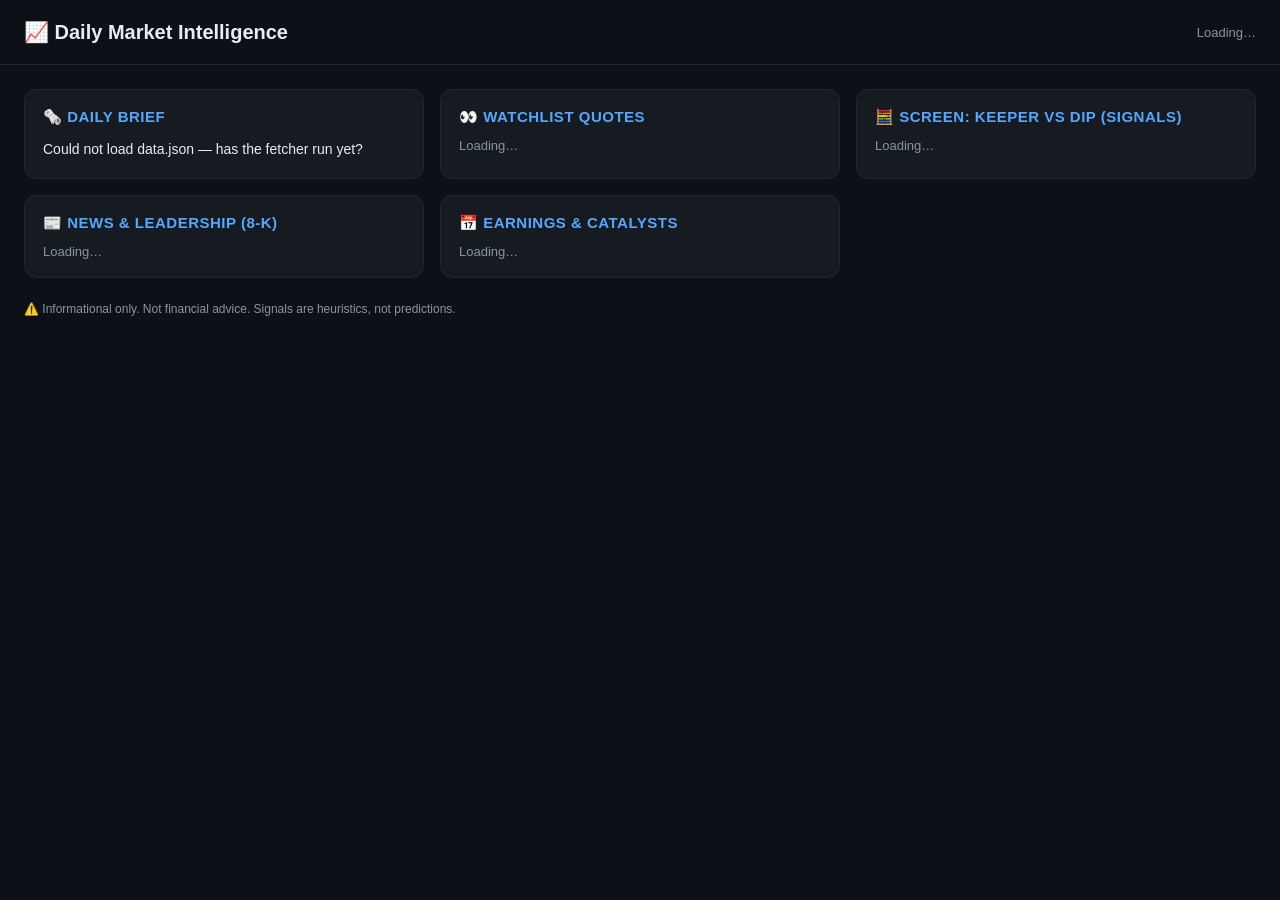
==== dashboard.html @ 338ff260 "Create dashboard.html" ====
<!DOCTYPE html>
<html lang="en">
<head>
<meta charset="UTF-8">
<meta name="viewport" content="width=device-width, initial-scale=1.0">
<title>Daily Market Intelligence</title>
<style>
  :root { --bg:#0d1117; --card:#161b22; --txt:#e6edf3; --muted:#8b949e;
          --green:#3fb950; --red:#f85149; --accent:#58a6ff; }
  * { box-sizing:border-box; }
  body { margin:0; font-family:-apple-system,Segoe UI,Roboto,sans-serif;
         background:var(--bg); color:var(--txt); }
  header { padding:20px 24px; border-bottom:1px solid #21262d;
           display:flex; justify-content:space-between; align-items:center; }
  h1 { font-size:20px; margin:0; }
  .updated { color:var(--muted); font-size:13px; }
  .grid { display:grid; grid-template-columns:repeat(auto-fit,minmax(340px,1fr));
          gap:16px; padding:24px; }
  .card { background:var(--card); border:1px solid #21262d; border-radius:12px;
          padding:18px; }
  .card h2 { font-size:15px; margin:0 0 12px; color:var(--accent);
             text-transform:uppercase; letter-spacing:.5px; }
  .row { display:flex; justify-content:space-between; padding:7px 0;
         border-bottom:1px solid #21262d; font-size:14px; }
  .row:last-child { border-bottom:none; }
  .up { color:var(--green); } .down { color:var(--red); }
  .flag { font-size:11px; padding:2px 7px; border-radius:20px; margin-left:6px; }
  .flag.keep { background:rgba(63,185,80,.15); color:var(--green); }
  .flag.dip  { background:rgba(248,81,73,.15); color:var(--red); }
  .flag.watch{ background:rgba(88,166,255,.15); color:var(--accent); }
  .muted { color:var(--muted); font-size:13px; }
  .brief { line-height:1.6; font-size:14px; }
  .disclaimer { padding:0 24px 24px; color:var(--muted); font-size:12px; }
</style>
</head>
<body>
<header>
  <h1>📈 Daily Market Intelligence</h1>
  <span class="updated" id="updated">Loading…</span>
</header>

<div class="grid">
  <div class="card">
    <h2>🗞️ Daily Brief</h2>
    <div class="brief" id="brief">Loading market brief…</div>
  </div>

  <div class="card">
    <h2>👀 Watchlist Quotes</h2>
    <div id="quotes"><div class="muted">Loading…</div></div>
  </div>

  <div class="card">
    <h2>🧮 Screen: Keeper vs Dip (signals)</h2>
    <div id="screen"><div class="muted">Loading…</div></div>
  </div>

  <div class="card">
    <h2>📰 News & Leadership (8-K)</h2>
    <div id="news"><div class="muted">Loading…</div></div>
  </div>

  <div class="card">
    <h2>📅 Earnings & Catalysts</h2>
    <div id="earnings"><div class="muted">Loading…</div></div>
  </div>
</div>

<div class="disclaimer">
  ⚠️ Informational only. Not financial advice. Signals are heuristics, not predictions.
</div>

<script>
// Reads the data.json that the scheduler refreshes daily.
async function load() {
  try {
    const res = await fetch('data.json?_=' + Date.now()); // cache-bust
    const d = await res.json();

    document.getElementById('updated').textContent =
      'Updated: ' + (d.generated_at || 'n/a');

    // --- Daily brief ---
    document.getElementById('brief').textContent =
      d.brief || 'No brief available.';

    // --- Quotes ---
    document.getElementById('quotes').innerHTML =
      (d.quotes || []).map(q => {
        const cls = q.change_pct >= 0 ? 'up' : 'down';
        const sign = q.change_pct >= 0 ? '▲' : '▼';
        return `<div class="row"><span>${q.ticker}</span>
          <span class="${cls}">$${q.price} ${sign} ${q.change_pct}%</span></div>`;
      }).join('') || '<div class="muted">No data.</div>';

    // --- Screen (keeper vs dip flags) ---
    document.getElementById('screen').innerHTML =
      (d.screen || []).map(s => {
        const flag = s.signal === 'keeper' ? 'keep'
                   : s.signal === 'dip-risk' ? 'dip' : 'watch';
        return `<div class="row"><span>${s.ticker}
          <span class="flag ${flag}">${s.signal}</span></span>
          <span class="muted">RSI ${s.rsi} · ${s.vs_200ma}</span></div>`;
      }).join('') || '<div class="muted">No data.</div>';

    // --- News / leadership ---
    document.getElementById('news').innerHTML =
      (d.news || []).map(n =>
        `<div class="row"><a href="${n.url}" target="_blank"
          style="color:var(--txt);text-decoration:none">${n.headline}</a></div>`
      ).join('') || '<div class="muted">No headlines.</div>';

    // --- Earnings ---
    document.getElementById('earnings').innerHTML =
      (d.earnings || []).map(e =>
        `<div class="row"><span>${e.ticker}</span>
          <span class="muted">${e.date}</span></div>`
      ).join('') || '<div class="muted">No upcoming earnings.</div>';

  } catch (e) {
    document.getElementById('brief').textContent =
      'Could not load data.json — has the fetcher run yet?';
  }
}
load();
// Light auto-refresh while the page is open (every 5 min)
setInterval(load, 5 * 60 * 1000);
</script>
</body>
</html>
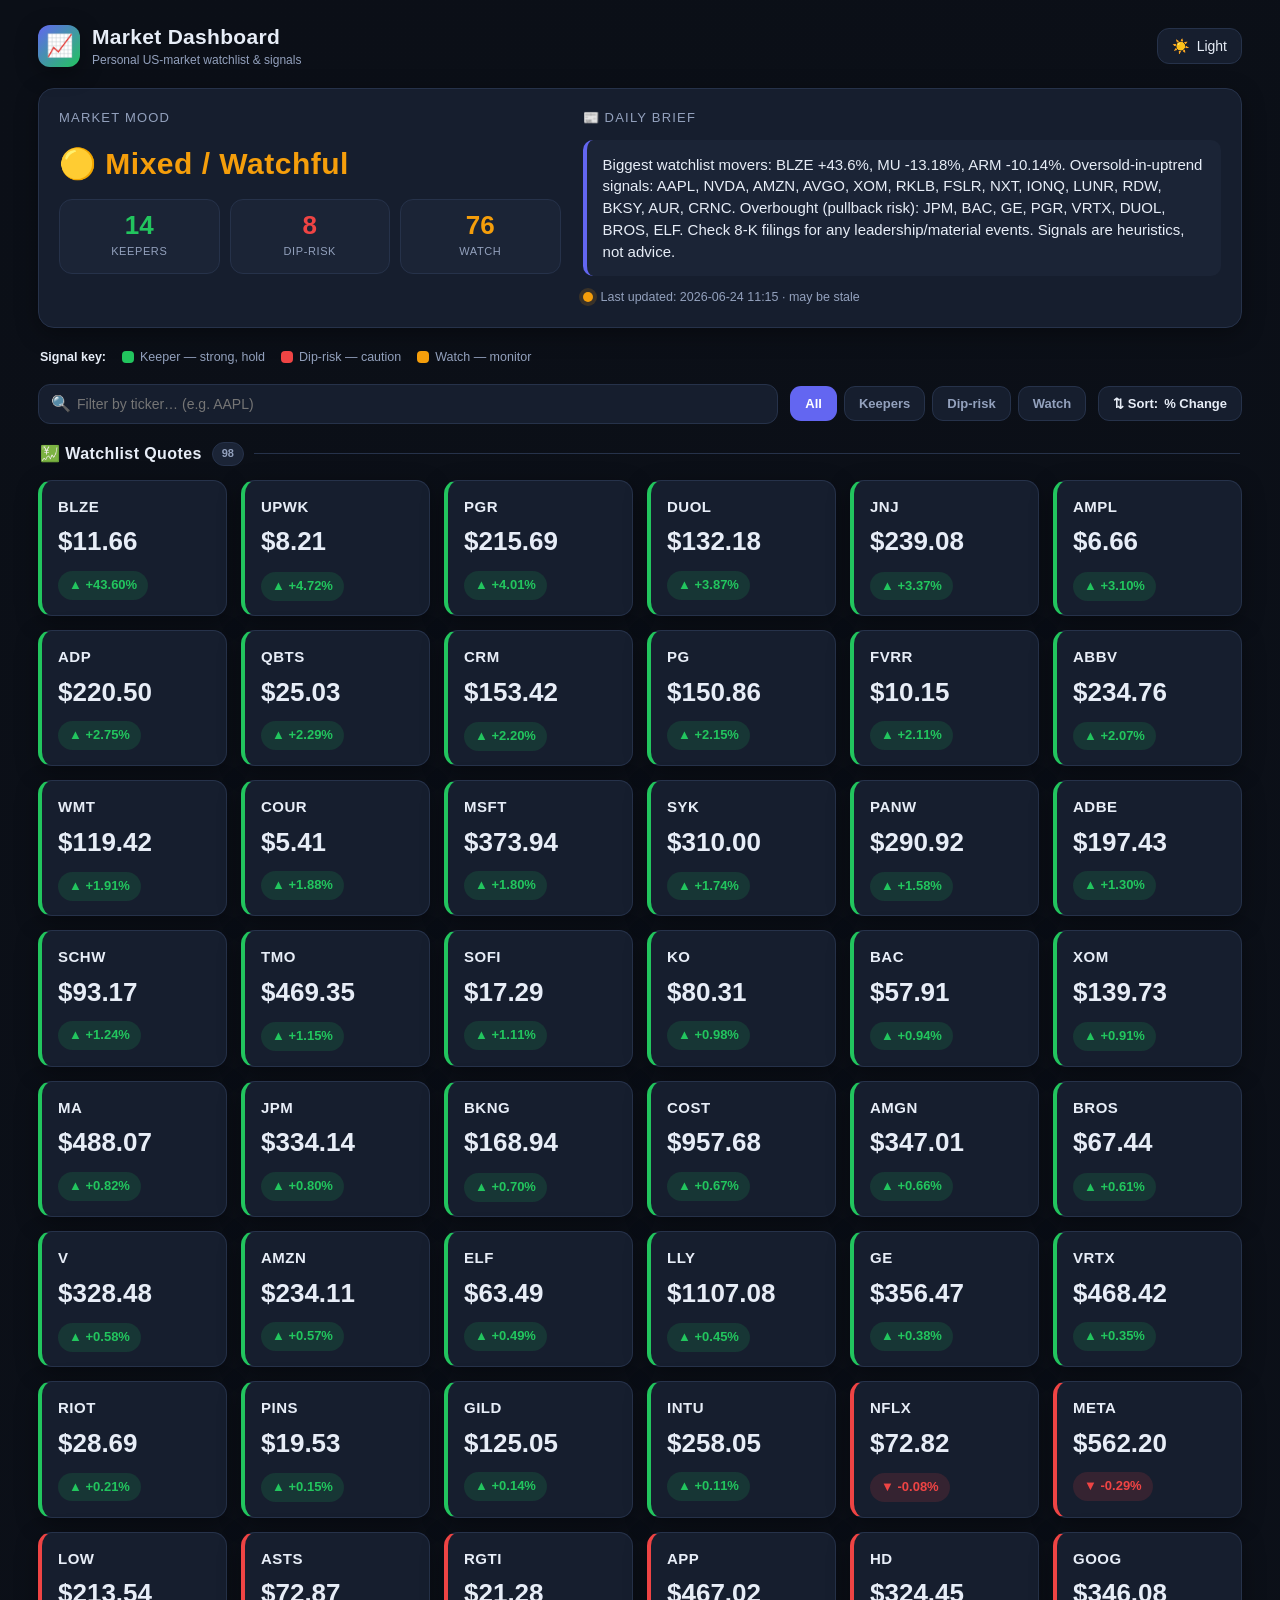
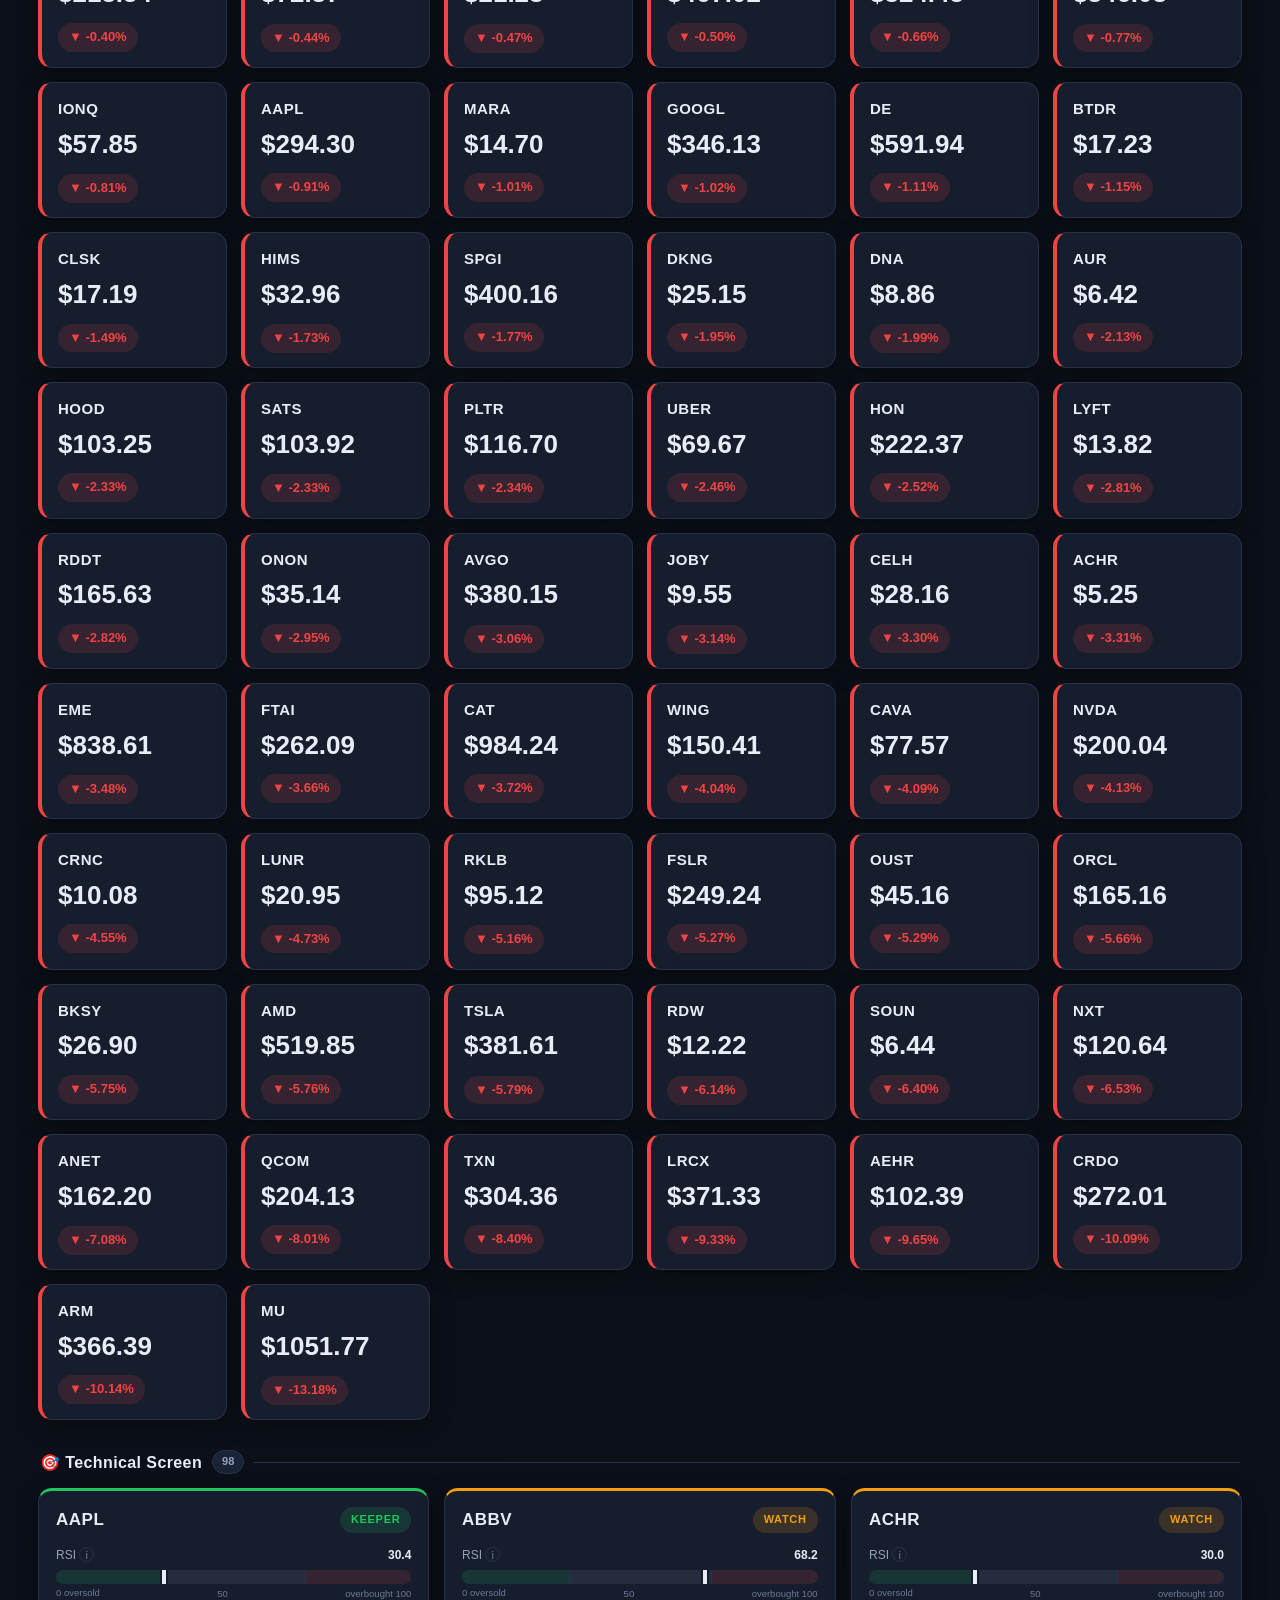
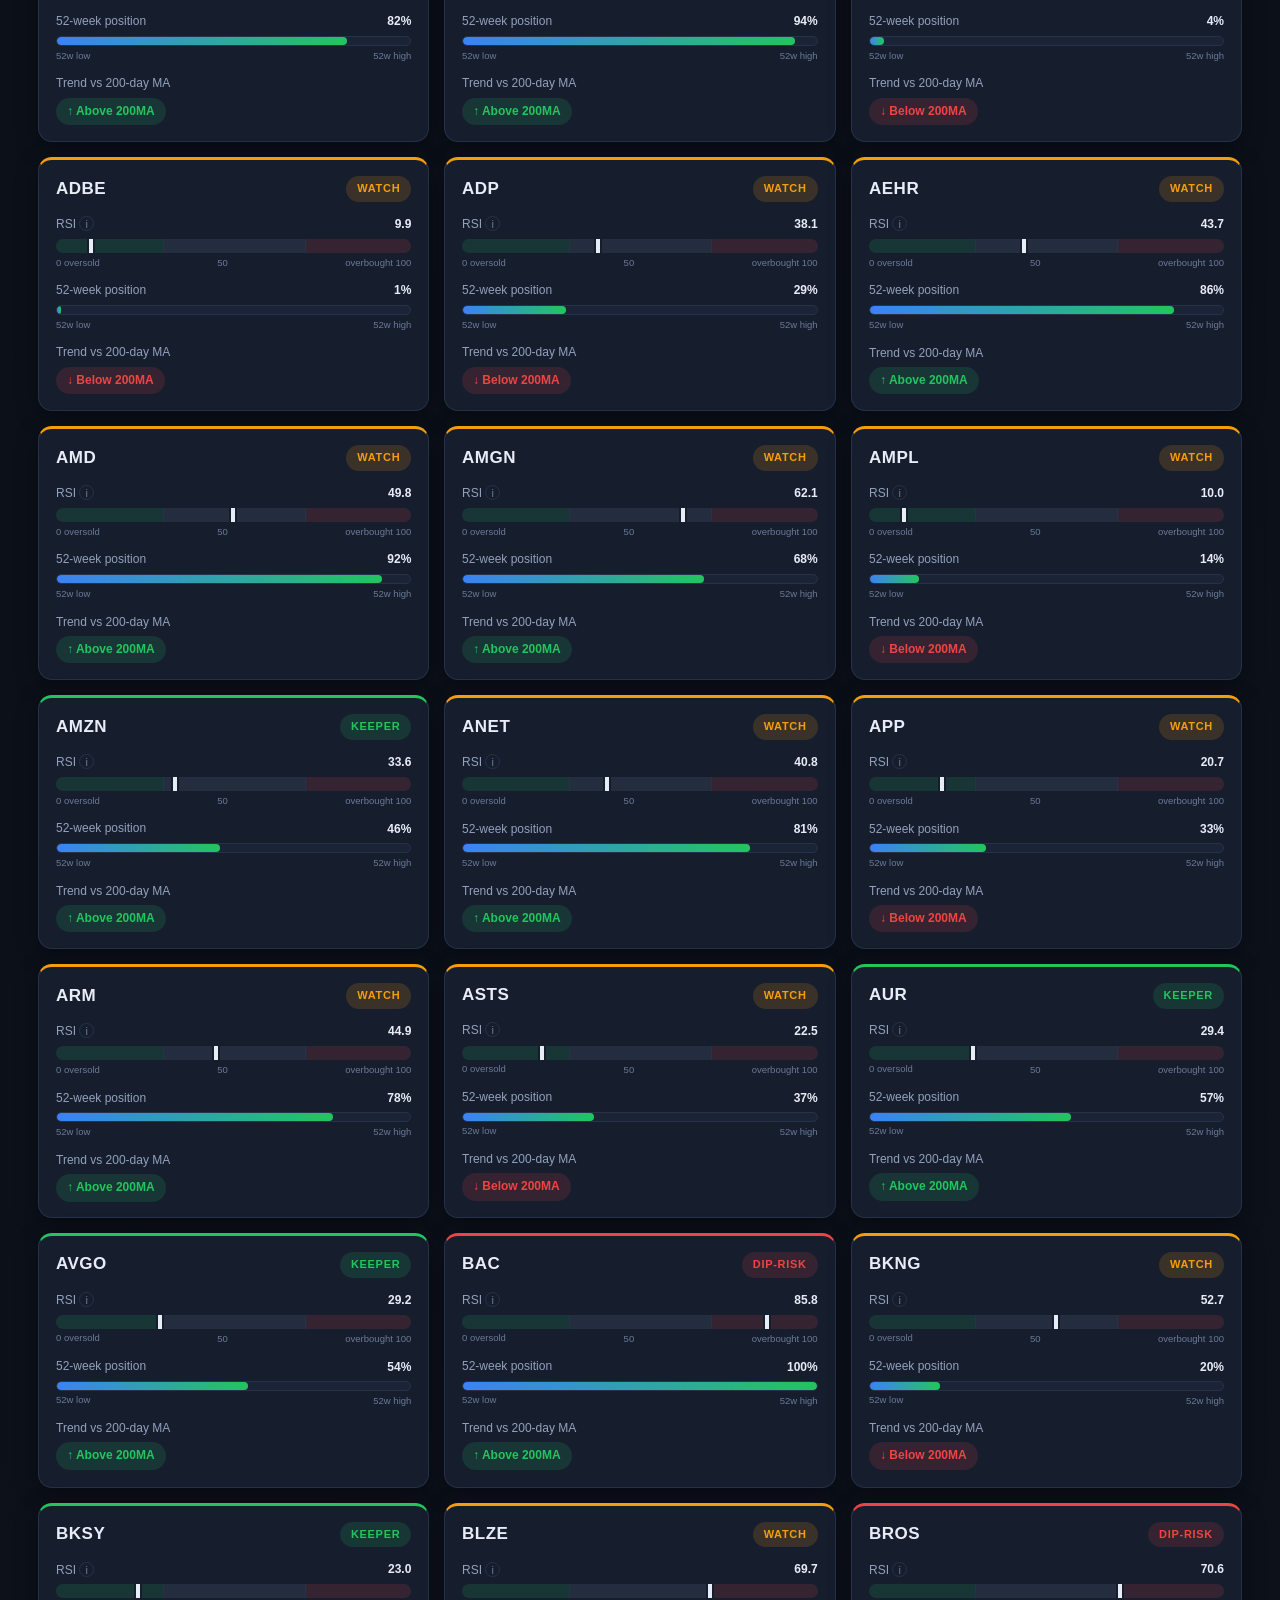
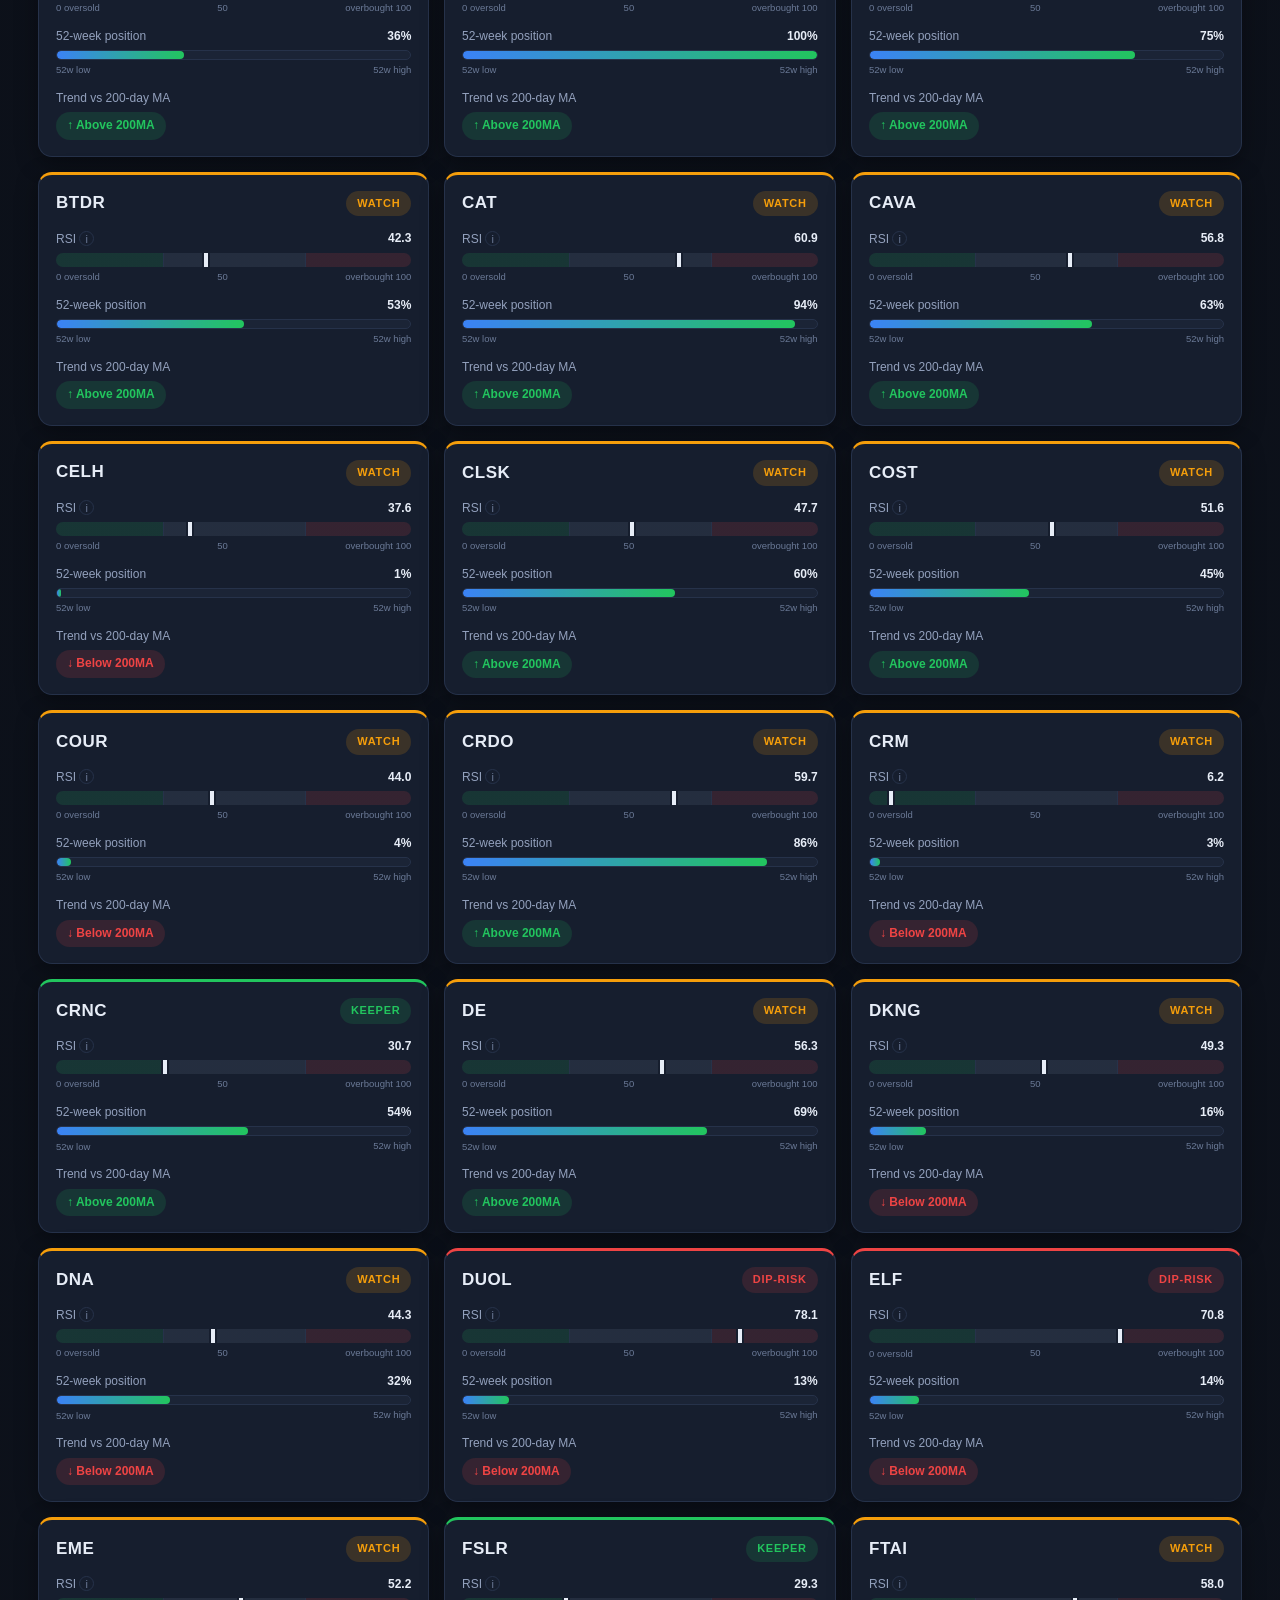
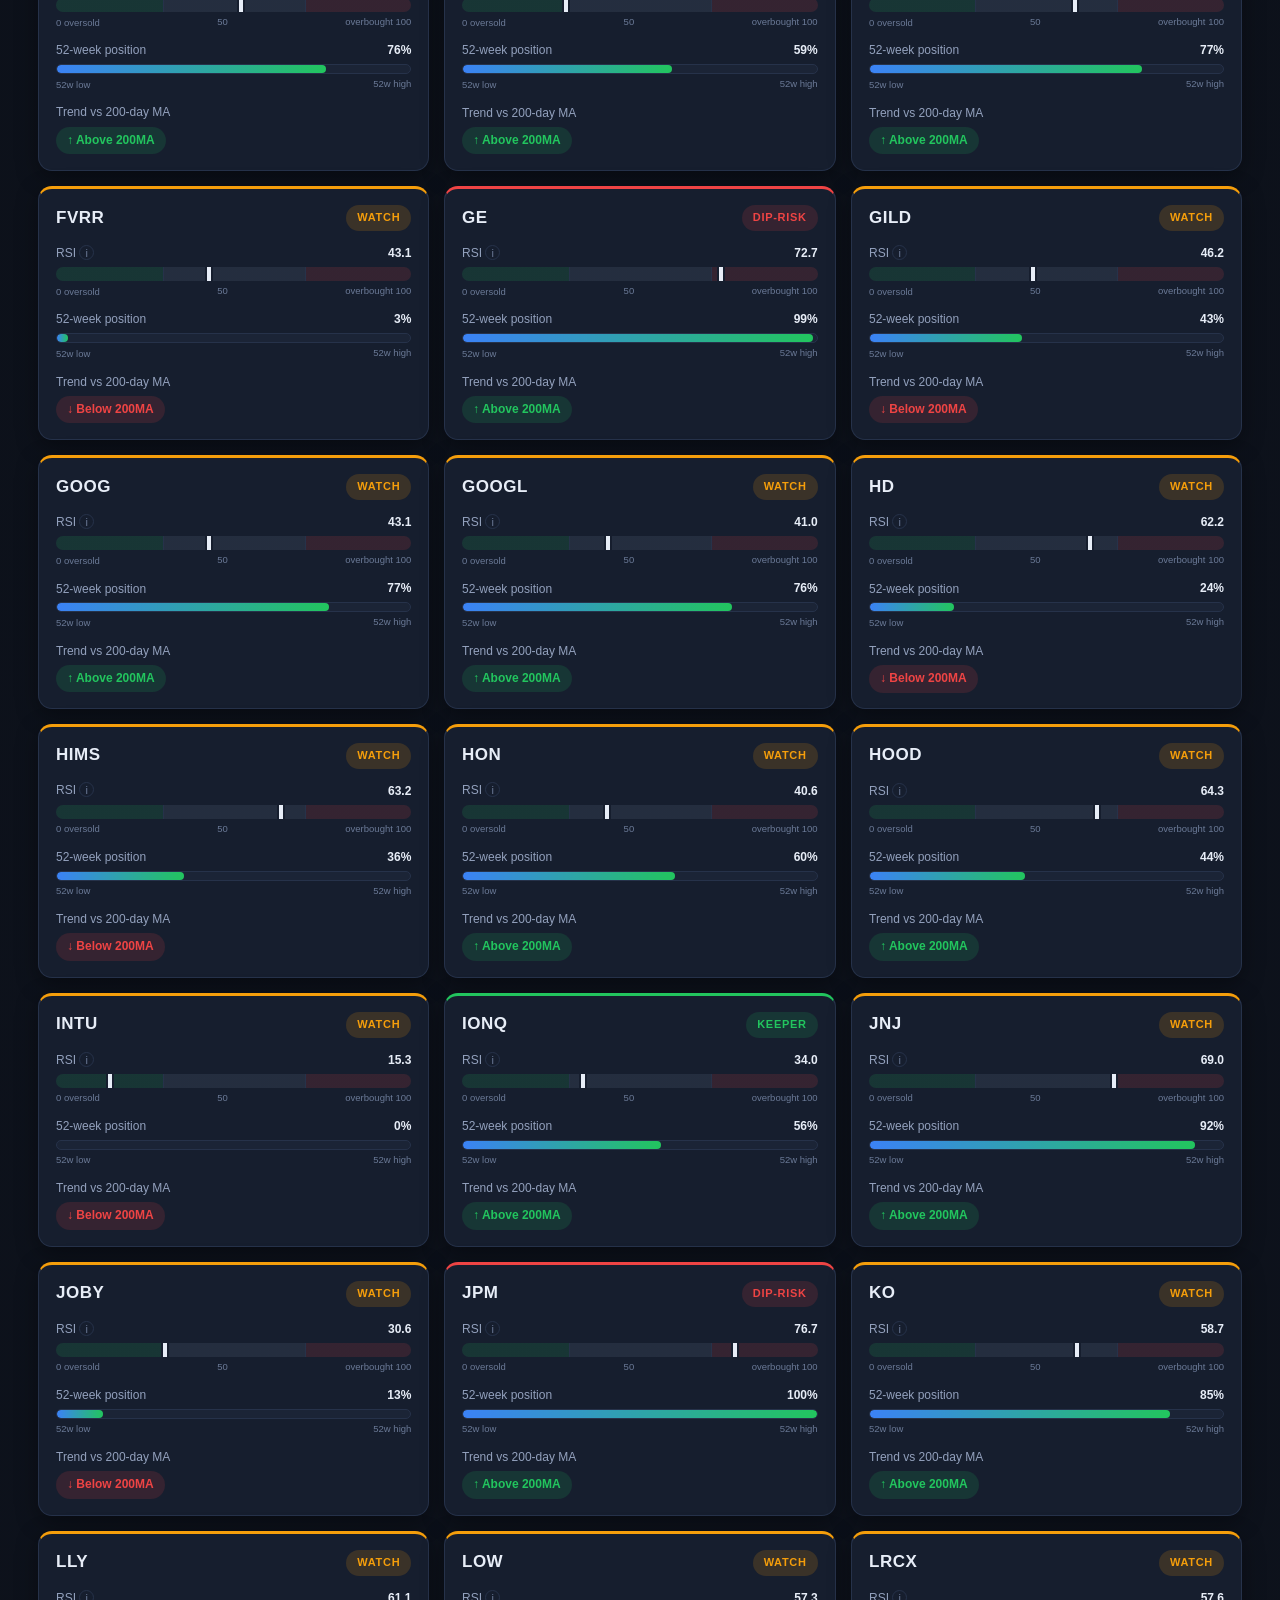
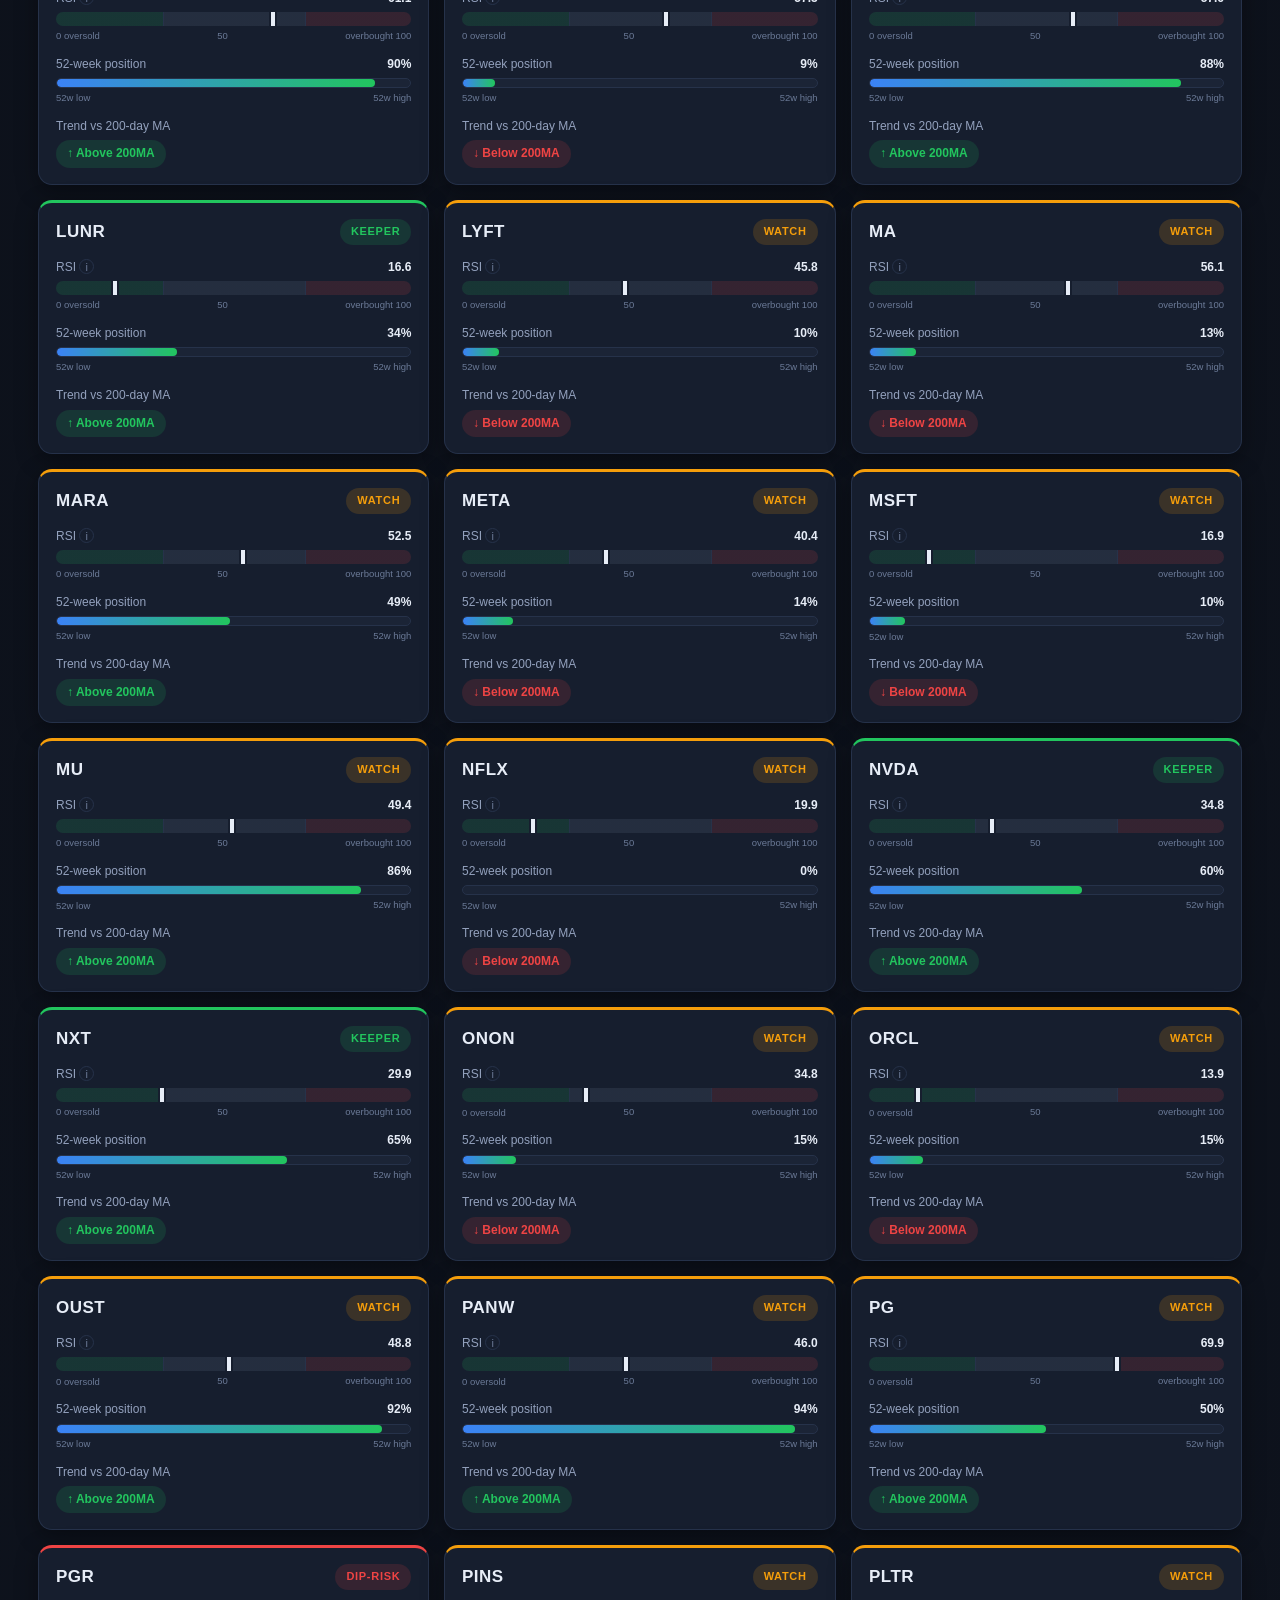
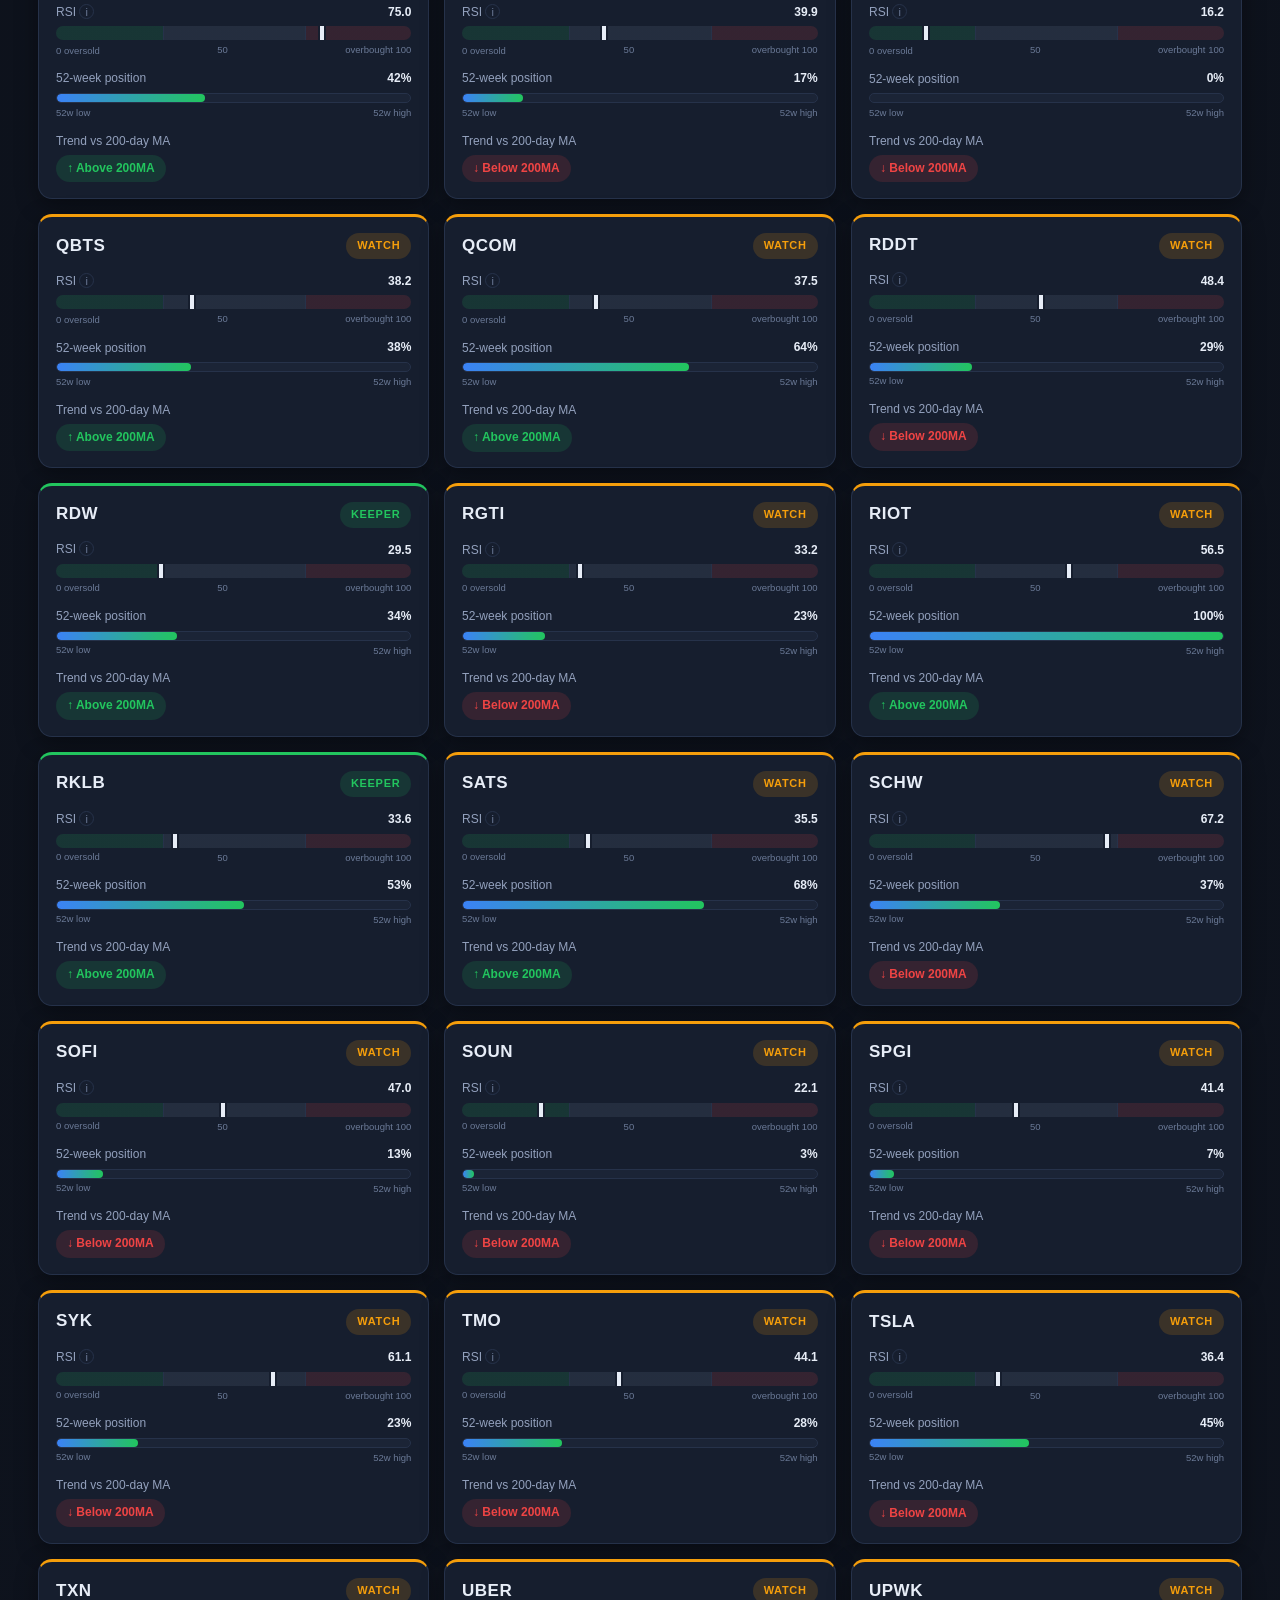
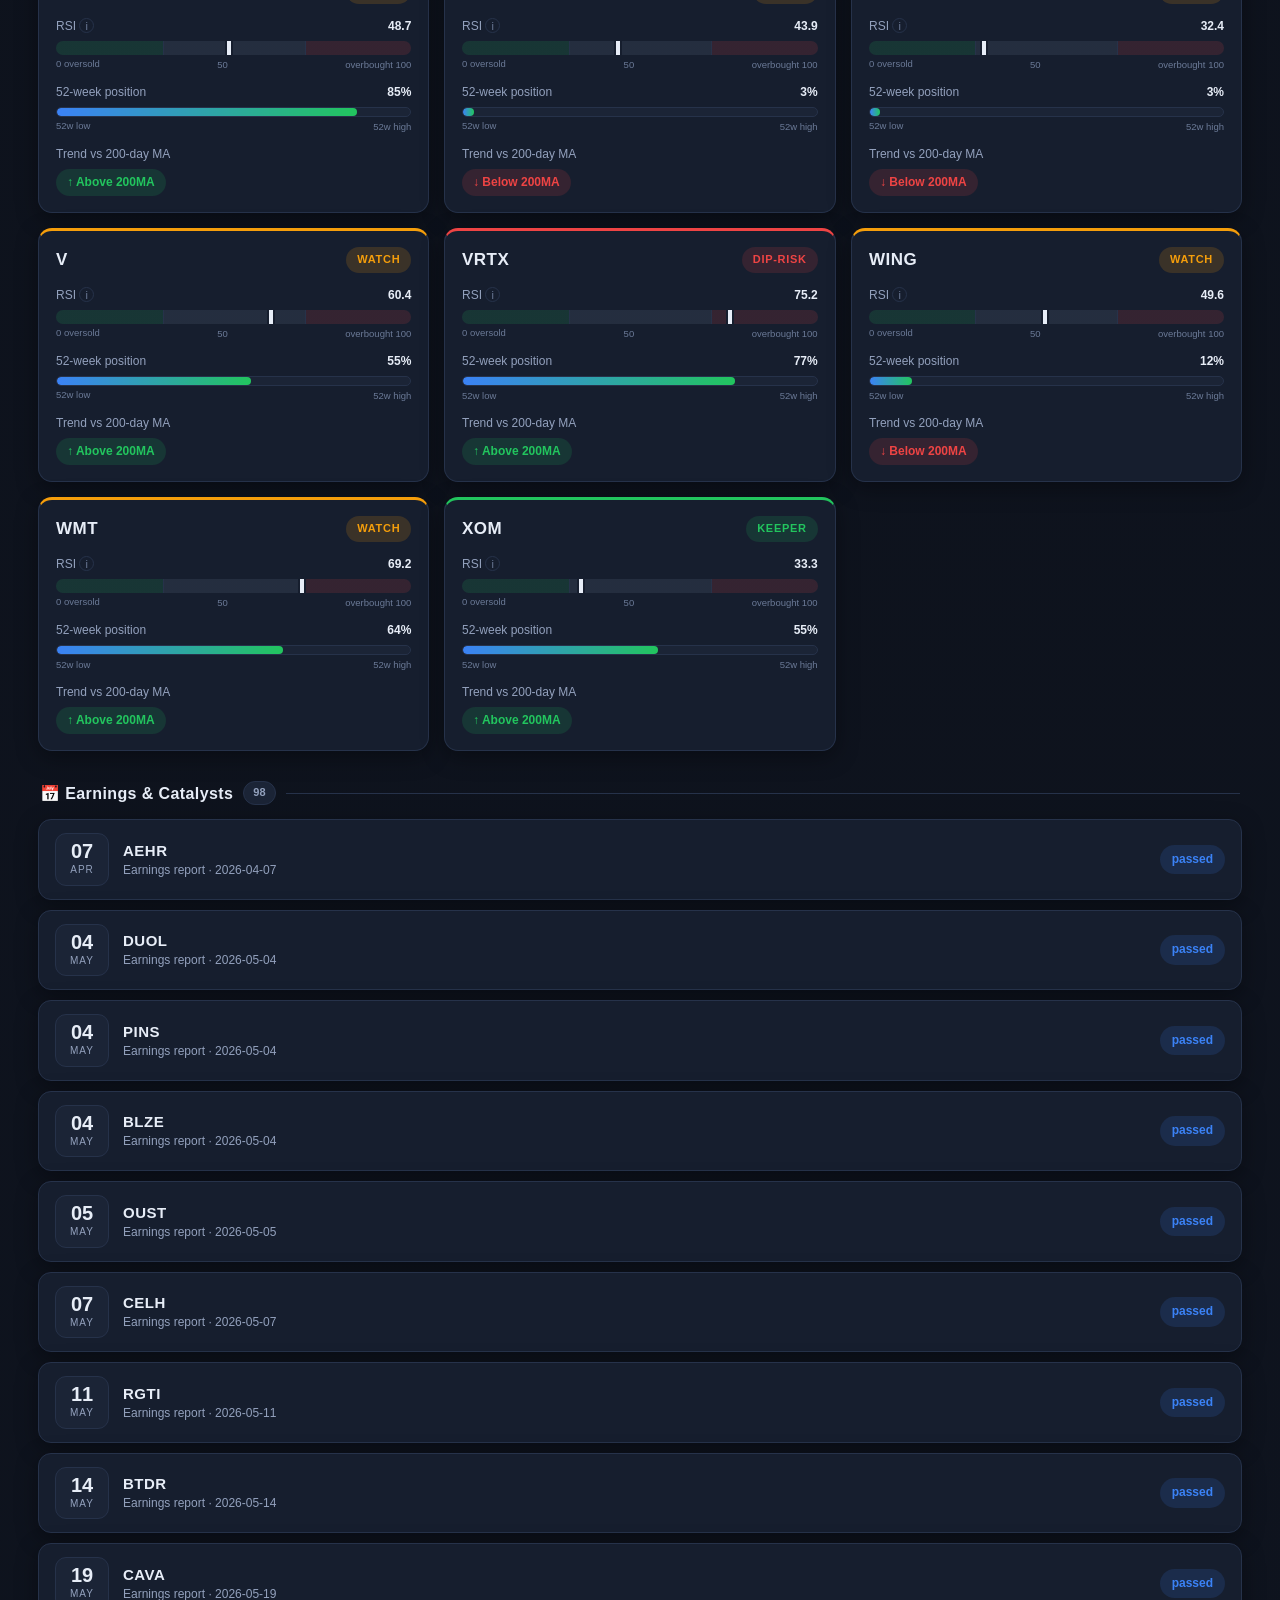
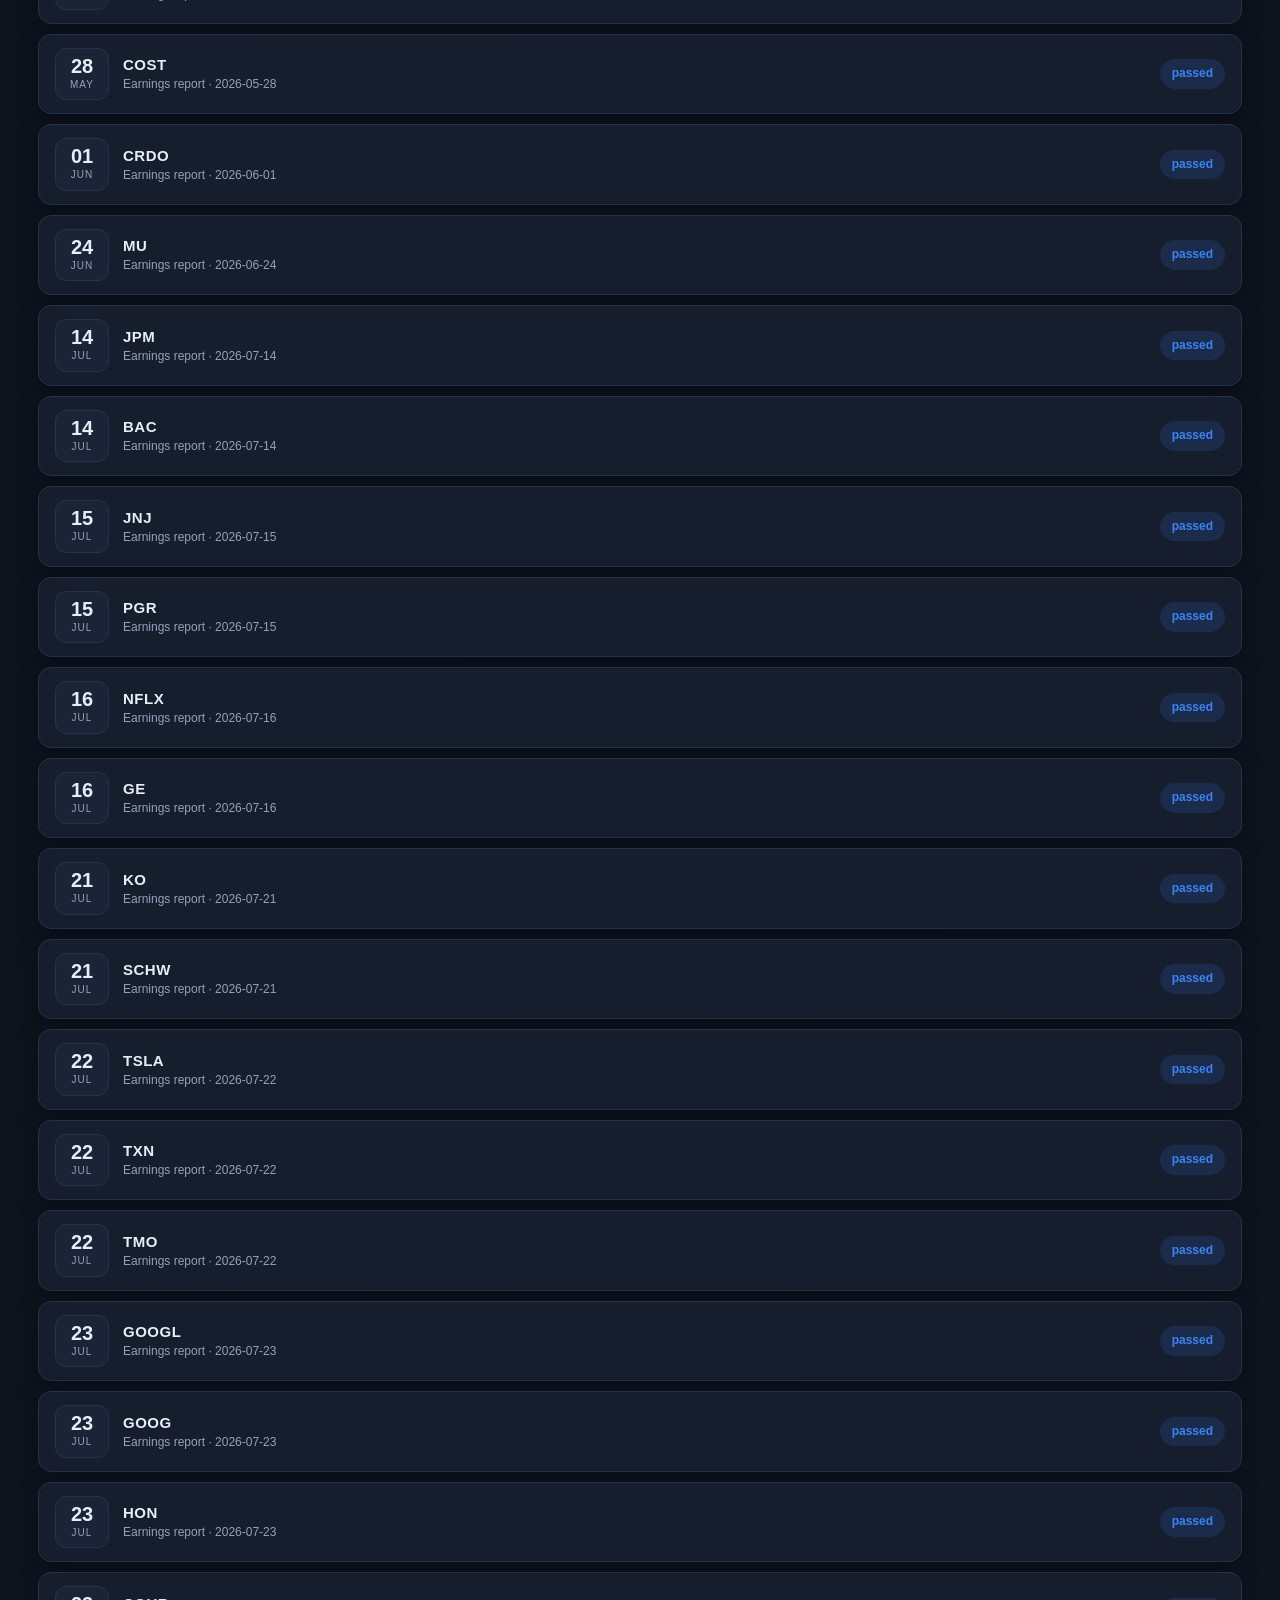
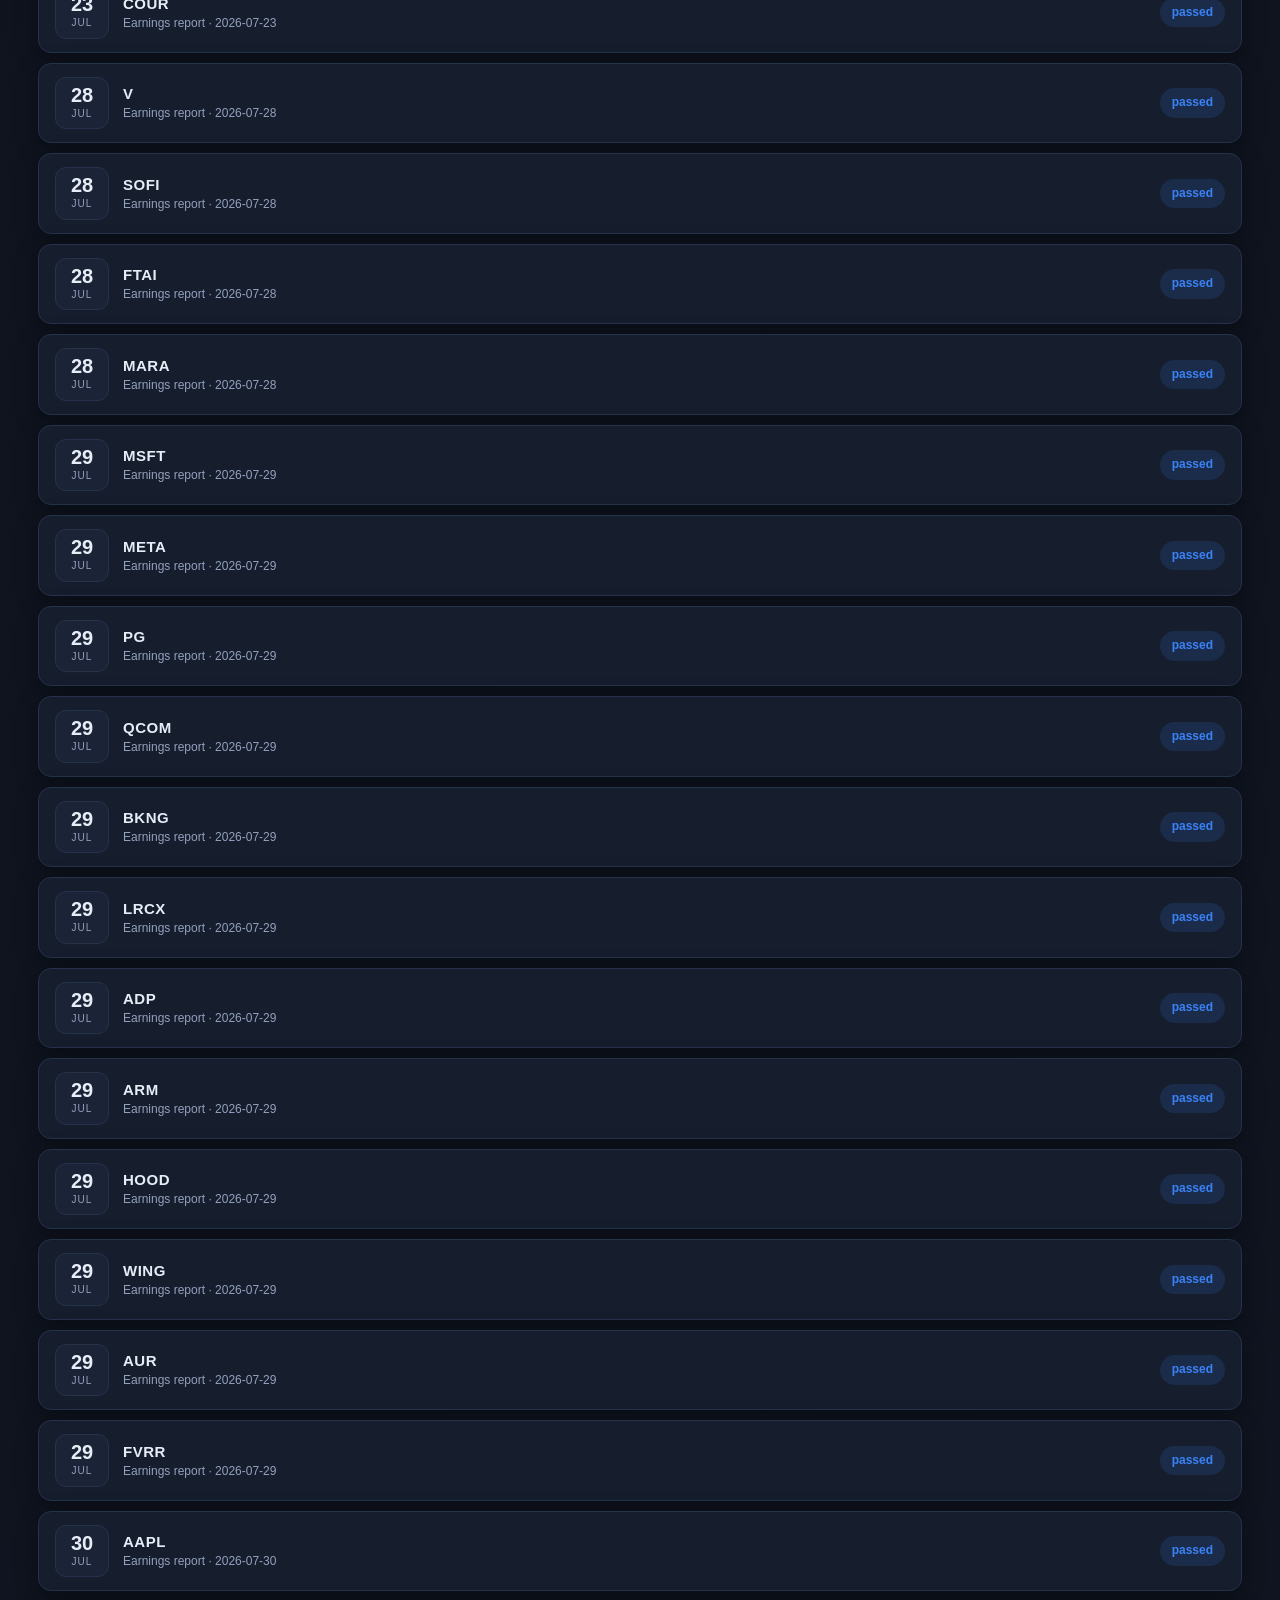
==== commit a5b64b50: "Update dashboard.html" ====
--- a/dashboard.html
+++ b/dashboard.html
@@ -1,130 +1,547 @@
 <!DOCTYPE html>
-<html lang="en">
+<html lang="en" data-theme="dark">
 <head>
 <meta charset="UTF-8">
 <meta name="viewport" content="width=device-width, initial-scale=1.0">
-<title>Daily Market Intelligence</title>
+<title>Investing Dashboard</title>
 <style>
-  :root { --bg:#0d1117; --card:#161b22; --txt:#e6edf3; --muted:#8b949e;
-          --green:#3fb950; --red:#f85149; --accent:#58a6ff; }
-  * { box-sizing:border-box; }
-  body { margin:0; font-family:-apple-system,Segoe UI,Roboto,sans-serif;
-         background:var(--bg); color:var(--txt); }
-  header { padding:20px 24px; border-bottom:1px solid #21262d;
-           display:flex; justify-content:space-between; align-items:center; }
-  h1 { font-size:20px; margin:0; }
-  .updated { color:var(--muted); font-size:13px; }
-  .grid { display:grid; grid-template-columns:repeat(auto-fit,minmax(340px,1fr));
-          gap:16px; padding:24px; }
-  .card { background:var(--card); border:1px solid #21262d; border-radius:12px;
-          padding:18px; }
-  .card h2 { font-size:15px; margin:0 0 12px; color:var(--accent);
-             text-transform:uppercase; letter-spacing:.5px; }
-  .row { display:flex; justify-content:space-between; padding:7px 0;
-         border-bottom:1px solid #21262d; font-size:14px; }
-  .row:last-child { border-bottom:none; }
-  .up { color:var(--green); } .down { color:var(--red); }
-  .flag { font-size:11px; padding:2px 7px; border-radius:20px; margin-left:6px; }
-  .flag.keep { background:rgba(63,185,80,.15); color:var(--green); }
-  .flag.dip  { background:rgba(248,81,73,.15); color:var(--red); }
-  .flag.watch{ background:rgba(88,166,255,.15); color:var(--accent); }
-  .muted { color:var(--muted); font-size:13px; }
-  .brief { line-height:1.6; font-size:14px; }
-  .disclaimer { padding:0 24px 24px; color:var(--muted); font-size:12px; }
+:root{
+  --bg:#0b0f17; --bg2:#121826; --card:#161e2e; --card2:#1b2436;
+  --line:#26324a; --txt:#e7edf7; --muted:#93a1bd; --soft:#6b7a97;
+  --green:#22c55e; --green-bg:rgba(34,197,94,.14);
+  --red:#ef4444; --red-bg:rgba(239,68,68,.14);
+  --blue:#3b82f6; --blue-bg:rgba(59,130,246,.14);
+  --amber:#f59e0b; --amber-bg:rgba(245,158,11,.16);
+  --grey:#64748b;
+  --accent:#6366f1;
+  --shadow:0 6px 22px rgba(0,0,0,.35);
+  --radius:16px;
+}
+html[data-theme="light"]{
+  --bg:#eef2f8; --bg2:#e3e9f3; --card:#ffffff; --card2:#f5f8fd;
+  --line:#dde5f0; --txt:#0f1828; --muted:#5b6a85; --soft:#8593ad;
+  --green-bg:rgba(34,197,94,.12); --red-bg:rgba(239,68,68,.10);
+  --blue-bg:rgba(59,130,246,.10); --amber-bg:rgba(245,158,11,.14);
+  --shadow:0 6px 22px rgba(40,60,100,.12);
+}
+*{box-sizing:border-box}
+body{
+  margin:0; font-family:-apple-system,BlinkMacSystemFont,'Segoe UI',Roboto,Helvetica,Arial,sans-serif;
+  background:linear-gradient(160deg,var(--bg),var(--bg2));
+  color:var(--txt); min-height:100vh; line-height:1.45;
+  transition:background .4s,color .3s;
+}
+.wrap{max-width:1240px; margin:0 auto; padding:22px 18px 60px}
+a{color:inherit; text-decoration:none}
+
+/* top bar */
+.topbar{display:flex; align-items:center; justify-content:space-between; gap:14px; margin-bottom:18px; flex-wrap:wrap}
+.brand{display:flex; align-items:center; gap:12px}
+.logo{width:42px;height:42px;border-radius:12px;background:linear-gradient(135deg,var(--accent),#22c55e);
+  display:grid;place-items:center;font-size:22px;box-shadow:var(--shadow)}
+.brand h1{font-size:21px;margin:0;letter-spacing:.3px}
+.brand p{margin:0;font-size:12px;color:var(--muted)}
+.theme-btn{background:var(--card); border:1px solid var(--line); color:var(--txt);
+  padding:9px 14px;border-radius:12px;cursor:pointer;font-size:14px;display:flex;align-items:center;gap:8px;
+  transition:transform .15s,background .3s}
+.theme-btn:hover{transform:translateY(-2px)}
+
+/* hero */
+.hero{background:var(--card);border:1px solid var(--line);border-radius:var(--radius);
+  padding:20px;box-shadow:var(--shadow);margin-bottom:20px;
+  display:grid;grid-template-columns:1.1fr 1.4fr;gap:22px}
+@media(max-width:780px){.hero{grid-template-columns:1fr}}
+.mood{display:flex;flex-direction:column;gap:14px}
+.mood-head{display:flex;align-items:center;gap:10px}
+.mood-title{font-size:13px;text-transform:uppercase;letter-spacing:1.2px;color:var(--muted)}
+.mood-big{font-size:30px;font-weight:800;letter-spacing:.5px}
+.mood-counts{display:flex;gap:10px;flex-wrap:wrap}
+.count-pill{flex:1;min-width:92px;border-radius:13px;padding:12px;text-align:center;border:1px solid var(--line);background:var(--card2)}
+.count-pill .n{font-size:26px;font-weight:800;display:block;line-height:1}
+.count-pill .l{font-size:11px;text-transform:uppercase;letter-spacing:.6px;color:var(--muted);margin-top:4px}
+.cp-keeper .n{color:var(--green)} .cp-dip .n{color:var(--red)} .cp-watch .n{color:var(--amber)}
+
+.brief-box{display:flex;flex-direction:column;gap:12px}
+.brief-label{font-size:13px;text-transform:uppercase;letter-spacing:1.2px;color:var(--muted);display:flex;align-items:center;gap:8px}
+.brief-text{background:var(--card2);border-left:4px solid var(--accent);border-radius:10px;padding:14px 16px;font-size:15px;color:var(--txt)}
+.freshness{display:flex;align-items:center;gap:8px;font-size:12.5px;color:var(--muted)}
+.dot{width:10px;height:10px;border-radius:50%;display:inline-block;box-shadow:0 0 0 4px transparent}
+.dot.fresh{background:var(--green);box-shadow:0 0 0 4px var(--green-bg);animation:pulse 2s infinite}
+.dot.stale{background:var(--amber);box-shadow:0 0 0 4px var(--amber-bg)}
+@keyframes pulse{0%,100%{opacity:1}50%{opacity:.45}}
+
+/* legend */
+.legend{display:flex;gap:16px;flex-wrap:wrap;align-items:center;margin:6px 2px 18px;font-size:12.5px;color:var(--muted)}
+.legend .li{display:flex;align-items:center;gap:6px}
+.swatch{width:12px;height:12px;border-radius:4px;display:inline-block}
+.sw-keeper{background:var(--green)} .sw-dip{background:var(--red)} .sw-watch{background:var(--amber)}
+
+/* controls */
+.controls{display:flex;gap:12px;flex-wrap:wrap;align-items:center;margin-bottom:18px}
+.search{flex:1;min-width:200px;position:relative}
+.search input{width:100%;padding:11px 14px 11px 38px;border-radius:12px;border:1px solid var(--line);
+  background:var(--card);color:var(--txt);font-size:14px;outline:none;transition:border .2s}
+.search input:focus{border-color:var(--accent)}
+.search .ic{position:absolute;left:13px;top:50%;transform:translateY(-50%);color:var(--muted)}
+.filters{display:flex;gap:7px;flex-wrap:wrap}
+.fbtn{background:var(--card);border:1px solid var(--line);color:var(--muted);padding:9px 14px;border-radius:11px;
+  cursor:pointer;font-size:13px;font-weight:600;transition:all .18s}
+.fbtn:hover{transform:translateY(-2px);color:var(--txt)}
+.fbtn.active{color:#fff;border-color:transparent}
+.fbtn.active[data-f="all"]{background:var(--accent)}
+.fbtn.active[data-f="keeper"]{background:var(--green)}
+.fbtn.active[data-f="dip-risk"]{background:var(--red)}
+.fbtn.active[data-f="watch"]{background:var(--amber);color:#1a1205}
+.sortbtn{background:var(--card);border:1px solid var(--line);color:var(--txt);padding:9px 14px;border-radius:11px;
+  cursor:pointer;font-size:13px;font-weight:600;transition:all .18s;display:flex;align-items:center;gap:6px}
+.sortbtn:hover{transform:translateY(-2px)}
+
+/* section */
+.section{margin-bottom:30px}
+.sec-head{display:flex;align-items:center;gap:10px;margin:0 2px 14px}
+.sec-head h2{font-size:16px;margin:0;letter-spacing:.4px}
+.sec-head .badge{background:var(--card2);border:1px solid var(--line);color:var(--muted);font-size:11px;
+  padding:3px 9px;border-radius:20px;font-weight:600}
+.sec-head .line{flex:1;height:1px;background:var(--line)}
+
+/* quote cards */
+.grid-quotes{display:grid;grid-template-columns:repeat(auto-fit,minmax(168px,1fr));gap:14px}
+.qcard{background:var(--card);border:1px solid var(--line);border-left:4px solid var(--grey);border-radius:14px;
+  padding:15px 16px;box-shadow:var(--shadow);transition:transform .2s,box-shadow .2s;animation:fade .5s ease both}
+.qcard:hover{transform:translateY(-5px);box-shadow:0 12px 30px rgba(0,0,0,.4)}
+.qcard.up{border-left-color:var(--green)} .qcard.down{border-left-color:var(--red)} .qcard.flat{border-left-color:var(--grey)}
+.qtkr{font-size:15px;font-weight:800;letter-spacing:.5px}
+.qprice{font-size:26px;font-weight:800;margin:6px 0 10px;font-variant-numeric:tabular-nums}
+.chg-pill{display:inline-flex;align-items:center;gap:5px;font-size:13px;font-weight:700;padding:5px 11px;border-radius:20px}
+.chg-pill.up{color:var(--green);background:var(--green-bg)}
+.chg-pill.down{color:var(--red);background:var(--red-bg)}
+.chg-pill.flat{color:var(--muted);background:var(--card2)}
+
+/* screen cards */
+.grid-screen{display:grid;grid-template-columns:repeat(auto-fit,minmax(300px,1fr));gap:15px}
+.scard{background:var(--card);border:1px solid var(--line);border-radius:14px;padding:16px 17px;
+  box-shadow:var(--shadow);transition:transform .2s,box-shadow .2s;animation:fade .5s ease both;
+  border-top:3px solid var(--grey)}
+.scard:hover{transform:translateY(-4px);box-shadow:0 12px 30px rgba(0,0,0,.4)}
+.scard.keeper{border-top-color:var(--green)} .scard.dip-risk{border-top-color:var(--red)} .scard.watch{border-top-color:var(--amber)}
+.scard-head{display:flex;align-items:center;justify-content:space-between;margin-bottom:14px}
+.scard-head .tkr{font-size:17px;font-weight:800;letter-spacing:.5px}
+.sig-chip{font-size:11px;font-weight:800;text-transform:uppercase;letter-spacing:.7px;padding:5px 11px;border-radius:20px}
+.sig-chip.keeper{color:var(--green);background:var(--green-bg)}
+.sig-chip.dip-risk{color:var(--red);background:var(--red-bg)}
+.sig-chip.watch{color:var(--amber);background:var(--amber-bg)}
+
+.metric{margin-bottom:13px}
+.metric-top{display:flex;justify-content:space-between;font-size:12px;color:var(--muted);margin-bottom:5px}
+.metric-top b{color:var(--txt)}
+.info{cursor:help;color:var(--soft);font-size:11px;border:1px solid var(--line);border-radius:50%;
+  width:15px;height:15px;display:inline-grid;place-items:center;position:relative}
+.info:hover::after{content:attr(data-tip);position:absolute;bottom:130%;right:0;width:210px;
+  background:#000;color:#fff;font-size:11px;font-weight:400;padding:8px 10px;border-radius:8px;
+  z-index:20;box-shadow:0 6px 18px rgba(0,0,0,.5);line-height:1.4;text-transform:none;letter-spacing:0}
+
+/* rsi gauge */
+.gauge{position:relative;height:14px;border-radius:8px;overflow:hidden;
+  background:linear-gradient(to right,var(--green-bg) 0%,var(--green-bg) 30%,
+    rgba(100,116,139,.18) 30%,rgba(100,116,139,.18) 70%,var(--red-bg) 70%,var(--red-bg) 100%)}
+.gauge .zsep{position:absolute;top:0;bottom:0;width:1px;background:var(--line)}
+.gauge .marker{position:absolute;top:-3px;width:4px;height:20px;border-radius:3px;background:var(--txt);
+  box-shadow:0 0 0 2px var(--card);transition:left .6s cubic-bezier(.2,.8,.2,1)}
+.gauge-labels{display:flex;justify-content:space-between;font-size:9.5px;color:var(--soft);margin-top:3px}
+
+/* 52w bar */
+.bar52{position:relative;height:10px;border-radius:6px;background:var(--card2);overflow:hidden;border:1px solid var(--line)}
+.bar52 .fill{position:absolute;top:0;bottom:0;left:0;border-radius:6px;
+  background:linear-gradient(to right,var(--blue),var(--green));transition:width .7s cubic-bezier(.2,.8,.2,1)}
+
+/* trend chip */
+.trend-chip{display:inline-flex;align-items:center;gap:5px;font-size:12px;font-weight:700;padding:5px 11px;border-radius:20px}
+.trend-chip.above{color:var(--green);background:var(--green-bg)}
+.trend-chip.below{color:var(--red);background:var(--red-bg)}
+
+/* earnings timeline */
+.timeline{display:flex;flex-direction:column;gap:10px}
+.tl-item{display:flex;align-items:center;gap:14px;background:var(--card);border:1px solid var(--line);
+  border-radius:13px;padding:13px 16px;box-shadow:var(--shadow);transition:transform .18s;animation:fade .5s ease both}
+.tl-item:hover{transform:translateX(4px)}
+.tl-date{display:flex;flex-direction:column;align-items:center;min-width:54px;
+  background:var(--card2);border:1px solid var(--line);border-radius:11px;padding:7px 4px}
+.tl-date .d{font-size:20px;font-weight:800;line-height:1}
+.tl-date .m{font-size:10px;text-transform:uppercase;letter-spacing:1px;color:var(--muted);margin-top:2px}
+.tl-mid{flex:1}
+.tl-mid .t{font-size:15px;font-weight:800;letter-spacing:.5px}
+.tl-mid .s{font-size:12px;color:var(--muted)}
+.countdown{font-size:12px;font-weight:800;padding:6px 12px;border-radius:20px;background:var(--blue-bg);color:var(--blue);white-space:nowrap}
+.countdown.soon{background:var(--amber-bg);color:var(--amber)}
+.countdown.imminent{background:var(--red-bg);color:var(--red)}
+
+/* news */
+.grid-news{display:grid;grid-template-columns:repeat(auto-fit,minmax(280px,1fr));gap:13px}
+.ncard{display:flex;align-items:flex-start;gap:12px;background:var(--card);border:1px solid var(--line);
+  border-radius:13px;padding:14px 16px;box-shadow:var(--shadow);transition:transform .2s,border-color .2s;animation:fade .5s ease both}
+.ncard:hover{transform:translateY(-4px);border-color:var(--accent)}
+.ncard .fic{flex-shrink:0;width:36px;height:36px;border-radius:10px;background:var(--blue-bg);color:var(--blue);
+  display:grid;place-items:center;font-size:18px}
+.ncard .ntxt{font-size:13.5px;font-weight:600;line-height:1.4}
+.ncard .nlink{font-size:11px;color:var(--accent);margin-top:5px;display:flex;align-items:center;gap:4px}
+
+/* empty / error states */
+.empty{background:var(--card);border:1px dashed var(--line);border-radius:14px;padding:30px;text-align:center;color:var(--muted);font-size:14px}
+.errbox{background:var(--red-bg);border:1px solid var(--red);border-radius:14px;padding:22px;text-align:center;color:var(--red);font-weight:700;margin:20px 0}
+
+/* disclaimer */
+.disclaimer{margin-top:34px;background:var(--amber-bg);border:1px solid var(--amber);border-radius:13px;
+  padding:14px 18px;font-size:13px;color:var(--txt);display:flex;align-items:center;gap:10px;font-weight:600}
+.footer{text-align:center;color:var(--soft);font-size:11.5px;margin-top:22px}
+
+@keyframes fade{from{opacity:0;transform:translateY(10px)}to{opacity:1;transform:translateY(0)}}
+.hidden{display:none !important}
 </style>
 </head>
 <body>
-<header>
-  <h1>📈 Daily Market Intelligence</h1>
-  <span class="updated" id="updated">Loading…</span>
-</header>
-
-<div class="grid">
-  <div class="card">
-    <h2>🗞️ Daily Brief</h2>
-    <div class="brief" id="brief">Loading market brief…</div>
-  </div>
-
-  <div class="card">
-    <h2>👀 Watchlist Quotes</h2>
-    <div id="quotes"><div class="muted">Loading…</div></div>
-  </div>
-
-  <div class="card">
-    <h2>🧮 Screen: Keeper vs Dip (signals)</h2>
-    <div id="screen"><div class="muted">Loading…</div></div>
-  </div>
-
-  <div class="card">
-    <h2>📰 News & Leadership (8-K)</h2>
-    <div id="news"><div class="muted">Loading…</div></div>
-  </div>
-
-  <div class="card">
-    <h2>📅 Earnings & Catalysts</h2>
-    <div id="earnings"><div class="muted">Loading…</div></div>
-  </div>
+<div class="wrap">
+
+  <div class="topbar">
+    <div class="brand">
+      <div class="logo">📈</div>
+      <div>
+        <h1>Market Dashboard</h1>
+        <p>Personal US-market watchlist &amp; signals</p>
+      </div>
+    </div>
+    <button class="theme-btn" id="themeBtn" onclick="toggleTheme()"><span id="themeIcon">☀️</span><span id="themeLabel">Light</span></button>
+  </div>
+
+  <div id="errorSlot"></div>
+
+  <!-- HERO -->
+  <div class="hero" id="hero">
+    <div class="mood">
+      <div class="mood-head"><span class="mood-title">Market Mood</span></div>
+      <div class="mood-big" id="moodBig">Loading…</div>
+      <div class="mood-counts">
+        <div class="count-pill cp-keeper"><span class="n" id="cKeeper">–</span><span class="l">Keepers</span></div>
+        <div class="count-pill cp-dip"><span class="n" id="cDip">–</span><span class="l">Dip-risk</span></div>
+        <div class="count-pill cp-watch"><span class="n" id="cWatch">–</span><span class="l">Watch</span></div>
+      </div>
+    </div>
+    <div class="brief-box">
+      <span class="brief-label">📰 Daily Brief</span>
+      <div class="brief-text" id="briefText">Fetching the latest brief…</div>
+      <div class="freshness"><span class="dot" id="freshDot"></span><span id="freshText">Last updated: —</span></div>
+    </div>
+  </div>
+
+  <div class="legend">
+    <span style="font-weight:700;color:var(--txt)">Signal key:</span>
+    <span class="li"><span class="swatch sw-keeper"></span>Keeper — strong, hold</span>
+    <span class="li"><span class="swatch sw-dip"></span>Dip-risk — caution</span>
+    <span class="li"><span class="swatch sw-watch"></span>Watch — monitor</span>
+  </div>
+
+  <!-- CONTROLS -->
+  <div class="controls">
+    <div class="search">
+      <span class="ic">🔍</span>
+      <input type="text" id="searchBox" placeholder="Filter by ticker… (e.g. AAPL)" oninput="render()">
+    </div>
+    <div class="filters" id="filters">
+      <button class="fbtn active" data-f="all" onclick="setFilter('all')">All</button>
+      <button class="fbtn" data-f="keeper" onclick="setFilter('keeper')">Keepers</button>
+      <button class="fbtn" data-f="dip-risk" onclick="setFilter('dip-risk')">Dip-risk</button>
+      <button class="fbtn" data-f="watch" onclick="setFilter('watch')">Watch</button>
+    </div>
+    <button class="sortbtn" id="sortBtn" onclick="toggleSort()">⇅ Sort: <span id="sortLabel">% Change</span></button>
+  </div>
+
+  <!-- QUOTES -->
+  <div class="section">
+    <div class="sec-head"><h2>💹 Watchlist Quotes</h2><span class="badge" id="quotesBadge">0</span><span class="line"></span></div>
+    <div class="grid-quotes" id="quotesGrid"></div>
+  </div>
+
+  <!-- SCREEN -->
+  <div class="section">
+    <div class="sec-head"><h2>🎯 Technical Screen</h2><span class="badge" id="screenBadge">0</span><span class="line"></span></div>
+    <div class="grid-screen" id="screenGrid"></div>
+  </div>
+
+  <!-- EARNINGS -->
+  <div class="section">
+    <div class="sec-head"><h2>📅 Earnings &amp; Catalysts</h2><span class="badge" id="earnBadge">0</span><span class="line"></span></div>
+    <div class="timeline" id="earnList"></div>
+  </div>
+
+  <!-- NEWS -->
+  <div class="section">
+    <div class="sec-head"><h2>🗞️ News &amp; Filings</h2><span class="badge" id="newsBadge">0</span><span class="line"></span></div>
+    <div class="grid-news" id="newsGrid"></div>
+  </div>
+
+  <div class="disclaimer">⚠️ <span>Not financial advice — signals are heuristics, not predictions.</span></div>
+  <div class="footer" id="footer">Auto-refreshes every 5 minutes while open · Data from data.json</div>
+
 </div>
 
-<div class="disclaimer">
-  ⚠️ Informational only. Not financial advice. Signals are heuristics, not predictions.
-</div>
-
 <script>
-// Reads the data.json that the scheduler refreshes daily.
-async function load() {
-  try {
-    const res = await fetch('data.json?_=' + Date.now()); // cache-bust
-    const d = await res.json();
-
-    document.getElementById('updated').textContent =
-      'Updated: ' + (d.generated_at || 'n/a');
-
-    // --- Daily brief ---
-    document.getElementById('brief').textContent =
-      d.brief || 'No brief available.';
-
-    // --- Quotes ---
-    document.getElementById('quotes').innerHTML =
-      (d.quotes || []).map(q => {
-        const cls = q.change_pct >= 0 ? 'up' : 'down';
-        const sign = q.change_pct >= 0 ? '▲' : '▼';
-        return `<div class="row"><span>${q.ticker}</span>
-          <span class="${cls}">$${q.price} ${sign} ${q.change_pct}%</span></div>`;
-      }).join('') || '<div class="muted">No data.</div>';
-
-    // --- Screen (keeper vs dip flags) ---
-    document.getElementById('screen').innerHTML =
-      (d.screen || []).map(s => {
-        const flag = s.signal === 'keeper' ? 'keep'
-                   : s.signal === 'dip-risk' ? 'dip' : 'watch';
-        return `<div class="row"><span>${s.ticker}
-          <span class="flag ${flag}">${s.signal}</span></span>
-          <span class="muted">RSI ${s.rsi} · ${s.vs_200ma}</span></div>`;
-      }).join('') || '<div class="muted">No data.</div>';
-
-    // --- News / leadership ---
-    document.getElementById('news').innerHTML =
-      (d.news || []).map(n =>
-        `<div class="row"><a href="${n.url}" target="_blank"
-          style="color:var(--txt);text-decoration:none">${n.headline}</a></div>`
-      ).join('') || '<div class="muted">No headlines.</div>';
-
-    // --- Earnings ---
-    document.getElementById('earnings').innerHTML =
-      (d.earnings || []).map(e =>
-        `<div class="row"><span>${e.ticker}</span>
-          <span class="muted">${e.date}</span></div>`
-      ).join('') || '<div class="muted">No upcoming earnings.</div>';
-
-  } catch (e) {
-    document.getElementById('brief').textContent =
-      'Could not load data.json — has the fetcher run yet?';
+// ---------- state ----------
+let DATA = null;
+let activeFilter = 'all';
+let sortMode = 'change'; // 'change' | 'rsi'
+const MONTHS = ['JAN','FEB','MAR','APR','MAY','JUN','JUL','AUG','SEP','OCT','NOV','DEC'];
+
+// ---------- theme ----------
+function applyTheme(t){
+  document.documentElement.setAttribute('data-theme', t);
+  const dark = t === 'dark';
+  document.getElementById('themeIcon').textContent = dark ? '☀️' : '🌙';
+  document.getElementById('themeLabel').textContent = dark ? 'Light' : 'Dark';
+}
+function toggleTheme(){
+  const cur = document.documentElement.getAttribute('data-theme');
+  const next = cur === 'dark' ? 'light' : 'dark';
+  applyTheme(next);
+  try{ localStorage.setItem('dash-theme', next); }catch(e){}
+}
+(function initTheme(){
+  let t = 'dark';
+  try{ t = localStorage.getItem('dash-theme') || 'dark'; }catch(e){}
+  applyTheme(t);
+})();
+
+// ---------- controls ----------
+function setFilter(f){
+  activeFilter = f;
+  document.querySelectorAll('.fbtn').forEach(b=>b.classList.toggle('active', b.dataset.f===f));
+  render();
+}
+function toggleSort(){
+  sortMode = sortMode === 'change' ? 'rsi' : 'change';
+  document.getElementById('sortLabel').textContent = sortMode === 'change' ? '% Change' : 'RSI';
+  render();
+}
+
+// ---------- helpers ----------
+function esc(s){ return String(s==null?'':s).replace(/[&<>"']/g,c=>({'&':'&amp;','<':'&lt;','>':'&gt;','"':'&quot;',"'":'&#39;'}[c])); }
+function dir(p){ return p>0 ? 'up' : p<0 ? 'down' : 'flat'; }
+function passFilter(sig){
+  if(activeFilter==='all') return true;
+  return sig === activeFilter;
+}
+function searchTerm(){ return (document.getElementById('searchBox').value||'').trim().toUpperCase(); }
+function matchSearch(tkr){ const q=searchTerm(); return !q || String(tkr).toUpperCase().includes(q); }
+
+// signal lookup map ticker -> signal (from screen)
+function signalMap(){
+  const m = {};
+  (DATA.screen||[]).forEach(s=>{ if(s.ticker) m[s.ticker.toUpperCase()] = s.signal; });
+  return m;
+}
+
+// ---------- freshness ----------
+function setFreshness(ts){
+  const dot = document.getElementById('freshDot');
+  const txt = document.getElementById('freshText');
+  txt.textContent = 'Last updated: ' + (ts || '—');
+  let fresh = false;
+  if(ts){
+    // ts like "2026-06-24 13:00 UTC"
+    const m = String(ts).match(/(\d{4})-(\d{2})-(\d{2})/);
+    if(m){
+      const d = new Date();
+      const todayUTC = d.getUTCFullYear()+'-'+String(d.getUTCMonth()+1).padStart(2,'0')+'-'+String(d.getUTCDate()).padStart(2,'0');
+      fresh = (m[1]+'-'+m[2]+'-'+m[3]) === todayUTC;
+    }
   }
-}
-load();
-// Light auto-refresh while the page is open (every 5 min)
-setInterval(load, 5 * 60 * 1000);
+  dot.className = 'dot ' + (fresh ? 'fresh' : 'stale');
+  txt.textContent += fresh ? '  · fresh today' : '  · may be stale';
+}
+
+// ---------- mood ----------
+function renderMood(){
+  const sc = DATA.screen || [];
+  const k = sc.filter(s=>s.signal==='keeper').length;
+  const d = sc.filter(s=>s.signal==='dip-risk').length;
+  const w = sc.filter(s=>s.signal==='watch').length;
+  document.getElementById('cKeeper').textContent = k;
+  document.getElementById('cDip').textContent = d;
+  document.getElementById('cWatch').textContent = w;
+  const big = document.getElementById('moodBig');
+  if(sc.length===0){ big.textContent='No signals'; big.style.color='var(--muted)'; return; }
+  if(k>=d && k>=w){ big.textContent='🟢 Constructive'; big.style.color='var(--green)'; }
+  else if(d>=k && d>=w){ big.textContent='🔴 Cautious'; big.style.color='var(--red)'; }
+  else { big.textContent='🟡 Mixed / Watchful'; big.style.color='var(--amber)'; }
+  document.getElementById('briefText').textContent = DATA.brief || 'No brief available today.';
+}
+
+// ---------- quotes ----------
+function renderQuotes(){
+  const grid = document.getElementById('quotesGrid');
+  const sigs = signalMap();
+  let q;
+  if(activeFilter!=='all'){
+    q = (DATA.quotes||[]).filter(x=> matchSearch(x.ticker) && sigs[String(x.ticker).toUpperCase()]===activeFilter);
+  } else {
+    q = (DATA.quotes||[]).filter(x=> matchSearch(x.ticker));
+  }
+  q.sort((a,b)=>{
+    if(sortMode==='rsi'){
+      return 0; // quotes have no rsi; keep stable
+    }
+    return (b.change_pct||0)-(a.change_pct||0);
+  });
+  document.getElementById('quotesBadge').textContent = q.length;
+  if(q.length===0){ grid.innerHTML = '<div class="empty">No quotes match your filter.</div>'; return; }
+  grid.innerHTML = q.map((x,i)=>{
+    const d = dir(x.change_pct||0);
+    const arrow = d==='up'?'▲':d==='down'?'▼':'■';
+    const pct = (x.change_pct>0?'+':'')+ (x.change_pct!=null?Number(x.change_pct).toFixed(2):'0.00') + '%';
+    const price = x.price!=null ? '$'+Number(x.price).toFixed(2) : '—';
+    return `<div class="qcard ${d}" style="animation-delay:${i*0.03}s">
+      <div class="qtkr">${esc(x.ticker)}</div>
+      <div class="qprice">${price}</div>
+      <span class="chg-pill ${d}">${arrow} ${pct}</span>
+    </div>`;
+  }).join('');
+}
+
+// ---------- screen ----------
+function renderScreen(){
+  const grid = document.getElementById('screenGrid');
+  let s = (DATA.screen || []).filter(x => matchSearch(x.ticker) && passFilter(x.signal));
+  s.sort((a,b)=>{
+    if(sortMode==='rsi') return (b.rsi||0)-(a.rsi||0);
+    return String(a.ticker).localeCompare(String(b.ticker));
+  });
+  document.getElementById('screenBadge').textContent = s.length;
+  if(s.length===0){ grid.innerHTML = '<div class="empty">No stocks match your filter.</div>'; return; }
+  grid.innerHTML = s.map((x,i)=>{
+    const rsi = x.rsi!=null ? Number(x.rsi) : 50;
+    const rsiClamp = Math.max(0,Math.min(100,rsi));
+    const pos = x.pos_52w_pct!=null ? Math.max(0,Math.min(100,Number(x.pos_52w_pct))) : 0;
+    const above = String(x.vs_200ma||'').toLowerCase().includes('above');
+    const sig = x.signal || 'watch';
+    return `<div class="scard ${esc(sig)}" style="animation-delay:${i*0.03}s">
+      <div class="scard-head">
+        <span class="tkr">${esc(x.ticker)}</span>
+        <span class="sig-chip ${esc(sig)}">${esc(sig)}</span>
+      </div>
+
+      <div class="metric">
+        <div class="metric-top">
+          <span>RSI <span class="info" data-tip="RSI (Relative Strength Index) measures momentum 0–100. Below 30 = oversold (potential value), above 70 = overbought (potential pullback).">i</span></span>
+          <b>${rsi.toFixed(1)}</b>
+        </div>
+        <div class="gauge">
+          <span class="zsep" style="left:30%"></span>
+          <span class="zsep" style="left:70%"></span>
+          <span class="marker" style="left:calc(${rsiClamp}% - 2px)"></span>
+        </div>
+        <div class="gauge-labels"><span>0 oversold</span><span>50</span><span>overbought 100</span></div>
+      </div>
+
+      <div class="metric">
+        <div class="metric-top"><span>52-week position</span><b>${pos.toFixed(0)}%</b></div>
+        <div class="bar52"><span class="fill" style="width:${pos}%"></span></div>
+        <div class="gauge-labels"><span>52w low</span><span>52w high</span></div>
+      </div>
+
+      <div class="metric" style="margin-bottom:0">
+        <div class="metric-top"><span>Trend vs 200-day MA</span></div>
+        <span class="trend-chip ${above?'above':'below'}">${above?'↑ Above 200MA':'↓ Below 200MA'}</span>
+      </div>
+    </div>`;
+  }).join('');
+}
+
+// ---------- earnings ----------
+function daysUntil(dateStr){
+  const m = String(dateStr).match(/(\d{4})-(\d{2})-(\d{2})/);
+  if(!m) return null;
+  const target = new Date(Date.UTC(+m[1], +m[2]-1, +m[3]));
+  const now = new Date();
+  const today = new Date(Date.UTC(now.getUTCFullYear(), now.getUTCMonth(), now.getUTCDate()));
+  return Math.round((target - today)/86400000);
+}
+function renderEarnings(){
+  const list = document.getElementById('earnList');
+  let e = (DATA.earnings || []).filter(x => matchSearch(x.ticker));
+  e = e.map(x=>({...x, _d: daysUntil(x.date)}));
+  e.sort((a,b)=>{
+    if(a._d==null) return 1; if(b._d==null) return -1; return a._d-b._d;
+  });
+  document.getElementById('earnBadge').textContent = e.length;
+  if(e.length===0){ list.innerHTML = '<div class="empty">No upcoming earnings or catalysts.</div>'; return; }
+  list.innerHTML = e.map((x,i)=>{
+    const m = String(x.date).match(/(\d{4})-(\d{2})-(\d{2})/);
+    const day = m ? m[3] : '—';
+    const mon = m ? MONTHS[(+m[2])-1] : '';
+    let cd='—', cls='';
+    if(x._d!=null){
+      if(x._d<0) cd='passed';
+      else if(x._d===0){ cd='Today'; cls='imminent'; }
+      else if(x._d===1){ cd='in 1 day'; cls='imminent'; }
+      else if(x._d<=7){ cd='in '+x._d+' days'; cls='soon'; }
+      else cd='in '+x._d+' days';
+    }
+    return `<div class="tl-item" style="animation-delay:${i*0.03}s">
+      <div class="tl-date"><span class="d">${day}</span><span class="m">${mon}</span></div>
+      <div class="tl-mid"><div class="t">${esc(x.ticker)}</div><div class="s">Earnings report · ${esc(x.date)}</div></div>
+      <span class="countdown ${cls}">${cd}</span>
+    </div>`;
+  }).join('');
+}
+
+// ---------- news ----------
+function renderNews(){
+  const grid = document.getElementById('newsGrid');
+  let n;
+  if(searchTerm()){ n = (DATA.news||[]).filter(x=> String(x.headline||'').toUpperCase().includes(searchTerm())); }
+  else n = (DATA.news||[]);
+  document.getElementById('newsBadge').textContent = n.length;
+  if(n.length===0){ grid.innerHTML = '<div class="empty">No news or filings right now.</div>'; return; }
+  grid.innerHTML = n.map((x,i)=>{
+    const isFiling = /8-?K|10-?Q|10-?K|filed|material event|SEC/i.test(x.headline||'');
+    const icon = isFiling ? '📄' : '📰';
+    return `<a class="ncard" href="${esc(x.url||'#')}" target="_blank" rel="noopener" style="animation-delay:${i*0.03}s">
+      <div class="fic">${icon}</div>
+      <div>
+        <div class="ntxt">${esc(x.headline)}</div>
+        <div class="nlink">Open source ↗</div>
+      </div>
+    </a>`;
+  }).join('');
+}
+
+// ---------- master render ----------
+function render(){
+  if(!DATA) return;
+  renderMood();
+  renderQuotes();
+  renderScreen();
+  renderEarnings();
+  renderNews();
+}
+
+// ---------- fetch ----------
+function showError(){
+  document.getElementById('errorSlot').innerHTML =
+    '<div class="errbox">⚠️ Could not load data.json — check that the file exists in the repo and the latest deploy is green, then hard-refresh.</div>';
+}
+function loadData(){
+  fetch('data.json?_='+Date.now())
+    .then(r=>{ if(!r.ok) throw new Error('HTTP '+r.status); return r.json(); })
+    .then(d=>{
+      DATA = d || {};
+      document.getElementById('errorSlot').innerHTML='';
+      setFreshness(DATA.generated_at);
+      render();
+    })
+    .catch(err=>{ console.error(err); showError(); });
+}
+
+loadData();
+setInterval(loadData, 5*60*1000); // 5-min auto-refresh
 </script>
 </body>
 </html>
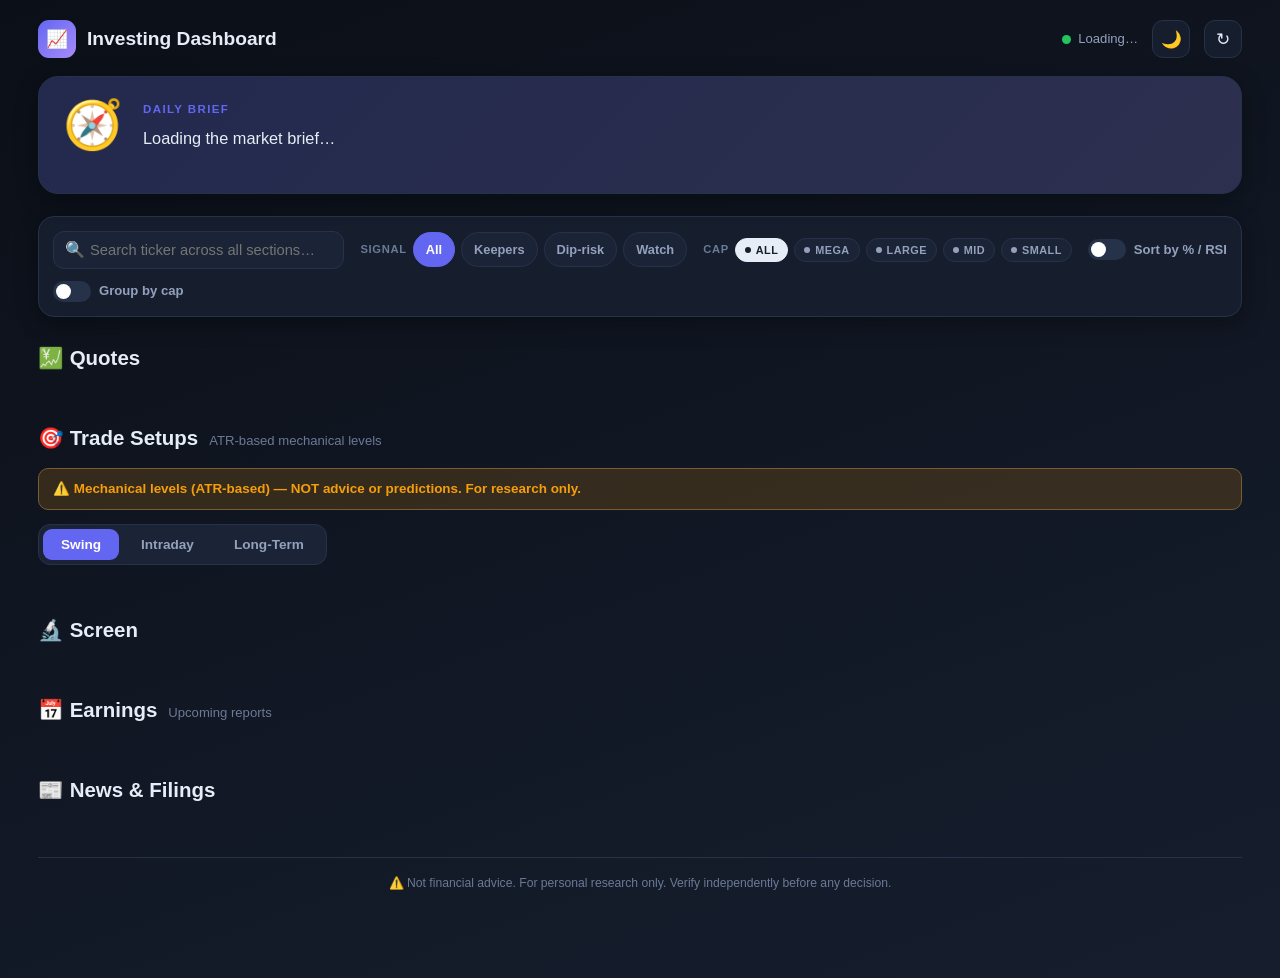
==== commit 981ee302: "Update dashboard.html" ====
--- a/dashboard.html
+++ b/dashboard.html
@@ -1,547 +1,498 @@
 <!DOCTYPE html>
-<html lang="en" data-theme="dark">
+<html lang="en">
 <head>
 <meta charset="UTF-8">
 <meta name="viewport" content="width=device-width, initial-scale=1.0">
 <title>Investing Dashboard</title>
 <style>
-:root{
-  --bg:#0b0f17; --bg2:#121826; --card:#161e2e; --card2:#1b2436;
-  --line:#26324a; --txt:#e7edf7; --muted:#93a1bd; --soft:#6b7a97;
-  --green:#22c55e; --green-bg:rgba(34,197,94,.14);
-  --red:#ef4444; --red-bg:rgba(239,68,68,.14);
-  --blue:#3b82f6; --blue-bg:rgba(59,130,246,.14);
-  --amber:#f59e0b; --amber-bg:rgba(245,158,11,.16);
-  --grey:#64748b;
-  --accent:#6366f1;
-  --shadow:0 6px 22px rgba(0,0,0,.35);
-  --radius:16px;
-}
-html[data-theme="light"]{
-  --bg:#eef2f8; --bg2:#e3e9f3; --card:#ffffff; --card2:#f5f8fd;
-  --line:#dde5f0; --txt:#0f1828; --muted:#5b6a85; --soft:#8593ad;
-  --green-bg:rgba(34,197,94,.12); --red-bg:rgba(239,68,68,.10);
-  --blue-bg:rgba(59,130,246,.10); --amber-bg:rgba(245,158,11,.14);
-  --shadow:0 6px 22px rgba(40,60,100,.12);
-}
-*{box-sizing:border-box}
-body{
-  margin:0; font-family:-apple-system,BlinkMacSystemFont,'Segoe UI',Roboto,Helvetica,Arial,sans-serif;
-  background:linear-gradient(160deg,var(--bg),var(--bg2));
-  color:var(--txt); min-height:100vh; line-height:1.45;
-  transition:background .4s,color .3s;
-}
-.wrap{max-width:1240px; margin:0 auto; padding:22px 18px 60px}
-a{color:inherit; text-decoration:none}
-
-/* top bar */
-.topbar{display:flex; align-items:center; justify-content:space-between; gap:14px; margin-bottom:18px; flex-wrap:wrap}
-.brand{display:flex; align-items:center; gap:12px}
-.logo{width:42px;height:42px;border-radius:12px;background:linear-gradient(135deg,var(--accent),#22c55e);
-  display:grid;place-items:center;font-size:22px;box-shadow:var(--shadow)}
-.brand h1{font-size:21px;margin:0;letter-spacing:.3px}
-.brand p{margin:0;font-size:12px;color:var(--muted)}
-.theme-btn{background:var(--card); border:1px solid var(--line); color:var(--txt);
-  padding:9px 14px;border-radius:12px;cursor:pointer;font-size:14px;display:flex;align-items:center;gap:8px;
-  transition:transform .15s,background .3s}
-.theme-btn:hover{transform:translateY(-2px)}
-
-/* hero */
-.hero{background:var(--card);border:1px solid var(--line);border-radius:var(--radius);
-  padding:20px;box-shadow:var(--shadow);margin-bottom:20px;
-  display:grid;grid-template-columns:1.1fr 1.4fr;gap:22px}
-@media(max-width:780px){.hero{grid-template-columns:1fr}}
-.mood{display:flex;flex-direction:column;gap:14px}
-.mood-head{display:flex;align-items:center;gap:10px}
-.mood-title{font-size:13px;text-transform:uppercase;letter-spacing:1.2px;color:var(--muted)}
-.mood-big{font-size:30px;font-weight:800;letter-spacing:.5px}
-.mood-counts{display:flex;gap:10px;flex-wrap:wrap}
-.count-pill{flex:1;min-width:92px;border-radius:13px;padding:12px;text-align:center;border:1px solid var(--line);background:var(--card2)}
-.count-pill .n{font-size:26px;font-weight:800;display:block;line-height:1}
-.count-pill .l{font-size:11px;text-transform:uppercase;letter-spacing:.6px;color:var(--muted);margin-top:4px}
-.cp-keeper .n{color:var(--green)} .cp-dip .n{color:var(--red)} .cp-watch .n{color:var(--amber)}
-
-.brief-box{display:flex;flex-direction:column;gap:12px}
-.brief-label{font-size:13px;text-transform:uppercase;letter-spacing:1.2px;color:var(--muted);display:flex;align-items:center;gap:8px}
-.brief-text{background:var(--card2);border-left:4px solid var(--accent);border-radius:10px;padding:14px 16px;font-size:15px;color:var(--txt)}
-.freshness{display:flex;align-items:center;gap:8px;font-size:12.5px;color:var(--muted)}
-.dot{width:10px;height:10px;border-radius:50%;display:inline-block;box-shadow:0 0 0 4px transparent}
-.dot.fresh{background:var(--green);box-shadow:0 0 0 4px var(--green-bg);animation:pulse 2s infinite}
-.dot.stale{background:var(--amber);box-shadow:0 0 0 4px var(--amber-bg)}
-@keyframes pulse{0%,100%{opacity:1}50%{opacity:.45}}
-
-/* legend */
-.legend{display:flex;gap:16px;flex-wrap:wrap;align-items:center;margin:6px 2px 18px;font-size:12.5px;color:var(--muted)}
-.legend .li{display:flex;align-items:center;gap:6px}
-.swatch{width:12px;height:12px;border-radius:4px;display:inline-block}
-.sw-keeper{background:var(--green)} .sw-dip{background:var(--red)} .sw-watch{background:var(--amber)}
-
-/* controls */
-.controls{display:flex;gap:12px;flex-wrap:wrap;align-items:center;margin-bottom:18px}
-.search{flex:1;min-width:200px;position:relative}
-.search input{width:100%;padding:11px 14px 11px 38px;border-radius:12px;border:1px solid var(--line);
-  background:var(--card);color:var(--txt);font-size:14px;outline:none;transition:border .2s}
-.search input:focus{border-color:var(--accent)}
-.search .ic{position:absolute;left:13px;top:50%;transform:translateY(-50%);color:var(--muted)}
-.filters{display:flex;gap:7px;flex-wrap:wrap}
-.fbtn{background:var(--card);border:1px solid var(--line);color:var(--muted);padding:9px 14px;border-radius:11px;
-  cursor:pointer;font-size:13px;font-weight:600;transition:all .18s}
-.fbtn:hover{transform:translateY(-2px);color:var(--txt)}
-.fbtn.active{color:#fff;border-color:transparent}
-.fbtn.active[data-f="all"]{background:var(--accent)}
-.fbtn.active[data-f="keeper"]{background:var(--green)}
-.fbtn.active[data-f="dip-risk"]{background:var(--red)}
-.fbtn.active[data-f="watch"]{background:var(--amber);color:#1a1205}
-.sortbtn{background:var(--card);border:1px solid var(--line);color:var(--txt);padding:9px 14px;border-radius:11px;
-  cursor:pointer;font-size:13px;font-weight:600;transition:all .18s;display:flex;align-items:center;gap:6px}
-.sortbtn:hover{transform:translateY(-2px)}
-
-/* section */
-.section{margin-bottom:30px}
-.sec-head{display:flex;align-items:center;gap:10px;margin:0 2px 14px}
-.sec-head h2{font-size:16px;margin:0;letter-spacing:.4px}
-.sec-head .badge{background:var(--card2);border:1px solid var(--line);color:var(--muted);font-size:11px;
-  padding:3px 9px;border-radius:20px;font-weight:600}
-.sec-head .line{flex:1;height:1px;background:var(--line)}
-
-/* quote cards */
-.grid-quotes{display:grid;grid-template-columns:repeat(auto-fit,minmax(168px,1fr));gap:14px}
-.qcard{background:var(--card);border:1px solid var(--line);border-left:4px solid var(--grey);border-radius:14px;
-  padding:15px 16px;box-shadow:var(--shadow);transition:transform .2s,box-shadow .2s;animation:fade .5s ease both}
-.qcard:hover{transform:translateY(-5px);box-shadow:0 12px 30px rgba(0,0,0,.4)}
-.qcard.up{border-left-color:var(--green)} .qcard.down{border-left-color:var(--red)} .qcard.flat{border-left-color:var(--grey)}
-.qtkr{font-size:15px;font-weight:800;letter-spacing:.5px}
-.qprice{font-size:26px;font-weight:800;margin:6px 0 10px;font-variant-numeric:tabular-nums}
-.chg-pill{display:inline-flex;align-items:center;gap:5px;font-size:13px;font-weight:700;padding:5px 11px;border-radius:20px}
-.chg-pill.up{color:var(--green);background:var(--green-bg)}
-.chg-pill.down{color:var(--red);background:var(--red-bg)}
-.chg-pill.flat{color:var(--muted);background:var(--card2)}
-
-/* screen cards */
-.grid-screen{display:grid;grid-template-columns:repeat(auto-fit,minmax(300px,1fr));gap:15px}
-.scard{background:var(--card);border:1px solid var(--line);border-radius:14px;padding:16px 17px;
-  box-shadow:var(--shadow);transition:transform .2s,box-shadow .2s;animation:fade .5s ease both;
-  border-top:3px solid var(--grey)}
-.scard:hover{transform:translateY(-4px);box-shadow:0 12px 30px rgba(0,0,0,.4)}
-.scard.keeper{border-top-color:var(--green)} .scard.dip-risk{border-top-color:var(--red)} .scard.watch{border-top-color:var(--amber)}
-.scard-head{display:flex;align-items:center;justify-content:space-between;margin-bottom:14px}
-.scard-head .tkr{font-size:17px;font-weight:800;letter-spacing:.5px}
-.sig-chip{font-size:11px;font-weight:800;text-transform:uppercase;letter-spacing:.7px;padding:5px 11px;border-radius:20px}
-.sig-chip.keeper{color:var(--green);background:var(--green-bg)}
-.sig-chip.dip-risk{color:var(--red);background:var(--red-bg)}
-.sig-chip.watch{color:var(--amber);background:var(--amber-bg)}
-
-.metric{margin-bottom:13px}
-.metric-top{display:flex;justify-content:space-between;font-size:12px;color:var(--muted);margin-bottom:5px}
-.metric-top b{color:var(--txt)}
-.info{cursor:help;color:var(--soft);font-size:11px;border:1px solid var(--line);border-radius:50%;
-  width:15px;height:15px;display:inline-grid;place-items:center;position:relative}
-.info:hover::after{content:attr(data-tip);position:absolute;bottom:130%;right:0;width:210px;
-  background:#000;color:#fff;font-size:11px;font-weight:400;padding:8px 10px;border-radius:8px;
-  z-index:20;box-shadow:0 6px 18px rgba(0,0,0,.5);line-height:1.4;text-transform:none;letter-spacing:0}
-
-/* rsi gauge */
-.gauge{position:relative;height:14px;border-radius:8px;overflow:hidden;
-  background:linear-gradient(to right,var(--green-bg) 0%,var(--green-bg) 30%,
-    rgba(100,116,139,.18) 30%,rgba(100,116,139,.18) 70%,var(--red-bg) 70%,var(--red-bg) 100%)}
-.gauge .zsep{position:absolute;top:0;bottom:0;width:1px;background:var(--line)}
-.gauge .marker{position:absolute;top:-3px;width:4px;height:20px;border-radius:3px;background:var(--txt);
-  box-shadow:0 0 0 2px var(--card);transition:left .6s cubic-bezier(.2,.8,.2,1)}
-.gauge-labels{display:flex;justify-content:space-between;font-size:9.5px;color:var(--soft);margin-top:3px}
-
-/* 52w bar */
-.bar52{position:relative;height:10px;border-radius:6px;background:var(--card2);overflow:hidden;border:1px solid var(--line)}
-.bar52 .fill{position:absolute;top:0;bottom:0;left:0;border-radius:6px;
-  background:linear-gradient(to right,var(--blue),var(--green));transition:width .7s cubic-bezier(.2,.8,.2,1)}
-
-/* trend chip */
-.trend-chip{display:inline-flex;align-items:center;gap:5px;font-size:12px;font-weight:700;padding:5px 11px;border-radius:20px}
-.trend-chip.above{color:var(--green);background:var(--green-bg)}
-.trend-chip.below{color:var(--red);background:var(--red-bg)}
-
-/* earnings timeline */
-.timeline{display:flex;flex-direction:column;gap:10px}
-.tl-item{display:flex;align-items:center;gap:14px;background:var(--card);border:1px solid var(--line);
-  border-radius:13px;padding:13px 16px;box-shadow:var(--shadow);transition:transform .18s;animation:fade .5s ease both}
-.tl-item:hover{transform:translateX(4px)}
-.tl-date{display:flex;flex-direction:column;align-items:center;min-width:54px;
-  background:var(--card2);border:1px solid var(--line);border-radius:11px;padding:7px 4px}
-.tl-date .d{font-size:20px;font-weight:800;line-height:1}
-.tl-date .m{font-size:10px;text-transform:uppercase;letter-spacing:1px;color:var(--muted);margin-top:2px}
-.tl-mid{flex:1}
-.tl-mid .t{font-size:15px;font-weight:800;letter-spacing:.5px}
-.tl-mid .s{font-size:12px;color:var(--muted)}
-.countdown{font-size:12px;font-weight:800;padding:6px 12px;border-radius:20px;background:var(--blue-bg);color:var(--blue);white-space:nowrap}
-.countdown.soon{background:var(--amber-bg);color:var(--amber)}
-.countdown.imminent{background:var(--red-bg);color:var(--red)}
-
-/* news */
-.grid-news{display:grid;grid-template-columns:repeat(auto-fit,minmax(280px,1fr));gap:13px}
-.ncard{display:flex;align-items:flex-start;gap:12px;background:var(--card);border:1px solid var(--line);
-  border-radius:13px;padding:14px 16px;box-shadow:var(--shadow);transition:transform .2s,border-color .2s;animation:fade .5s ease both}
-.ncard:hover{transform:translateY(-4px);border-color:var(--accent)}
-.ncard .fic{flex-shrink:0;width:36px;height:36px;border-radius:10px;background:var(--blue-bg);color:var(--blue);
-  display:grid;place-items:center;font-size:18px}
-.ncard .ntxt{font-size:13.5px;font-weight:600;line-height:1.4}
-.ncard .nlink{font-size:11px;color:var(--accent);margin-top:5px;display:flex;align-items:center;gap:4px}
-
-/* empty / error states */
-.empty{background:var(--card);border:1px dashed var(--line);border-radius:14px;padding:30px;text-align:center;color:var(--muted);font-size:14px}
-.errbox{background:var(--red-bg);border:1px solid var(--red);border-radius:14px;padding:22px;text-align:center;color:var(--red);font-weight:700;margin:20px 0}
-
-/* disclaimer */
-.disclaimer{margin-top:34px;background:var(--amber-bg);border:1px solid var(--amber);border-radius:13px;
-  padding:14px 18px;font-size:13px;color:var(--txt);display:flex;align-items:center;gap:10px;font-weight:600}
-.footer{text-align:center;color:var(--soft);font-size:11.5px;margin-top:22px}
-
-@keyframes fade{from{opacity:0;transform:translateY(10px)}to{opacity:1;transform:translateY(0)}}
-.hidden{display:none !important}
+  :root{
+    --bg:#0b0f17;--card:#161e2e;--card2:#1b2436;--line:#26324a;
+    --txt:#e7edf7;--muted:#93a1bd;--soft:#6b7a97;
+    --green:#22c55e;--green-bg:rgba(34,197,94,.14);
+    --red:#ef4444;--red-bg:rgba(239,68,68,.14);
+    --amber:#f59e0b;--amber-bg:rgba(245,158,11,.16);
+    --blue:#3b82f6;--blue-bg:rgba(59,130,246,.14);
+    --purple:#a78bfa;--teal:#2dd4bf;--grey:#64748b;--accent:#6366f1;
+    --shadow:0 6px 22px rgba(0,0,0,.35);--radius:16px;
+  }
+  html[data-theme="light"]{
+    --bg:#eef2f8;--card:#ffffff;--card2:#f5f8fd;--line:#dde5f0;
+    --txt:#0f1828;--muted:#5b6a85;--soft:#8593ad;
+    --green-bg:rgba(34,197,94,.12);--red-bg:rgba(239,68,68,.10);
+    --amber-bg:rgba(245,158,11,.14);--blue-bg:rgba(59,130,246,.10);
+    --shadow:0 6px 22px rgba(40,60,100,.12);
+  }
+  *{box-sizing:border-box;margin:0;padding:0}
+  body{font-family:-apple-system,BlinkMacSystemFont,'Segoe UI',Roboto,Arial,sans-serif;
+    background:linear-gradient(160deg,var(--bg),var(--card));color:var(--txt);
+    min-height:100vh;line-height:1.5;padding-bottom:50px}
+  .tnum{font-variant-numeric:tabular-nums}
+  a{color:inherit;text-decoration:none}
+  .wrap{max-width:1240px;margin:0 auto;padding:20px 18px}
+
+  /* topbar */
+  .topbar{display:flex;align-items:center;gap:14px;flex-wrap:wrap;margin-bottom:18px}
+  .brand{display:flex;align-items:center;gap:11px;font-weight:800;font-size:1.2rem}
+  .logo{width:38px;height:38px;border-radius:11px;background:linear-gradient(135deg,var(--accent),var(--purple));
+    display:grid;place-items:center;font-size:1.1rem}
+  .spacer{flex:1}
+  .fresh{display:flex;align-items:center;gap:7px;font-size:.82rem;color:var(--muted)}
+  .dot{width:9px;height:9px;border-radius:50%;background:var(--green);animation:pulse 2s infinite}
+  .dot.stale{background:var(--amber);animation:none}.dot.dead{background:var(--red);animation:none}
+  @keyframes pulse{0%,100%{opacity:1}50%{opacity:.4}}
+  .ibtn{width:38px;height:38px;border-radius:11px;border:1px solid var(--line);background:var(--card);
+    color:var(--txt);cursor:pointer;font-size:1.05rem}
+  .ibtn:hover{background:var(--card2)}
+
+  /* hero / brief */
+  .hero{border-radius:20px;padding:24px;margin-bottom:22px;position:relative;overflow:hidden;
+    background:linear-gradient(135deg,color-mix(in srgb,var(--accent) 16%,var(--card)),
+      color-mix(in srgb,var(--purple) 16%,var(--card)));border:1px solid var(--line);box-shadow:var(--shadow)}
+  .hero-row{display:flex;gap:20px;align-items:flex-start;flex-wrap:wrap;position:relative;z-index:1}
+  .mood-emoji{font-size:3rem;line-height:1;animation:bob 2.6s ease-in-out infinite}
+  @keyframes bob{0%,100%{transform:scale(1) rotate(0)}50%{transform:scale(1.12) rotate(-4deg)}}
+  .hero-text{flex:1;min-width:250px}
+  .hero-label{font-size:.72rem;font-weight:800;text-transform:uppercase;letter-spacing:.12em;color:var(--accent);margin-bottom:6px}
+  .brief-body{font-size:1.02rem;line-height:1.75}
+  .mood-counts{display:flex;gap:10px;margin-top:16px;flex-wrap:wrap}
+  .mpill{display:inline-flex;align-items:center;gap:6px;font-size:.82rem;font-weight:700;
+    padding:6px 12px;border-radius:11px;background:color-mix(in srgb,var(--card) 70%,transparent);border:1px solid var(--line)}
+  .mpill .n{font-weight:800}.mpill.k .n{color:var(--green)}.mpill.d .n{color:var(--red)}.mpill.w .n{color:var(--amber)}
+
+  /* controls */
+  .controls{background:var(--card);border:1px solid var(--line);border-radius:var(--radius);
+    padding:14px;box-shadow:var(--shadow);margin-bottom:26px;display:flex;flex-wrap:wrap;gap:12px 16px;align-items:center}
+  .search{position:relative;flex:1;min-width:200px}
+  .search input{width:100%;padding:10px 12px 10px 36px;border-radius:11px;border:1px solid var(--line);
+    background:var(--card2);color:var(--txt);font-size:.92rem;outline:none}
+  .search input:focus{border-color:var(--accent)}
+  .search .si{position:absolute;left:12px;top:50%;transform:translateY(-50%);color:var(--soft)}
+  .cg{display:flex;gap:6px;align-items:center;flex-wrap:wrap}
+  .cl{font-size:.7rem;font-weight:700;color:var(--soft);text-transform:uppercase;letter-spacing:.06em}
+  .fchip{font-size:.8rem;font-weight:700;padding:7px 12px;border-radius:999px;cursor:pointer;
+    border:1px solid var(--line);background:var(--card2);color:var(--muted);transition:all .15s;user-select:none}
+  .fchip:hover{color:var(--txt)}.fchip.active{background:var(--accent);color:#fff;border-color:var(--accent)}
+  .fchip.cap.active{background:var(--txt);color:var(--card);border-color:var(--txt)}
+  .tgl{display:inline-flex;align-items:center;gap:8px;cursor:pointer;font-size:.82rem;font-weight:600;color:var(--muted)}
+  .sw{width:38px;height:21px;border-radius:999px;background:var(--line);position:relative;transition:background .2s}
+  .sw::after{content:"";position:absolute;width:15px;height:15px;border-radius:50%;background:#fff;top:3px;left:3px;transition:left .2s}
+  .tgl.on .sw{background:var(--accent)}.tgl.on .sw::after{left:20px}
+
+  /* section */
+  .section{margin-bottom:34px}
+  .sec-head{display:flex;align-items:baseline;gap:11px;margin-bottom:15px;flex-wrap:wrap}
+  .sec-head h2{font-size:1.28rem;font-weight:800}
+  .sec-head .sub{color:var(--soft);font-size:.82rem}
+  .grid{display:grid;gap:15px;grid-template-columns:repeat(auto-fill,minmax(250px,1fr))}
+
+  .card{background:var(--card);border:1px solid var(--line);border-radius:var(--radius);padding:16px;
+    box-shadow:var(--shadow);transition:transform .2s,box-shadow .2s;position:relative}
+  .card:hover{transform:translateY(-3px);box-shadow:0 12px 30px rgba(0,0,0,.4)}
+  .trow{display:flex;align-items:center;justify-content:space-between;gap:10px;margin-bottom:4px}
+  .tkr{font-weight:800;font-size:1.12rem}
+  .price{font-size:1.3rem;font-weight:800}
+  .chg{font-weight:700;font-size:.9rem;padding:2px 9px;border-radius:8px;display:inline-flex;gap:3px}
+  .chg.up{color:var(--green);background:var(--green-bg)}.chg.down{color:var(--red);background:var(--red-bg)}
+  .chg.flat{color:var(--muted);background:var(--card2)}
+
+  /* cap badge */
+  .meta{display:flex;gap:6px;flex-wrap:wrap;align-items:center;margin-top:10px}
+  .cap{display:inline-flex;align-items:center;gap:5px;font-size:.68rem;font-weight:800;padding:3px 9px;
+    border-radius:999px;text-transform:uppercase;letter-spacing:.04em;white-space:nowrap}
+  .cap::before{content:"";width:6px;height:6px;border-radius:50%;background:currentColor}
+  .cap-Mega{color:var(--purple);background:color-mix(in srgb,var(--purple) 18%,transparent)}
+  .cap-Large{color:var(--blue);background:color-mix(in srgb,var(--blue) 18%,transparent)}
+  .cap-Mid{color:var(--teal);background:color-mix(in srgb,var(--teal) 18%,transparent)}
+  .cap-Small{color:var(--amber);background:color-mix(in srgb,var(--amber) 18%,transparent)}
+  .cap-Unknown{color:var(--grey);background:color-mix(in srgb,var(--grey) 20%,transparent)}
+  .mcap{font-size:.76rem;color:var(--muted);font-weight:700}
+
+  .chip{font-size:.7rem;font-weight:800;padding:3px 10px;border-radius:999px;text-transform:capitalize;white-space:nowrap}
+  .sig-keeper{color:var(--green);background:var(--green-bg)}
+  .sig-dip-risk{color:var(--red);background:var(--red-bg)}
+  .sig-watch{color:var(--amber);background:var(--amber-bg)}
+
+  /* rsi gauge */
+  .mb{margin-top:12px}
+  .mlabel{font-size:.7rem;color:var(--soft);text-transform:uppercase;letter-spacing:.05em;font-weight:700;
+    margin-bottom:6px;display:flex;justify-content:space-between}
+  .rsi{position:relative;height:9px;border-radius:999px;cursor:help;
+    background:linear-gradient(90deg,var(--green) 0%,var(--green) 30%,var(--amber) 30%,var(--amber) 70%,var(--red) 70%,var(--red) 100%)}
+  .rsi-m{position:absolute;top:50%;width:13px;height:13px;border-radius:50%;background:var(--txt);
+    border:2px solid var(--card);transform:translate(-50%,-50%)}
+  .rsi-z{position:absolute;top:-4px;width:1px;height:17px;background:var(--card);opacity:.6}
+  .posbar{position:relative;height:9px;border-radius:999px;background:linear-gradient(90deg,var(--red),var(--amber),var(--green))}
+  .pos-m{position:absolute;top:50%;width:12px;height:12px;border-radius:50%;background:var(--txt);
+    border:2px solid var(--card);transform:translate(-50%,-50%)}
+  .ends{display:flex;justify-content:space-between;font-size:.66rem;color:var(--soft);margin-top:4px}
+  .ma{display:inline-flex;align-items:center;gap:4px;font-size:.76rem;font-weight:700;padding:3px 8px;border-radius:8px}
+  .ma-up{color:var(--green);background:var(--green-bg)}.ma-down{color:var(--red);background:var(--red-bg)}
+
+  /* group head */
+  .ghead{grid-column:1/-1;display:flex;align-items:center;gap:10px;margin-top:6px;padding-bottom:6px;border-bottom:2px solid var(--line)}
+  .ghead h3{font-size:1rem;font-weight:800}
+  .gcount{font-size:.72rem;font-weight:800;padding:2px 9px;border-radius:999px;background:var(--card2);color:var(--muted)}
+
+  /* trades */
+  .tdisc{background:var(--amber-bg);border:1px solid color-mix(in srgb,var(--amber) 40%,var(--line));
+    color:var(--amber);border-radius:10px;padding:10px 14px;font-size:.84rem;font-weight:600;margin-bottom:14px}
+  .ttabs{display:inline-flex;gap:4px;background:var(--card2);border:1px solid var(--line);border-radius:12px;padding:4px;margin-bottom:16px}
+  .ttab{font-size:.85rem;font-weight:800;padding:8px 18px;border-radius:9px;cursor:pointer;color:var(--muted);
+    background:transparent;border:none;transition:all .2s}
+  .ttab:hover{color:var(--txt)}.ttab.active{background:var(--accent);color:#fff}
+  .tgrid{display:grid;gap:15px;grid-template-columns:repeat(auto-fill,minmax(310px,1fr))}
+  .tcard{background:var(--card);border:1px solid var(--line);border-radius:var(--radius);padding:17px;
+    box-shadow:var(--shadow);transition:transform .2s,box-shadow .2s}
+  .tcard:hover{transform:translateY(-3px);box-shadow:0 12px 30px rgba(0,0,0,.4)}
+  .ttop{display:flex;align-items:center;justify-content:space-between;gap:10px;margin-bottom:6px}
+  .ttl{display:flex;align-items:center;gap:8px;flex-wrap:wrap}
+  .atr{font-size:.74rem;color:var(--muted);font-weight:700;background:var(--card2);padding:3px 9px;border-radius:7px}
+  .rr{font-size:.8rem;font-weight:800;padding:5px 11px;border-radius:999px;color:#fff;white-space:nowrap}
+  .rr-good{background:var(--green)}.rr-mid{background:var(--amber)}.rr-bad{background:var(--red)}
+  .ets{display:grid;grid-template-columns:repeat(3,1fr);gap:8px;margin:13px 0}
+  .ebox{border-radius:10px;padding:10px 6px;text-align:center;border:1px solid var(--line)}
+  .elabel{font-size:.62rem;font-weight:800;text-transform:uppercase;letter-spacing:.05em;margin-bottom:3px}
+  .eval{font-size:1.02rem;font-weight:800}
+  .e-stop{background:var(--red-bg)}.e-stop .elabel,.e-stop .eval{color:var(--red)}
+  .e-entry{background:var(--blue-bg)}.e-entry .elabel,.e-entry .eval{color:var(--blue)}
+  .e-target{background:var(--green-bg)}.e-target .elabel,.e-target .eval{color:var(--green)}
+  .rrbar{position:relative;height:11px;border-radius:999px;margin-top:2px;
+    background:linear-gradient(90deg,var(--red),var(--amber),var(--green))}
+  .rrm{position:absolute;top:50%;transform:translate(-50%,-50%);width:13px;height:13px;border-radius:50%;border:3px solid var(--card)}
+  .rrm.s{background:var(--red)}.rrm.e{background:var(--txt);width:15px;height:15px}.rrm.t{background:var(--green)}
+  .rrends{display:flex;justify-content:space-between;margin-top:6px;font-size:.66rem;font-weight:700}
+  .rrends .s{color:var(--red)}.rrends .e{color:var(--muted)}.rrends .t{color:var(--green)}
+
+  /* earnings */
+  .tl{display:flex;flex-direction:column;gap:10px}
+  .tli{display:flex;align-items:center;gap:13px;background:var(--card);border:1px solid var(--line);
+    border-radius:10px;padding:12px 15px;box-shadow:var(--shadow);transition:transform .18s}
+  .tli:hover{transform:translateX(3px)}
+  .tld{display:flex;flex-direction:column;align-items:center;min-width:54px;padding:6px;border-radius:10px;
+    background:var(--accent);color:#fff}
+  .tld .d{font-size:1.25rem;font-weight:800;line-height:1}.tld .m{font-size:.66rem;font-weight:800;text-transform:uppercase}
+  .tlt{font-weight:800;font-size:1.02rem}
+  .tlc{margin-left:auto;font-size:.78rem;font-weight:700;padding:5px 11px;border-radius:999px;background:var(--card2);color:var(--muted)}
+  .tlc.soon{background:var(--amber-bg);color:var(--amber)}.tlc.today{background:var(--red-bg);color:var(--red)}.tlc.past{opacity:.5}
+
+  /* news */
+  .news{display:grid;gap:11px;grid-template-columns:repeat(auto-fill,minmax(290px,1fr))}
+  .ncard{display:flex;gap:11px;align-items:flex-start;background:var(--card);border:1px solid var(--line);
+    border-radius:10px;padding:13px;box-shadow:var(--shadow);transition:transform .2s,border-color .2s}
+  .ncard:hover{transform:translateY(-2px);border-color:var(--accent)}
+  .nic{font-size:1.2rem;width:36px;height:36px;display:grid;place-items:center;border-radius:9px;background:var(--card2);flex:none}
+  .nhead{font-size:.88rem;font-weight:600;line-height:1.4}.nurl{font-size:.7rem;color:var(--soft);margin-top:3px}
+
+  .empty{grid-column:1/-1;text-align:center;padding:30px;color:var(--soft);font-size:.9rem;border:1px dashed var(--line);border-radius:var(--radius)}
+  .empty .em{font-size:1.7rem;display:block;margin-bottom:8px;opacity:.7}
+  .errbox{background:var(--red-bg);border:1px solid var(--red);color:var(--red);border-radius:var(--radius);
+    padding:16px 18px;font-weight:600;display:flex;align-items:center;gap:10px;margin-bottom:20px}
+  .disc{text-align:center;color:var(--soft);font-size:.76rem;margin-top:36px;padding:16px;border-top:1px solid var(--line)}
+  .hidden{display:none!important}
 </style>
 </head>
 <body>
 <div class="wrap">
 
   <div class="topbar">
-    <div class="brand">
-      <div class="logo">📈</div>
-      <div>
-        <h1>Market Dashboard</h1>
-        <p>Personal US-market watchlist &amp; signals</p>
+    <div class="brand"><span class="logo">📈</span><span>Investing Dashboard</span></div>
+    <div class="spacer"></div>
+    <div class="fresh"><span class="dot" id="freshDot"></span><span id="freshText">Loading…</span></div>
+    <button class="ibtn" id="themeBtn" title="Theme">🌙</button>
+    <button class="ibtn" id="refreshBtn" title="Refresh">↻</button>
+  </div>
+
+  <div id="errorSlot"></div>
+
+  <!-- Daily Brief -->
+  <section class="hero">
+    <div class="hero-row">
+      <div class="mood-emoji" id="moodEmoji">🧭</div>
+      <div class="hero-text">
+        <div class="hero-label">Daily Brief</div>
+        <div class="brief-body" id="briefBody">Loading the market brief…</div>
+        <div class="mood-counts" id="moodCounts"></div>
       </div>
     </div>
-    <button class="theme-btn" id="themeBtn" onclick="toggleTheme()"><span id="themeIcon">☀️</span><span id="themeLabel">Light</span></button>
+  </section>
+
+  <!-- Controls -->
+  <div class="controls">
+    <div class="search"><span class="si">🔍</span>
+      <input type="text" id="searchInput" placeholder="Search ticker across all sections…" autocomplete="off"></div>
+    <div class="cg"><span class="cl">Signal</span>
+      <span class="fchip active" data-sig="all">All</span>
+      <span class="fchip" data-sig="keeper">Keepers</span>
+      <span class="fchip" data-sig="dip-risk">Dip-risk</span>
+      <span class="fchip" data-sig="watch">Watch</span></div>
+    <div class="cg"><span class="cl">Cap</span>
+      <span class="fchip cap active" data-cap="all">All</span>
+      <span class="fchip cap" data-cap="Mega">Mega</span>
+      <span class="fchip cap" data-cap="Large">Large</span>
+      <span class="fchip cap" data-cap="Mid">Mid</span>
+      <span class="fchip cap" data-cap="Small">Small</span></div>
+    <div class="tgl" id="sortToggle"><span class="sw"></span><span>Sort by % / RSI</span></div>
+    <div class="tgl" id="groupToggle"><span class="sw"></span><span>Group by cap</span></div>
   </div>
 
-  <div id="errorSlot"></div>
-
-  <!-- HERO -->
-  <div class="hero" id="hero">
-    <div class="mood">
-      <div class="mood-head"><span class="mood-title">Market Mood</span></div>
-      <div class="mood-big" id="moodBig">Loading…</div>
-      <div class="mood-counts">
-        <div class="count-pill cp-keeper"><span class="n" id="cKeeper">–</span><span class="l">Keepers</span></div>
-        <div class="count-pill cp-dip"><span class="n" id="cDip">–</span><span class="l">Dip-risk</span></div>
-        <div class="count-pill cp-watch"><span class="n" id="cWatch">–</span><span class="l">Watch</span></div>
-      </div>
+  <!-- Quotes -->
+  <section class="section">
+    <div class="sec-head"><h2>💹 Quotes</h2><span class="sub" id="quotesSub"></span></div>
+    <div class="grid" id="quotesGrid"></div>
+  </section>
+
+  <!-- Trade Setups -->
+  <section class="section">
+    <div class="sec-head"><h2>🎯 Trade Setups</h2><span class="sub">ATR-based mechanical levels</span></div>
+    <div class="tdisc">⚠️ Mechanical levels (ATR-based) — NOT advice or predictions. For research only.</div>
+    <div class="ttabs" id="tradeTabs">
+      <button class="ttab active" data-bucket="swing">Swing</button>
+      <button class="ttab" data-bucket="intraday">Intraday</button>
+      <button class="ttab" data-bucket="long_term">Long-Term</button>
     </div>
-    <div class="brief-box">
-      <span class="brief-label">📰 Daily Brief</span>
-      <div class="brief-text" id="briefText">Fetching the latest brief…</div>
-      <div class="freshness"><span class="dot" id="freshDot"></span><span id="freshText">Last updated: —</span></div>
-    </div>
-  </div>
-
-  <div class="legend">
-    <span style="font-weight:700;color:var(--txt)">Signal key:</span>
-    <span class="li"><span class="swatch sw-keeper"></span>Keeper — strong, hold</span>
-    <span class="li"><span class="swatch sw-dip"></span>Dip-risk — caution</span>
-    <span class="li"><span class="swatch sw-watch"></span>Watch — monitor</span>
-  </div>
-
-  <!-- CONTROLS -->
-  <div class="controls">
-    <div class="search">
-      <span class="ic">🔍</span>
-      <input type="text" id="searchBox" placeholder="Filter by ticker… (e.g. AAPL)" oninput="render()">
-    </div>
-    <div class="filters" id="filters">
-      <button class="fbtn active" data-f="all" onclick="setFilter('all')">All</button>
-      <button class="fbtn" data-f="keeper" onclick="setFilter('keeper')">Keepers</button>
-      <button class="fbtn" data-f="dip-risk" onclick="setFilter('dip-risk')">Dip-risk</button>
-      <button class="fbtn" data-f="watch" onclick="setFilter('watch')">Watch</button>
-    </div>
-    <button class="sortbtn" id="sortBtn" onclick="toggleSort()">⇅ Sort: <span id="sortLabel">% Change</span></button>
-  </div>
-
-  <!-- QUOTES -->
-  <div class="section">
-    <div class="sec-head"><h2>💹 Watchlist Quotes</h2><span class="badge" id="quotesBadge">0</span><span class="line"></span></div>
-    <div class="grid-quotes" id="quotesGrid"></div>
-  </div>
-
-  <!-- SCREEN -->
-  <div class="section">
-    <div class="sec-head"><h2>🎯 Technical Screen</h2><span class="badge" id="screenBadge">0</span><span class="line"></span></div>
-    <div class="grid-screen" id="screenGrid"></div>
-  </div>
-
-  <!-- EARNINGS -->
-  <div class="section">
-    <div class="sec-head"><h2>📅 Earnings &amp; Catalysts</h2><span class="badge" id="earnBadge">0</span><span class="line"></span></div>
-    <div class="timeline" id="earnList"></div>
-  </div>
-
-  <!-- NEWS -->
-  <div class="section">
-    <div class="sec-head"><h2>🗞️ News &amp; Filings</h2><span class="badge" id="newsBadge">0</span><span class="line"></span></div>
-    <div class="grid-news" id="newsGrid"></div>
-  </div>
-
-  <div class="disclaimer">⚠️ <span>Not financial advice — signals are heuristics, not predictions.</span></div>
-  <div class="footer" id="footer">Auto-refreshes every 5 minutes while open · Data from data.json</div>
-
+    <div class="tgrid" id="tradeGrid"></div>
+  </section>
+
+  <!-- Screen -->
+  <section class="section">
+    <div class="sec-head"><h2>🔬 Screen</h2><span class="sub" id="screenSub"></span></div>
+    <div class="grid" id="screenGrid"></div>
+  </section>
+
+  <!-- Earnings -->
+  <section class="section">
+    <div class="sec-head"><h2>📅 Earnings</h2><span class="sub">Upcoming reports</span></div>
+    <div class="tl" id="earningsList"></div>
+  </section>
+
+  <!-- News -->
+  <section class="section">
+    <div class="sec-head"><h2>📰 News &amp; Filings</h2></div>
+    <div class="news" id="newsList"></div>
+  </section>
+
+  <div class="disc">⚠️ Not financial advice. For personal research only. Verify independently before any decision.</div>
 </div>
 
 <script>
-// ---------- state ----------
-let DATA = null;
-let activeFilter = 'all';
-let sortMode = 'change'; // 'change' | 'rsi'
-const MONTHS = ['JAN','FEB','MAR','APR','MAY','JUN','JUL','AUG','SEP','OCT','NOV','DEC'];
-
-// ---------- theme ----------
-function applyTheme(t){
-  document.documentElement.setAttribute('data-theme', t);
-  const dark = t === 'dark';
-  document.getElementById('themeIcon').textContent = dark ? '☀️' : '🌙';
-  document.getElementById('themeLabel').textContent = dark ? 'Light' : 'Dark';
-}
-function toggleTheme(){
-  const cur = document.documentElement.getAttribute('data-theme');
-  const next = cur === 'dark' ? 'light' : 'dark';
-  applyTheme(next);
-  try{ localStorage.setItem('dash-theme', next); }catch(e){}
-}
-(function initTheme(){
-  let t = 'dark';
-  try{ t = localStorage.getItem('dash-theme') || 'dark'; }catch(e){}
-  applyTheme(t);
+(function(){
+  "use strict";
+  var DATA=null;
+  var state={sig:"all",cap:"all",search:"",sortAlt:false,groupCap:false,bucket:"swing"};
+
+  // theme
+  var themeBtn=document.getElementById("themeBtn");
+  function applyTheme(t){document.documentElement.setAttribute("data-theme",t==="light"?"light":"");themeBtn.textContent=t==="light"?"🌙":"☀️";}
+  var saved=null;try{saved=localStorage.getItem("dash-theme");}catch(e){}
+  if(!saved)saved="dark";
+  applyTheme(saved);
+  themeBtn.addEventListener("click",function(){
+    var cur=document.documentElement.getAttribute("data-theme")==="light"?"light":"dark";
+    var nx=cur==="light"?"dark":"light";applyTheme(nx);try{localStorage.setItem("dash-theme",nx);}catch(e){}});
+
+  // helpers
+  function esc(s){if(s==null)return"";return String(s).replace(/[&<>"']/g,function(c){return{"&":"&amp;","<":"&lt;",">":"&gt;",'"':"&quot;","'":"&#39;"}[c];});}
+  function n(v){return(v==null||isNaN(v))?null:Number(v);}
+  function money(v){return(v==null||isNaN(v))?"—":"$"+Number(v).toLocaleString("en-US",{minimumFractionDigits:2,maximumFractionDigits:2});}
+  function clamp(x,lo,hi){return Math.max(lo,Math.min(hi,x));}
+  function capCls(t){return({Mega:1,Large:1,Mid:1,Small:1,Unknown:1}[t])?t:"Unknown";}
+  function sigCls(s){return s==="keeper"?"sig-keeper":s==="dip-risk"?"sig-dip-risk":"sig-watch";}
+  function matchSearch(tk){return!state.search||String(tk||"").toUpperCase().indexOf(state.search.toUpperCase())!==-1;}
+  function passCap(t){return state.cap==="all"||capCls(t)===state.cap;}
+  function passSig(s){return state.sig==="all"||s===state.sig;}
+
+  function capBadge(tier,mc){
+    var t=capCls(tier);
+    return '<span class="cap cap-'+t+'">'+esc(t)+'</span>'+(mc?'<span class="mcap">'+esc(mc)+'</span>':'');
+  }
+
+  // card builders
+  function quoteCard(q){
+    var cp=n(q.change_pct);var d=cp===null?"flat":cp>0?"up":cp<0?"down":"flat";
+    var ar=d==="up"?"▲":d==="down"?"▼":"■";
+    var txt=cp===null?"—":(cp>0?"+":"")+cp.toFixed(2)+"%";
+    return '<div class="card"><div class="trow"><span class="tkr">'+esc(q.ticker)+'</span>'+
+      '<span class="chg '+d+' tnum">'+ar+' '+txt+'</span></div>'+
+      '<div class="price tnum">'+money(q.price)+'</div>'+
+      '<div class="meta">'+capBadge(q.cap_tier,q.market_cap_str)+'</div></div>';
+  }
+
+  function screenCard(s){
+    var rsi=n(s.rsi);var rp=rsi===null?50:clamp(rsi,0,100);
+    var pos=n(s.pos_52w_pct);var pp=pos===null?50:clamp(pos,0,100);
+    var ma=n(s.vs_200ma);var up=ma!==null&&ma>=0;
+    var maH=ma===null?"":'<span class="ma '+(up?"ma-up":"ma-down")+' tnum">'+(up?"▲":"▼")+' 200MA '+(ma>0?"+":"")+ma.toFixed(1)+'%</span>';
+    var rl=rsi===null?"—":rsi.toFixed(1);
+    var rstate=rsi===null?"":rsi>=70?"Overbought":rsi<=30?"Oversold":"Neutral";
+    return '<div class="card"><div class="trow"><span class="tkr">'+esc(s.ticker)+'</span>'+
+      '<span class="chip '+sigCls(s.signal)+'">'+esc(s.signal||"")+'</span></div>'+
+      '<div class="meta">'+capBadge(s.cap_tier,s.market_cap_str)+maH+'</div>'+
+      '<div class="mb"><div class="mlabel"><span>RSI</span><span class="tnum">'+rl+'</span></div>'+
+      '<div class="rsi" title="RSI '+rl+' — '+rstate+'"><div class="rsi-z" style="left:30%"></div>'+
+      '<div class="rsi-z" style="left:70%"></div><div class="rsi-m" style="left:'+rp+'%"></div></div></div>'+
+      '<div class="mb"><div class="mlabel"><span>52-Week Position</span><span class="tnum">'+(pos===null?"—":pos.toFixed(0)+"%")+'</span></div>'+
+      '<div class="posbar"><div class="pos-m" style="left:'+pp+'%"></div></div>'+
+      '<div class="ends"><span>52w Low</span><span>52w High</span></div></div></div>';
+  }
+
+  function rrCls(rr){if(rr==null||isNaN(rr))return"rr-mid";if(rr>=2)return"rr-good";if(rr>=1)return"rr-mid";return"rr-bad";}
+  function tradeCard(t){
+    var b=t.buckets&&t.buckets[state.bucket];
+    var sc=DATA.screenIndex&&DATA.screenIndex[t.ticker];
+    var capH=sc?capBadge(sc.cap_tier,sc.market_cap_str):"";
+    var sigH=sc&&sc.signal?'<span class="chip '+sigCls(sc.signal)+'">'+esc(sc.signal)+'</span>':"";
+    if(!b){return '<div class="tcard"><div class="ttop"><div class="ttl"><span class="tkr">'+esc(t.ticker)+'</span></div></div>'+
+      '<div class="empty" style="border:none;padding:14px 0">No setup available</div></div>';}
+    var entry=n(b.entry),target=n(b.target),stop=n(b.stop),rr=n(b.rr);
+    var lo=Math.min(stop,target,entry),hi=Math.max(stop,target,entry),span=(hi-lo)||1;
+    function pct(v){return clamp(((v-lo)/span)*100,0,100);}
+    return '<div class="tcard"><div class="ttop"><div class="ttl"><span class="tkr">'+esc(t.ticker)+'</span>'+
+      '<span class="atr tnum">ATR '+(t.atr==null||isNaN(t.atr)?"—":Number(t.atr).toFixed(2))+'</span></div>'+
+      '<span class="rr '+rrCls(rr)+' tnum">R:R '+(rr===null?"—":rr.toFixed(1))+'</span></div>'+
+      (capH||sigH?'<div class="meta">'+sigH+capH+'</div>':'')+
+      '<div class="ets"><div class="ebox e-stop"><div class="elabel">Stop-Loss</div><div class="eval tnum">'+money(stop)+'</div></div>'+
+      '<div class="ebox e-entry"><div class="elabel">Entry</div><div class="eval tnum">'+money(entry)+'</div></div>'+
+      '<div class="ebox e-target"><div class="elabel">Target</div><div class="eval tnum">'+money(target)+'</div></div></div>'+
+      '<div class="rrbar"><div class="rrm s" style="left:'+pct(stop)+'%"></div>'+
+      '<div class="rrm e" style="left:'+pct(entry)+'%"></div>'+
+      '<div class="rrm t" style="left:'+pct(target)+'%"></div></div>'+
+      '<div class="rrends"><span class="s">◄ Stop</span><span class="e">Entry</span><span class="t">Target ►</span></div></div>';
+  }
+
+  // renderers
+  function renderBrief(){
+    var brief=(DATA&&DATA.brief)||"";
+    var first=Array.from(brief.trim())[0]||"";
+    document.getElementById("moodEmoji").textContent=/[\u{1F000}-\u{1FAFF}\u{2600}-\u{27BF}]/u.test(first)?first:"🧭";
+    document.getElementById("briefBody").innerHTML=esc(brief).replace(/  
+/g,"<br>").replace(/
+/g,"<br>")||"No brief.";
+    var k=0,d=0,w=0;(DATA.screen||[]).forEach(function(s){if(s.signal==="keeper")k++;else if(s.signal==="dip-risk")d++;else if(s.signal==="watch")w++;});
+    document.getElementById("moodCounts").innerHTML=
+      '<span class="mpill k">🟢 Keepers <span class="n tnum">'+k+'</span></span>'+
+      '<span class="mpill d">🔴 Dip-risk <span class="n tnum">'+d+'</span></span>'+
+      '<span class="mpill w">🟡 Watch <span class="n tnum">'+w+'</span></span>';
+  }
+
+  function renderQuotes(){
+    var grid=document.getElementById("quotesGrid");
+    var list=(DATA.quotes||[]).filter(function(q){
+      if(!matchSearch(q.ticker))return false;
+      if(!passCap(q.cap_tier))return false;
+      if(state.sig!=="all"){var sc=DATA.screenIndex[q.ticker];if(!sc||!passSig(sc.signal))return false;}
+      return true;});
+    if(state.sortAlt)list.sort(function(a,b){return n(b.change_pct)-n(a.change_pct);});
+    else list.sort(function(a,b){return String(a.ticker).localeCompare(String(b.ticker));});
+    document.getElementById("quotesSub").textContent=list.length+(list.length===1?" symbol":" symbols");
+    if(!list.length){grid.innerHTML='<div class="empty"><span class="em">📭</span>No quotes match.</div>';return;}
+    if(state.groupCap){
+      var tiers=["Mega","Large","Mid","Small","Unknown"],lab={Mega:"Mega Cap",Large:"Large Cap",Mid:"Mid Cap",Small:"Small Cap",Unknown:"Unknown"};
+      var h="";tiers.forEach(function(ti){var bk=list.filter(function(q){return capCls(q.cap_tier)===ti;});if(!bk.length)return;
+        h+='<div class="ghead"><h3>'+lab[ti]+'</h3><span class="gcount">'+bk.length+'</span></div>';bk.forEach(function(q){h+=quoteCard(q);});});
+      grid.innerHTML=h;
+    }else grid.innerHTML=list.map(quoteCard).join("");
+  }
+
+  function renderScreen(){
+    var grid=document.getElementById("screenGrid");
+    var list=(DATA.screen||[]).filter(function(s){return matchSearch(s.ticker)&&passSig(s.signal)&&passCap(s.cap_tier);});
+    if(state.sortAlt)list.sort(function(a,b){return n(b.rsi)-n(a.rsi);});
+    else list.sort(function(a,b){return String(a.ticker).localeCompare(String(b.ticker));});
+    document.getElementById("screenSub").textContent=list.length+(list.length===1?" result":" results");
+    grid.innerHTML=list.length?list.map(screenCard).join(""):'<div class="empty"><span class="em">🔍</span>No results match.</div>';
+  }
+
+  function renderTrades(){
+    var grid=document.getElementById("tradeGrid");
+    var list=(DATA.trades||[]).filter(function(t){
+      if(!matchSearch(t.ticker))return false;
+      var sc=DATA.screenIndex[t.ticker];
+      if(state.cap!=="all"&&(!sc||!passCap(sc.cap_tier)))return false;
+      if(state.sig!=="all"&&(!sc||!passSig(sc.signal)))return false;
+      return true;});
+    list.sort(function(a,b){return String(a.ticker).localeCompare(String(b.ticker));});
+    grid.innerHTML=list.length?list.map(tradeCard).join(""):'<div class="empty"><span class="em">🎯</span>No setups match.</div>';
+  }
+
+  function renderEarnings(){
+    var el=document.getElementById("earningsList");
+    var list=(DATA.earnings||[]).filter(function(e){return matchSearch(e.ticker);});
+    if(!list.length){el.innerHTML='<div class="empty"><span class="em">📅</span>No upcoming earnings.</div>';return;}
+    var today=new Date();today.setHours(0,0,0,0);
+    var mon=["Jan","Feb","Mar","Apr","May","Jun","Jul","Aug","Sep","Oct","Nov","Dec"];
+    list.sort(function(a,b){return new Date(a.date)-new Date(b.date);});
+    el.innerHTML=list.map(function(e){
+      var dt=new Date(e.date),ok=!isNaN(dt.getTime());
+      var diff=ok?Math.round((new Date(dt.getFullYear(),dt.getMonth(),dt.getDate())-today)/86400000):null;
+      var cls="",txt="";
+      if(diff===null)txt="—";else if(diff<0){cls="past";txt=Math.abs(diff)+"d ago";}
+      else if(diff===0){cls="today";txt="Today";}else if(diff<=7){cls="soon";txt="in "+diff+"d";}else txt="in "+diff+"d";
+      return '<div class="tli"><div class="tld"><span class="d tnum">'+(ok?dt.getDate():"?")+'</span>'+
+        '<span class="m">'+(ok?mon[dt.getMonth()]:"")+'</span></div>'+
+        '<span class="tlt">'+esc(e.ticker)+'</span><span class="tlc '+cls+'">'+txt+'</span></div>';
+    }).join("");
+  }
+
+  function newsIcon(u,h){u=(u||"").toLowerCase();h=(h||"").toLowerCase();
+    if(u.indexOf("sec.gov")!==-1||h.indexOf("8-k")!==-1||h.indexOf("filing")!==-1)return"📄";
+    if(h.indexOf("earnings")!==-1)return"💰";if(h.indexOf("analyst")!==-1||h.indexOf("target")!==-1)return"🎯";return"📰";}
+  function renderNews(){
+    var el=document.getElementById("newsList");
+    var list=(DATA.news||[]);
+    if(!list.length){el.innerHTML='<div class="empty"><span class="em">📰</span>No news available.</div>';return;}
+    el.innerHTML=list.map(function(nw){var host="";try{host=new URL(nw.url).hostname.replace(/^www\./,"");}catch(e){}
+      return '<a class="ncard" href="'+esc(nw.url||"#")+'" target="_blank" rel="noopener">'+
+        '<span class="nic">'+newsIcon(nw.url,nw.headline)+'</span><span><span class="nhead">'+esc(nw.headline)+'</span>'+
+        (host?'<span class="nurl">'+esc(host)+'</span>':'')+'</span></a>';}).join("");
+  }
+
+  function renderFresh(){
+    var dot=document.getElementById("freshDot"),txt=document.getElementById("freshText");
+    var g=DATA&&DATA.generated_at?new Date(DATA.generated_at):null;
+    if(!g||isNaN(g.getTime())){dot.className="dot dead";txt.textContent="Unknown time";return;}
+    var m=Math.round((Date.now()-g.getTime())/60000);
+    dot.className="dot"+(m>30?" dead":m>10?" stale":"");
+    txt.textContent="Updated "+(m<1?"just now":m<60?m+"m ago":Math.floor(m/60)+"h "+(m%60)+"m ago");
+  }
+
+  function renderAll(){
+    if(!DATA)return;
+    DATA.screenIndex={};(DATA.screen||[]).forEach(function(s){DATA.screenIndex[s.ticker]=s;});
+    renderBrief();renderQuotes();renderTrades();renderScreen();renderEarnings();renderNews();renderFresh();
+  }
+
+  // load
+  function showError(m){document.getElementById("errorSlot").innerHTML='<div class="errbox">⚠️ <span>'+esc(m)+'</span></div>';}
+  function loadData(){
+    fetch("data.json?_="+Date.now(),{cache:"no-store"})
+      .then(function(r){if(!r.ok)throw new Error("HTTP "+r.status);return r.json();})
+      .then(function(j){DATA=j||{};document.getElementById("errorSlot").innerHTML="";renderAll();})
+      .catch(function(e){showError("Could not load data.json — "+(e&&e.message?e.message:"error")+". Retrying next refresh.");
+        var d=document.getElementById("freshDot");if(d)d.className="dot dead";
+        document.getElementById("freshText").textContent="Load failed";});
+  }
+
+  // events
+  document.getElementById("refreshBtn").addEventListener("click",loadData);
+  document.getElementById("searchInput").addEventListener("input",function(e){state.search=e.target.value.trim();renderAll();});
+  document.querySelectorAll(".fchip[data-sig]").forEach(function(c){c.addEventListener("click",function(){
+    state.sig=c.getAttribute("data-sig");
+    document.querySelectorAll(".fchip[data-sig]").forEach(function(x){x.classList.toggle("active",x===c);});renderAll();});});
+  document.querySelectorAll(".fchip[data-cap]").forEach(function(c){c.addEventListener("click",function(){
+    state.cap=c.getAttribute("data-cap");
+    document.querySelectorAll(".fchip[data-cap]").forEach(function(x){x.classList.toggle("active",x===c);});renderAll();});});
+  document.querySelectorAll(".ttab").forEach(function(b){b.addEventListener("click",function(){
+    state.bucket=b.getAttribute("data-bucket");
+    document.querySelectorAll(".ttab").forEach(function(x){x.classList.toggle("active",x===b);});renderTrades();});});
+  document.getElementById("sortToggle").addEventListener("click",function(){
+    state.sortAlt=!state.sortAlt;this.classList.toggle("on",state.sortAlt);renderAll();});
+  document.getElementById("groupToggle").addEventListener("click",function(){
+    state.groupCap=!state.groupCap;this.classList.toggle("on",state.groupCap);renderQuotes();});
+
+  // init
+  loadData();
+  setInterval(loadData,5*60*1000);
 })();
-
-// ---------- controls ----------
-function setFilter(f){
-  activeFilter = f;
-  document.querySelectorAll('.fbtn').forEach(b=>b.classList.toggle('active', b.dataset.f===f));
-  render();
-}
-function toggleSort(){
-  sortMode = sortMode === 'change' ? 'rsi' : 'change';
-  document.getElementById('sortLabel').textContent = sortMode === 'change' ? '% Change' : 'RSI';
-  render();
-}
-
-// ---------- helpers ----------
-function esc(s){ return String(s==null?'':s).replace(/[&<>"']/g,c=>({'&':'&amp;','<':'&lt;','>':'&gt;','"':'&quot;',"'":'&#39;'}[c])); }
-function dir(p){ return p>0 ? 'up' : p<0 ? 'down' : 'flat'; }
-function passFilter(sig){
-  if(activeFilter==='all') return true;
-  return sig === activeFilter;
-}
-function searchTerm(){ return (document.getElementById('searchBox').value||'').trim().toUpperCase(); }
-function matchSearch(tkr){ const q=searchTerm(); return !q || String(tkr).toUpperCase().includes(q); }
-
-// signal lookup map ticker -> signal (from screen)
-function signalMap(){
-  const m = {};
-  (DATA.screen||[]).forEach(s=>{ if(s.ticker) m[s.ticker.toUpperCase()] = s.signal; });
-  return m;
-}
-
-// ---------- freshness ----------
-function setFreshness(ts){
-  const dot = document.getElementById('freshDot');
-  const txt = document.getElementById('freshText');
-  txt.textContent = 'Last updated: ' + (ts || '—');
-  let fresh = false;
-  if(ts){
-    // ts like "2026-06-24 13:00 UTC"
-    const m = String(ts).match(/(\d{4})-(\d{2})-(\d{2})/);
-    if(m){
-      const d = new Date();
-      const todayUTC = d.getUTCFullYear()+'-'+String(d.getUTCMonth()+1).padStart(2,'0')+'-'+String(d.getUTCDate()).padStart(2,'0');
-      fresh = (m[1]+'-'+m[2]+'-'+m[3]) === todayUTC;
-    }
-  }
-  dot.className = 'dot ' + (fresh ? 'fresh' : 'stale');
-  txt.textContent += fresh ? '  · fresh today' : '  · may be stale';
-}
-
-// ---------- mood ----------
-function renderMood(){
-  const sc = DATA.screen || [];
-  const k = sc.filter(s=>s.signal==='keeper').length;
-  const d = sc.filter(s=>s.signal==='dip-risk').length;
-  const w = sc.filter(s=>s.signal==='watch').length;
-  document.getElementById('cKeeper').textContent = k;
-  document.getElementById('cDip').textContent = d;
-  document.getElementById('cWatch').textContent = w;
-  const big = document.getElementById('moodBig');
-  if(sc.length===0){ big.textContent='No signals'; big.style.color='var(--muted)'; return; }
-  if(k>=d && k>=w){ big.textContent='🟢 Constructive'; big.style.color='var(--green)'; }
-  else if(d>=k && d>=w){ big.textContent='🔴 Cautious'; big.style.color='var(--red)'; }
-  else { big.textContent='🟡 Mixed / Watchful'; big.style.color='var(--amber)'; }
-  document.getElementById('briefText').textContent = DATA.brief || 'No brief available today.';
-}
-
-// ---------- quotes ----------
-function renderQuotes(){
-  const grid = document.getElementById('quotesGrid');
-  const sigs = signalMap();
-  let q;
-  if(activeFilter!=='all'){
-    q = (DATA.quotes||[]).filter(x=> matchSearch(x.ticker) && sigs[String(x.ticker).toUpperCase()]===activeFilter);
-  } else {
-    q = (DATA.quotes||[]).filter(x=> matchSearch(x.ticker));
-  }
-  q.sort((a,b)=>{
-    if(sortMode==='rsi'){
-      return 0; // quotes have no rsi; keep stable
-    }
-    return (b.change_pct||0)-(a.change_pct||0);
-  });
-  document.getElementById('quotesBadge').textContent = q.length;
-  if(q.length===0){ grid.innerHTML = '<div class="empty">No quotes match your filter.</div>'; return; }
-  grid.innerHTML = q.map((x,i)=>{
-    const d = dir(x.change_pct||0);
-    const arrow = d==='up'?'▲':d==='down'?'▼':'■';
-    const pct = (x.change_pct>0?'+':'')+ (x.change_pct!=null?Number(x.change_pct).toFixed(2):'0.00') + '%';
-    const price = x.price!=null ? '$'+Number(x.price).toFixed(2) : '—';
-    return `<div class="qcard ${d}" style="animation-delay:${i*0.03}s">
-      <div class="qtkr">${esc(x.ticker)}</div>
-      <div class="qprice">${price}</div>
-      <span class="chg-pill ${d}">${arrow} ${pct}</span>
-    </div>`;
-  }).join('');
-}
-
-// ---------- screen ----------
-function renderScreen(){
-  const grid = document.getElementById('screenGrid');
-  let s = (DATA.screen || []).filter(x => matchSearch(x.ticker) && passFilter(x.signal));
-  s.sort((a,b)=>{
-    if(sortMode==='rsi') return (b.rsi||0)-(a.rsi||0);
-    return String(a.ticker).localeCompare(String(b.ticker));
-  });
-  document.getElementById('screenBadge').textContent = s.length;
-  if(s.length===0){ grid.innerHTML = '<div class="empty">No stocks match your filter.</div>'; return; }
-  grid.innerHTML = s.map((x,i)=>{
-    const rsi = x.rsi!=null ? Number(x.rsi) : 50;
-    const rsiClamp = Math.max(0,Math.min(100,rsi));
-    const pos = x.pos_52w_pct!=null ? Math.max(0,Math.min(100,Number(x.pos_52w_pct))) : 0;
-    const above = String(x.vs_200ma||'').toLowerCase().includes('above');
-    const sig = x.signal || 'watch';
-    return `<div class="scard ${esc(sig)}" style="animation-delay:${i*0.03}s">
-      <div class="scard-head">
-        <span class="tkr">${esc(x.ticker)}</span>
-        <span class="sig-chip ${esc(sig)}">${esc(sig)}</span>
-      </div>
-
-      <div class="metric">
-        <div class="metric-top">
-          <span>RSI <span class="info" data-tip="RSI (Relative Strength Index) measures momentum 0–100. Below 30 = oversold (potential value), above 70 = overbought (potential pullback).">i</span></span>
-          <b>${rsi.toFixed(1)}</b>
-        </div>
-        <div class="gauge">
-          <span class="zsep" style="left:30%"></span>
-          <span class="zsep" style="left:70%"></span>
-          <span class="marker" style="left:calc(${rsiClamp}% - 2px)"></span>
-        </div>
-        <div class="gauge-labels"><span>0 oversold</span><span>50</span><span>overbought 100</span></div>
-      </div>
-
-      <div class="metric">
-        <div class="metric-top"><span>52-week position</span><b>${pos.toFixed(0)}%</b></div>
-        <div class="bar52"><span class="fill" style="width:${pos}%"></span></div>
-        <div class="gauge-labels"><span>52w low</span><span>52w high</span></div>
-      </div>
-
-      <div class="metric" style="margin-bottom:0">
-        <div class="metric-top"><span>Trend vs 200-day MA</span></div>
-        <span class="trend-chip ${above?'above':'below'}">${above?'↑ Above 200MA':'↓ Below 200MA'}</span>
-      </div>
-    </div>`;
-  }).join('');
-}
-
-// ---------- earnings ----------
-function daysUntil(dateStr){
-  const m = String(dateStr).match(/(\d{4})-(\d{2})-(\d{2})/);
-  if(!m) return null;
-  const target = new Date(Date.UTC(+m[1], +m[2]-1, +m[3]));
-  const now = new Date();
-  const today = new Date(Date.UTC(now.getUTCFullYear(), now.getUTCMonth(), now.getUTCDate()));
-  return Math.round((target - today)/86400000);
-}
-function renderEarnings(){
-  const list = document.getElementById('earnList');
-  let e = (DATA.earnings || []).filter(x => matchSearch(x.ticker));
-  e = e.map(x=>({...x, _d: daysUntil(x.date)}));
-  e.sort((a,b)=>{
-    if(a._d==null) return 1; if(b._d==null) return -1; return a._d-b._d;
-  });
-  document.getElementById('earnBadge').textContent = e.length;
-  if(e.length===0){ list.innerHTML = '<div class="empty">No upcoming earnings or catalysts.</div>'; return; }
-  list.innerHTML = e.map((x,i)=>{
-    const m = String(x.date).match(/(\d{4})-(\d{2})-(\d{2})/);
-    const day = m ? m[3] : '—';
-    const mon = m ? MONTHS[(+m[2])-1] : '';
-    let cd='—', cls='';
-    if(x._d!=null){
-      if(x._d<0) cd='passed';
-      else if(x._d===0){ cd='Today'; cls='imminent'; }
-      else if(x._d===1){ cd='in 1 day'; cls='imminent'; }
-      else if(x._d<=7){ cd='in '+x._d+' days'; cls='soon'; }
-      else cd='in '+x._d+' days';
-    }
-    return `<div class="tl-item" style="animation-delay:${i*0.03}s">
-      <div class="tl-date"><span class="d">${day}</span><span class="m">${mon}</span></div>
-      <div class="tl-mid"><div class="t">${esc(x.ticker)}</div><div class="s">Earnings report · ${esc(x.date)}</div></div>
-      <span class="countdown ${cls}">${cd}</span>
-    </div>`;
-  }).join('');
-}
-
-// ---------- news ----------
-function renderNews(){
-  const grid = document.getElementById('newsGrid');
-  let n;
-  if(searchTerm()){ n = (DATA.news||[]).filter(x=> String(x.headline||'').toUpperCase().includes(searchTerm())); }
-  else n = (DATA.news||[]);
-  document.getElementById('newsBadge').textContent = n.length;
-  if(n.length===0){ grid.innerHTML = '<div class="empty">No news or filings right now.</div>'; return; }
-  grid.innerHTML = n.map((x,i)=>{
-    const isFiling = /8-?K|10-?Q|10-?K|filed|material event|SEC/i.test(x.headline||'');
-    const icon = isFiling ? '📄' : '📰';
-    return `<a class="ncard" href="${esc(x.url||'#')}" target="_blank" rel="noopener" style="animation-delay:${i*0.03}s">
-      <div class="fic">${icon}</div>
-      <div>
-        <div class="ntxt">${esc(x.headline)}</div>
-        <div class="nlink">Open source ↗</div>
-      </div>
-    </a>`;
-  }).join('');
-}
-
-// ---------- master render ----------
-function render(){
-  if(!DATA) return;
-  renderMood();
-  renderQuotes();
-  renderScreen();
-  renderEarnings();
-  renderNews();
-}
-
-// ---------- fetch ----------
-function showError(){
-  document.getElementById('errorSlot').innerHTML =
-    '<div class="errbox">⚠️ Could not load data.json — check that the file exists in the repo and the latest deploy is green, then hard-refresh.</div>';
-}
-function loadData(){
-  fetch('data.json?_='+Date.now())
-    .then(r=>{ if(!r.ok) throw new Error('HTTP '+r.status); return r.json(); })
-    .then(d=>{
-      DATA = d || {};
-      document.getElementById('errorSlot').innerHTML='';
-      setFreshness(DATA.generated_at);
-      render();
-    })
-    .catch(err=>{ console.error(err); showError(); });
-}
-
-loadData();
-setInterval(loadData, 5*60*1000); // 5-min auto-refresh
 </script>
 </body>
 </html>
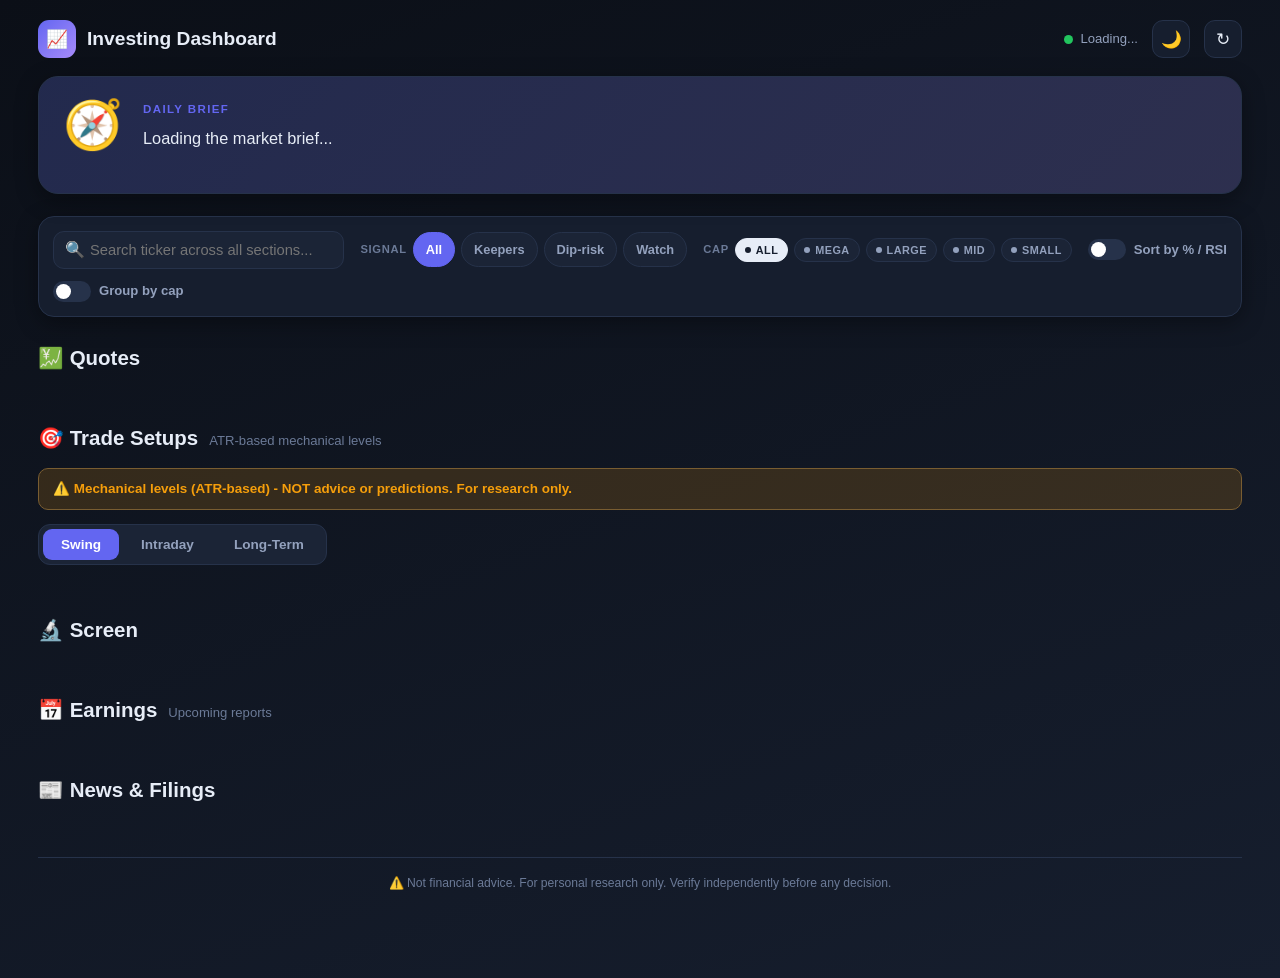
==== commit ca72f599: "Update dashboard.html" ====
--- a/dashboard.html
+++ b/dashboard.html
@@ -29,25 +29,17 @@
   .tnum{font-variant-numeric:tabular-nums}
   a{color:inherit;text-decoration:none}
   .wrap{max-width:1240px;margin:0 auto;padding:20px 18px}
-
-  /* topbar */
   .topbar{display:flex;align-items:center;gap:14px;flex-wrap:wrap;margin-bottom:18px}
   .brand{display:flex;align-items:center;gap:11px;font-weight:800;font-size:1.2rem}
-  .logo{width:38px;height:38px;border-radius:11px;background:linear-gradient(135deg,var(--accent),var(--purple));
-    display:grid;place-items:center;font-size:1.1rem}
+  .logo{width:38px;height:38px;border-radius:11px;background:linear-gradient(135deg,var(--accent),var(--purple));display:grid;place-items:center;font-size:1.1rem}
   .spacer{flex:1}
   .fresh{display:flex;align-items:center;gap:7px;font-size:.82rem;color:var(--muted)}
   .dot{width:9px;height:9px;border-radius:50%;background:var(--green);animation:pulse 2s infinite}
   .dot.stale{background:var(--amber);animation:none}.dot.dead{background:var(--red);animation:none}
   @keyframes pulse{0%,100%{opacity:1}50%{opacity:.4}}
-  .ibtn{width:38px;height:38px;border-radius:11px;border:1px solid var(--line);background:var(--card);
-    color:var(--txt);cursor:pointer;font-size:1.05rem}
+  .ibtn{width:38px;height:38px;border-radius:11px;border:1px solid var(--line);background:var(--card);color:var(--txt);cursor:pointer;font-size:1.05rem}
   .ibtn:hover{background:var(--card2)}
-
-  /* hero / brief */
-  .hero{border-radius:20px;padding:24px;margin-bottom:22px;position:relative;overflow:hidden;
-    background:linear-gradient(135deg,color-mix(in srgb,var(--accent) 16%,var(--card)),
-      color-mix(in srgb,var(--purple) 16%,var(--card)));border:1px solid var(--line);box-shadow:var(--shadow)}
+  .hero{border-radius:20px;padding:24px;margin-bottom:22px;position:relative;overflow:hidden;background:linear-gradient(135deg,color-mix(in srgb,var(--accent) 16%,var(--card)),color-mix(in srgb,var(--purple) 16%,var(--card)));border:1px solid var(--line);box-shadow:var(--shadow)}
   .hero-row{display:flex;gap:20px;align-items:flex-start;flex-wrap:wrap;position:relative;z-index:1}
   .mood-emoji{font-size:3rem;line-height:1;animation:bob 2.6s ease-in-out infinite}
   @keyframes bob{0%,100%{transform:scale(1) rotate(0)}50%{transform:scale(1.12) rotate(-4deg)}}
@@ -55,38 +47,28 @@
   .hero-label{font-size:.72rem;font-weight:800;text-transform:uppercase;letter-spacing:.12em;color:var(--accent);margin-bottom:6px}
   .brief-body{font-size:1.02rem;line-height:1.75}
   .mood-counts{display:flex;gap:10px;margin-top:16px;flex-wrap:wrap}
-  .mpill{display:inline-flex;align-items:center;gap:6px;font-size:.82rem;font-weight:700;
-    padding:6px 12px;border-radius:11px;background:color-mix(in srgb,var(--card) 70%,transparent);border:1px solid var(--line)}
+  .mpill{display:inline-flex;align-items:center;gap:6px;font-size:.82rem;font-weight:700;padding:6px 12px;border-radius:11px;background:color-mix(in srgb,var(--card) 70%,transparent);border:1px solid var(--line)}
   .mpill .n{font-weight:800}.mpill.k .n{color:var(--green)}.mpill.d .n{color:var(--red)}.mpill.w .n{color:var(--amber)}
-
-  /* controls */
-  .controls{background:var(--card);border:1px solid var(--line);border-radius:var(--radius);
-    padding:14px;box-shadow:var(--shadow);margin-bottom:26px;display:flex;flex-wrap:wrap;gap:12px 16px;align-items:center}
+  .controls{background:var(--card);border:1px solid var(--line);border-radius:var(--radius);padding:14px;box-shadow:var(--shadow);margin-bottom:26px;display:flex;flex-wrap:wrap;gap:12px 16px;align-items:center}
   .search{position:relative;flex:1;min-width:200px}
-  .search input{width:100%;padding:10px 12px 10px 36px;border-radius:11px;border:1px solid var(--line);
-    background:var(--card2);color:var(--txt);font-size:.92rem;outline:none}
+  .search input{width:100%;padding:10px 12px 10px 36px;border-radius:11px;border:1px solid var(--line);background:var(--card2);color:var(--txt);font-size:.92rem;outline:none}
   .search input:focus{border-color:var(--accent)}
   .search .si{position:absolute;left:12px;top:50%;transform:translateY(-50%);color:var(--soft)}
   .cg{display:flex;gap:6px;align-items:center;flex-wrap:wrap}
   .cl{font-size:.7rem;font-weight:700;color:var(--soft);text-transform:uppercase;letter-spacing:.06em}
-  .fchip{font-size:.8rem;font-weight:700;padding:7px 12px;border-radius:999px;cursor:pointer;
-    border:1px solid var(--line);background:var(--card2);color:var(--muted);transition:all .15s;user-select:none}
+  .fchip{font-size:.8rem;font-weight:700;padding:7px 12px;border-radius:999px;cursor:pointer;border:1px solid var(--line);background:var(--card2);color:var(--muted);transition:all .15s;user-select:none}
   .fchip:hover{color:var(--txt)}.fchip.active{background:var(--accent);color:#fff;border-color:var(--accent)}
   .fchip.cap.active{background:var(--txt);color:var(--card);border-color:var(--txt)}
   .tgl{display:inline-flex;align-items:center;gap:8px;cursor:pointer;font-size:.82rem;font-weight:600;color:var(--muted)}
   .sw{width:38px;height:21px;border-radius:999px;background:var(--line);position:relative;transition:background .2s}
   .sw::after{content:"";position:absolute;width:15px;height:15px;border-radius:50%;background:#fff;top:3px;left:3px;transition:left .2s}
   .tgl.on .sw{background:var(--accent)}.tgl.on .sw::after{left:20px}
-
-  /* section */
   .section{margin-bottom:34px}
   .sec-head{display:flex;align-items:baseline;gap:11px;margin-bottom:15px;flex-wrap:wrap}
   .sec-head h2{font-size:1.28rem;font-weight:800}
   .sec-head .sub{color:var(--soft);font-size:.82rem}
   .grid{display:grid;gap:15px;grid-template-columns:repeat(auto-fill,minmax(250px,1fr))}
-
-  .card{background:var(--card);border:1px solid var(--line);border-radius:var(--radius);padding:16px;
-    box-shadow:var(--shadow);transition:transform .2s,box-shadow .2s;position:relative}
+  .card{background:var(--card);border:1px solid var(--line);border-radius:var(--radius);padding:16px;box-shadow:var(--shadow);transition:transform .2s,box-shadow .2s;position:relative}
   .card:hover{transform:translateY(-3px);box-shadow:0 12px 30px rgba(0,0,0,.4)}
   .trow{display:flex;align-items:center;justify-content:space-between;gap:10px;margin-bottom:4px}
   .tkr{font-weight:800;font-size:1.12rem}
@@ -94,11 +76,8 @@
   .chg{font-weight:700;font-size:.9rem;padding:2px 9px;border-radius:8px;display:inline-flex;gap:3px}
   .chg.up{color:var(--green);background:var(--green-bg)}.chg.down{color:var(--red);background:var(--red-bg)}
   .chg.flat{color:var(--muted);background:var(--card2)}
-
-  /* cap badge */
   .meta{display:flex;gap:6px;flex-wrap:wrap;align-items:center;margin-top:10px}
-  .cap{display:inline-flex;align-items:center;gap:5px;font-size:.68rem;font-weight:800;padding:3px 9px;
-    border-radius:999px;text-transform:uppercase;letter-spacing:.04em;white-space:nowrap}
+  .cap{display:inline-flex;align-items:center;gap:5px;font-size:.68rem;font-weight:800;padding:3px 9px;border-radius:999px;text-transform:uppercase;letter-spacing:.04em;white-space:nowrap}
   .cap::before{content:"";width:6px;height:6px;border-radius:50%;background:currentColor}
   .cap-Mega{color:var(--purple);background:color-mix(in srgb,var(--purple) 18%,transparent)}
   .cap-Large{color:var(--blue);background:color-mix(in srgb,var(--blue) 18%,transparent)}
@@ -106,43 +85,29 @@
   .cap-Small{color:var(--amber);background:color-mix(in srgb,var(--amber) 18%,transparent)}
   .cap-Unknown{color:var(--grey);background:color-mix(in srgb,var(--grey) 20%,transparent)}
   .mcap{font-size:.76rem;color:var(--muted);font-weight:700}
-
   .chip{font-size:.7rem;font-weight:800;padding:3px 10px;border-radius:999px;text-transform:capitalize;white-space:nowrap}
   .sig-keeper{color:var(--green);background:var(--green-bg)}
   .sig-dip-risk{color:var(--red);background:var(--red-bg)}
   .sig-watch{color:var(--amber);background:var(--amber-bg)}
-
-  /* rsi gauge */
   .mb{margin-top:12px}
-  .mlabel{font-size:.7rem;color:var(--soft);text-transform:uppercase;letter-spacing:.05em;font-weight:700;
-    margin-bottom:6px;display:flex;justify-content:space-between}
-  .rsi{position:relative;height:9px;border-radius:999px;cursor:help;
-    background:linear-gradient(90deg,var(--green) 0%,var(--green) 30%,var(--amber) 30%,var(--amber) 70%,var(--red) 70%,var(--red) 100%)}
-  .rsi-m{position:absolute;top:50%;width:13px;height:13px;border-radius:50%;background:var(--txt);
-    border:2px solid var(--card);transform:translate(-50%,-50%)}
+  .mlabel{font-size:.7rem;color:var(--soft);text-transform:uppercase;letter-spacing:.05em;font-weight:700;margin-bottom:6px;display:flex;justify-content:space-between}
+  .rsi{position:relative;height:9px;border-radius:999px;cursor:help;background:linear-gradient(90deg,var(--green) 0%,var(--green) 30%,var(--amber) 30%,var(--amber) 70%,var(--red) 70%,var(--red) 100%)}
+  .rsi-m{position:absolute;top:50%;width:13px;height:13px;border-radius:50%;background:var(--txt);border:2px solid var(--card);transform:translate(-50%,-50%)}
   .rsi-z{position:absolute;top:-4px;width:1px;height:17px;background:var(--card);opacity:.6}
   .posbar{position:relative;height:9px;border-radius:999px;background:linear-gradient(90deg,var(--red),var(--amber),var(--green))}
-  .pos-m{position:absolute;top:50%;width:12px;height:12px;border-radius:50%;background:var(--txt);
-    border:2px solid var(--card);transform:translate(-50%,-50%)}
+  .pos-m{position:absolute;top:50%;width:12px;height:12px;border-radius:50%;background:var(--txt);border:2px solid var(--card);transform:translate(-50%,-50%)}
   .ends{display:flex;justify-content:space-between;font-size:.66rem;color:var(--soft);margin-top:4px}
   .ma{display:inline-flex;align-items:center;gap:4px;font-size:.76rem;font-weight:700;padding:3px 8px;border-radius:8px}
   .ma-up{color:var(--green);background:var(--green-bg)}.ma-down{color:var(--red);background:var(--red-bg)}
-
-  /* group head */
   .ghead{grid-column:1/-1;display:flex;align-items:center;gap:10px;margin-top:6px;padding-bottom:6px;border-bottom:2px solid var(--line)}
   .ghead h3{font-size:1rem;font-weight:800}
   .gcount{font-size:.72rem;font-weight:800;padding:2px 9px;border-radius:999px;background:var(--card2);color:var(--muted)}
-
-  /* trades */
-  .tdisc{background:var(--amber-bg);border:1px solid color-mix(in srgb,var(--amber) 40%,var(--line));
-    color:var(--amber);border-radius:10px;padding:10px 14px;font-size:.84rem;font-weight:600;margin-bottom:14px}
+  .tdisc{background:var(--amber-bg);border:1px solid color-mix(in srgb,var(--amber) 40%,var(--line));color:var(--amber);border-radius:10px;padding:10px 14px;font-size:.84rem;font-weight:600;margin-bottom:14px}
   .ttabs{display:inline-flex;gap:4px;background:var(--card2);border:1px solid var(--line);border-radius:12px;padding:4px;margin-bottom:16px}
-  .ttab{font-size:.85rem;font-weight:800;padding:8px 18px;border-radius:9px;cursor:pointer;color:var(--muted);
-    background:transparent;border:none;transition:all .2s}
+  .ttab{font-size:.85rem;font-weight:800;padding:8px 18px;border-radius:9px;cursor:pointer;color:var(--muted);background:transparent;border:none;transition:all .2s}
   .ttab:hover{color:var(--txt)}.ttab.active{background:var(--accent);color:#fff}
   .tgrid{display:grid;gap:15px;grid-template-columns:repeat(auto-fill,minmax(310px,1fr))}
-  .tcard{background:var(--card);border:1px solid var(--line);border-radius:var(--radius);padding:17px;
-    box-shadow:var(--shadow);transition:transform .2s,box-shadow .2s}
+  .tcard{background:var(--card);border:1px solid var(--line);border-radius:var(--radius);padding:17px;box-shadow:var(--shadow);transition:transform .2s,box-shadow .2s}
   .tcard:hover{transform:translateY(-3px);box-shadow:0 12px 30px rgba(0,0,0,.4)}
   .ttop{display:flex;align-items:center;justify-content:space-between;gap:10px;margin-bottom:6px}
   .ttl{display:flex;align-items:center;gap:8px;flex-wrap:wrap}
@@ -156,70 +121,53 @@
   .e-stop{background:var(--red-bg)}.e-stop .elabel,.e-stop .eval{color:var(--red)}
   .e-entry{background:var(--blue-bg)}.e-entry .elabel,.e-entry .eval{color:var(--blue)}
   .e-target{background:var(--green-bg)}.e-target .elabel,.e-target .eval{color:var(--green)}
-  .rrbar{position:relative;height:11px;border-radius:999px;margin-top:2px;
-    background:linear-gradient(90deg,var(--red),var(--amber),var(--green))}
+  .rrbar{position:relative;height:11px;border-radius:999px;margin-top:2px;background:linear-gradient(90deg,var(--red),var(--amber),var(--green))}
   .rrm{position:absolute;top:50%;transform:translate(-50%,-50%);width:13px;height:13px;border-radius:50%;border:3px solid var(--card)}
   .rrm.s{background:var(--red)}.rrm.e{background:var(--txt);width:15px;height:15px}.rrm.t{background:var(--green)}
   .rrends{display:flex;justify-content:space-between;margin-top:6px;font-size:.66rem;font-weight:700}
   .rrends .s{color:var(--red)}.rrends .e{color:var(--muted)}.rrends .t{color:var(--green)}
-
-  /* earnings */
   .tl{display:flex;flex-direction:column;gap:10px}
-  .tli{display:flex;align-items:center;gap:13px;background:var(--card);border:1px solid var(--line);
-    border-radius:10px;padding:12px 15px;box-shadow:var(--shadow);transition:transform .18s}
+  .tli{display:flex;align-items:center;gap:13px;background:var(--card);border:1px solid var(--line);border-radius:10px;padding:12px 15px;box-shadow:var(--shadow);transition:transform .18s}
   .tli:hover{transform:translateX(3px)}
-  .tld{display:flex;flex-direction:column;align-items:center;min-width:54px;padding:6px;border-radius:10px;
-    background:var(--accent);color:#fff}
+  .tld{display:flex;flex-direction:column;align-items:center;min-width:54px;padding:6px;border-radius:10px;background:var(--accent);color:#fff}
   .tld .d{font-size:1.25rem;font-weight:800;line-height:1}.tld .m{font-size:.66rem;font-weight:800;text-transform:uppercase}
   .tlt{font-weight:800;font-size:1.02rem}
   .tlc{margin-left:auto;font-size:.78rem;font-weight:700;padding:5px 11px;border-radius:999px;background:var(--card2);color:var(--muted)}
   .tlc.soon{background:var(--amber-bg);color:var(--amber)}.tlc.today{background:var(--red-bg);color:var(--red)}.tlc.past{opacity:.5}
-
-  /* news */
   .news{display:grid;gap:11px;grid-template-columns:repeat(auto-fill,minmax(290px,1fr))}
-  .ncard{display:flex;gap:11px;align-items:flex-start;background:var(--card);border:1px solid var(--line);
-    border-radius:10px;padding:13px;box-shadow:var(--shadow);transition:transform .2s,border-color .2s}
+  .ncard{display:flex;gap:11px;align-items:flex-start;background:var(--card);border:1px solid var(--line);border-radius:10px;padding:13px;box-shadow:var(--shadow);transition:transform .2s,border-color .2s}
   .ncard:hover{transform:translateY(-2px);border-color:var(--accent)}
   .nic{font-size:1.2rem;width:36px;height:36px;display:grid;place-items:center;border-radius:9px;background:var(--card2);flex:none}
   .nhead{font-size:.88rem;font-weight:600;line-height:1.4}.nurl{font-size:.7rem;color:var(--soft);margin-top:3px}
-
   .empty{grid-column:1/-1;text-align:center;padding:30px;color:var(--soft);font-size:.9rem;border:1px dashed var(--line);border-radius:var(--radius)}
   .empty .em{font-size:1.7rem;display:block;margin-bottom:8px;opacity:.7}
-  .errbox{background:var(--red-bg);border:1px solid var(--red);color:var(--red);border-radius:var(--radius);
-    padding:16px 18px;font-weight:600;display:flex;align-items:center;gap:10px;margin-bottom:20px}
+  .errbox{background:var(--red-bg);border:1px solid var(--red);color:var(--red);border-radius:var(--radius);padding:16px 18px;font-weight:600;display:flex;align-items:center;gap:10px;margin-bottom:20px}
   .disc{text-align:center;color:var(--soft);font-size:.76rem;margin-top:36px;padding:16px;border-top:1px solid var(--line)}
-  .hidden{display:none!important}
 </style>
 </head>
 <body>
 <div class="wrap">
-
   <div class="topbar">
     <div class="brand"><span class="logo">📈</span><span>Investing Dashboard</span></div>
     <div class="spacer"></div>
-    <div class="fresh"><span class="dot" id="freshDot"></span><span id="freshText">Loading…</span></div>
+    <div class="fresh"><span class="dot" id="freshDot"></span><span id="freshText">Loading...</span></div>
     <button class="ibtn" id="themeBtn" title="Theme">🌙</button>
     <button class="ibtn" id="refreshBtn" title="Refresh">↻</button>
   </div>
-
   <div id="errorSlot"></div>
-
-  <!-- Daily Brief -->
   <section class="hero">
     <div class="hero-row">
       <div class="mood-emoji" id="moodEmoji">🧭</div>
       <div class="hero-text">
         <div class="hero-label">Daily Brief</div>
-        <div class="brief-body" id="briefBody">Loading the market brief…</div>
+        <div class="brief-body" id="briefBody">Loading the market brief...</div>
         <div class="mood-counts" id="moodCounts"></div>
       </div>
     </div>
   </section>
-
-  <!-- Controls -->
   <div class="controls">
     <div class="search"><span class="si">🔍</span>
-      <input type="text" id="searchInput" placeholder="Search ticker across all sections…" autocomplete="off"></div>
+      <input type="text" id="searchInput" placeholder="Search ticker across all sections..." autocomplete="off"></div>
     <div class="cg"><span class="cl">Signal</span>
       <span class="fchip active" data-sig="all">All</span>
       <span class="fchip" data-sig="keeper">Keepers</span>
@@ -234,17 +182,13 @@
     <div class="tgl" id="sortToggle"><span class="sw"></span><span>Sort by % / RSI</span></div>
     <div class="tgl" id="groupToggle"><span class="sw"></span><span>Group by cap</span></div>
   </div>
-
-  <!-- Quotes -->
   <section class="section">
     <div class="sec-head"><h2>💹 Quotes</h2><span class="sub" id="quotesSub"></span></div>
     <div class="grid" id="quotesGrid"></div>
   </section>
-
-  <!-- Trade Setups -->
   <section class="section">
     <div class="sec-head"><h2>🎯 Trade Setups</h2><span class="sub">ATR-based mechanical levels</span></div>
-    <div class="tdisc">⚠️ Mechanical levels (ATR-based) — NOT advice or predictions. For research only.</div>
+    <div class="tdisc">⚠️ Mechanical levels (ATR-based) - NOT advice or predictions. For research only.</div>
     <div class="ttabs" id="tradeTabs">
       <button class="ttab active" data-bucket="swing">Swing</button>
       <button class="ttab" data-bucket="intraday">Intraday</button>
@@ -252,71 +196,49 @@
     </div>
     <div class="tgrid" id="tradeGrid"></div>
   </section>
-
-  <!-- Screen -->
   <section class="section">
     <div class="sec-head"><h2>🔬 Screen</h2><span class="sub" id="screenSub"></span></div>
     <div class="grid" id="screenGrid"></div>
   </section>
-
-  <!-- Earnings -->
   <section class="section">
     <div class="sec-head"><h2>📅 Earnings</h2><span class="sub">Upcoming reports</span></div>
     <div class="tl" id="earningsList"></div>
   </section>
-
-  <!-- News -->
   <section class="section">
     <div class="sec-head"><h2>📰 News &amp; Filings</h2></div>
     <div class="news" id="newsList"></div>
   </section>
-
   <div class="disc">⚠️ Not financial advice. For personal research only. Verify independently before any decision.</div>
 </div>
-
 <script>
 (function(){
   "use strict";
   var DATA=null;
   var state={sig:"all",cap:"all",search:"",sortAlt:false,groupCap:false,bucket:"swing"};
-
-  // theme
   var themeBtn=document.getElementById("themeBtn");
   function applyTheme(t){document.documentElement.setAttribute("data-theme",t==="light"?"light":"");themeBtn.textContent=t==="light"?"🌙":"☀️";}
   var saved=null;try{saved=localStorage.getItem("dash-theme");}catch(e){}
-  if(!saved)saved="dark";
+  if(!saved){saved="dark";}
   applyTheme(saved);
   themeBtn.addEventListener("click",function(){
     var cur=document.documentElement.getAttribute("data-theme")==="light"?"light":"dark";
     var nx=cur==="light"?"dark":"light";applyTheme(nx);try{localStorage.setItem("dash-theme",nx);}catch(e){}});
-
-  // helpers
-  function esc(s){if(s==null)return"";return String(s).replace(/[&<>"']/g,function(c){return{"&":"&amp;","<":"&lt;",">":"&gt;",'"':"&quot;","'":"&#39;"}[c];});}
-  function n(v){return(v==null||isNaN(v))?null:Number(v);}
-  function money(v){return(v==null||isNaN(v))?"—":"$"+Number(v).toLocaleString("en-US",{minimumFractionDigits:2,maximumFractionDigits:2});}
+  function esc(s){if(s==null){return "";}return String(s).replace(/[&<>"']/g,function(c){return {"&":"&amp;","<":"&lt;",">":"&gt;",'"':"&quot;","'":"&#39;"}[c];});}
+  function n(v){return (v==null||isNaN(v))?null:Number(v);}
+  function money(v){return (v==null||isNaN(v))?"—":"$"+Number(v).toLocaleString("en-US",{minimumFractionDigits:2,maximumFractionDigits:2});}
   function clamp(x,lo,hi){return Math.max(lo,Math.min(hi,x));}
-  function capCls(t){return({Mega:1,Large:1,Mid:1,Small:1,Unknown:1}[t])?t:"Unknown";}
+  function capCls(t){return ({Mega:1,Large:1,Mid:1,Small:1,Unknown:1}[t])?t:"Unknown";}
   function sigCls(s){return s==="keeper"?"sig-keeper":s==="dip-risk"?"sig-dip-risk":"sig-watch";}
-  function matchSearch(tk){return!state.search||String(tk||"").toUpperCase().indexOf(state.search.toUpperCase())!==-1;}
+  function matchSearch(tk){return !state.search||String(tk||"").toUpperCase().indexOf(state.search.toUpperCase())!==-1;}
   function passCap(t){return state.cap==="all"||capCls(t)===state.cap;}
   function passSig(s){return state.sig==="all"||s===state.sig;}
-
-  function capBadge(tier,mc){
-    var t=capCls(tier);
-    return '<span class="cap cap-'+t+'">'+esc(t)+'</span>'+(mc?'<span class="mcap">'+esc(mc)+'</span>':'');
-  }
-
-  // card builders
+  function capBadge(tier,mc){var t=capCls(tier);return '<span class="cap cap-'+t+'">'+esc(t)+'</span>'+(mc?'<span class="mcap">'+esc(mc)+'</span>':'');}
   function quoteCard(q){
     var cp=n(q.change_pct);var d=cp===null?"flat":cp>0?"up":cp<0?"down":"flat";
     var ar=d==="up"?"▲":d==="down"?"▼":"■";
     var txt=cp===null?"—":(cp>0?"+":"")+cp.toFixed(2)+"%";
-    return '<div class="card"><div class="trow"><span class="tkr">'+esc(q.ticker)+'</span>'+
-      '<span class="chg '+d+' tnum">'+ar+' '+txt+'</span></div>'+
-      '<div class="price tnum">'+money(q.price)+'</div>'+
-      '<div class="meta">'+capBadge(q.cap_tier,q.market_cap_str)+'</div></div>';
-  }
-
+    return '<div class="card"><div class="trow"><span class="tkr">'+esc(q.ticker)+'</span><span class="chg '+d+' tnum">'+ar+' '+txt+'</span></div><div class="price tnum">'+money(q.price)+'</div><div class="meta">'+capBadge(q.cap_tier,q.market_cap_str)+'</div></div>';
+  }
   function screenCard(s){
     var rsi=n(s.rsi);var rp=rsi===null?50:clamp(rsi,0,100);
     var pos=n(s.pos_52w_pct);var pp=pos===null?50:clamp(pos,0,100);
@@ -324,96 +246,67 @@
     var maH=ma===null?"":'<span class="ma '+(up?"ma-up":"ma-down")+' tnum">'+(up?"▲":"▼")+' 200MA '+(ma>0?"+":"")+ma.toFixed(1)+'%</span>';
     var rl=rsi===null?"—":rsi.toFixed(1);
     var rstate=rsi===null?"":rsi>=70?"Overbought":rsi<=30?"Oversold":"Neutral";
-    return '<div class="card"><div class="trow"><span class="tkr">'+esc(s.ticker)+'</span>'+
-      '<span class="chip '+sigCls(s.signal)+'">'+esc(s.signal||"")+'</span></div>'+
-      '<div class="meta">'+capBadge(s.cap_tier,s.market_cap_str)+maH+'</div>'+
-      '<div class="mb"><div class="mlabel"><span>RSI</span><span class="tnum">'+rl+'</span></div>'+
-      '<div class="rsi" title="RSI '+rl+' — '+rstate+'"><div class="rsi-z" style="left:30%"></div>'+
-      '<div class="rsi-z" style="left:70%"></div><div class="rsi-m" style="left:'+rp+'%"></div></div></div>'+
-      '<div class="mb"><div class="mlabel"><span>52-Week Position</span><span class="tnum">'+(pos===null?"—":pos.toFixed(0)+"%")+'</span></div>'+
-      '<div class="posbar"><div class="pos-m" style="left:'+pp+'%"></div></div>'+
-      '<div class="ends"><span>52w Low</span><span>52w High</span></div></div></div>';
-  }
-
-  function rrCls(rr){if(rr==null||isNaN(rr))return"rr-mid";if(rr>=2)return"rr-good";if(rr>=1)return"rr-mid";return"rr-bad";}
+    return '<div class="card"><div class="trow"><span class="tkr">'+esc(s.ticker)+'</span><span class="chip '+sigCls(s.signal)+'">'+esc(s.signal||"")+'</span></div><div class="meta">'+capBadge(s.cap_tier,s.market_cap_str)+maH+'</div><div class="mb"><div class="mlabel"><span>RSI</span><span class="tnum">'+rl+'</span></div><div class="rsi" title="RSI '+rl+' - '+rstate+'"><div class="rsi-z" style="left:30%"></div><div class="rsi-z" style="left:70%"></div><div class="rsi-m" style="left:'+rp+'%"></div></div></div><div class="mb"><div class="mlabel"><span>52-Week Position</span><span class="tnum">'+(pos===null?"—":pos.toFixed(0)+"%")+'</span></div><div class="posbar"><div class="pos-m" style="left:'+pp+'%"></div></div><div class="ends"><span>52w Low</span><span>52w High</span></div></div></div>';
+  }
+  function rrCls(rr){if(rr==null||isNaN(rr)){return "rr-mid";}if(rr>=2){return "rr-good";}if(rr>=1){return "rr-mid";}return "rr-bad";}
   function tradeCard(t){
     var b=t.buckets&&t.buckets[state.bucket];
     var sc=DATA.screenIndex&&DATA.screenIndex[t.ticker];
     var capH=sc?capBadge(sc.cap_tier,sc.market_cap_str):"";
     var sigH=sc&&sc.signal?'<span class="chip '+sigCls(sc.signal)+'">'+esc(sc.signal)+'</span>':"";
-    if(!b){return '<div class="tcard"><div class="ttop"><div class="ttl"><span class="tkr">'+esc(t.ticker)+'</span></div></div>'+
-      '<div class="empty" style="border:none;padding:14px 0">No setup available</div></div>';}
+    if(!b){return '<div class="tcard"><div class="ttop"><div class="ttl"><span class="tkr">'+esc(t.ticker)+'</span></div></div><div class="empty" style="border:none;padding:14px 0">No setup available</div></div>';}
     var entry=n(b.entry),target=n(b.target),stop=n(b.stop),rr=n(b.rr);
     var lo=Math.min(stop,target,entry),hi=Math.max(stop,target,entry),span=(hi-lo)||1;
     function pct(v){return clamp(((v-lo)/span)*100,0,100);}
-    return '<div class="tcard"><div class="ttop"><div class="ttl"><span class="tkr">'+esc(t.ticker)+'</span>'+
-      '<span class="atr tnum">ATR '+(t.atr==null||isNaN(t.atr)?"—":Number(t.atr).toFixed(2))+'</span></div>'+
-      '<span class="rr '+rrCls(rr)+' tnum">R:R '+(rr===null?"—":rr.toFixed(1))+'</span></div>'+
-      (capH||sigH?'<div class="meta">'+sigH+capH+'</div>':'')+
-      '<div class="ets"><div class="ebox e-stop"><div class="elabel">Stop-Loss</div><div class="eval tnum">'+money(stop)+'</div></div>'+
-      '<div class="ebox e-entry"><div class="elabel">Entry</div><div class="eval tnum">'+money(entry)+'</div></div>'+
-      '<div class="ebox e-target"><div class="elabel">Target</div><div class="eval tnum">'+money(target)+'</div></div></div>'+
-      '<div class="rrbar"><div class="rrm s" style="left:'+pct(stop)+'%"></div>'+
-      '<div class="rrm e" style="left:'+pct(entry)+'%"></div>'+
-      '<div class="rrm t" style="left:'+pct(target)+'%"></div></div>'+
-      '<div class="rrends"><span class="s">◄ Stop</span><span class="e">Entry</span><span class="t">Target ►</span></div></div>';
-  }
-
-  // renderers
+    return '<div class="tcard"><div class="ttop"><div class="ttl"><span class="tkr">'+esc(t.ticker)+'</span><span class="atr tnum">ATR '+(t.atr==null||isNaN(t.atr)?"—":Number(t.atr).toFixed(2))+'</span></div><span class="rr '+rrCls(rr)+' tnum">R:R '+(rr===null?"—":rr.toFixed(1))+'</span></div>'+(capH||sigH?'<div class="meta">'+sigH+capH+'</div>':'')+'<div class="ets"><div class="ebox e-stop"><div class="elabel">Stop-Loss</div><div class="eval tnum">'+money(stop)+'</div></div><div class="ebox e-entry"><div class="elabel">Entry</div><div class="eval tnum">'+money(entry)+'</div></div><div class="ebox e-target"><div class="elabel">Target</div><div class="eval tnum">'+money(target)+'</div></div></div><div class="rrbar"><div class="rrm s" style="left:'+pct(stop)+'%"></div><div class="rrm e" style="left:'+pct(entry)+'%"></div><div class="rrm t" style="left:'+pct(target)+'%"></div></div><div class="rrends"><span class="s">◄ Stop</span><span class="e">Entry</span><span class="t">Target ►</span></div></div>';
+  }
   function renderBrief(){
     var brief=(DATA&&DATA.brief)||"";
     var first=Array.from(brief.trim())[0]||"";
-    document.getElementById("moodEmoji").textContent=/[\u{1F000}-\u{1FAFF}\u{2600}-\u{27BF}]/u.test(first)?first:"🧭";
+    var isEmoji=/[\u{1F000}-\u{1FAFF}\u{2600}-\u{27BF}]/u.test(first);
+    document.getElementById("moodEmoji").textContent=isEmoji?first:"🧭";
     document.getElementById("briefBody").innerHTML=esc(brief).replace(/  
 /g,"<br>").replace(/
 /g,"<br>")||"No brief.";
-    var k=0,d=0,w=0;(DATA.screen||[]).forEach(function(s){if(s.signal==="keeper")k++;else if(s.signal==="dip-risk")d++;else if(s.signal==="watch")w++;});
-    document.getElementById("moodCounts").innerHTML=
-      '<span class="mpill k">🟢 Keepers <span class="n tnum">'+k+'</span></span>'+
-      '<span class="mpill d">🔴 Dip-risk <span class="n tnum">'+d+'</span></span>'+
-      '<span class="mpill w">🟡 Watch <span class="n tnum">'+w+'</span></span>';
-  }
-
+    var k=0,d=0,w=0;(DATA.screen||[]).forEach(function(s){if(s.signal==="keeper"){k++;}else if(s.signal==="dip-risk"){d++;}else if(s.signal==="watch"){w++;}});
+    document.getElementById("moodCounts").innerHTML='<span class="mpill k">🟢 Keepers <span class="n tnum">'+k+'</span></span><span class="mpill d">🔴 Dip-risk <span class="n tnum">'+d+'</span></span><span class="mpill w">🟡 Watch <span class="n tnum">'+w+'</span></span>';
+  }
   function renderQuotes(){
     var grid=document.getElementById("quotesGrid");
     var list=(DATA.quotes||[]).filter(function(q){
-      if(!matchSearch(q.ticker))return false;
-      if(!passCap(q.cap_tier))return false;
-      if(state.sig!=="all"){var sc=DATA.screenIndex[q.ticker];if(!sc||!passSig(sc.signal))return false;}
+      if(!matchSearch(q.ticker)){return false;}
+      if(!passCap(q.cap_tier)){return false;}
+      if(state.sig!=="all"){var sc=DATA.screenIndex[q.ticker];if(!sc||!passSig(sc.signal)){return false;}}
       return true;});
-    if(state.sortAlt)list.sort(function(a,b){return n(b.change_pct)-n(a.change_pct);});
-    else list.sort(function(a,b){return String(a.ticker).localeCompare(String(b.ticker));});
+    if(state.sortAlt){list.sort(function(a,b){return n(b.change_pct)-n(a.change_pct);});}
+    else{list.sort(function(a,b){return String(a.ticker).localeCompare(String(b.ticker));});}
     document.getElementById("quotesSub").textContent=list.length+(list.length===1?" symbol":" symbols");
     if(!list.length){grid.innerHTML='<div class="empty"><span class="em">📭</span>No quotes match.</div>';return;}
     if(state.groupCap){
       var tiers=["Mega","Large","Mid","Small","Unknown"],lab={Mega:"Mega Cap",Large:"Large Cap",Mid:"Mid Cap",Small:"Small Cap",Unknown:"Unknown"};
-      var h="";tiers.forEach(function(ti){var bk=list.filter(function(q){return capCls(q.cap_tier)===ti;});if(!bk.length)return;
-        h+='<div class="ghead"><h3>'+lab[ti]+'</h3><span class="gcount">'+bk.length+'</span></div>';bk.forEach(function(q){h+=quoteCard(q);});});
+      var h="";tiers.forEach(function(ti){var bk=list.filter(function(q){return capCls(q.cap_tier)===ti;});if(!bk.length){return;}h+='<div class="ghead"><h3>'+lab[ti]+'</h3><span class="gcount">'+bk.length+'</span></div>';bk.forEach(function(q){h+=quoteCard(q);});});
       grid.innerHTML=h;
-    }else grid.innerHTML=list.map(quoteCard).join("");
-  }
-
+    }else{grid.innerHTML=list.map(quoteCard).join("");}
+  }
   function renderScreen(){
     var grid=document.getElementById("screenGrid");
     var list=(DATA.screen||[]).filter(function(s){return matchSearch(s.ticker)&&passSig(s.signal)&&passCap(s.cap_tier);});
-    if(state.sortAlt)list.sort(function(a,b){return n(b.rsi)-n(a.rsi);});
-    else list.sort(function(a,b){return String(a.ticker).localeCompare(String(b.ticker));});
+    if(state.sortAlt){list.sort(function(a,b){return n(b.rsi)-n(a.rsi);});}
+    else{list.sort(function(a,b){return String(a.ticker).localeCompare(String(b.ticker));});}
     document.getElementById("screenSub").textContent=list.length+(list.length===1?" result":" results");
     grid.innerHTML=list.length?list.map(screenCard).join(""):'<div class="empty"><span class="em">🔍</span>No results match.</div>';
   }
-
   function renderTrades(){
     var grid=document.getElementById("tradeGrid");
     var list=(DATA.trades||[]).filter(function(t){
-      if(!matchSearch(t.ticker))return false;
+      if(!matchSearch(t.ticker)){return false;}
       var sc=DATA.screenIndex[t.ticker];
-      if(state.cap!=="all"&&(!sc||!passCap(sc.cap_tier)))return false;
-      if(state.sig!=="all"&&(!sc||!passSig(sc.signal)))return false;
+      if(state.cap!=="all"&&(!sc||!passCap(sc.cap_tier))){return false;}
+      if(state.sig!=="all"&&(!sc||!passSig(sc.signal))){return false;}
       return true;});
     list.sort(function(a,b){return String(a.ticker).localeCompare(String(b.ticker));});
     grid.innerHTML=list.length?list.map(tradeCard).join(""):'<div class="empty"><span class="em">🎯</span>No setups match.</div>';
   }
-
   function renderEarnings(){
     var el=document.getElementById("earningsList");
     var list=(DATA.earnings||[]).filter(function(e){return matchSearch(e.ticker);});
@@ -425,27 +318,18 @@
       var dt=new Date(e.date),ok=!isNaN(dt.getTime());
       var diff=ok?Math.round((new Date(dt.getFullYear(),dt.getMonth(),dt.getDate())-today)/86400000):null;
       var cls="",txt="";
-      if(diff===null)txt="—";else if(diff<0){cls="past";txt=Math.abs(diff)+"d ago";}
-      else if(diff===0){cls="today";txt="Today";}else if(diff<=7){cls="soon";txt="in "+diff+"d";}else txt="in "+diff+"d";
-      return '<div class="tli"><div class="tld"><span class="d tnum">'+(ok?dt.getDate():"?")+'</span>'+
-        '<span class="m">'+(ok?mon[dt.getMonth()]:"")+'</span></div>'+
-        '<span class="tlt">'+esc(e.ticker)+'</span><span class="tlc '+cls+'">'+txt+'</span></div>';
+      if(diff===null){txt="—";}else if(diff<0){cls="past";txt=Math.abs(diff)+"d ago";}
+      else if(diff===0){cls="today";txt="Today";}else if(diff<=7){cls="soon";txt="in "+diff+"d";}else{txt="in "+diff+"d";}
+      return '<div class="tli"><div class="tld"><span class="d tnum">'+(ok?dt.getDate():"?")+'</span><span class="m">'+(ok?mon[dt.getMonth()]:"")+'</span></div><span class="tlt">'+esc(e.ticker)+'</span><span class="tlc '+cls+'">'+txt+'</span></div>';
     }).join("");
   }
-
-  function newsIcon(u,h){u=(u||"").toLowerCase();h=(h||"").toLowerCase();
-    if(u.indexOf("sec.gov")!==-1||h.indexOf("8-k")!==-1||h.indexOf("filing")!==-1)return"📄";
-    if(h.indexOf("earnings")!==-1)return"💰";if(h.indexOf("analyst")!==-1||h.indexOf("target")!==-1)return"🎯";return"📰";}
+  function newsIcon(u,h){u=(u||"").toLowerCase();h=(h||"").toLowerCase();if(u.indexOf("sec.gov")!==-1||h.indexOf("8-k")!==-1||h.indexOf("filing")!==-1){return "📄";}if(h.indexOf("earnings")!==-1){return "💰";}if(h.indexOf("analyst")!==-1||h.indexOf("target")!==-1){return "🎯";}return "📰";}
   function renderNews(){
     var el=document.getElementById("newsList");
     var list=(DATA.news||[]);
     if(!list.length){el.innerHTML='<div class="empty"><span class="em">📰</span>No news available.</div>';return;}
-    el.innerHTML=list.map(function(nw){var host="";try{host=new URL(nw.url).hostname.replace(/^www\./,"");}catch(e){}
-      return '<a class="ncard" href="'+esc(nw.url||"#")+'" target="_blank" rel="noopener">'+
-        '<span class="nic">'+newsIcon(nw.url,nw.headline)+'</span><span><span class="nhead">'+esc(nw.headline)+'</span>'+
-        (host?'<span class="nurl">'+esc(host)+'</span>':'')+'</span></a>';}).join("");
-  }
-
+    el.innerHTML=list.map(function(nw){var host="";try{host=new URL(nw.url).hostname.replace(/^www\./,"");}catch(e){host="";}return '<a class="ncard" href="'+esc(nw.url||"#")+'" target="_blank" rel="noopener"><span class="nic">'+newsIcon(nw.url,nw.headline)+'</span><span><span class="nhead">'+esc(nw.headline)+'</span>'+(host?'<span class="nurl">'+esc(host)+'</span>':'')+'</span></a>';}).join("");
+  }
   function renderFresh(){
     var dot=document.getElementById("freshDot"),txt=document.getElementById("freshText");
     var g=DATA&&DATA.generated_at?new Date(DATA.generated_at):null;
@@ -454,42 +338,27 @@
     dot.className="dot"+(m>30?" dead":m>10?" stale":"");
     txt.textContent="Updated "+(m<1?"just now":m<60?m+"m ago":Math.floor(m/60)+"h "+(m%60)+"m ago");
   }
-
   function renderAll(){
-    if(!DATA)return;
+    if(!DATA){return;}
     DATA.screenIndex={};(DATA.screen||[]).forEach(function(s){DATA.screenIndex[s.ticker]=s;});
     renderBrief();renderQuotes();renderTrades();renderScreen();renderEarnings();renderNews();renderFresh();
   }
-
-  // load
   function showError(m){document.getElementById("errorSlot").innerHTML='<div class="errbox">⚠️ <span>'+esc(m)+'</span></div>';}
   function loadData(){
     fetch("data.json?_="+Date.now(),{cache:"no-store"})
-      .then(function(r){if(!r.ok)throw new Error("HTTP "+r.status);return r.json();})
+      .then(function(r){if(!r.ok){throw new Error("HTTP "+r.status);}return r.json();})
       .then(function(j){DATA=j||{};document.getElementById("errorSlot").innerHTML="";renderAll();})
-      .catch(function(e){showError("Could not load data.json — "+(e&&e.message?e.message:"error")+". Retrying next refresh.");
-        var d=document.getElementById("freshDot");if(d)d.className="dot dead";
+      .catch(function(e){showError("Could not load data.json - "+(e&&e.message?e.message:"error")+". Retrying next refresh.");
+        var d=document.getElementById("freshDot");if(d){d.className="dot dead";}
         document.getElementById("freshText").textContent="Load failed";});
   }
-
-  // events
   document.getElementById("refreshBtn").addEventListener("click",loadData);
   document.getElementById("searchInput").addEventListener("input",function(e){state.search=e.target.value.trim();renderAll();});
-  document.querySelectorAll(".fchip[data-sig]").forEach(function(c){c.addEventListener("click",function(){
-    state.sig=c.getAttribute("data-sig");
-    document.querySelectorAll(".fchip[data-sig]").forEach(function(x){x.classList.toggle("active",x===c);});renderAll();});});
-  document.querySelectorAll(".fchip[data-cap]").forEach(function(c){c.addEventListener("click",function(){
-    state.cap=c.getAttribute("data-cap");
-    document.querySelectorAll(".fchip[data-cap]").forEach(function(x){x.classList.toggle("active",x===c);});renderAll();});});
-  document.querySelectorAll(".ttab").forEach(function(b){b.addEventListener("click",function(){
-    state.bucket=b.getAttribute("data-bucket");
-    document.querySelectorAll(".ttab").forEach(function(x){x.classList.toggle("active",x===b);});renderTrades();});});
-  document.getElementById("sortToggle").addEventListener("click",function(){
-    state.sortAlt=!state.sortAlt;this.classList.toggle("on",state.sortAlt);renderAll();});
-  document.getElementById("groupToggle").addEventListener("click",function(){
-    state.groupCap=!state.groupCap;this.classList.toggle("on",state.groupCap);renderQuotes();});
-
-  // init
+  document.querySelectorAll(".fchip[data-sig]").forEach(function(c){c.addEventListener("click",function(){state.sig=c.getAttribute("data-sig");document.querySelectorAll(".fchip[data-sig]").forEach(function(x){x.classList.toggle("active",x===c);});renderAll();});});
+  document.querySelectorAll(".fchip[data-cap]").forEach(function(c){c.addEventListener("click",function(){state.cap=c.getAttribute("data-cap");document.querySelectorAll(".fchip[data-cap]").forEach(function(x){x.classList.toggle("active",x===c);});renderAll();});});
+  document.querySelectorAll(".ttab").forEach(function(b){b.addEventListener("click",function(){state.bucket=b.getAttribute("data-bucket");document.querySelectorAll(".ttab").forEach(function(x){x.classList.toggle("active",x===b);});renderTrades();});});
+  document.getElementById("sortToggle").addEventListener("click",function(){state.sortAlt=!state.sortAlt;this.classList.toggle("on",state.sortAlt);renderAll();});
+  document.getElementById("groupToggle").addEventListener("click",function(){state.groupCap=!state.groupCap;this.classList.toggle("on",state.groupCap);renderQuotes();});
   loadData();
   setInterval(loadData,5*60*1000);
 })();
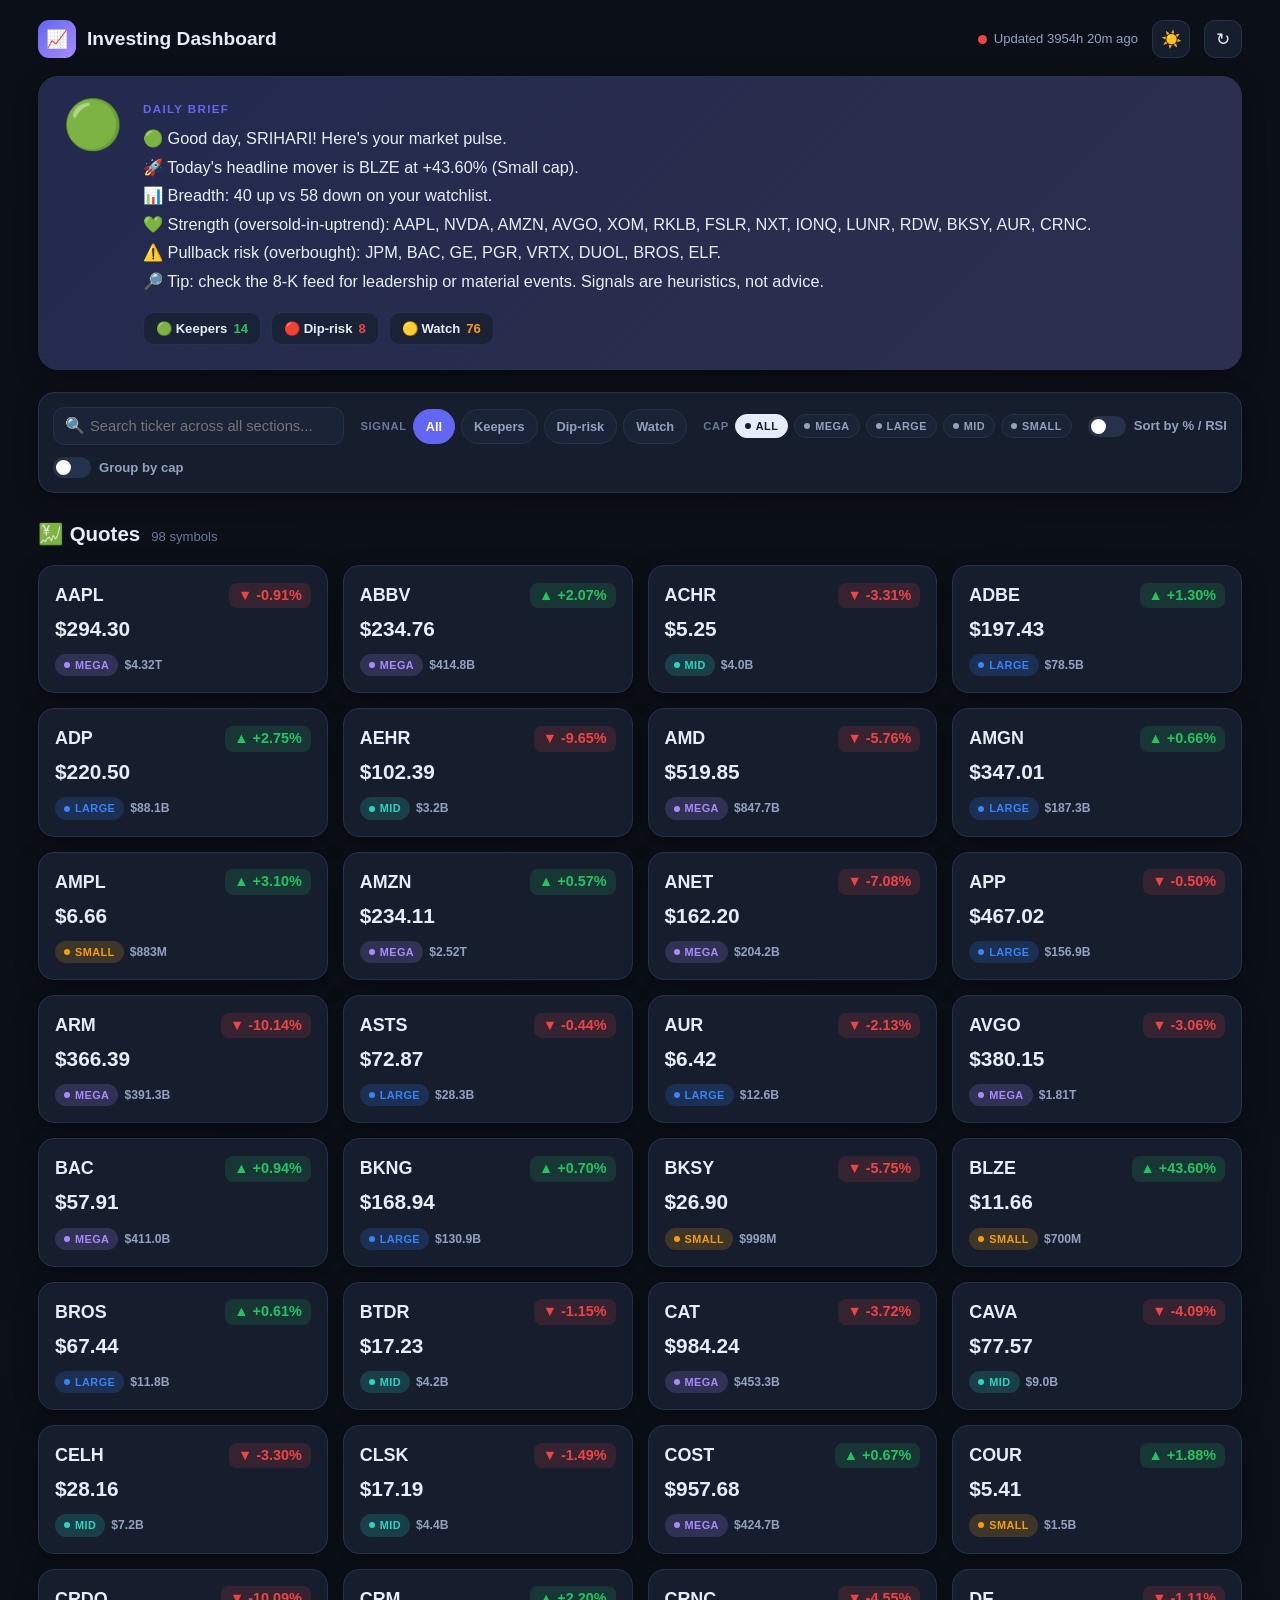
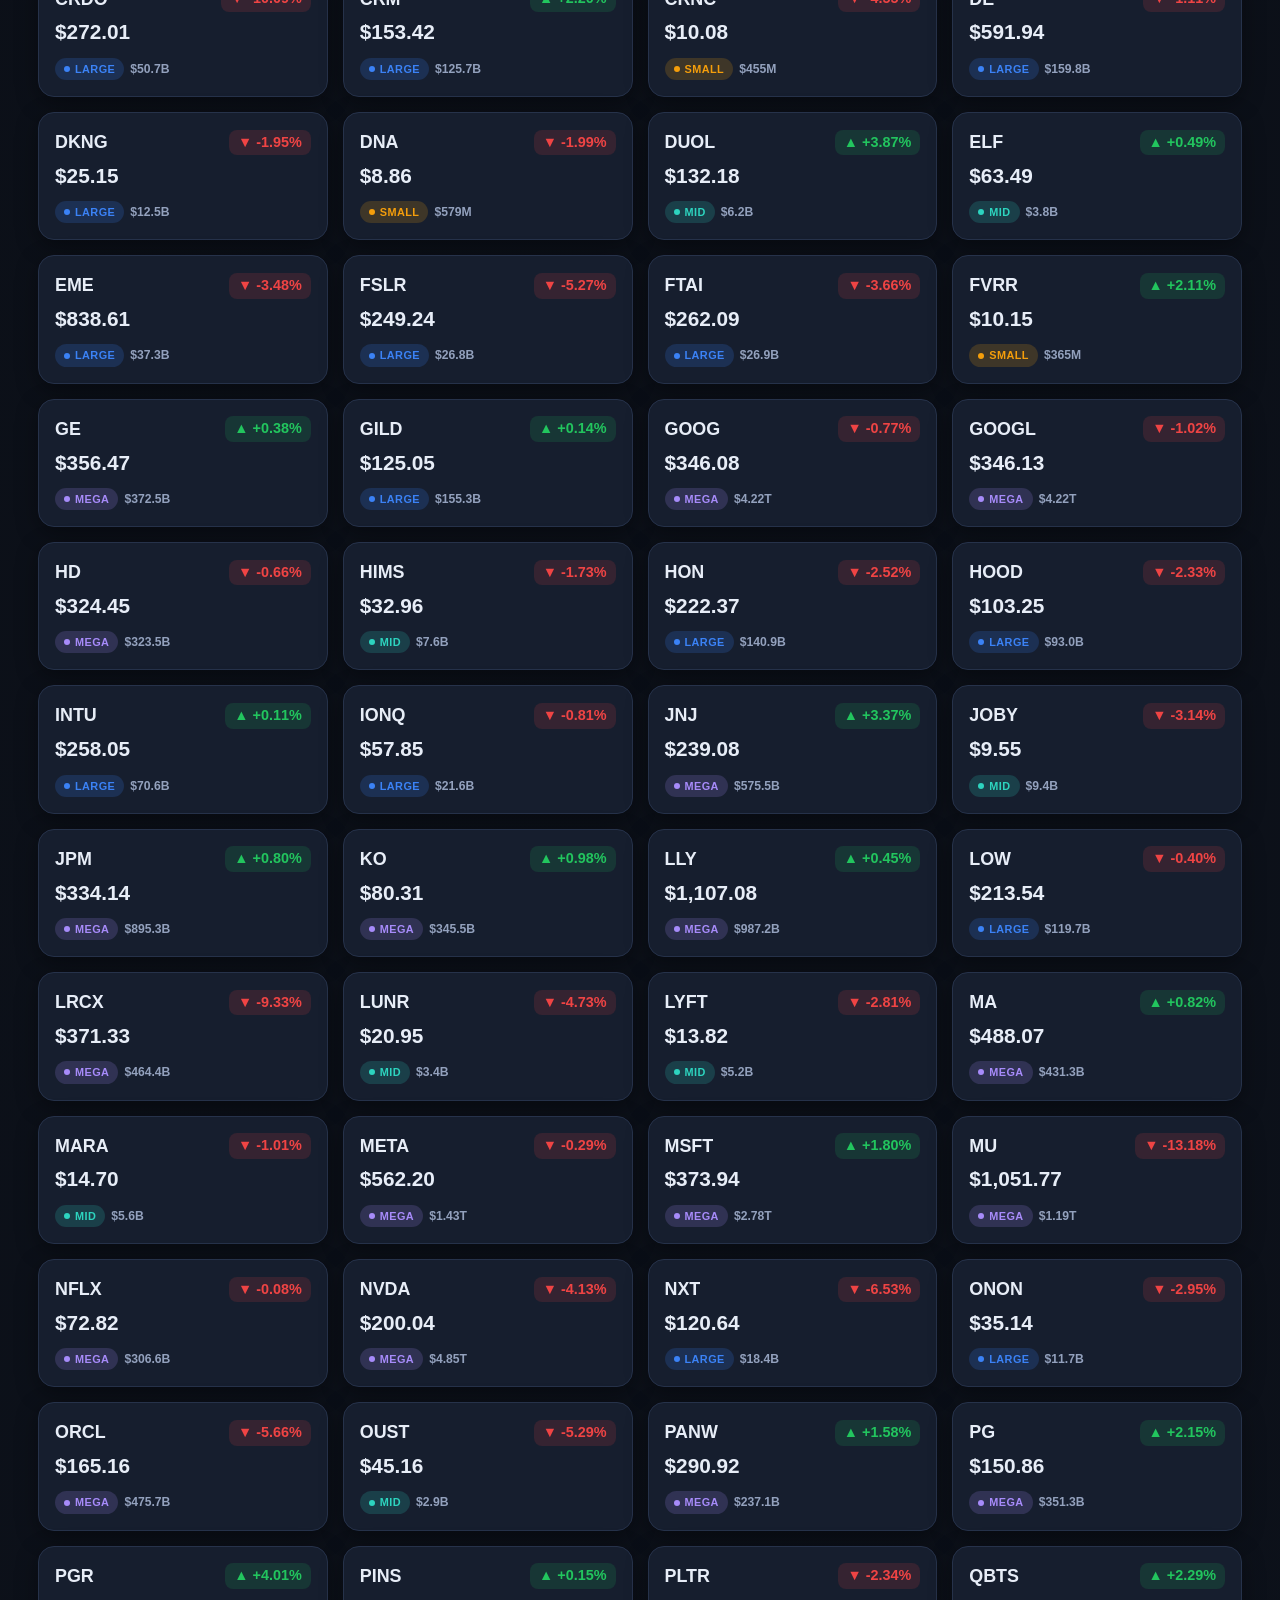
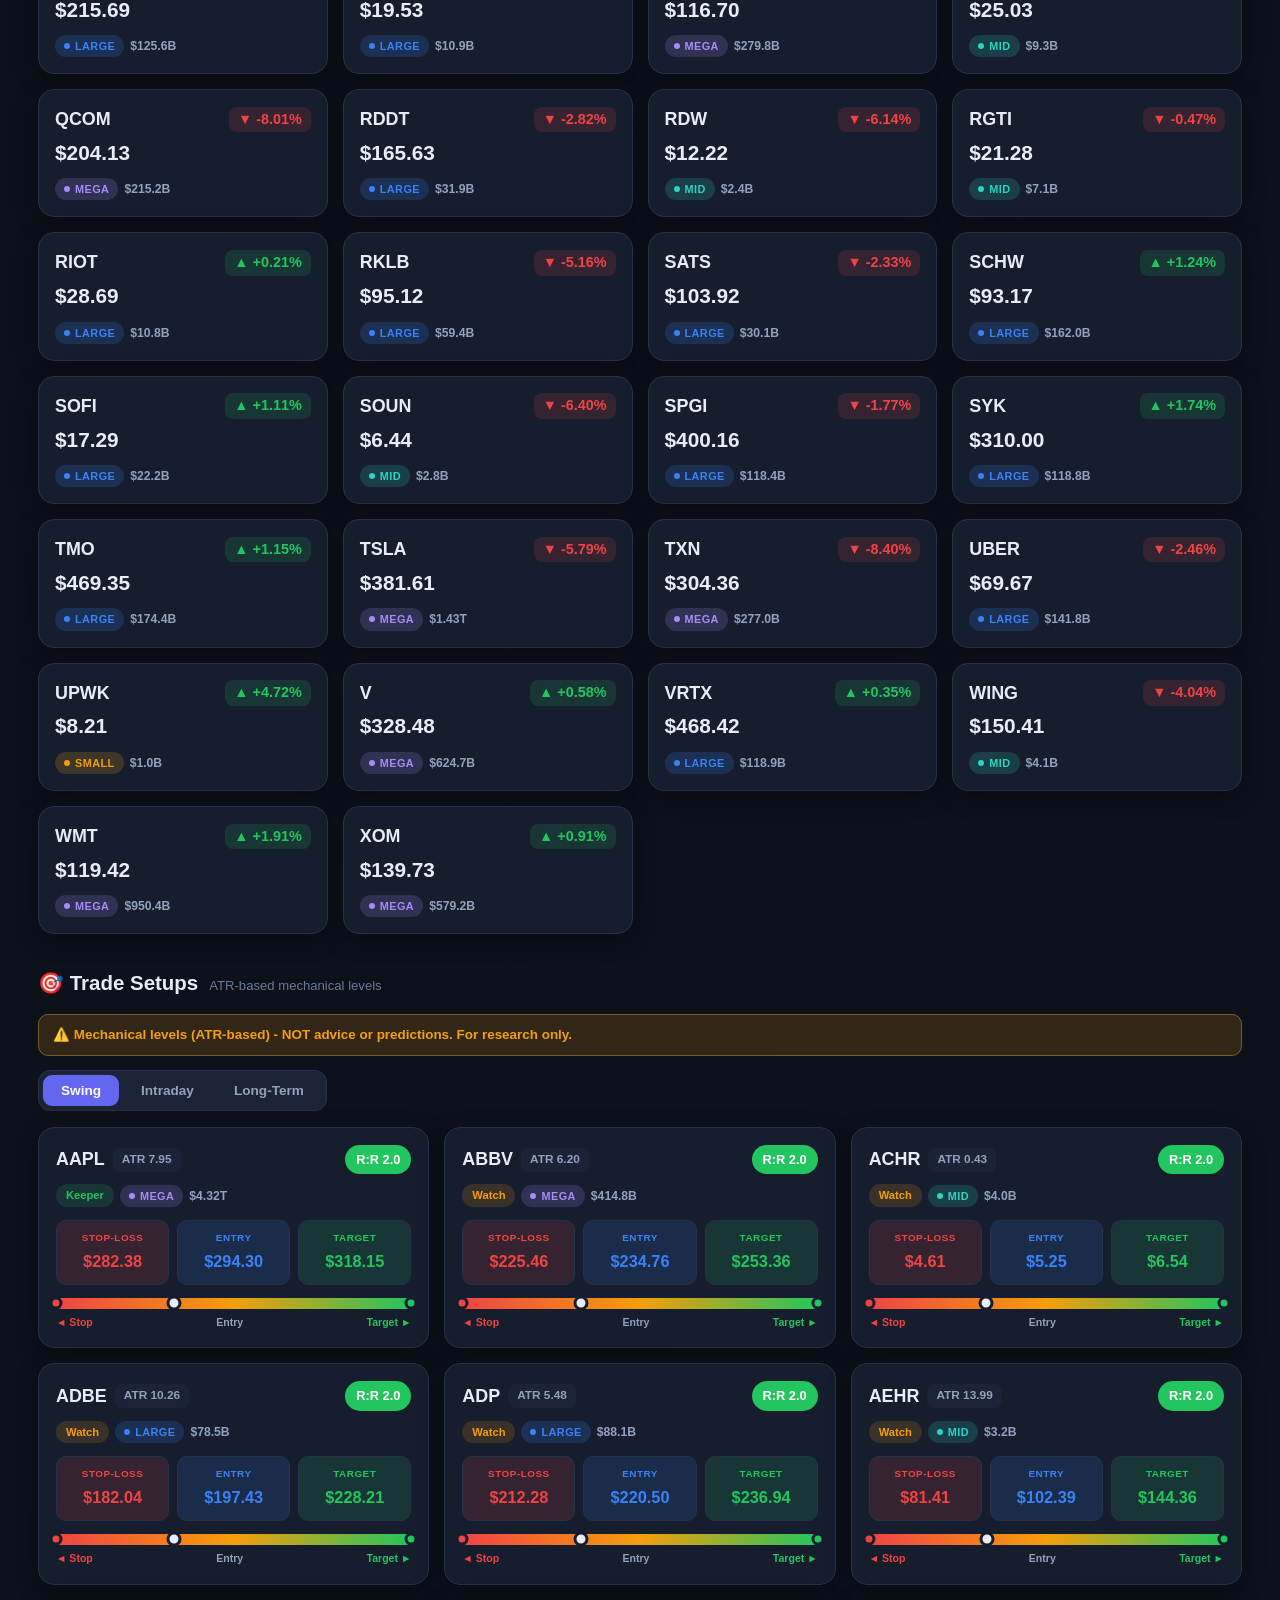
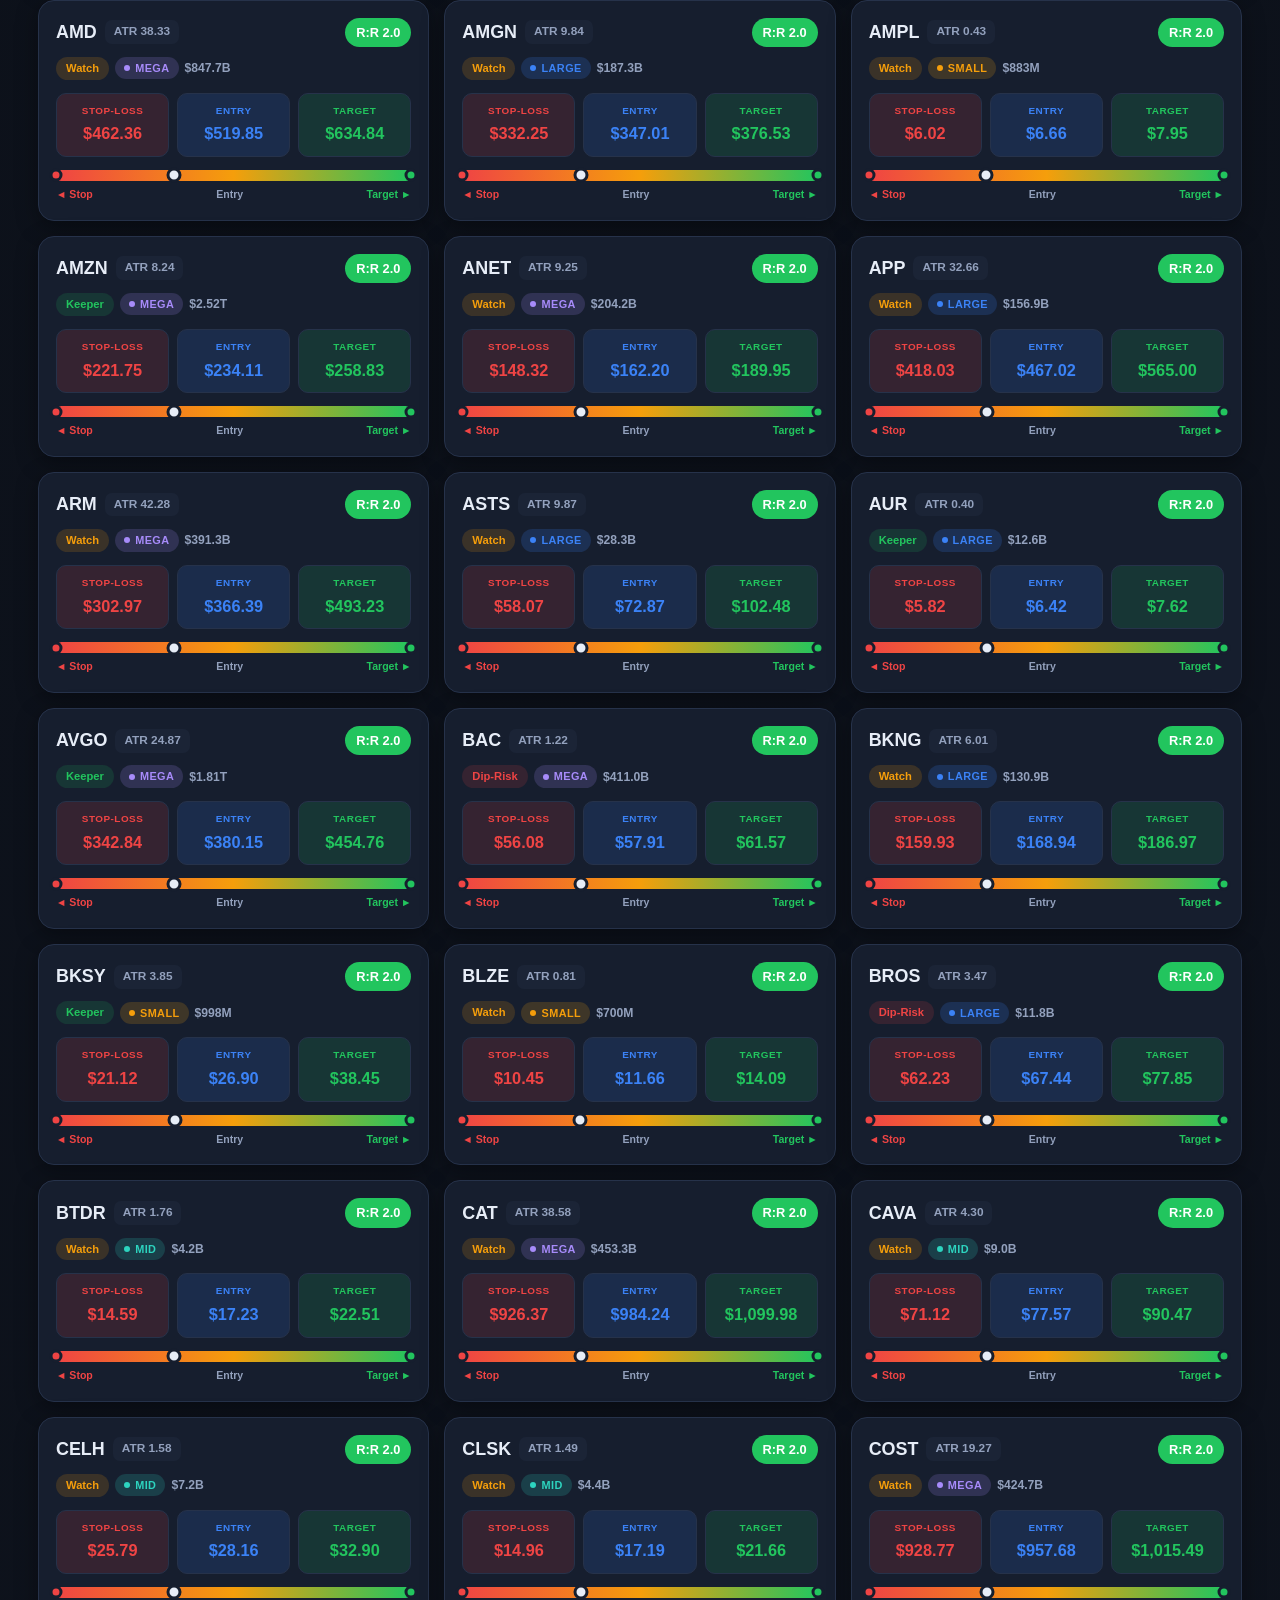
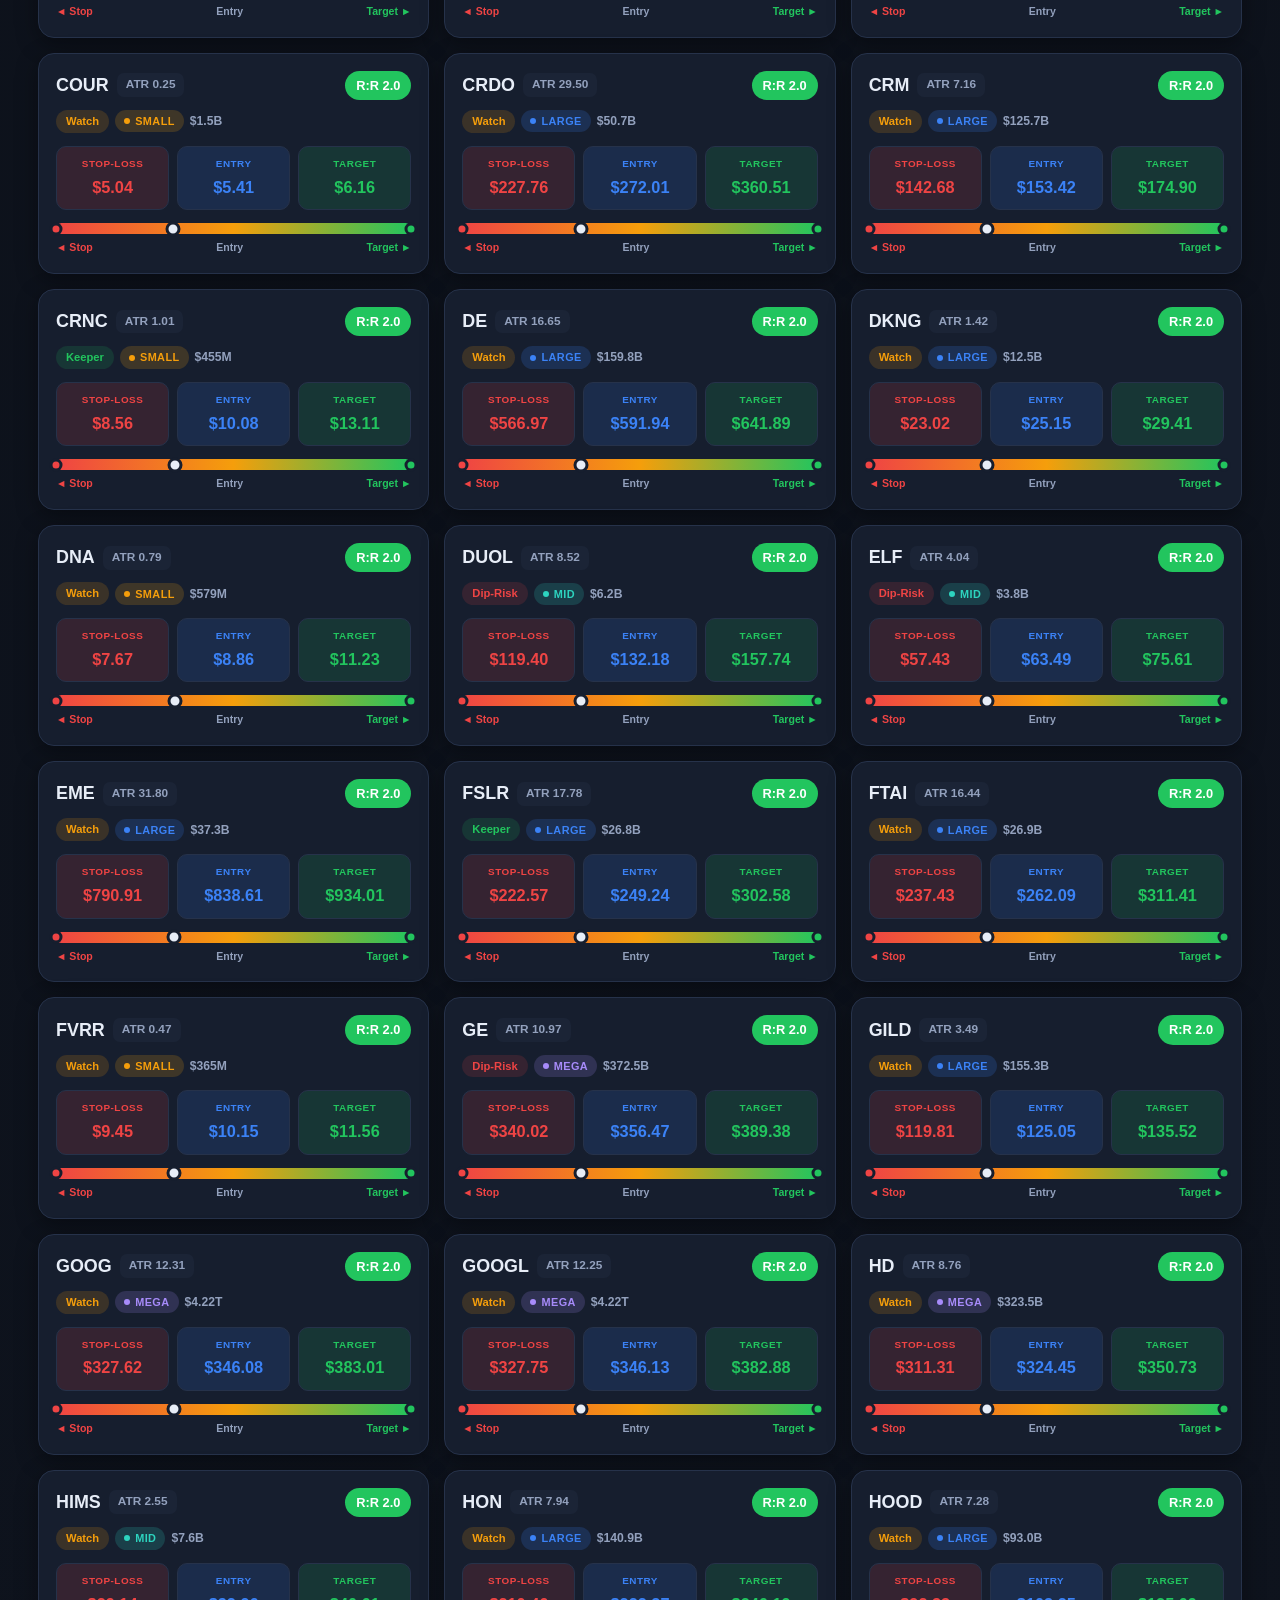
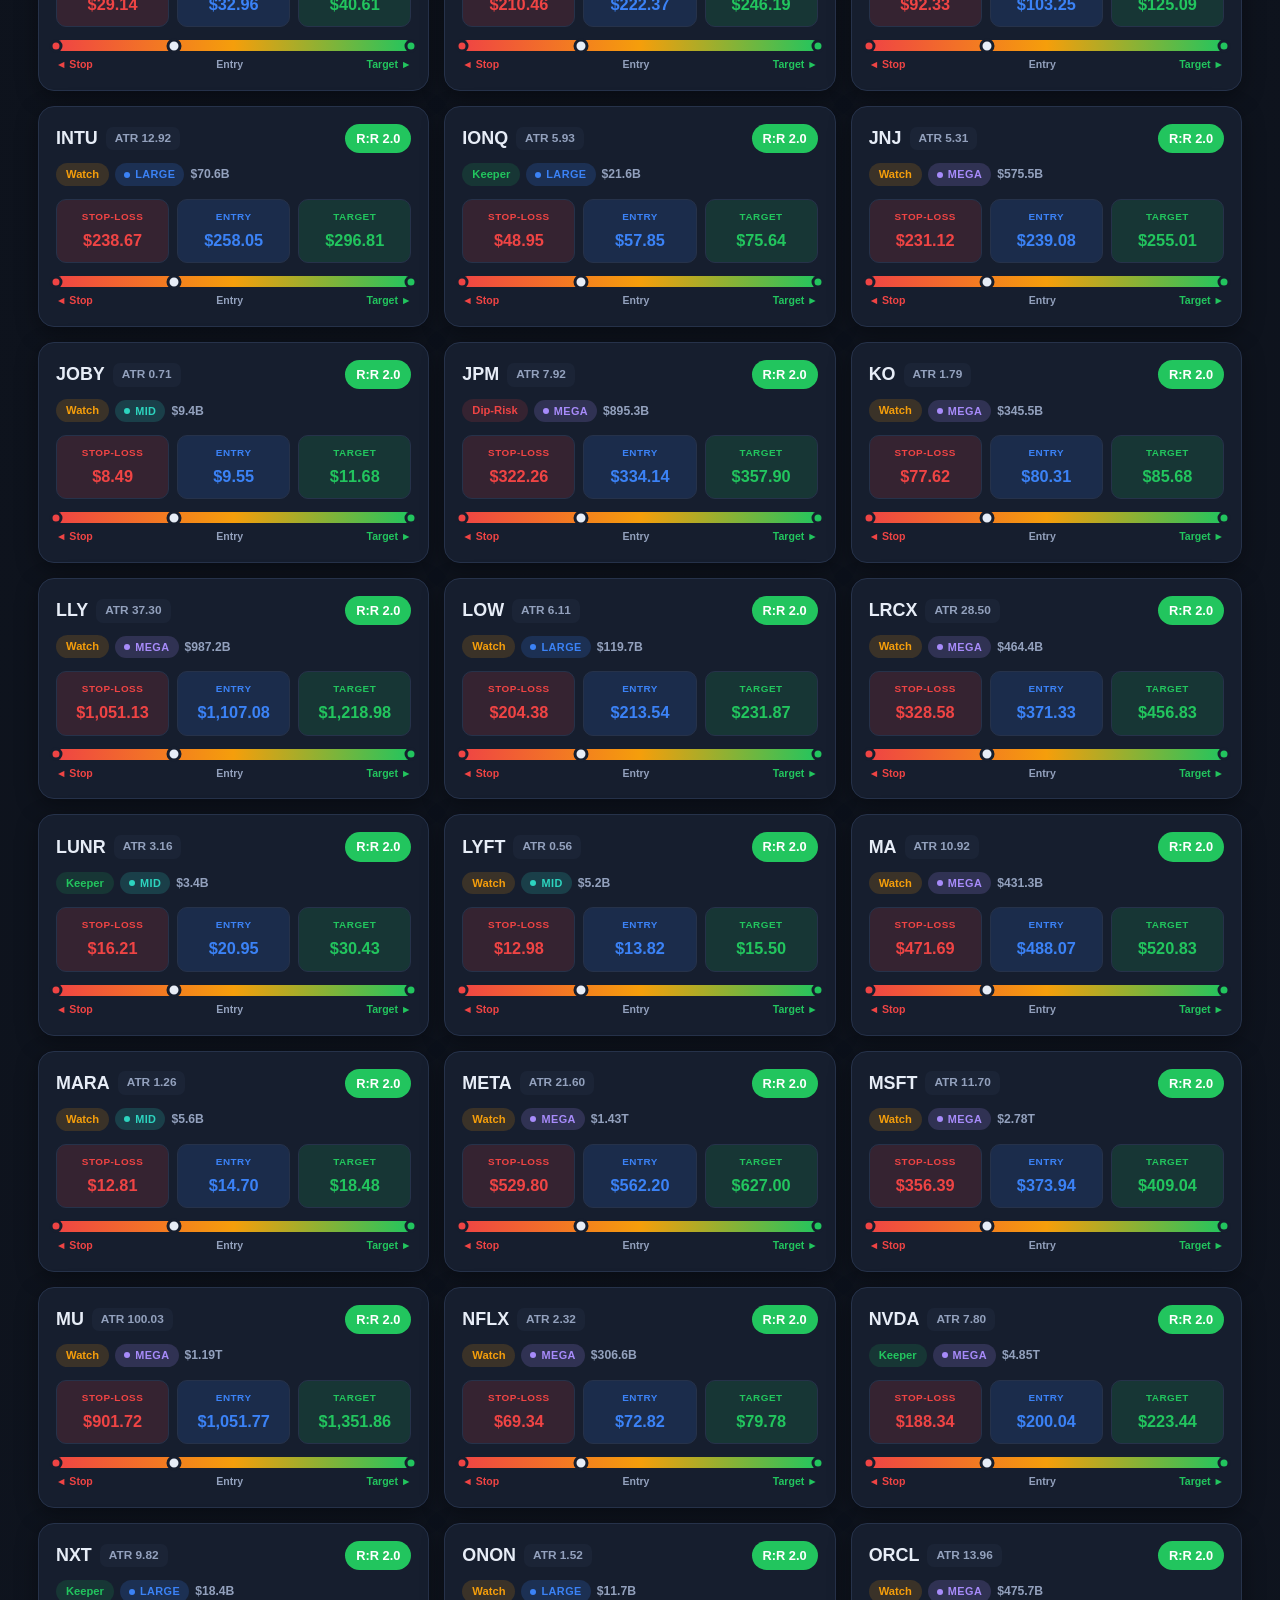
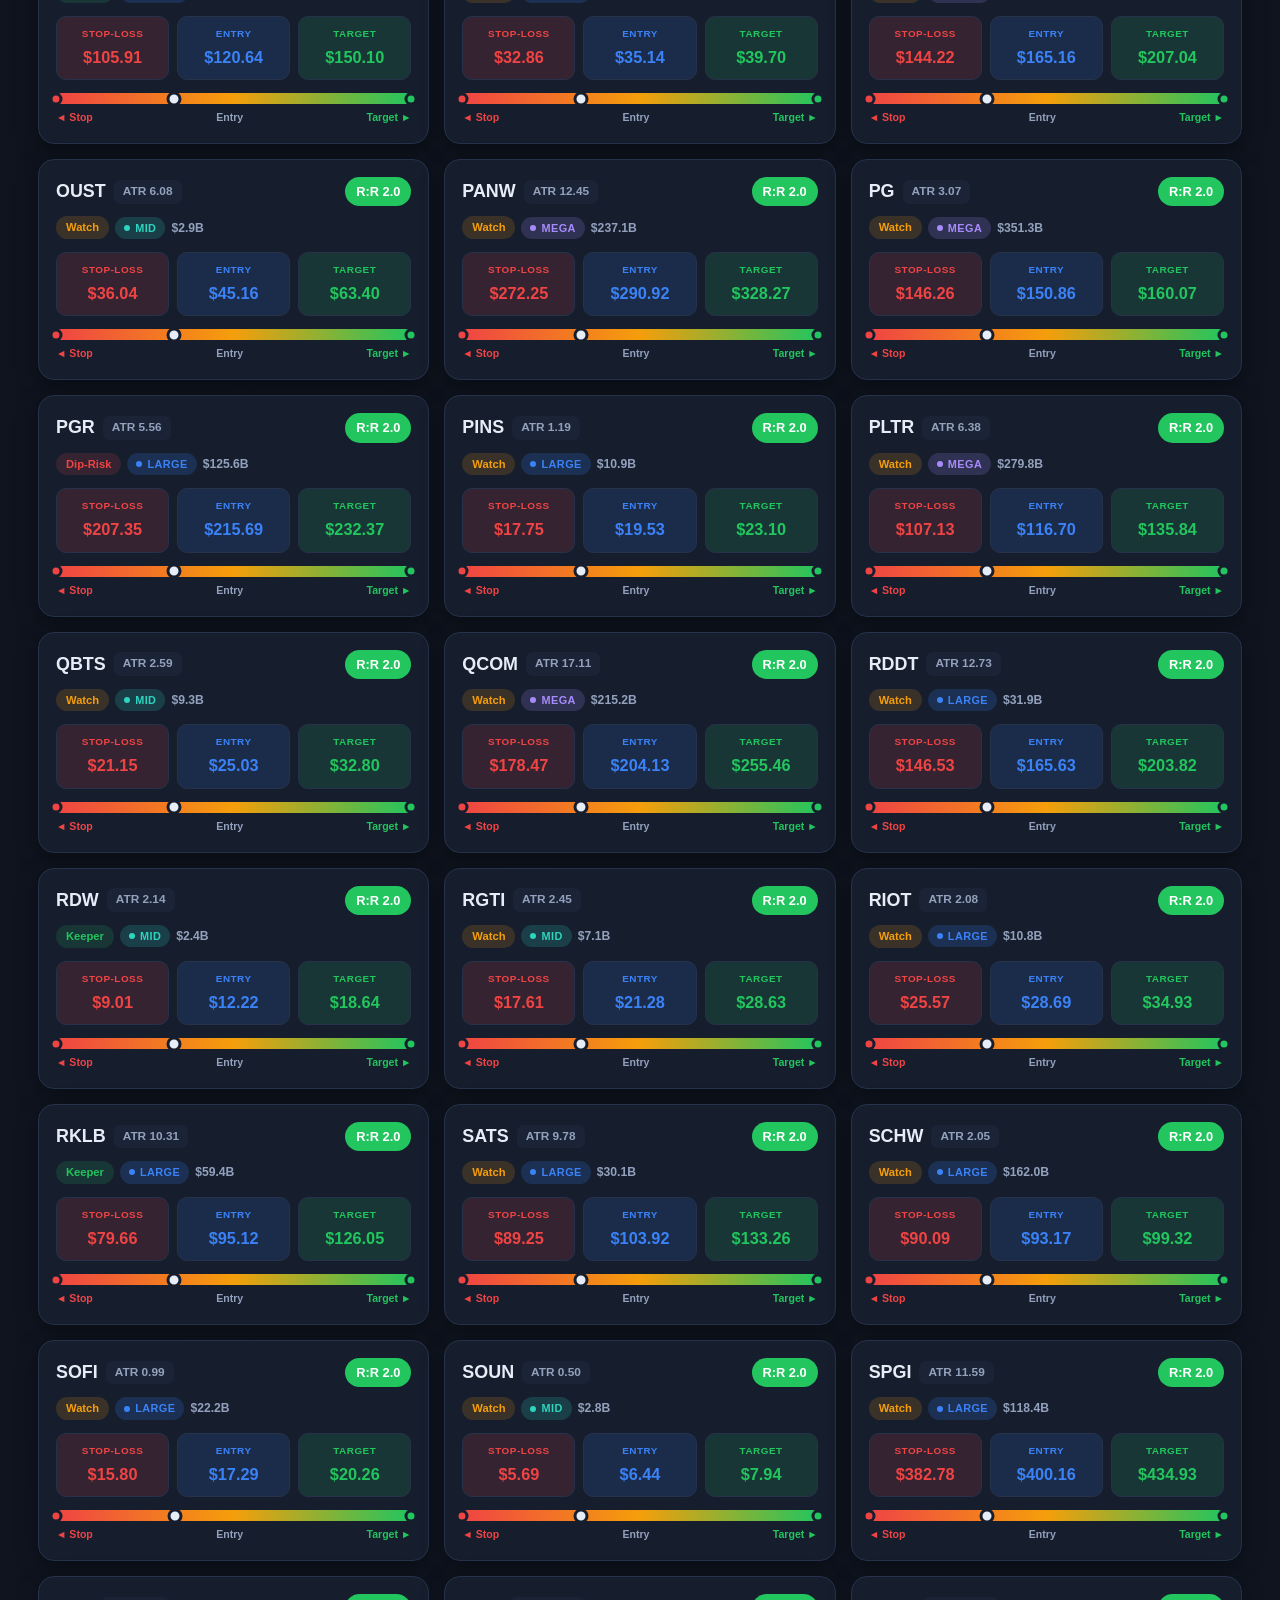
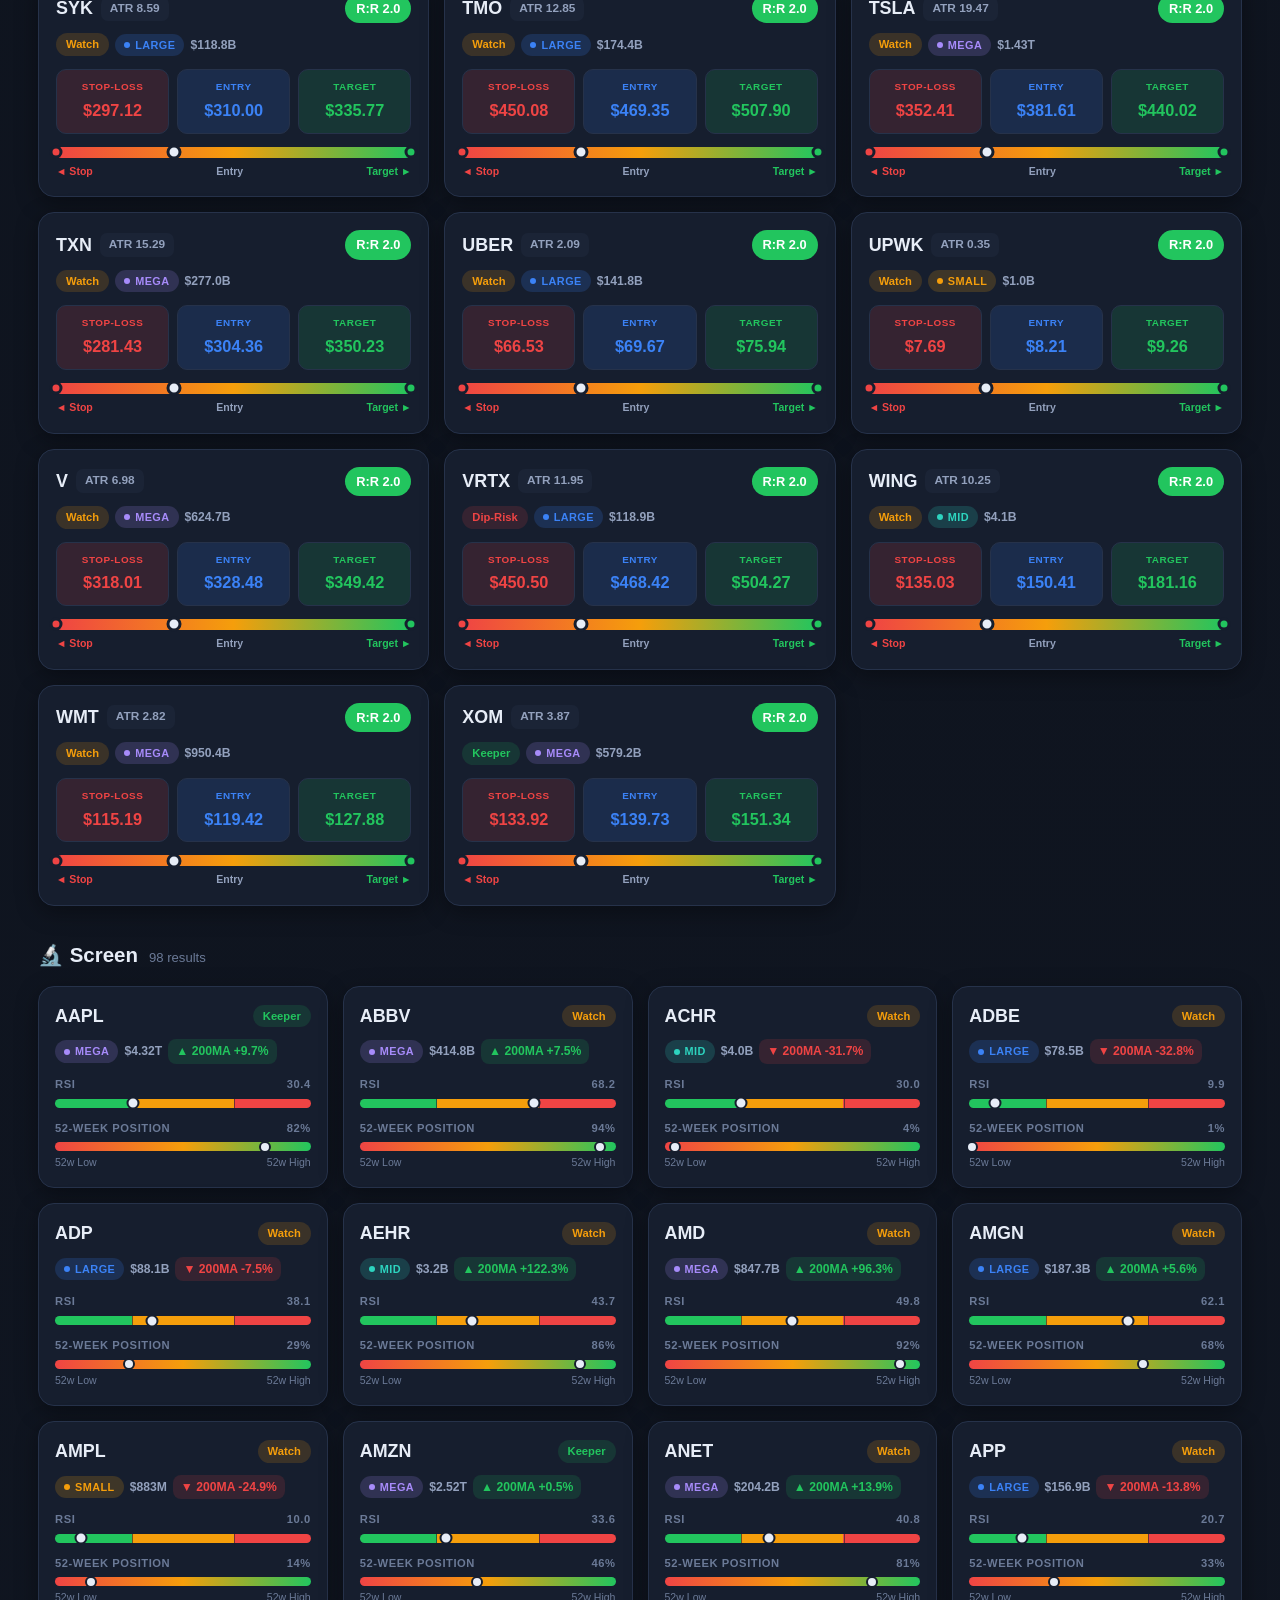
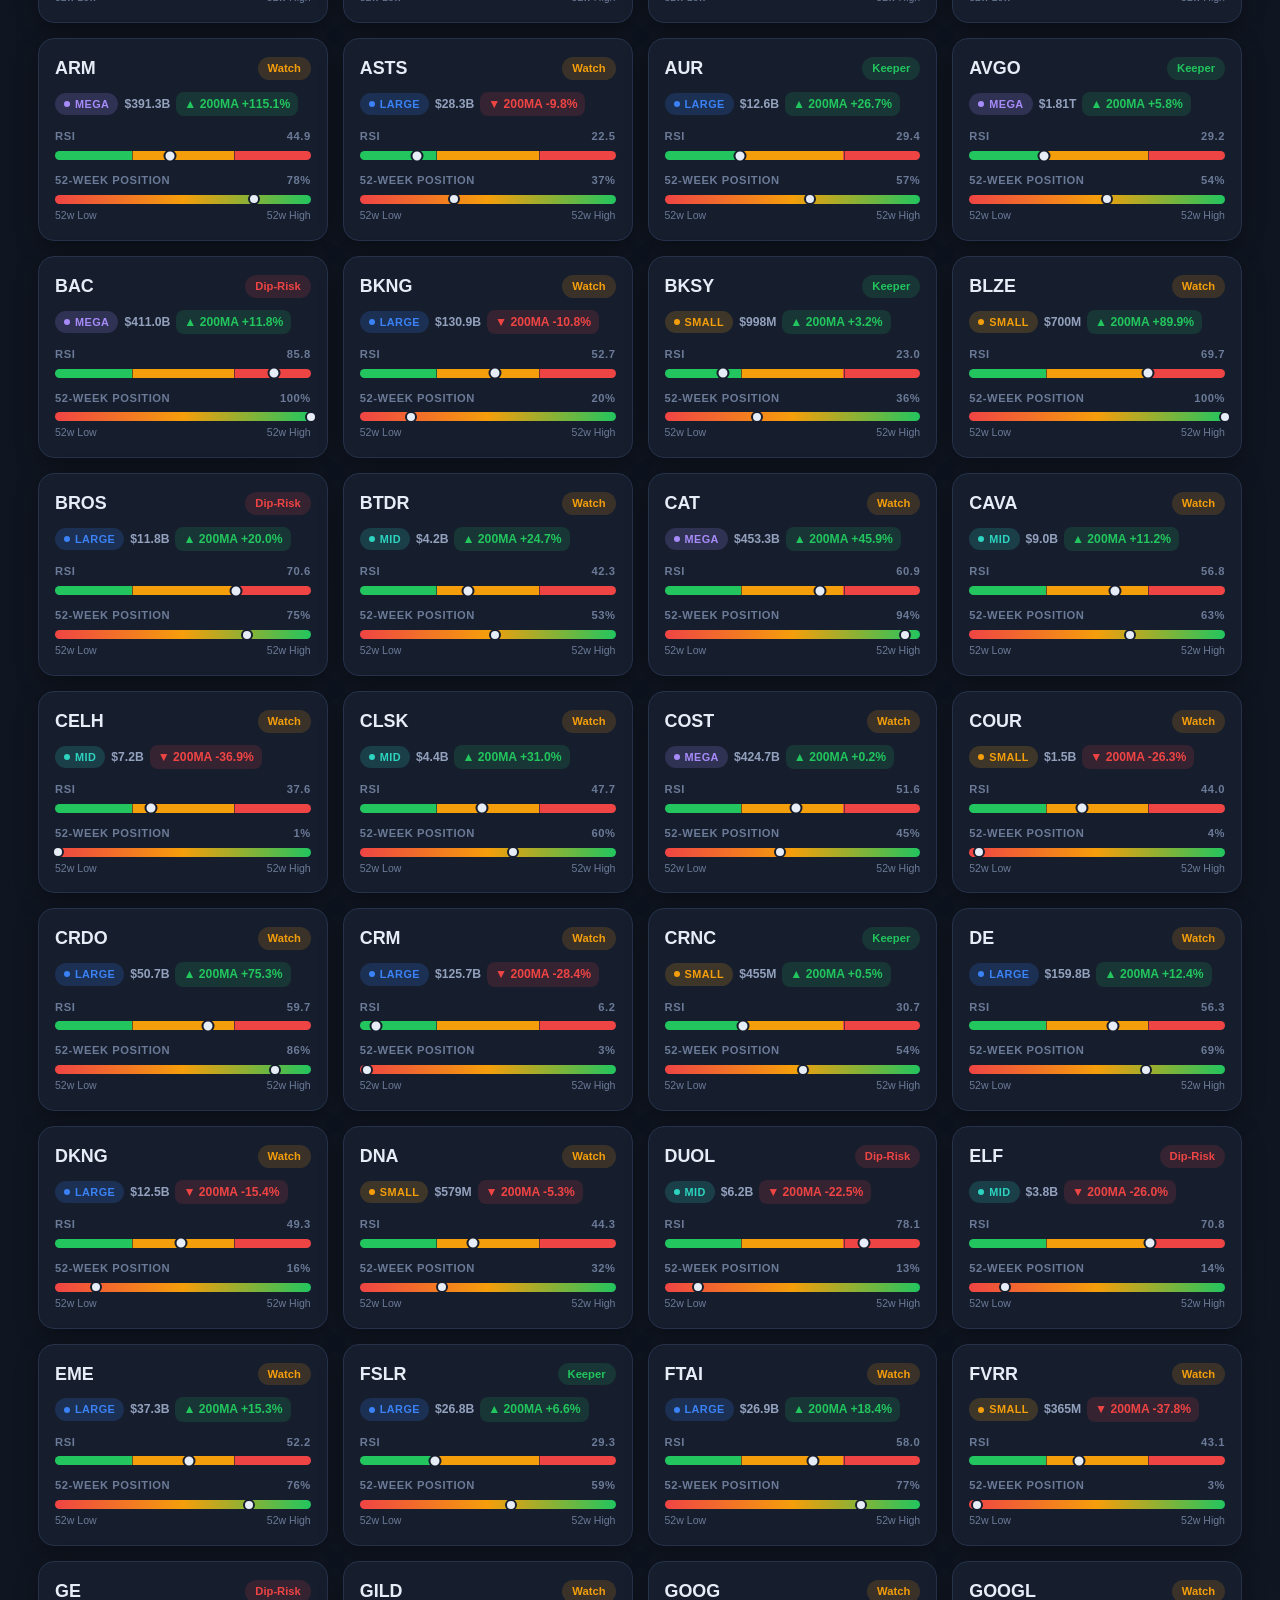
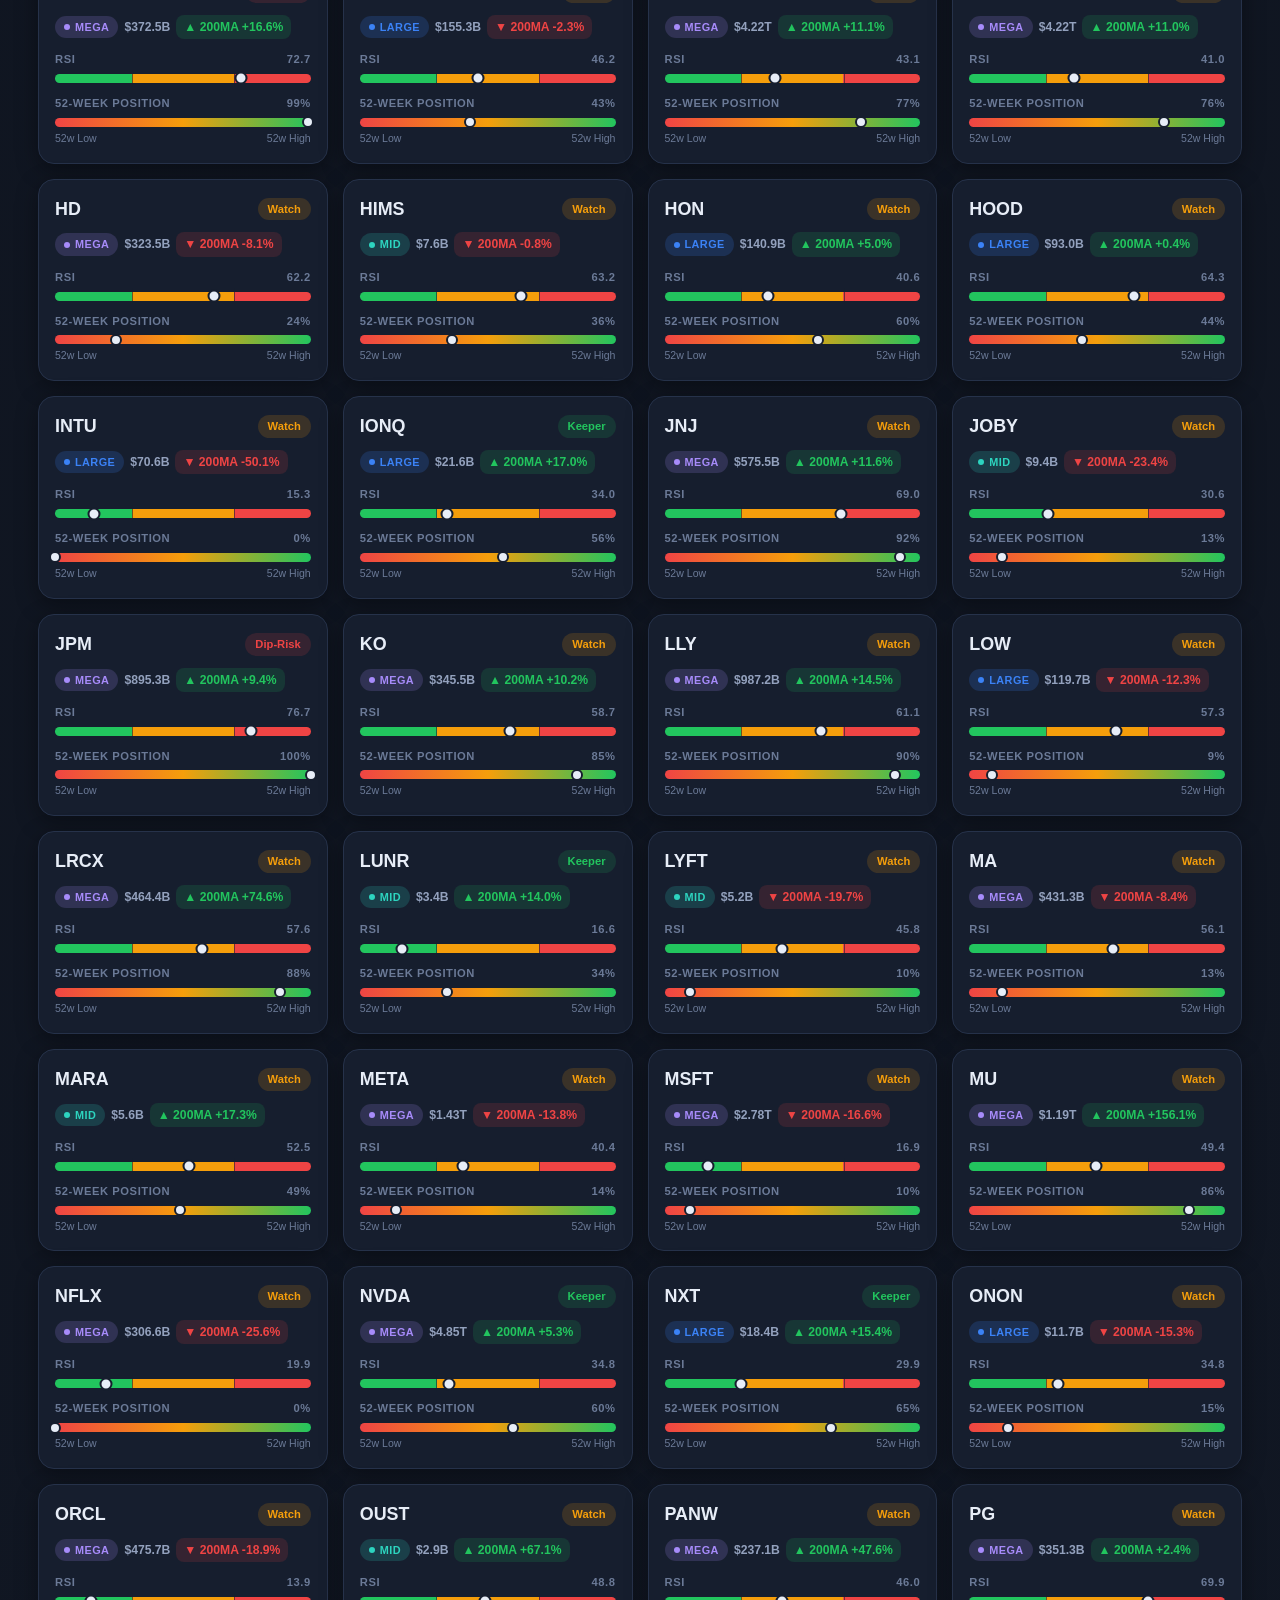
==== commit 83ca53ba: "Update dashboard.html" ====
--- a/dashboard.html
+++ b/dashboard.html
@@ -3,6 +3,7 @@
 <head>
 <meta charset="UTF-8">
 <meta name="viewport" content="width=device-width, initial-scale=1.0">
+<link rel="icon" href="data:,">
 <title>Investing Dashboard</title>
 <style>
   :root{
@@ -23,9 +24,7 @@
     --shadow:0 6px 22px rgba(40,60,100,.12);
   }
   *{box-sizing:border-box;margin:0;padding:0}
-  body{font-family:-apple-system,BlinkMacSystemFont,'Segoe UI',Roboto,Arial,sans-serif;
-    background:linear-gradient(160deg,var(--bg),var(--card));color:var(--txt);
-    min-height:100vh;line-height:1.5;padding-bottom:50px}
+  body{font-family:-apple-system,BlinkMacSystemFont,'Segoe UI',Roboto,Arial,sans-serif;background:linear-gradient(160deg,var(--bg),var(--card));color:var(--txt);min-height:100vh;line-height:1.5;padding-bottom:50px}
   .tnum{font-variant-numeric:tabular-nums}
   a{color:inherit;text-decoration:none}
   .wrap{max-width:1240px;margin:0 auto;padding:20px 18px}
@@ -40,7 +39,7 @@
   .ibtn{width:38px;height:38px;border-radius:11px;border:1px solid var(--line);background:var(--card);color:var(--txt);cursor:pointer;font-size:1.05rem}
   .ibtn:hover{background:var(--card2)}
   .hero{border-radius:20px;padding:24px;margin-bottom:22px;position:relative;overflow:hidden;background:linear-gradient(135deg,color-mix(in srgb,var(--accent) 16%,var(--card)),color-mix(in srgb,var(--purple) 16%,var(--card)));border:1px solid var(--line);box-shadow:var(--shadow)}
-  .hero-row{display:flex;gap:20px;align-items:flex-start;flex-wrap:wrap;position:relative;z-index:1}
+  .hero-row{display:flex;gap:20px;align-items:flex-start;flex-wrap:wrap}
   .mood-emoji{font-size:3rem;line-height:1;animation:bob 2.6s ease-in-out infinite}
   @keyframes bob{0%,100%{transform:scale(1) rotate(0)}50%{transform:scale(1.12) rotate(-4deg)}}
   .hero-text{flex:1;min-width:250px}
@@ -68,7 +67,7 @@
   .sec-head h2{font-size:1.28rem;font-weight:800}
   .sec-head .sub{color:var(--soft);font-size:.82rem}
   .grid{display:grid;gap:15px;grid-template-columns:repeat(auto-fill,minmax(250px,1fr))}
-  .card{background:var(--card);border:1px solid var(--line);border-radius:var(--radius);padding:16px;box-shadow:var(--shadow);transition:transform .2s,box-shadow .2s;position:relative}
+  .card{background:var(--card);border:1px solid var(--line);border-radius:var(--radius);padding:16px;box-shadow:var(--shadow);transition:transform .2s,box-shadow .2s}
   .card:hover{transform:translateY(-3px);box-shadow:0 12px 30px rgba(0,0,0,.4)}
   .trow{display:flex;align-items:center;justify-content:space-between;gap:10px;margin-bottom:4px}
   .tkr{font-weight:800;font-size:1.12rem}
@@ -223,7 +222,8 @@
   themeBtn.addEventListener("click",function(){
     var cur=document.documentElement.getAttribute("data-theme")==="light"?"light":"dark";
     var nx=cur==="light"?"dark":"light";applyTheme(nx);try{localStorage.setItem("dash-theme",nx);}catch(e){}});
-  function esc(s){if(s==null){return "";}return String(s).replace(/[&<>"']/g,function(c){return {"&":"&amp;","<":"&lt;",">":"&gt;",'"':"&quot;","'":"&#39;"}[c];});}
+  var ESC_MAP={"&":"&amp;","<":"&lt;",">":"&gt;",'"':"&quot;","'":"&#39;"};
+  function esc(s){if(s==null){return "";}return String(s).split("").map(function(c){return ESC_MAP[c]||c;}).join("");}
   function n(v){return (v==null||isNaN(v))?null:Number(v);}
   function money(v){return (v==null||isNaN(v))?"—":"$"+Number(v).toLocaleString("en-US",{minimumFractionDigits:2,maximumFractionDigits:2});}
   function clamp(x,lo,hi){return Math.max(lo,Math.min(hi,x));}
@@ -260,14 +260,13 @@
     function pct(v){return clamp(((v-lo)/span)*100,0,100);}
     return '<div class="tcard"><div class="ttop"><div class="ttl"><span class="tkr">'+esc(t.ticker)+'</span><span class="atr tnum">ATR '+(t.atr==null||isNaN(t.atr)?"—":Number(t.atr).toFixed(2))+'</span></div><span class="rr '+rrCls(rr)+' tnum">R:R '+(rr===null?"—":rr.toFixed(1))+'</span></div>'+(capH||sigH?'<div class="meta">'+sigH+capH+'</div>':'')+'<div class="ets"><div class="ebox e-stop"><div class="elabel">Stop-Loss</div><div class="eval tnum">'+money(stop)+'</div></div><div class="ebox e-entry"><div class="elabel">Entry</div><div class="eval tnum">'+money(entry)+'</div></div><div class="ebox e-target"><div class="elabel">Target</div><div class="eval tnum">'+money(target)+'</div></div></div><div class="rrbar"><div class="rrm s" style="left:'+pct(stop)+'%"></div><div class="rrm e" style="left:'+pct(entry)+'%"></div><div class="rrm t" style="left:'+pct(target)+'%"></div></div><div class="rrends"><span class="s">◄ Stop</span><span class="e">Entry</span><span class="t">Target ►</span></div></div>';
   }
+  function isEmojiChar(ch){if(!ch){return false;}var cp=ch.codePointAt(0);return cp>=0x1F000||(cp>=0x2600&&cp<=0x27BF)||(cp>=0x2190&&cp<=0x21FF);}
+  function nl2br(str){return esc(str).split(String.fromCharCode(10)).join("<br>");}
   function renderBrief(){
     var brief=(DATA&&DATA.brief)||"";
     var first=Array.from(brief.trim())[0]||"";
-    var isEmoji=/[\u{1F000}-\u{1FAFF}\u{2600}-\u{27BF}]/u.test(first);
-    document.getElementById("moodEmoji").textContent=isEmoji?first:"🧭";
-    document.getElementById("briefBody").innerHTML=esc(brief).replace(/  
-/g,"<br>").replace(/
-/g,"<br>")||"No brief.";
+    document.getElementById("moodEmoji").textContent=isEmojiChar(first)?first:"🧭";
+    document.getElementById("briefBody").innerHTML=nl2br(brief)||"No brief.";
     var k=0,d=0,w=0;(DATA.screen||[]).forEach(function(s){if(s.signal==="keeper"){k++;}else if(s.signal==="dip-risk"){d++;}else if(s.signal==="watch"){w++;}});
     document.getElementById("moodCounts").innerHTML='<span class="mpill k">🟢 Keepers <span class="n tnum">'+k+'</span></span><span class="mpill d">🔴 Dip-risk <span class="n tnum">'+d+'</span></span><span class="mpill w">🟡 Watch <span class="n tnum">'+w+'</span></span>';
   }
@@ -324,11 +323,12 @@
     }).join("");
   }
   function newsIcon(u,h){u=(u||"").toLowerCase();h=(h||"").toLowerCase();if(u.indexOf("sec.gov")!==-1||h.indexOf("8-k")!==-1||h.indexOf("filing")!==-1){return "📄";}if(h.indexOf("earnings")!==-1){return "💰";}if(h.indexOf("analyst")!==-1||h.indexOf("target")!==-1){return "🎯";}return "📰";}
+  function hostOf(url){try{var a=document.createElement("a");a.href=url;var hn=a.hostname;if(hn.indexOf("www.")===0){hn=hn.slice(4);}return hn;}catch(e){return "";}}
   function renderNews(){
     var el=document.getElementById("newsList");
     var list=(DATA.news||[]);
     if(!list.length){el.innerHTML='<div class="empty"><span class="em">📰</span>No news available.</div>';return;}
-    el.innerHTML=list.map(function(nw){var host="";try{host=new URL(nw.url).hostname.replace(/^www\./,"");}catch(e){host="";}return '<a class="ncard" href="'+esc(nw.url||"#")+'" target="_blank" rel="noopener"><span class="nic">'+newsIcon(nw.url,nw.headline)+'</span><span><span class="nhead">'+esc(nw.headline)+'</span>'+(host?'<span class="nurl">'+esc(host)+'</span>':'')+'</span></a>';}).join("");
+    el.innerHTML=list.map(function(nw){var host=hostOf(nw.url||"");return '<a class="ncard" href="'+esc(nw.url||"#")+'" target="_blank" rel="noopener"><span class="nic">'+newsIcon(nw.url,nw.headline)+'</span><span><span class="nhead">'+esc(nw.headline)+'</span>'+(host?'<span class="nurl">'+esc(host)+'</span>':'')+'</span></a>';}).join("");
   }
   function renderFresh(){
     var dot=document.getElementById("freshDot"),txt=document.getElementById("freshText");
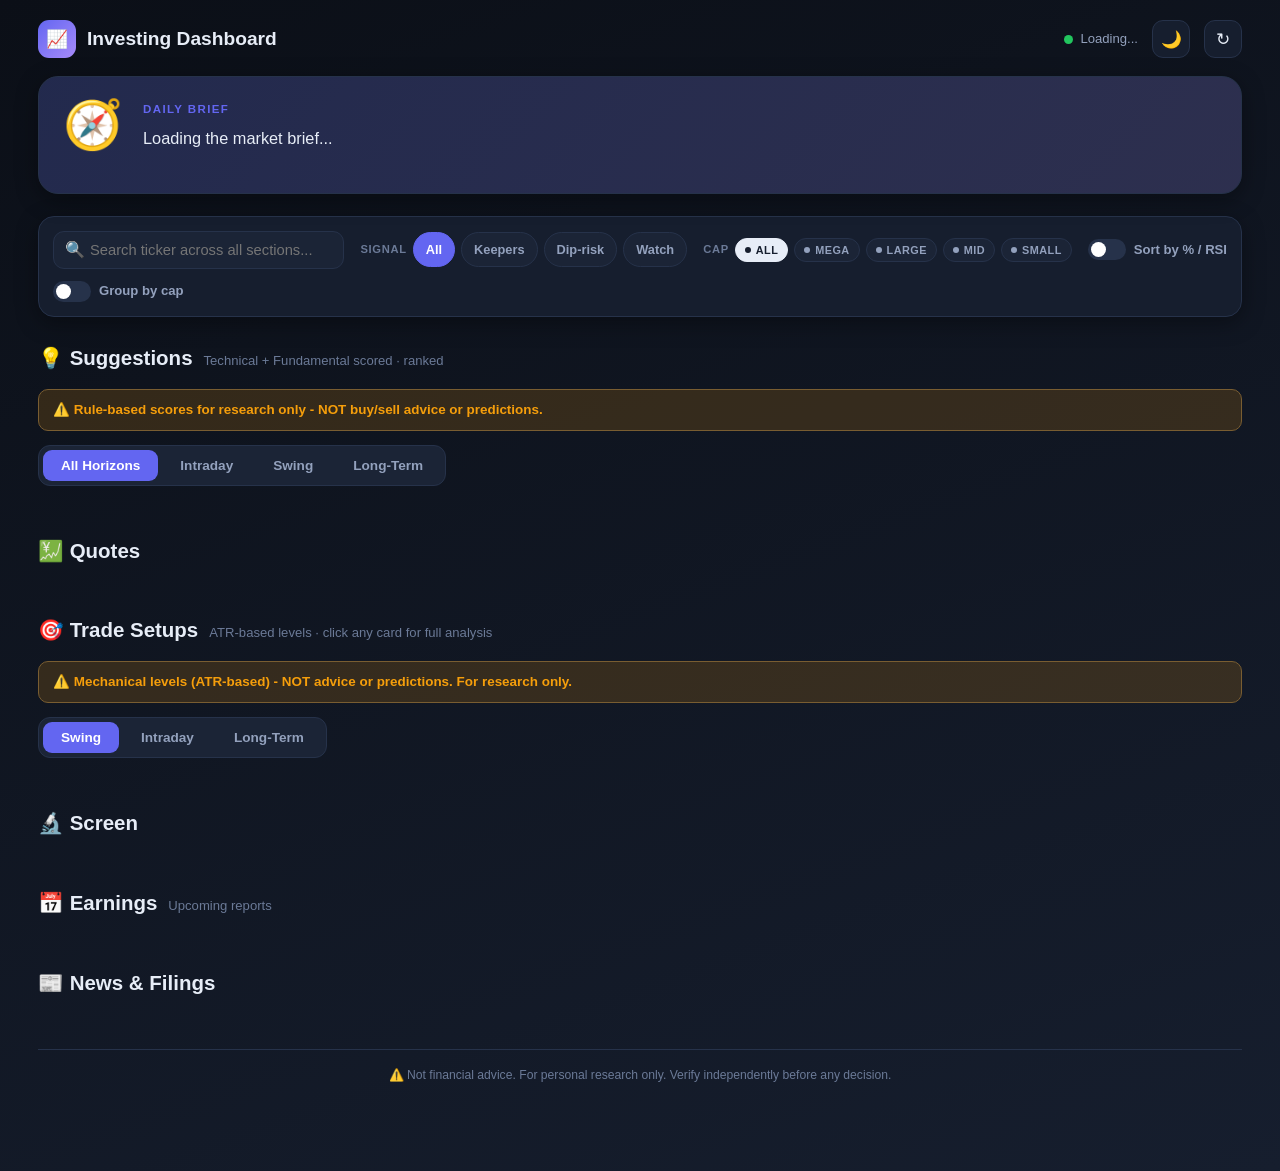
==== commit 91e28d04: "Update dashboard.html" ====
--- a/dashboard.html
+++ b/dashboard.html
@@ -7,21 +7,21 @@
 <title>Investing Dashboard</title>
 <style>
   :root{
-    --bg:#0b0f17;--card:#161e2e;--card2:#1b2436;--line:#26324a;
-    --txt:#e7edf7;--muted:#93a1bd;--soft:#6b7a97;
-    --green:#22c55e;--green-bg:rgba(34,197,94,.14);
-    --red:#ef4444;--red-bg:rgba(239,68,68,.14);
-    --amber:#f59e0b;--amber-bg:rgba(245,158,11,.16);
-    --blue:#3b82f6;--blue-bg:rgba(59,130,246,.14);
-    --purple:#a78bfa;--teal:#2dd4bf;--grey:#64748b;--accent:#6366f1;
-    --shadow:0 6px 22px rgba(0,0,0,.35);--radius:16px;
+ --bg:#0b0f17;--card:#161e2e;--card2:#1b2436;--line:#26324a;
+ --txt:#e7edf7;--muted:#93a1bd;--soft:#6b7a97;
+ --green:#22c55e;--green-bg:rgba(34,197,94,.14);
+ --red:#ef4444;--red-bg:rgba(239,68,68,.14);
+ --amber:#f59e0b;--amber-bg:rgba(245,158,11,.16);
+ --blue:#3b82f6;--blue-bg:rgba(59,130,246,.14);
+ --purple:#a78bfa;--teal:#2dd4bf;--grey:#64748b;--accent:#6366f1;
+ --shadow:0 6px 22px rgba(0,0,0,.35);--radius:16px;
   }
   html[data-theme="light"]{
-    --bg:#eef2f8;--card:#ffffff;--card2:#f5f8fd;--line:#dde5f0;
-    --txt:#0f1828;--muted:#5b6a85;--soft:#8593ad;
-    --green-bg:rgba(34,197,94,.12);--red-bg:rgba(239,68,68,.10);
-    --amber-bg:rgba(245,158,11,.14);--blue-bg:rgba(59,130,246,.10);
-    --shadow:0 6px 22px rgba(40,60,100,.12);
+ --bg:#eef2f8;--card:#ffffff;--card2:#f5f8fd;--line:#dde5f0;
+ --txt:#0f1828;--muted:#5b6a85;--soft:#8593ad;
+ --green-bg:rgba(34,197,94,.12);--red-bg:rgba(239,68,68,.10);
+ --amber-bg:rgba(245,158,11,.14);--blue-bg:rgba(59,130,246,.10);
+ --shadow:0 6px 22px rgba(40,60,100,.12);
   }
   *{box-sizing:border-box;margin:0;padding:0}
   body{font-family:-apple-system,BlinkMacSystemFont,'Segoe UI',Roboto,Arial,sans-serif;background:linear-gradient(160deg,var(--bg),var(--card));color:var(--txt);min-height:100vh;line-height:1.5;padding-bottom:50px}
@@ -102,12 +102,14 @@
   .ghead h3{font-size:1rem;font-weight:800}
   .gcount{font-size:.72rem;font-weight:800;padding:2px 9px;border-radius:999px;background:var(--card2);color:var(--muted)}
   .tdisc{background:var(--amber-bg);border:1px solid color-mix(in srgb,var(--amber) 40%,var(--line));color:var(--amber);border-radius:10px;padding:10px 14px;font-size:.84rem;font-weight:600;margin-bottom:14px}
-  .ttabs{display:inline-flex;gap:4px;background:var(--card2);border:1px solid var(--line);border-radius:12px;padding:4px;margin-bottom:16px}
+  .ttabs{display:inline-flex;gap:4px;background:var(--card2);border:1px solid var(--line);border-radius:12px;padding:4px;margin-bottom:16px;flex-wrap:wrap}
   .ttab{font-size:.85rem;font-weight:800;padding:8px 18px;border-radius:9px;cursor:pointer;color:var(--muted);background:transparent;border:none;transition:all .2s}
   .ttab:hover{color:var(--txt)}.ttab.active{background:var(--accent);color:#fff}
   .tgrid{display:grid;gap:15px;grid-template-columns:repeat(auto-fill,minmax(310px,1fr))}
-  .tcard{background:var(--card);border:1px solid var(--line);border-radius:var(--radius);padding:17px;box-shadow:var(--shadow);transition:transform .2s,box-shadow .2s}
-  .tcard:hover{transform:translateY(-3px);box-shadow:0 12px 30px rgba(0,0,0,.4)}
+  .tcard{background:var(--card);border:1px solid var(--line);border-radius:var(--radius);padding:17px;box-shadow:var(--shadow);transition:transform .2s,box-shadow .2s;cursor:pointer;position:relative}
+  .tcard:hover{transform:translateY(-3px);box-shadow:0 12px 30px rgba(0,0,0,.4);border-color:var(--accent)}
+  .tcard::after{content:"🔍 click for analysis";position:absolute;bottom:8px;right:12px;font-size:.62rem;color:var(--soft);opacity:0;transition:opacity .2s}
+  .tcard:hover::after{opacity:1}
   .ttop{display:flex;align-items:center;justify-content:space-between;gap:10px;margin-bottom:6px}
   .ttl{display:flex;align-items:center;gap:8px;flex-wrap:wrap}
   .atr{font-size:.74rem;color:var(--muted);font-weight:700;background:var(--card2);padding:3px 9px;border-radius:7px}
@@ -125,6 +127,20 @@
   .rrm.s{background:var(--red)}.rrm.e{background:var(--txt);width:15px;height:15px}.rrm.t{background:var(--green)}
   .rrends{display:flex;justify-content:space-between;margin-top:6px;font-size:.66rem;font-weight:700}
   .rrends .s{color:var(--red)}.rrends .e{color:var(--muted)}.rrends .t{color:var(--green)}
+  .sug{background:var(--card);border:1px solid var(--line);border-radius:var(--radius);padding:17px;box-shadow:var(--shadow);transition:transform .2s;border-left:4px solid var(--grey);cursor:pointer}
+  .sug:hover{transform:translateY(-3px);box-shadow:0 12px 30px rgba(0,0,0,.4)}
+  .sug.Strong{border-left-color:var(--green)}.sug.Moderate{border-left-color:var(--amber)}.sug.Weak{border-left-color:var(--grey)}
+  .sug-top{display:flex;align-items:center;justify-content:space-between;gap:10px;margin-bottom:8px}
+  .sug-score{font-size:1.5rem;font-weight:800}
+  .sbar{height:8px;border-radius:999px;background:var(--card2);overflow:hidden;margin:8px 0}
+  .sbar .f{height:100%;background:linear-gradient(90deg,var(--red),var(--amber),var(--green))}
+  .hzn{font-size:.7rem;font-weight:800;padding:3px 10px;border-radius:999px;text-transform:uppercase;background:var(--blue-bg);color:var(--blue)}
+  .win{font-size:.8rem;color:var(--muted);font-weight:700;margin-top:4px}
+  .notes{font-size:.76rem;color:var(--soft);margin-top:8px;line-height:1.5}
+  .split{display:flex;gap:8px;margin-top:8px}
+  .half{flex:1;text-align:center;background:var(--card2);border-radius:8px;padding:6px}
+  .half .lab{font-size:.6rem;text-transform:uppercase;color:var(--soft);font-weight:800}
+  .half .v{font-size:1rem;font-weight:800}
   .tl{display:flex;flex-direction:column;gap:10px}
   .tli{display:flex;align-items:center;gap:13px;background:var(--card);border:1px solid var(--line);border-radius:10px;padding:12px 15px;box-shadow:var(--shadow);transition:transform .18s}
   .tli:hover{transform:translateX(3px)}
@@ -142,86 +158,135 @@
   .empty .em{font-size:1.7rem;display:block;margin-bottom:8px;opacity:.7}
   .errbox{background:var(--red-bg);border:1px solid var(--red);color:var(--red);border-radius:var(--radius);padding:16px 18px;font-weight:600;display:flex;align-items:center;gap:10px;margin-bottom:20px}
   .disc{text-align:center;color:var(--soft);font-size:.76rem;margin-top:36px;padding:16px;border-top:1px solid var(--line)}
+  .modal-bg{position:fixed;inset:0;background:rgba(0,0,0,.65);backdrop-filter:blur(4px);display:none;align-items:flex-start;justify-content:center;z-index:100;padding:30px 16px;overflow-y:auto}
+  .modal-bg.open{display:flex}
+  .modal{background:var(--card);border:1px solid var(--line);border-radius:20px;max-width:680px;width:100%;box-shadow:0 24px 60px rgba(0,0,0,.5);animation:slideUp .25s ease;margin:auto}
+  @keyframes slideUp{from{opacity:0;transform:translateY(20px)}to{opacity:1;transform:none}}
+  .modal-head{display:flex;align-items:center;justify-content:space-between;gap:12px;padding:20px 22px;border-bottom:1px solid var(--line)}
+  .modal-head .mt{font-size:1.5rem;font-weight:800}
+  .modal-head .msub{font-size:.8rem;color:var(--muted);margin-top:2px}
+  .mclose{width:34px;height:34px;border-radius:10px;border:1px solid var(--line);background:var(--card2);color:var(--txt);cursor:pointer;font-size:1.1rem;flex:none}
+  .mclose:hover{background:var(--red-bg);color:var(--red)}
+  .modal-body{padding:20px 22px}
+  .msection{margin-bottom:22px}
+  .msection h4{font-size:.78rem;text-transform:uppercase;letter-spacing:.08em;color:var(--accent);font-weight:800;margin-bottom:12px;display:flex;align-items:center;gap:8px}
+  .mscore{display:flex;gap:10px;margin-bottom:16px}
+  .mscore .b{flex:1;background:var(--card2);border:1px solid var(--line);border-radius:12px;padding:12px;text-align:center}
+  .mscore .b .v{font-size:1.6rem;font-weight:800}
+  .mscore .b .l{font-size:.66rem;text-transform:uppercase;color:var(--soft);font-weight:800;margin-top:2px}
+  .metrics{display:grid;grid-template-columns:repeat(auto-fit,minmax(130px,1fr));gap:10px}
+  .metric{background:var(--card2);border:1px solid var(--line);border-radius:10px;padding:11px 13px}
+  .metric .k{font-size:.66rem;text-transform:uppercase;color:var(--soft);font-weight:800;letter-spacing:.04em}
+  .metric .v{font-size:1.15rem;font-weight:800;margin-top:3px}
+  .metric .v.good{color:var(--green)}.metric .v.bad{color:var(--red)}.metric .v.neu{color:var(--txt)}
+  .notelist{list-style:none;margin-top:6px}
+  .notelist li{font-size:.84rem;color:var(--txt);padding:6px 0;border-bottom:1px solid var(--line);display:flex;gap:8px;align-items:flex-start}
+  .notelist li:last-child{border-bottom:none}
+  .notelist li::before{content:"▸";color:var(--accent);font-weight:800}
+  .mhint{font-size:.78rem;color:var(--soft);background:var(--card2);border-radius:10px;padding:12px;margin-top:8px;line-height:1.55}
+  .nodata{color:var(--soft);font-size:.86rem;font-style:italic}
 </style>
 </head>
 <body>
 <div class="wrap">
   <div class="topbar">
-    <div class="brand"><span class="logo">📈</span><span>Investing Dashboard</span></div>
-    <div class="spacer"></div>
-    <div class="fresh"><span class="dot" id="freshDot"></span><span id="freshText">Loading...</span></div>
-    <button class="ibtn" id="themeBtn" title="Theme">🌙</button>
-    <button class="ibtn" id="refreshBtn" title="Refresh">↻</button>
+ <div class="brand"><span class="logo">📈</span><span>Investing Dashboard</span></div>
+ <div class="spacer"></div>
+ <div class="fresh"><span class="dot" id="freshDot"></span><span id="freshText">Loading...</span></div>
+ <button class="ibtn" id="themeBtn" title="Theme">🌙</button>
+ <button class="ibtn" id="refreshBtn" title="Refresh">↻</button>
   </div>
   <div id="errorSlot"></div>
   <section class="hero">
-    <div class="hero-row">
-      <div class="mood-emoji" id="moodEmoji">🧭</div>
-      <div class="hero-text">
-        <div class="hero-label">Daily Brief</div>
-        <div class="brief-body" id="briefBody">Loading the market brief...</div>
-        <div class="mood-counts" id="moodCounts"></div>
-      </div>
-    </div>
+ <div class="hero-row">
+ <div class="mood-emoji" id="moodEmoji">🧭</div>
+ <div class="hero-text">
+ <div class="hero-label">Daily Brief</div>
+ <div class="brief-body" id="briefBody">Loading the market brief...</div>
+ <div class="mood-counts" id="moodCounts"></div>
+ </div>
+ </div>
   </section>
   <div class="controls">
-    <div class="search"><span class="si">🔍</span>
-      <input type="text" id="searchInput" placeholder="Search ticker across all sections..." autocomplete="off"></div>
-    <div class="cg"><span class="cl">Signal</span>
-      <span class="fchip active" data-sig="all">All</span>
-      <span class="fchip" data-sig="keeper">Keepers</span>
-      <span class="fchip" data-sig="dip-risk">Dip-risk</span>
-      <span class="fchip" data-sig="watch">Watch</span></div>
-    <div class="cg"><span class="cl">Cap</span>
-      <span class="fchip cap active" data-cap="all">All</span>
-      <span class="fchip cap" data-cap="Mega">Mega</span>
-      <span class="fchip cap" data-cap="Large">Large</span>
-      <span class="fchip cap" data-cap="Mid">Mid</span>
-      <span class="fchip cap" data-cap="Small">Small</span></div>
-    <div class="tgl" id="sortToggle"><span class="sw"></span><span>Sort by % / RSI</span></div>
-    <div class="tgl" id="groupToggle"><span class="sw"></span><span>Group by cap</span></div>
+ <div class="search"><span class="si">🔍</span>
+ <input type="text" id="searchInput" placeholder="Search ticker across all sections..." autocomplete="off"></div>
+ <div class="cg"><span class="cl">Signal</span>
+ <span class="fchip active" data-sig="all">All</span>
+ <span class="fchip" data-sig="keeper">Keepers</span>
+ <span class="fchip" data-sig="dip-risk">Dip-risk</span>
+ <span class="fchip" data-sig="watch">Watch</span></div>
+ <div class="cg"><span class="cl">Cap</span>
+ <span class="fchip cap active" data-cap="all">All</span>
+ <span class="fchip cap" data-cap="Mega">Mega</span>
+ <span class="fchip cap" data-cap="Large">Large</span>
+ <span class="fchip cap" data-cap="Mid">Mid</span>
+ <span class="fchip cap" data-cap="Small">Small</span></div>
+ <div class="tgl" id="sortToggle"><span class="sw"></span><span>Sort by % / RSI</span></div>
+ <div class="tgl" id="groupToggle"><span class="sw"></span><span>Group by cap</span></div>
   </div>
   <section class="section">
-    <div class="sec-head"><h2>💹 Quotes</h2><span class="sub" id="quotesSub"></span></div>
-    <div class="grid" id="quotesGrid"></div>
+ <div class="sec-head"><h2>💡 Suggestions</h2><span class="sub" id="sugSub">Technical + Fundamental scored · ranked</span></div>
+ <div class="tdisc">⚠️ Rule-based scores for research only - NOT buy/sell advice or predictions.</div>
+ <div class="ttabs" id="sugTabs">
+ <button class="ttab active" data-shz="all">All Horizons</button>
+ <button class="ttab" data-shz="intraday">Intraday</button>
+ <button class="ttab" data-shz="swing">Swing</button>
+ <button class="ttab" data-shz="long_term">Long-Term</button>
+ </div>
+ <div class="grid" id="sugGrid"></div>
   </section>
   <section class="section">
-    <div class="sec-head"><h2>🎯 Trade Setups</h2><span class="sub">ATR-based mechanical levels</span></div>
-    <div class="tdisc">⚠️ Mechanical levels (ATR-based) - NOT advice or predictions. For research only.</div>
-    <div class="ttabs" id="tradeTabs">
-      <button class="ttab active" data-bucket="swing">Swing</button>
-      <button class="ttab" data-bucket="intraday">Intraday</button>
-      <button class="ttab" data-bucket="long_term">Long-Term</button>
-    </div>
-    <div class="tgrid" id="tradeGrid"></div>
+ <div class="sec-head"><h2>💹 Quotes</h2><span class="sub" id="quotesSub"></span></div>
+ <div class="grid" id="quotesGrid"></div>
   </section>
   <section class="section">
-    <div class="sec-head"><h2>🔬 Screen</h2><span class="sub" id="screenSub"></span></div>
-    <div class="grid" id="screenGrid"></div>
+ <div class="sec-head"><h2>🎯 Trade Setups</h2><span class="sub">ATR-based levels · click any card for full analysis</span></div>
+ <div class="tdisc">⚠️ Mechanical levels (ATR-based) - NOT advice or predictions. For research only.</div>
+ <div class="ttabs" id="tradeTabs">
+ <button class="ttab active" data-bucket="swing">Swing</button>
+ <button class="ttab" data-bucket="intraday">Intraday</button>
+ <button class="ttab" data-bucket="long_term">Long-Term</button>
+ </div>
+ <div class="tgrid" id="tradeGrid"></div>
   </section>
   <section class="section">
-    <div class="sec-head"><h2>📅 Earnings</h2><span class="sub">Upcoming reports</span></div>
-    <div class="tl" id="earningsList"></div>
+ <div class="sec-head"><h2>🔬 Screen</h2><span class="sub" id="screenSub"></span></div>
+ <div class="grid" id="screenGrid"></div>
   </section>
   <section class="section">
-    <div class="sec-head"><h2>📰 News &amp; Filings</h2></div>
-    <div class="news" id="newsList"></div>
+ <div class="sec-head"><h2>📅 Earnings</h2><span class="sub">Upcoming reports</span></div>
+ <div class="tl" id="earningsList"></div>
+  </section>
+  <section class="section">
+ <div class="sec-head"><h2>📰 News &amp; Filings</h2></div>
+ <div class="news" id="newsList"></div>
   </section>
   <div class="disc">⚠️ Not financial advice. For personal research only. Verify independently before any decision.</div>
 </div>
+
+<div class="modal-bg" id="modalBg">
+  <div class="modal" id="modal">
+ <div class="modal-head">
+ <div><div class="mt" id="modalTitle">—</div><div class="msub" id="modalSub"></div></div>
+ <button class="mclose" id="modalClose">✕</button>
+ </div>
+ <div class="modal-body" id="modalBody"></div>
+  </div>
+</div>
+
 <script>
 (function(){
   "use strict";
-  var DATA=null;
-  var state={sig:"all",cap:"all",search:"",sortAlt:false,groupCap:false,bucket:"swing"};
+  var DATA=null;var SUG=null;
+  var state={sig:"all",cap:"all",search:"",sortAlt:false,groupCap:false,bucket:"swing",shz:"all"};
   var themeBtn=document.getElementById("themeBtn");
   function applyTheme(t){document.documentElement.setAttribute("data-theme",t==="light"?"light":"");themeBtn.textContent=t==="light"?"🌙":"☀️";}
   var saved=null;try{saved=localStorage.getItem("dash-theme");}catch(e){}
   if(!saved){saved="dark";}
   applyTheme(saved);
   themeBtn.addEventListener("click",function(){
-    var cur=document.documentElement.getAttribute("data-theme")==="light"?"light":"dark";
-    var nx=cur==="light"?"dark":"light";applyTheme(nx);try{localStorage.setItem("dash-theme",nx);}catch(e){}});
+ var cur=document.documentElement.getAttribute("data-theme")==="light"?"light":"dark";
+ var nx=cur==="light"?"dark":"light";applyTheme(nx);try{localStorage.setItem("dash-theme",nx);}catch(e){}});
   var ESC_MAP={"&":"&amp;","<":"&lt;",">":"&gt;",'"':"&quot;","'":"&#39;"};
   function esc(s){if(s==null){return "";}return String(s).split("").map(function(c){return ESC_MAP[c]||c;}).join("");}
   function n(v){return (v==null||isNaN(v))?null:Number(v);}
@@ -233,135 +298,204 @@
   function passCap(t){return state.cap==="all"||capCls(t)===state.cap;}
   function passSig(s){return state.sig==="all"||s===state.sig;}
   function capBadge(tier,mc){var t=capCls(tier);return '<span class="cap cap-'+t+'">'+esc(t)+'</span>'+(mc?'<span class="mcap">'+esc(mc)+'</span>':'');}
+  function fmt(v,suf){return (v==null||isNaN(v))?"—":Number(v).toFixed(suf===0?0:2)+(suf&&suf!==0?suf:"");}
+
+  // ---------- DETAIL MODAL ----------
+  function sugIndex(tk){var m={};if(SUG&&SUG.suggestions){SUG.suggestions.forEach(function(r){m[r.ticker]=r;});}return m[tk]||null;}
+  function metricCell(k,val,cls){return '<div class="metric"><div class="k">'+esc(k)+'</div><div class="v '+(cls||"neu")+'">'+val+'</div></div>';}
+  function openModal(ticker){
+ var bg=document.getElementById("modalBg");
+ var rec=sugIndex(ticker);
+ var sc=DATA&&DATA.screenIndex?DATA.screenIndex[ticker]:null;
+ var q=null;if(DATA&&DATA.quotes){DATA.quotes.forEach(function(x){if(x.ticker===ticker){q=x;}});}
+ document.getElementById("modalTitle").textContent=ticker;
+ var subBits=[];
+ if(q){subBits.push(money(q.price));if(q.change_pct!=null){subBits.push((q.change_pct>0?"+":"")+Number(q.change_pct).toFixed(2)+"%");}}
+ if(sc){subBits.push(capCls(sc.cap_tier)+" cap");}
+ document.getElementById("modalSub").textContent=subBits.join("  ·  ");
+
+ var body="";
+ if(rec){
+ // scores
+ body+='<div class="mscore"><div class="b"><div class="v">'+rec.total_score+'</div><div class="l">Total /100</div></div>'+
+ '<div class="b"><div class="v" style="color:var(--accent)">'+rec.technical_score+'</div><div class="l">Technical /50</div></div>'+
+ '<div class="b"><div class="v" style="color:var(--green)">'+rec.fundamental_score+'</div><div class="l">Fundamental /50</div></div></div>';
+ body+='<div class="mhint">'+esc(rec.conviction_emoji)+' <b>'+esc(rec.conviction)+'</b> conviction · Horizon: <b>'+esc(rec.horizon)+'</b> · ⏱️ '+esc(rec.expected_window)+'<br>'+esc(rec.horizon_reason||"")+'</div>';
+ }
+
+ // TECHNICAL
+ var t=rec&&rec.technicals?rec.technicals:{};
+ body+='<div class="msection"><h4>📊 Technical Analysis</h4>';
+ if(rec){
+ var rsiV=n(t.rsi);var rsiCls=rsiV===null?"neu":rsiV>=70?"bad":rsiV<=30?"good":"neu";
+ var m1=n(t.mom_1m);var m3=n(t.mom_3m);
+ body+='<div class="metrics">'+
+ metricCell("RSI (14)",fmt(t.rsi),rsiCls)+
+ metricCell("50-day MA",money(t.ma50))+
+ metricCell("200-day MA",money(t.ma200))+
+ metricCell("1M Momentum",(m1==null?"—":(m1>0?"+":"")+m1.toFixed(1)+"%"),m1==null?"neu":m1>0?"good":"bad")+
+ metricCell("3M Momentum",(m3==null?"—":(m3>0?"+":"")+m3.toFixed(1)+"%"),m3==null?"neu":m3>0?"good":"bad")+
+ metricCell("52w Position",fmt(t.pos_52w,0)+"%")+
+ metricCell("Volatility",fmt(t.volatility)+"%")+
+ '</div>';
+ if(rec.tech_notes&&rec.tech_notes.length){body+='<ul class="notelist">'+rec.tech_notes.map(function(nt){return '<li>'+esc(nt)+'</li>';}).join("")+'</ul>';}
+ } else if(sc){
+ body+='<div class="metrics">'+metricCell("RSI (14)",fmt(sc.rsi))+metricCell("52w Position",fmt(sc.pos_52w_pct,0)+"%")+metricCell("vs 200MA",(sc.vs_200ma==null?"—":(sc.vs_200ma>0?"+":"")+Number(sc.vs_200ma).toFixed(1)+"%"),sc.vs_200ma>0?"good":"bad")+metricCell("Signal",esc(sc.signal||"—"))+'</div>';
+ body+='<div class="mhint">For full technicals + scores, run suggest.py so this ticker appears in suggestions.json.</div>';
+ } else {
+ body+='<div class="nodata">No technical data available for this ticker.</div>';
+ }
+ body+='</div>';
+
+ // FUNDAMENTAL
+ body+='<div class="msection"><h4>🏛️ Fundamental Analysis</h4>';
+ if(rec&&rec.fundamentals){
+ var f=rec.fundamentals;
+ var pe=n(f.pe);var rg=n(f.rev_growth);var mg=n(f.margin);var roe=n(f.roe);var de=n(f.debt_to_equity);
+ body+='<div class="metrics">'+
+ metricCell("P/E Ratio",fmt(f.pe),pe==null?"neu":pe>0&&pe<25?"good":pe>40?"bad":"neu")+
+ metricCell("Revenue Growth",(rg==null?"—":(rg>0?"+":"")+rg.toFixed(1)+"%"),rg==null?"neu":rg>0?"good":"bad")+
+ metricCell("Profit Margin",(mg==null?"—":mg.toFixed(1)+"%"),mg==null?"neu":mg>10?"good":mg<0?"bad":"neu")+
+ metricCell("ROE",(roe==null?"—":roe.toFixed(1)+"%"),roe==null?"neu":roe>15?"good":roe<0?"bad":"neu")+
+ metricCell("Debt/Equity",fmt(f.debt_to_equity),de==null?"neu":de<100?"good":de>200?"bad":"neu")+
+ '</div>';
+ if(rec.fund_notes&&rec.fund_notes.length){body+='<ul class="notelist">'+rec.fund_notes.map(function(nt){return '<li>'+esc(nt)+'</li>';}).join("")+'</ul>';}
+ } else {
+ body+='<div class="nodata">No fundamental data available. Run suggest.py to populate fundamentals.</div>';
+ }
+ body+='</div>';
+
+ body+='<div class="mhint">⚠️ Not financial advice. These are transparent rule-based metrics for research only - not recommendations or predictions. Verify independently.</div>';
+ document.getElementById("modalBody").innerHTML=body;
+ bg.classList.add("open");
+  }
+  function closeModal(){document.getElementById("modalBg").classList.remove("open");}
+  document.getElementById("modalClose").addEventListener("click",closeModal);
+  document.getElementById("modalBg").addEventListener("click",function(e){if(e.target===this){closeModal();}});
+  document.addEventListener("keydown",function(e){if(e.key==="Escape"){closeModal();}});
+
+  // ---------- card builders ----------
   function quoteCard(q){
-    var cp=n(q.change_pct);var d=cp===null?"flat":cp>0?"up":cp<0?"down":"flat";
-    var ar=d==="up"?"▲":d==="down"?"▼":"■";
-    var txt=cp===null?"—":(cp>0?"+":"")+cp.toFixed(2)+"%";
-    return '<div class="card"><div class="trow"><span class="tkr">'+esc(q.ticker)+'</span><span class="chg '+d+' tnum">'+ar+' '+txt+'</span></div><div class="price tnum">'+money(q.price)+'</div><div class="meta">'+capBadge(q.cap_tier,q.market_cap_str)+'</div></div>';
+ var cp=n(q.change_pct);var d=cp===null?"flat":cp>0?"up":cp<0?"down":"flat";
+ var ar=d==="up"?"▲":d==="down"?"▼":"■";
+ var txt=cp===null?"—":(cp>0?"+":"")+cp.toFixed(2)+"%";
+ return '<div class="card"><div class="trow"><span class="tkr">'+esc(q.ticker)+'</span><span class="chg '+d+' tnum">'+ar+' '+txt+'</span></div><div class="price tnum">'+money(q.price)+'</div><div class="meta">'+capBadge(q.cap_tier,q.market_cap_str)+'</div></div>';
   }
   function screenCard(s){
-    var rsi=n(s.rsi);var rp=rsi===null?50:clamp(rsi,0,100);
-    var pos=n(s.pos_52w_pct);var pp=pos===null?50:clamp(pos,0,100);
-    var ma=n(s.vs_200ma);var up=ma!==null&&ma>=0;
-    var maH=ma===null?"":'<span class="ma '+(up?"ma-up":"ma-down")+' tnum">'+(up?"▲":"▼")+' 200MA '+(ma>0?"+":"")+ma.toFixed(1)+'%</span>';
-    var rl=rsi===null?"—":rsi.toFixed(1);
-    var rstate=rsi===null?"":rsi>=70?"Overbought":rsi<=30?"Oversold":"Neutral";
-    return '<div class="card"><div class="trow"><span class="tkr">'+esc(s.ticker)+'</span><span class="chip '+sigCls(s.signal)+'">'+esc(s.signal||"")+'</span></div><div class="meta">'+capBadge(s.cap_tier,s.market_cap_str)+maH+'</div><div class="mb"><div class="mlabel"><span>RSI</span><span class="tnum">'+rl+'</span></div><div class="rsi" title="RSI '+rl+' - '+rstate+'"><div class="rsi-z" style="left:30%"></div><div class="rsi-z" style="left:70%"></div><div class="rsi-m" style="left:'+rp+'%"></div></div></div><div class="mb"><div class="mlabel"><span>52-Week Position</span><span class="tnum">'+(pos===null?"—":pos.toFixed(0)+"%")+'</span></div><div class="posbar"><div class="pos-m" style="left:'+pp+'%"></div></div><div class="ends"><span>52w Low</span><span>52w High</span></div></div></div>';
+ var rsi=n(s.rsi);var rp=rsi===null?50:clamp(rsi,0,100);
+ var pos=n(s.pos_52w_pct);var pp=pos===null?50:clamp(pos,0,100);
+ var ma=n(s.vs_200ma);var up=ma!==null&&ma>=0;
+ var maH=ma===null?"":'<span class="ma '+(up?"ma-up":"ma-down")+' tnum">'+(up?"▲":"▼")+' 200MA '+(ma>0?"+":"")+ma.toFixed(1)+'%</span>';
+ var rl=rsi===null?"—":rsi.toFixed(1);
+ var rstate=rsi===null?"":rsi>=70?"Overbought":rsi<=30?"Oversold":"Neutral";
+ return '<div class="card"><div class="trow"><span class="tkr">'+esc(s.ticker)+'</span><span class="chip '+sigCls(s.signal)+'">'+esc(s.signal||"")+'</span></div><div class="meta">'+capBadge(s.cap_tier,s.market_cap_str)+maH+'</div><div class="mb"><div class="mlabel"><span>RSI</span><span class="tnum">'+rl+'</span></div><div class="rsi" title="RSI '+rl+' - '+rstate+'"><div class="rsi-z" style="left:30%"></div><div class="rsi-z" style="left:70%"></div><div class="rsi-m" style="left:'+rp+'%"></div></div></div><div class="mb"><div class="mlabel"><span>52-Week Position</span><span class="tnum">'+(pos===null?"—":pos.toFixed(0)+"%")+'</span></div><div class="posbar"><div class="pos-m" style="left:'+pp+'%"></div></div><div class="ends"><span>52w Low</span><span>52w High</span></div></div></div>';
   }
   function rrCls(rr){if(rr==null||isNaN(rr)){return "rr-mid";}if(rr>=2){return "rr-good";}if(rr>=1){return "rr-mid";}return "rr-bad";}
   function tradeCard(t){
-    var b=t.buckets&&t.buckets[state.bucket];
-    var sc=DATA.screenIndex&&DATA.screenIndex[t.ticker];
-    var capH=sc?capBadge(sc.cap_tier,sc.market_cap_str):"";
-    var sigH=sc&&sc.signal?'<span class="chip '+sigCls(sc.signal)+'">'+esc(sc.signal)+'</span>':"";
-    if(!b){return '<div class="tcard"><div class="ttop"><div class="ttl"><span class="tkr">'+esc(t.ticker)+'</span></div></div><div class="empty" style="border:none;padding:14px 0">No setup available</div></div>';}
-    var entry=n(b.entry),target=n(b.target),stop=n(b.stop),rr=n(b.rr);
-    var lo=Math.min(stop,target,entry),hi=Math.max(stop,target,entry),span=(hi-lo)||1;
-    function pct(v){return clamp(((v-lo)/span)*100,0,100);}
-    return '<div class="tcard"><div class="ttop"><div class="ttl"><span class="tkr">'+esc(t.ticker)+'</span><span class="atr tnum">ATR '+(t.atr==null||isNaN(t.atr)?"—":Number(t.atr).toFixed(2))+'</span></div><span class="rr '+rrCls(rr)+' tnum">R:R '+(rr===null?"—":rr.toFixed(1))+'</span></div>'+(capH||sigH?'<div class="meta">'+sigH+capH+'</div>':'')+'<div class="ets"><div class="ebox e-stop"><div class="elabel">Stop-Loss</div><div class="eval tnum">'+money(stop)+'</div></div><div class="ebox e-entry"><div class="elabel">Entry</div><div class="eval tnum">'+money(entry)+'</div></div><div class="ebox e-target"><div class="elabel">Target</div><div class="eval tnum">'+money(target)+'</div></div></div><div class="rrbar"><div class="rrm s" style="left:'+pct(stop)+'%"></div><div class="rrm e" style="left:'+pct(entry)+'%"></div><div class="rrm t" style="left:'+pct(target)+'%"></div></div><div class="rrends"><span class="s">◄ Stop</span><span class="e">Entry</span><span class="t">Target ►</span></div></div>';
+ var b=t.buckets&&t.buckets[state.bucket];
+ var sc=DATA.screenIndex&&DATA.screenIndex[t.ticker];
+ var capH=sc?capBadge(sc.cap_tier,sc.market_cap_str):"";
+ var sigH=sc&&sc.signal?'<span class="chip '+sigCls(sc.signal)+'">'+esc(sc.signal)+'</span>':"";
+ if(!b){return '<div class="tcard" data-ticker="'+esc(t.ticker)+'"><div class="ttop"><div class="ttl"><span class="tkr">'+esc(t.ticker)+'</span></div></div><div class="empty" style="border:none;padding:14px 0">No setup available</div></div>';}
+ var entry=n(b.entry),target=n(b.target),stop=n(b.stop),rr=n(b.rr);
+ var lo=Math.min(stop,target,entry),hi=Math.max(stop,target,entry),span=(hi-lo)||1;
+ function pct(v){return clamp(((v-lo)/span)*100,0,100);}
+ return '<div class="tcard" data-ticker="'+esc(t.ticker)+'"><div class="ttop"><div class="ttl"><span class="tkr">'+esc(t.ticker)+'</span><span class="atr tnum">ATR '+(t.atr==null||isNaN(t.atr)?"—":Number(t.atr).toFixed(2))+'</span></div><span class="rr '+rrCls(rr)+' tnum">R:R '+(rr===null?"—":rr.toFixed(1))+'</span></div>'+(capH||sigH?'<div class="meta">'+sigH+capH+'</div>':'')+'<div class="ets"><div class="ebox e-stop"><div class="elabel">Stop-Loss</div><div class="eval tnum">'+money(stop)+'</div></div><div class="ebox e-entry"><div class="elabel">Entry</div><div class="eval tnum">'+money(entry)+'</div></div><div class="ebox e-target"><div class="elabel">Target</div><div class="eval tnum">'+money(target)+'</div></div></div><div class="rrbar"><div class="rrm s" style="left:'+pct(stop)+'%"></div><div class="rrm e" style="left:'+pct(entry)+'%"></div><div class="rrm t" style="left:'+pct(target)+'%"></div></div><div class="rrends"><span class="s">◄ Stop</span><span class="e">Entry</span><span class="t">Target ►</span></div></div>';
+  }
+  function sugCard(r){
+ var allNotes=(r.tech_notes||[]).concat(r.fund_notes||[]).join(" · ");
+ return '<div class="sug '+esc(r.conviction)+'" data-ticker="'+esc(r.ticker)+'"><div class="sug-top"><span class="tkr">'+esc(r.ticker)+'</span><span class="sug-score">'+r.total_score+'<span style="font-size:.8rem;color:var(--soft)">/100</span></span></div>'+
+ '<div class="sbar"><div class="f" style="width:'+clamp(r.total_score,0,100)+'%"></div></div>'+
+ '<div style="display:flex;align-items:center;gap:8px;flex-wrap:wrap"><span class="hzn">'+esc(r.horizon)+'</span><span>'+esc(r.conviction_emoji)+' '+esc(r.conviction)+'</span></div>'+
+ '<div class="win">⏱️ Expected window: '+esc(r.expected_window)+'</div>'+
+ '<div class="split"><div class="half"><div class="lab">Technical</div><div class="v" style="color:var(--accent)">'+r.technical_score+'</div></div><div class="half"><div class="lab">Fundamental</div><div class="v" style="color:var(--green)">'+r.fundamental_score+'</div></div></div>'+
+ '<div class="notes">'+esc(allNotes)+'</div></div>';
   }
   function isEmojiChar(ch){if(!ch){return false;}var cp=ch.codePointAt(0);return cp>=0x1F000||(cp>=0x2600&&cp<=0x27BF)||(cp>=0x2190&&cp<=0x21FF);}
   function nl2br(str){return esc(str).split(String.fromCharCode(10)).join("<br>");}
   function renderBrief(){
-    var brief=(DATA&&DATA.brief)||"";
-    var first=Array.from(brief.trim())[0]||"";
-    document.getElementById("moodEmoji").textContent=isEmojiChar(first)?first:"🧭";
-    document.getElementById("briefBody").innerHTML=nl2br(brief)||"No brief.";
-    var k=0,d=0,w=0;(DATA.screen||[]).forEach(function(s){if(s.signal==="keeper"){k++;}else if(s.signal==="dip-risk"){d++;}else if(s.signal==="watch"){w++;}});
-    document.getElementById("moodCounts").innerHTML='<span class="mpill k">🟢 Keepers <span class="n tnum">'+k+'</span></span><span class="mpill d">🔴 Dip-risk <span class="n tnum">'+d+'</span></span><span class="mpill w">🟡 Watch <span class="n tnum">'+w+'</span></span>';
+ var brief=(DATA&&DATA.brief)||"";
+ var first=Array.from(brief.trim())[0]||"";
+ document.getElementById("moodEmoji").textContent=isEmojiChar(first)?first:"🧭";
+ document.getElementById("briefBody").innerHTML=nl2br(brief)||"No brief.";
+ var k=0,d=0,w=0;(DATA.screen||[]).forEach(function(s){if(s.signal==="keeper"){k++;}else if(s.signal==="dip-risk"){d++;}else if(s.signal==="watch"){w++;}});
+ document.getElementById("moodCounts").innerHTML='<span class="mpill k">🟢 Keepers <span class="n tnum">'+k+'</span></span><span class="mpill d">🔴 Dip-risk <span class="n tnum">'+d+'</span></span><span class="mpill w">🟡 Watch <span class="n tnum">'+w+'</span></span>';
+  }
+  function renderSuggestions(){
+ var grid=document.getElementById("sugGrid");if(!grid){return;}
+ if(!SUG||!SUG.suggestions||!SUG.suggestions.length){grid.innerHTML='<div class="empty"><span class="em">💡</span>No suggestions yet - run suggest.py and refresh.</div>';document.getElementById("sugSub").textContent="";return;}
+ var list=SUG.suggestions.filter(function(r){return matchSearch(r.ticker)&&(state.shz==="all"||r.horizon===state.shz);});
+ document.getElementById("sugSub").textContent=list.length+" ranked (best first) · click for details";
+ grid.innerHTML=list.length?list.map(sugCard).join(""):'<div class="empty"><span class="em">💡</span>No suggestions match.</div>';
   }
   function renderQuotes(){
-    var grid=document.getElementById("quotesGrid");
-    var list=(DATA.quotes||[]).filter(function(q){
-      if(!matchSearch(q.ticker)){return false;}
-      if(!passCap(q.cap_tier)){return false;}
-      if(state.sig!=="all"){var sc=DATA.screenIndex[q.ticker];if(!sc||!passSig(sc.signal)){return false;}}
-      return true;});
-    if(state.sortAlt){list.sort(function(a,b){return n(b.change_pct)-n(a.change_pct);});}
-    else{list.sort(function(a,b){return String(a.ticker).localeCompare(String(b.ticker));});}
-    document.getElementById("quotesSub").textContent=list.length+(list.length===1?" symbol":" symbols");
-    if(!list.length){grid.innerHTML='<div class="empty"><span class="em">📭</span>No quotes match.</div>';return;}
-    if(state.groupCap){
-      var tiers=["Mega","Large","Mid","Small","Unknown"],lab={Mega:"Mega Cap",Large:"Large Cap",Mid:"Mid Cap",Small:"Small Cap",Unknown:"Unknown"};
-      var h="";tiers.forEach(function(ti){var bk=list.filter(function(q){return capCls(q.cap_tier)===ti;});if(!bk.length){return;}h+='<div class="ghead"><h3>'+lab[ti]+'</h3><span class="gcount">'+bk.length+'</span></div>';bk.forEach(function(q){h+=quoteCard(q);});});
-      grid.innerHTML=h;
-    }else{grid.innerHTML=list.map(quoteCard).join("");}
+ var grid=document.getElementById("quotesGrid");
+ var list=(DATA.quotes||[]).filter(function(q){
+ if(!matchSearch(q.ticker)){return false;}
+ if(!passCap(q.cap_tier)){return false;}
+ if(state.sig!=="all"){var sc=DATA.screenIndex[q.ticker];if(!sc||!passSig(sc.signal)){return false;}}
+ return true;});
+ if(state.sortAlt){list.sort(function(a,b){return n(b.change_pct)-n(a.change_pct);});}
+ else{list.sort(function(a,b){return String(a.ticker).localeCompare(String(b.ticker));});}
+ document.getElementById("quotesSub").textContent=list.length+(list.length===1?" symbol":" symbols");
+ if(!list.length){grid.innerHTML='<div class="empty"><span class="em">📭</span>No quotes match.</div>';return;}
+ if(state.groupCap){
+ var tiers=["Mega","Large","Mid","Small","Unknown"],lab={Mega:"Mega Cap",Large:"Large Cap",Mid:"Mid Cap",Small:"Small Cap",Unknown:"Unknown"};
+ var h="";tiers.forEach(function(ti){var bk=list.filter(function(q){return capCls(q.cap_tier)===ti;});if(!bk.length){return;}h+='<div class="ghead"><h3>'+lab[ti]+'</h3><span class="gcount">'+bk.length+'</span></div>';bk.forEach(function(q){h+=quoteCard(q);});});
+ grid.innerHTML=h;
+ }else{grid.innerHTML=list.map(quoteCard).join("");}
   }
   function renderScreen(){
-    var grid=document.getElementById("screenGrid");
-    var list=(DATA.screen||[]).filter(function(s){return matchSearch(s.ticker)&&passSig(s.signal)&&passCap(s.cap_tier);});
-    if(state.sortAlt){list.sort(function(a,b){return n(b.rsi)-n(a.rsi);});}
-    else{list.sort(function(a,b){return String(a.ticker).localeCompare(String(b.ticker));});}
-    document.getElementById("screenSub").textContent=list.length+(list.length===1?" result":" results");
-    grid.innerHTML=list.length?list.map(screenCard).join(""):'<div class="empty"><span class="em">🔍</span>No results match.</div>';
+ var grid=document.getElementById("screenGrid");
+ var list=(DATA.screen||[]).filter(function(s){return matchSearch(s.ticker)&&passSig(s.signal)&&passCap(s.cap_tier);});
+ if(state.sortAlt){list.sort(function(a,b){return n(b.rsi)-n(a.rsi);});}
+ else{list.sort(function(a,b){return String(a.ticker).localeCompare(String(b.ticker));});}
+ document.getElementById("screenSub").textContent=list.length+(list.length===1?" result":" results");
+ grid.innerHTML=list.length?list.map(screenCard).join(""):'<div class="empty"><span class="em">🔍</span>No results match.</div>';
   }
   function renderTrades(){
-    var grid=document.getElementById("tradeGrid");
-    var list=(DATA.trades||[]).filter(function(t){
-      if(!matchSearch(t.ticker)){return false;}
-      var sc=DATA.screenIndex[t.ticker];
-      if(state.cap!=="all"&&(!sc||!passCap(sc.cap_tier))){return false;}
-      if(state.sig!=="all"&&(!sc||!passSig(sc.signal))){return false;}
-      return true;});
-    list.sort(function(a,b){return String(a.ticker).localeCompare(String(b.ticker));});
-    grid.innerHTML=list.length?list.map(tradeCard).join(""):'<div class="empty"><span class="em">🎯</span>No setups match.</div>';
+ var grid=document.getElementById("tradeGrid");
+ var list=(DATA.trades||[]).filter(function(t){
+ if(!matchSearch(t.ticker)){return false;}
+ var sc=DATA.screenIndex[t.ticker];
+ if(state.cap!=="all"&&(!sc||!passCap(sc.cap_tier))){return false;}
+ if(state.sig!=="all"&&(!sc||!passSig(sc.signal))){return false;}
+ return true;});
+ list.sort(function(a,b){return String(a.ticker).localeCompare(String(b.ticker));});
+ grid.innerHTML=list.length?list.map(tradeCard).join(""):'<div class="empty"><span class="em">🎯</span>No setups match.</div>';
   }
   function renderEarnings(){
-    var el=document.getElementById("earningsList");
-    var list=(DATA.earnings||[]).filter(function(e){return matchSearch(e.ticker);});
-    if(!list.length){el.innerHTML='<div class="empty"><span class="em">📅</span>No upcoming earnings.</div>';return;}
-    var today=new Date();today.setHours(0,0,0,0);
-    var mon=["Jan","Feb","Mar","Apr","May","Jun","Jul","Aug","Sep","Oct","Nov","Dec"];
-    list.sort(function(a,b){return new Date(a.date)-new Date(b.date);});
-    el.innerHTML=list.map(function(e){
-      var dt=new Date(e.date),ok=!isNaN(dt.getTime());
-      var diff=ok?Math.round((new Date(dt.getFullYear(),dt.getMonth(),dt.getDate())-today)/86400000):null;
-      var cls="",txt="";
-      if(diff===null){txt="—";}else if(diff<0){cls="past";txt=Math.abs(diff)+"d ago";}
-      else if(diff===0){cls="today";txt="Today";}else if(diff<=7){cls="soon";txt="in "+diff+"d";}else{txt="in "+diff+"d";}
-      return '<div class="tli"><div class="tld"><span class="d tnum">'+(ok?dt.getDate():"?")+'</span><span class="m">'+(ok?mon[dt.getMonth()]:"")+'</span></div><span class="tlt">'+esc(e.ticker)+'</span><span class="tlc '+cls+'">'+txt+'</span></div>';
-    }).join("");
+ var el=document.getElementById("earningsList");
+ var list=(DATA.earnings||[]).filter(function(e){return matchSearch(e.ticker);});
+ if(!list.length){el.innerHTML='<div class="empty"><span class="em">📅</span>No upcoming earnings.</div>';return;}
+ var today=new Date();today.setHours(0,0,0,0);
+ var mon=["Jan","Feb","Mar","Apr","May","Jun","Jul","Aug","Sep","Oct","Nov","Dec"];
+ list.sort(function(a,b){return new Date(a.date)-new Date(b.date);});
+ el.innerHTML=list.map(function(e){
+ var dt=new Date(e.date),ok=!isNaN(dt.getTime());
+ var diff=ok?Math.round((new Date(dt.getFullYear(),dt.getMonth(),dt.getDate())-today)/86400000):null;
+ var cls="",txt="";
+ if(diff===null){txt="—";}else if(diff<0){cls="past";txt=Math.abs(diff)+"d ago";}
+ else if(diff===0){cls="today";txt="Today";}else if(diff<=7){cls="soon";txt="in "+diff+"d";}else{txt="in "+diff+"d";}
+ return '<div class="tli"><div class="tld"><span class="d tnum">'+(ok?dt.getDate():"?")+'</span><span class="m">'+(ok?mon[dt.getMonth()]:"")+'</span></div><span class="tlt">'+esc(e.ticker)+'</span><span class="tlc '+cls+'">'+txt+'</span></div>';
+ }).join("");
   }
   function newsIcon(u,h){u=(u||"").toLowerCase();h=(h||"").toLowerCase();if(u.indexOf("sec.gov")!==-1||h.indexOf("8-k")!==-1||h.indexOf("filing")!==-1){return "📄";}if(h.indexOf("earnings")!==-1){return "💰";}if(h.indexOf("analyst")!==-1||h.indexOf("target")!==-1){return "🎯";}return "📰";}
   function hostOf(url){try{var a=document.createElement("a");a.href=url;var hn=a.hostname;if(hn.indexOf("www.")===0){hn=hn.slice(4);}return hn;}catch(e){return "";}}
   function renderNews(){
-    var el=document.getElementById("newsList");
-    var list=(DATA.news||[]);
-    if(!list.length){el.innerHTML='<div class="empty"><span class="em">📰</span>No news available.</div>';return;}
-    el.innerHTML=list.map(function(nw){var host=hostOf(nw.url||"");return '<a class="ncard" href="'+esc(nw.url||"#")+'" target="_blank" rel="noopener"><span class="nic">'+newsIcon(nw.url,nw.headline)+'</span><span><span class="nhead">'+esc(nw.headline)+'</span>'+(host?'<span class="nurl">'+esc(host)+'</span>':'')+'</span></a>';}).join("");
+ var el=document.getElementById("newsList");
+ var list=(DATA.news||[]);
+ if(!list.length){el.innerHTML='<div class="empty"><span class="em">📰</span>No news available.</div>';return;}
+ el.innerHTML=list.map(function(nw){var host=hostOf(nw.url||"");return '<a class="ncard" href="'+esc(nw.url||"#")+'" target="_blank" rel="noopener"><span class="nic">'+newsIcon(nw.url,nw.headline)+'</span><span><span class="nhead">'+esc(nw.headline)+'</span>'+(host?'<span class="nurl">'+esc(host)+'</span>':'')+'</span></a>';}).join("");
   }
   function renderFresh(){
-    var dot=document.getElementById("freshDot"),txt=document.getElementById("freshText");
-    var g=DATA&&DATA.generated_at?new Date(DATA.generated_at):null;
-    if(!g||isNaN(g.getTime())){dot.className="dot dead";txt.textContent="Unknown time";return;}
-    var m=Math.round((Date.now()-g.getTime())/60000);
-    dot.className="dot"+(m>30?" dead":m>10?" stale":"");
-    txt.textContent="Updated "+(m<1?"just now":m<60?m+"m ago":Math.floor(m/60)+"h "+(m%60)+"m ago");
+ var dot=document.getElementById("freshDot"),txt=document.getElementById("freshText");
+ var g=DATA&&DATA.generated_at?new Date(DATA.generated_at):null;
+ if(!g||isNaN(g.getTime())){dot.className="dot dead";txt.textContent="Unknown time";return;}
+ var m=Math.round((Date.now()-g.getTime())/60000);
+ dot.className="dot"+(m>30?" dead":m>10?" stale":"");
+ txt.textContent="Updated "+(m<1?"just now":m<60?m+"m ago":Math.floor(m/60)+"h "+(m%60)+"m ago");
   }
   function renderAll(){
-    if(!DATA){return;}
-    DATA.screenIndex={};(DATA.screen||[]).forEach(function(s){DATA.screenIndex[s.ticker]=s;});
-    renderBrief();renderQuotes();renderTrades();renderScreen();renderEarnings();renderNews();renderFresh();
-  }
-  function showError(m){document.getElementById("errorSlot").innerHTML='<div class="errbox">⚠️ <span>'+esc(m)+'</span></div>';}
-  function loadData(){
-    fetch("data.json?_="+Date.now(),{cache:"no-store"})
-      .then(function(r){if(!r.ok){throw new Error("HTTP "+r.status);}return r.json();})
-      .then(function(j){DATA=j||{};document.getElementById("errorSlot").innerHTML="";renderAll();})
-      .catch(function(e){showError("Could not load data.json - "+(e&&e.message?e.message:"error")+". Retrying next refresh.");
-        var d=document.getElementById("freshDot");if(d){d.className="dot dead";}
-        document.getElementById("freshText").textContent="Load failed";});
-  }
-  document.getElementById("refreshBtn").addEventListener("click",loadData);
-  document.getElementById("searchInput").addEventListener("input",function(e){state.search=e.target.value.trim();renderAll();});
-  document.querySelectorAll(".fchip[data-sig]").forEach(function(c){c.addEventListener("click",function(){state.sig=c.getAttribute("data-sig");document.querySelectorAll(".fchip[data-sig]").forEach(function(x){x.classList.toggle("active",x===c);});renderAll();});});
-  document.querySelectorAll(".fchip[data-cap]").forEach(function(c){c.addEventListener("click",function(){state.cap=c.getAttribute("data-cap");document.querySelectorAll(".fchip[data-cap]").forEach(function(x){x.classList.toggle("active",x===c);});renderAll();});});
-  document.querySelectorAll(".ttab").forEach(function(b){b.addEventListener("click",function(){state.bucket=b.getAttribute("data-bucket");document.querySelectorAll(".ttab").forEach(function(x){x.classList.toggle("active",x===b);});renderTrades();});});
-  document.getElementById("sortToggle").addEventListener("click",function(){state.sortAlt=!state.sortAlt;this.classList.toggle("on",state.sortAlt);renderAll();});
-  document.getElementById("groupToggle").addEventListener("click",function(){state.groupCap=!state.groupCap;this.classList.toggle("on",state.groupCap);renderQuotes();});
-  loadData();
-  setInterval(loadData,5*60*1000);
-})();
-</script>
-</body>
-</html>
+ if(DATA){
+ DAT
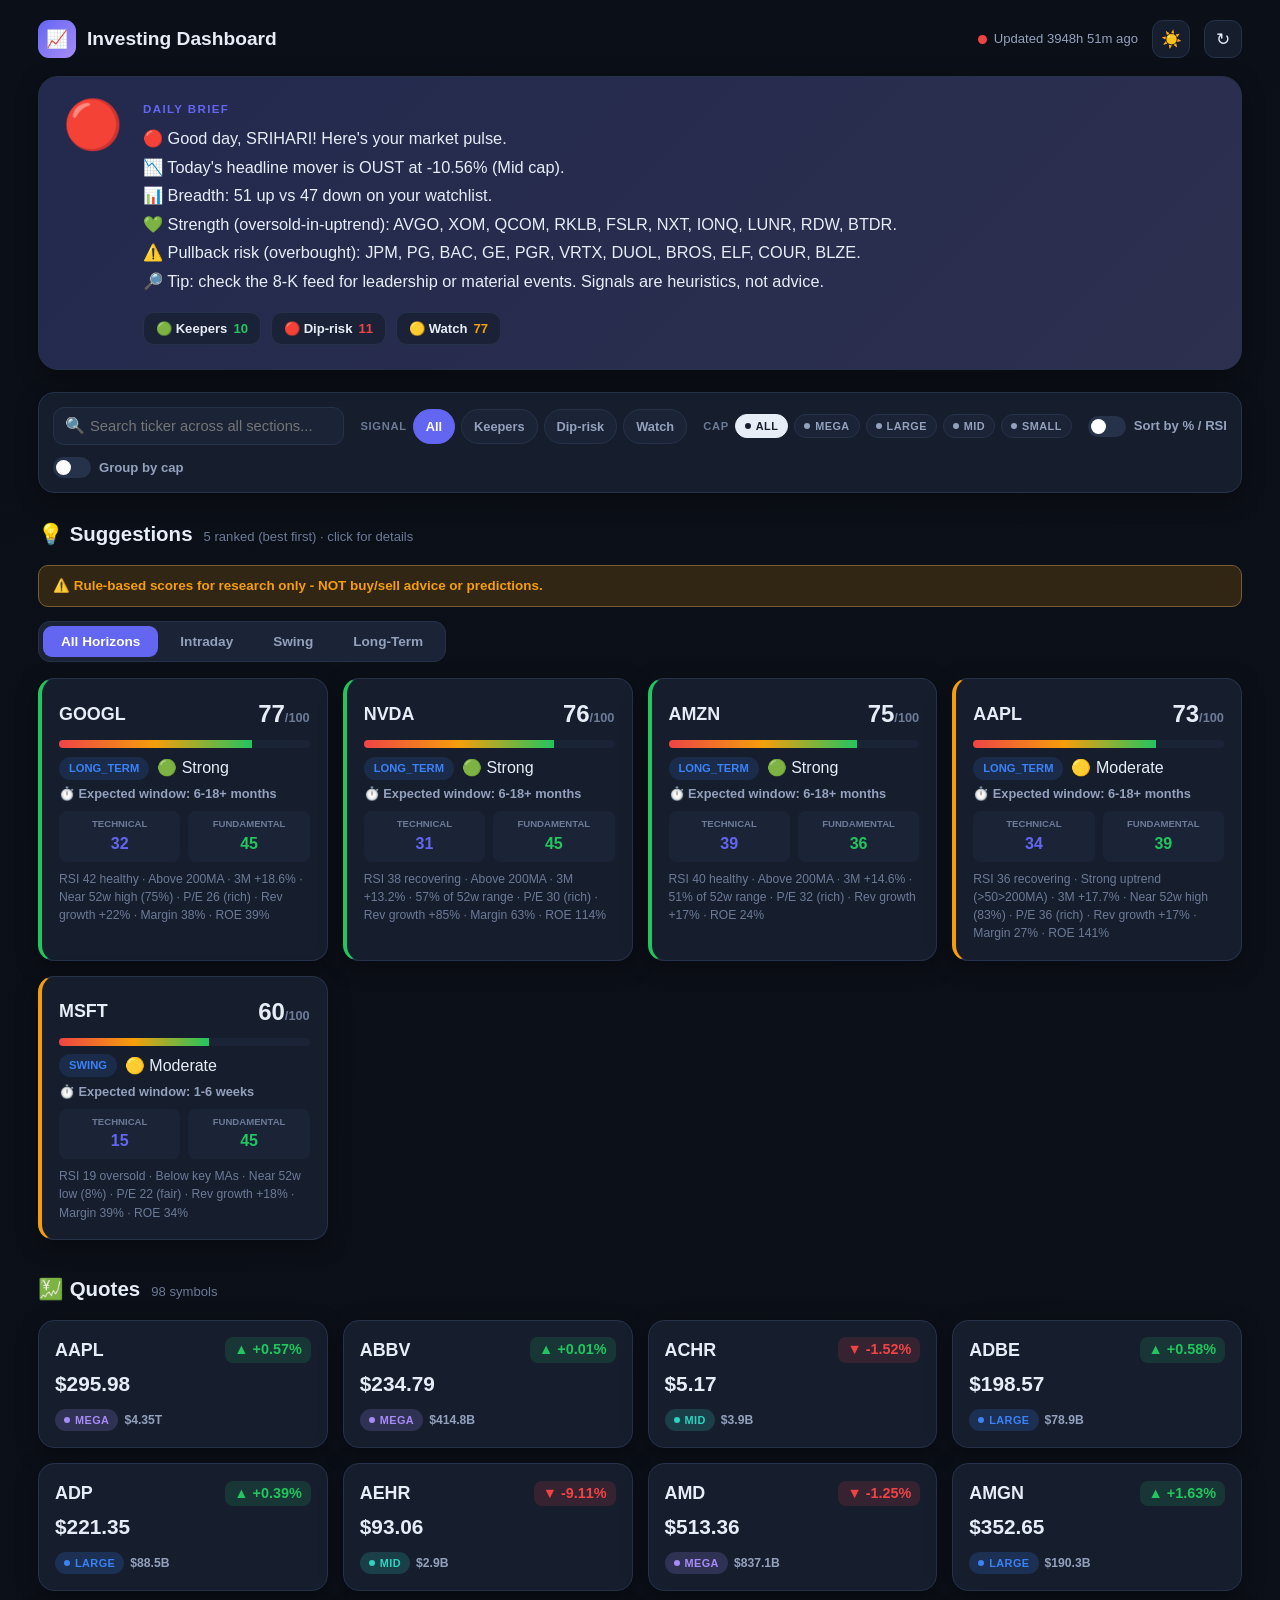
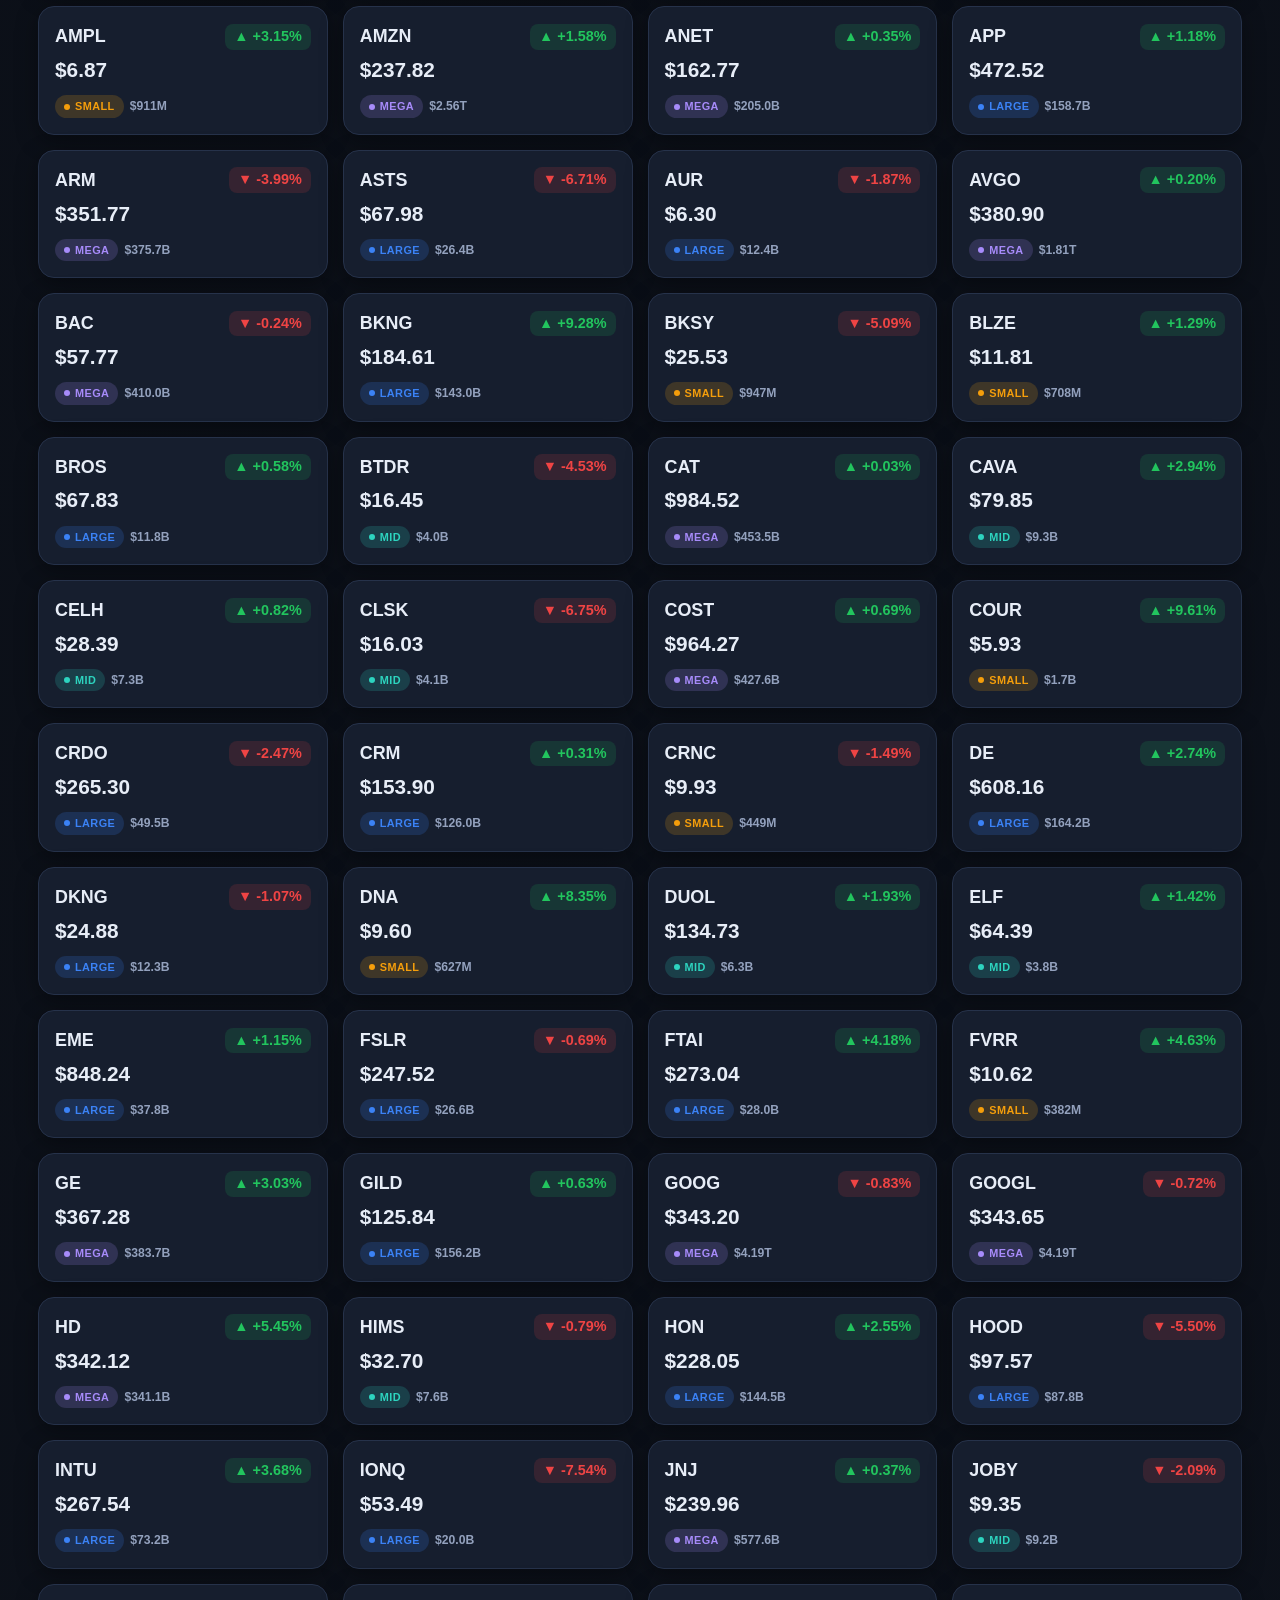
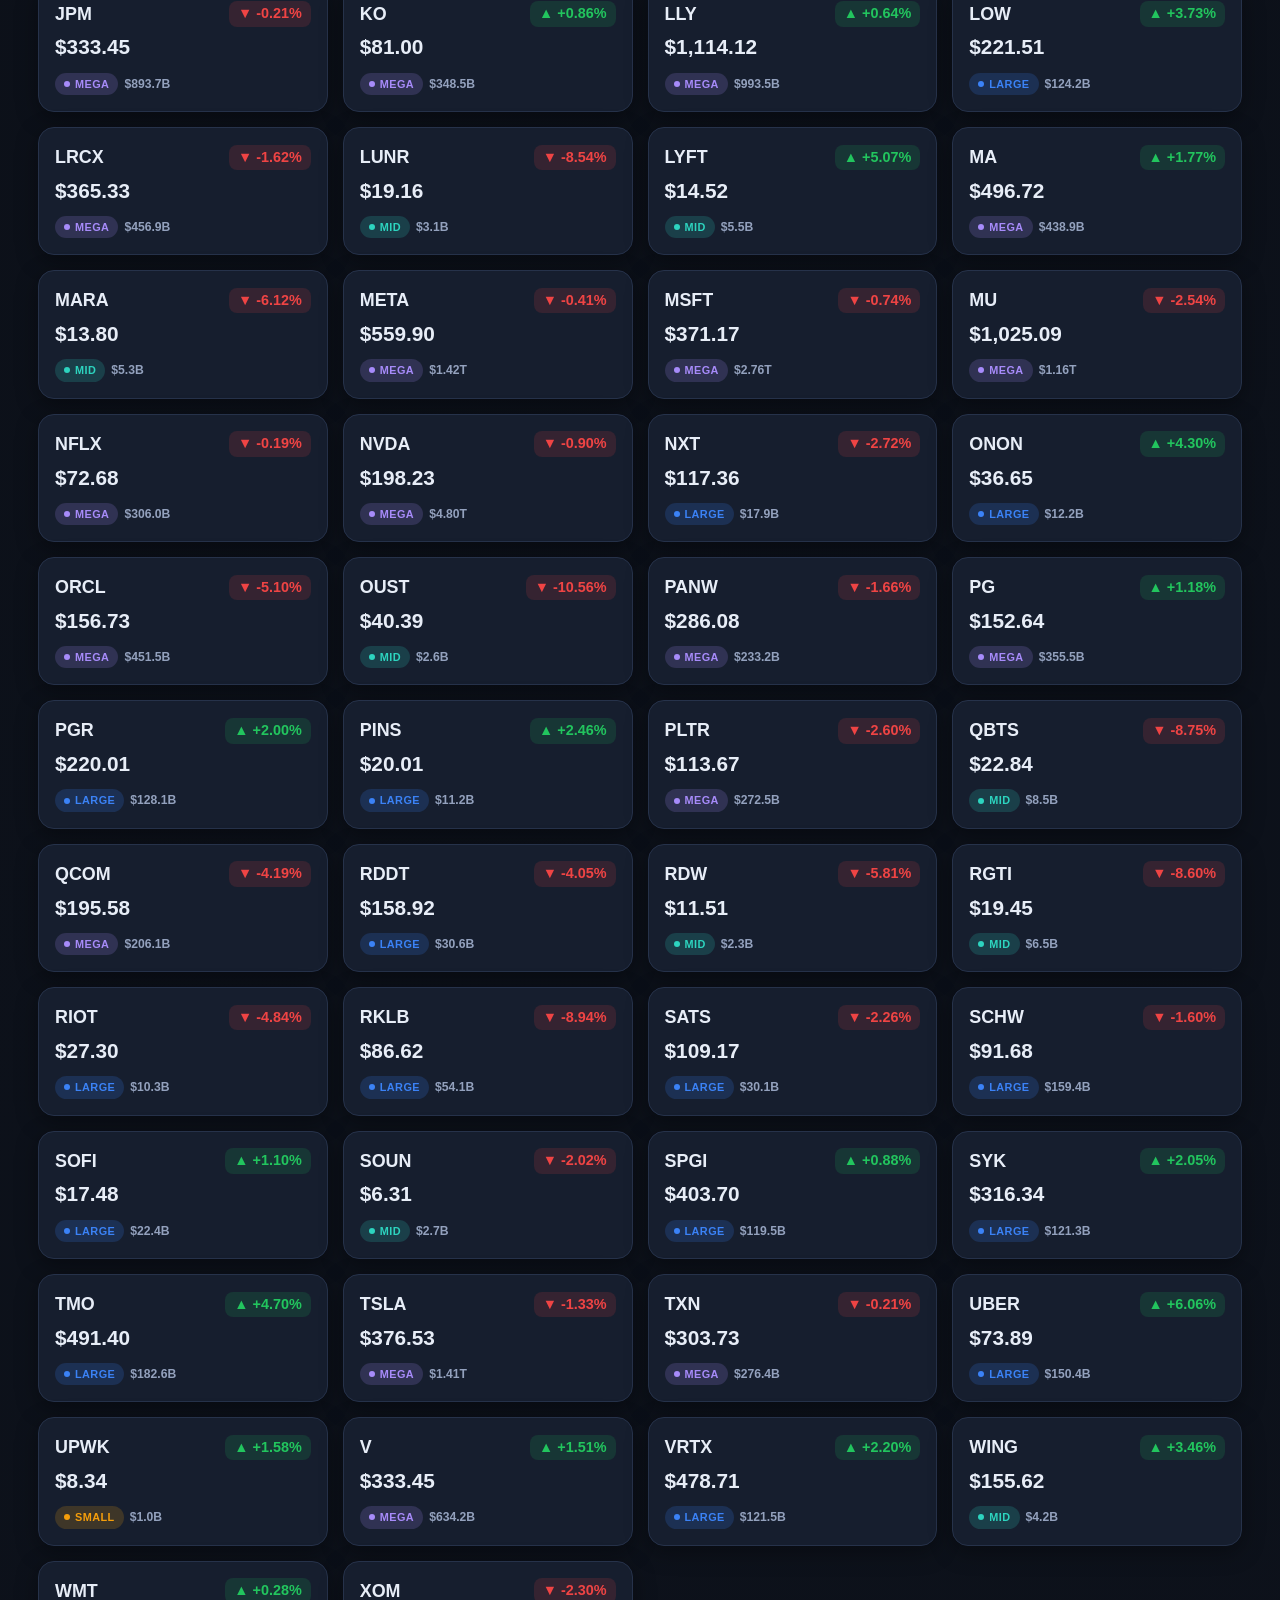
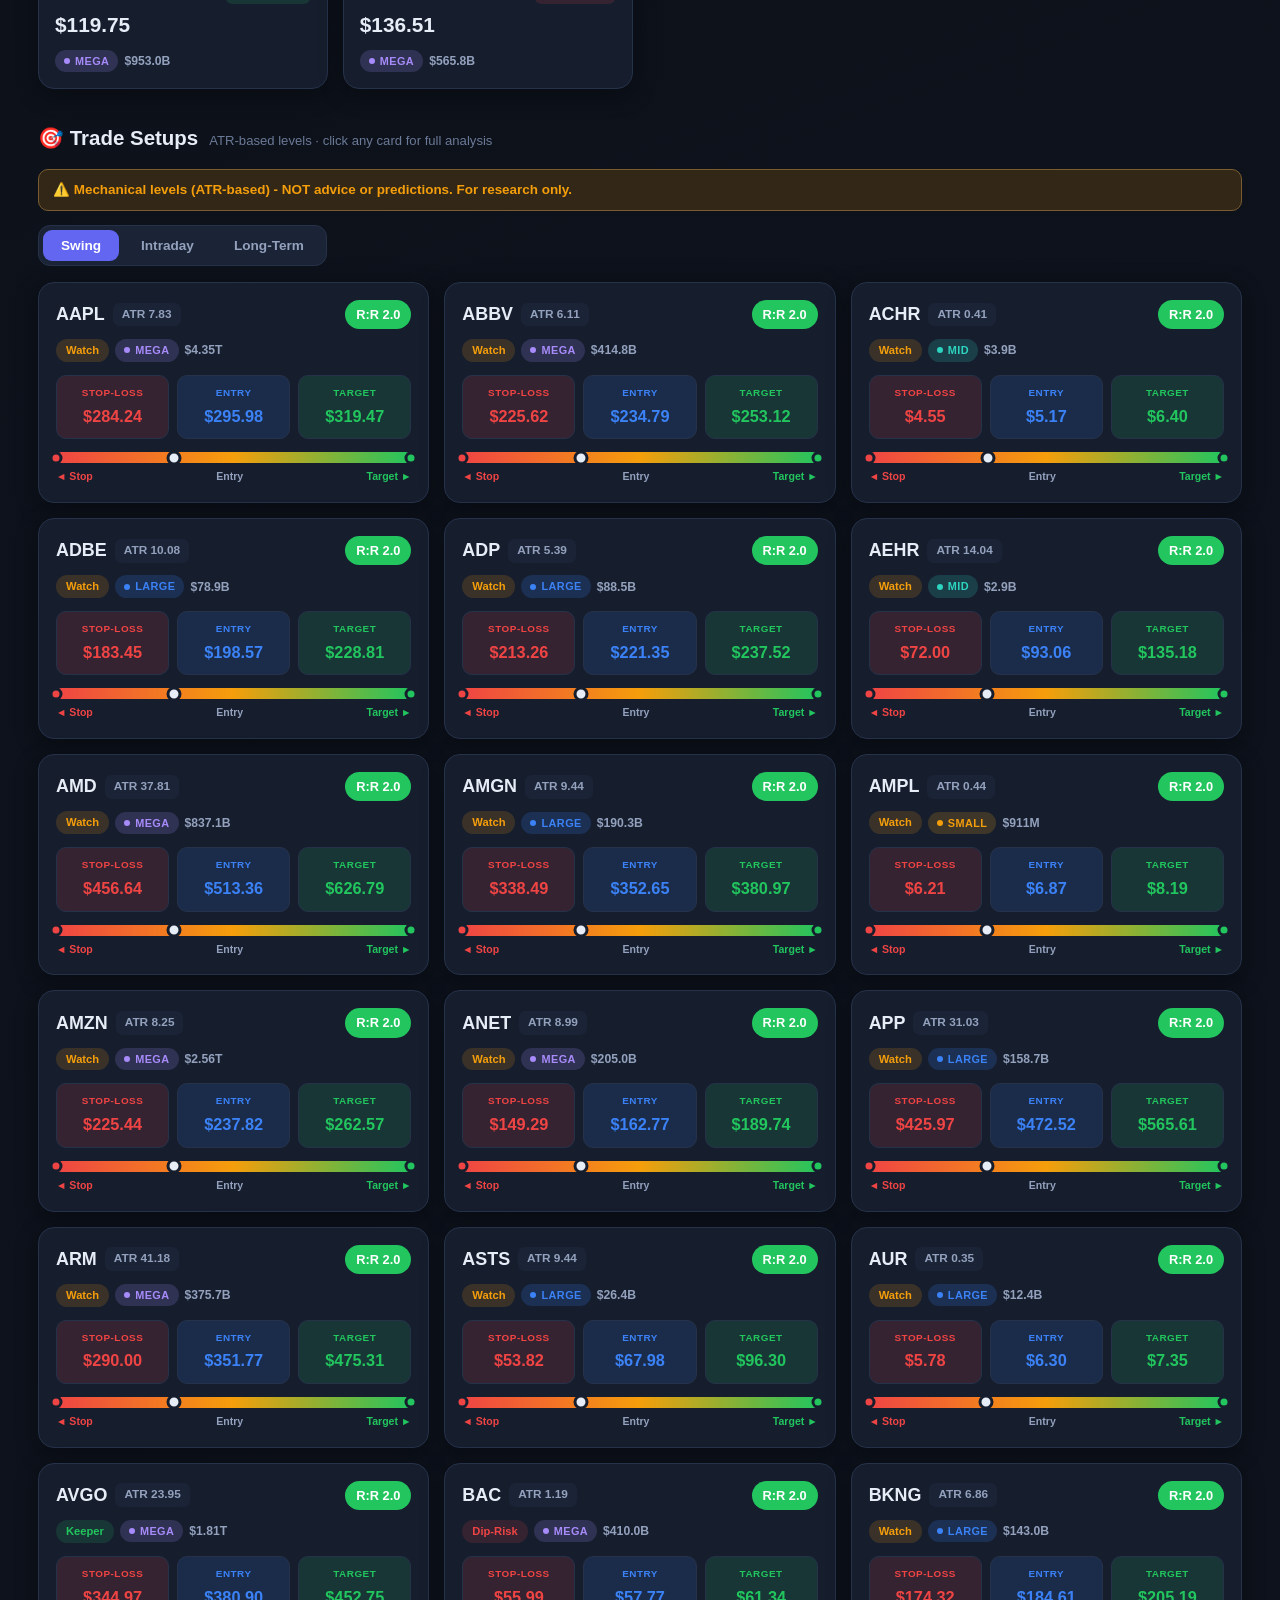
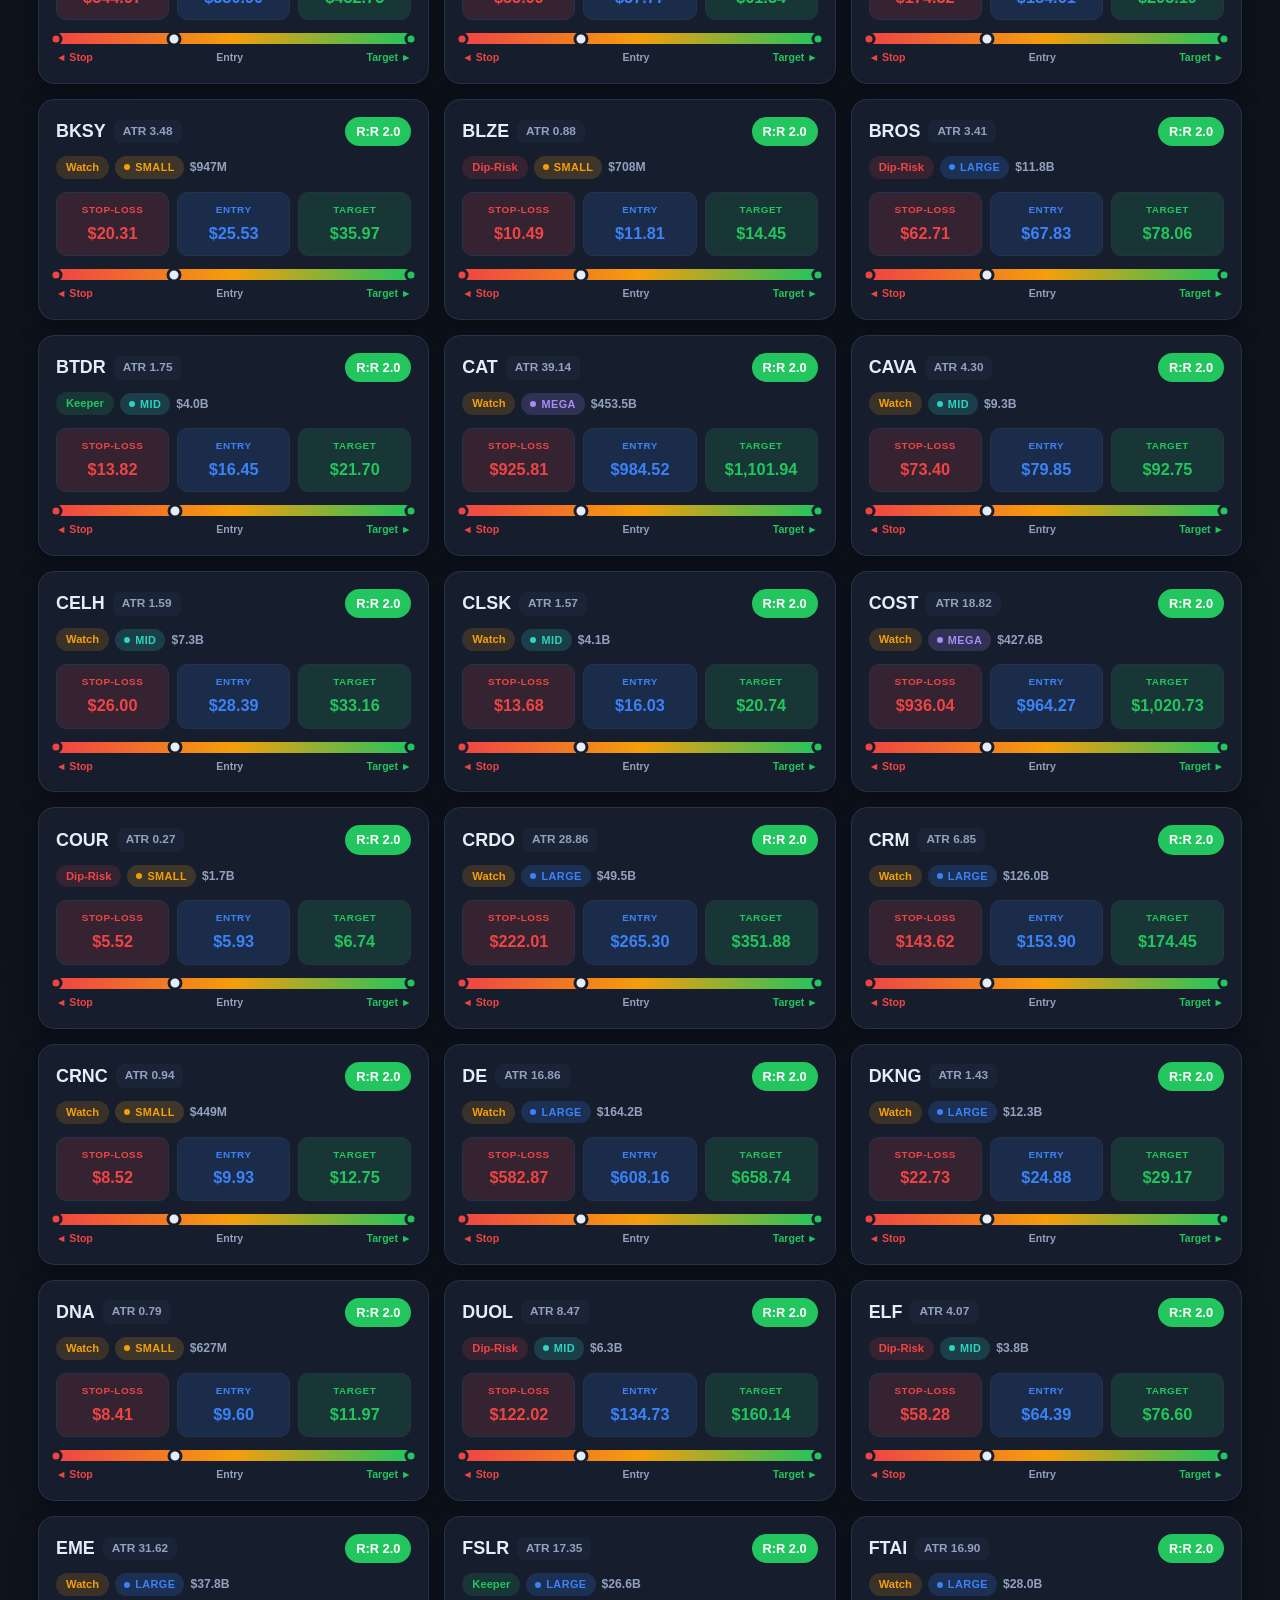
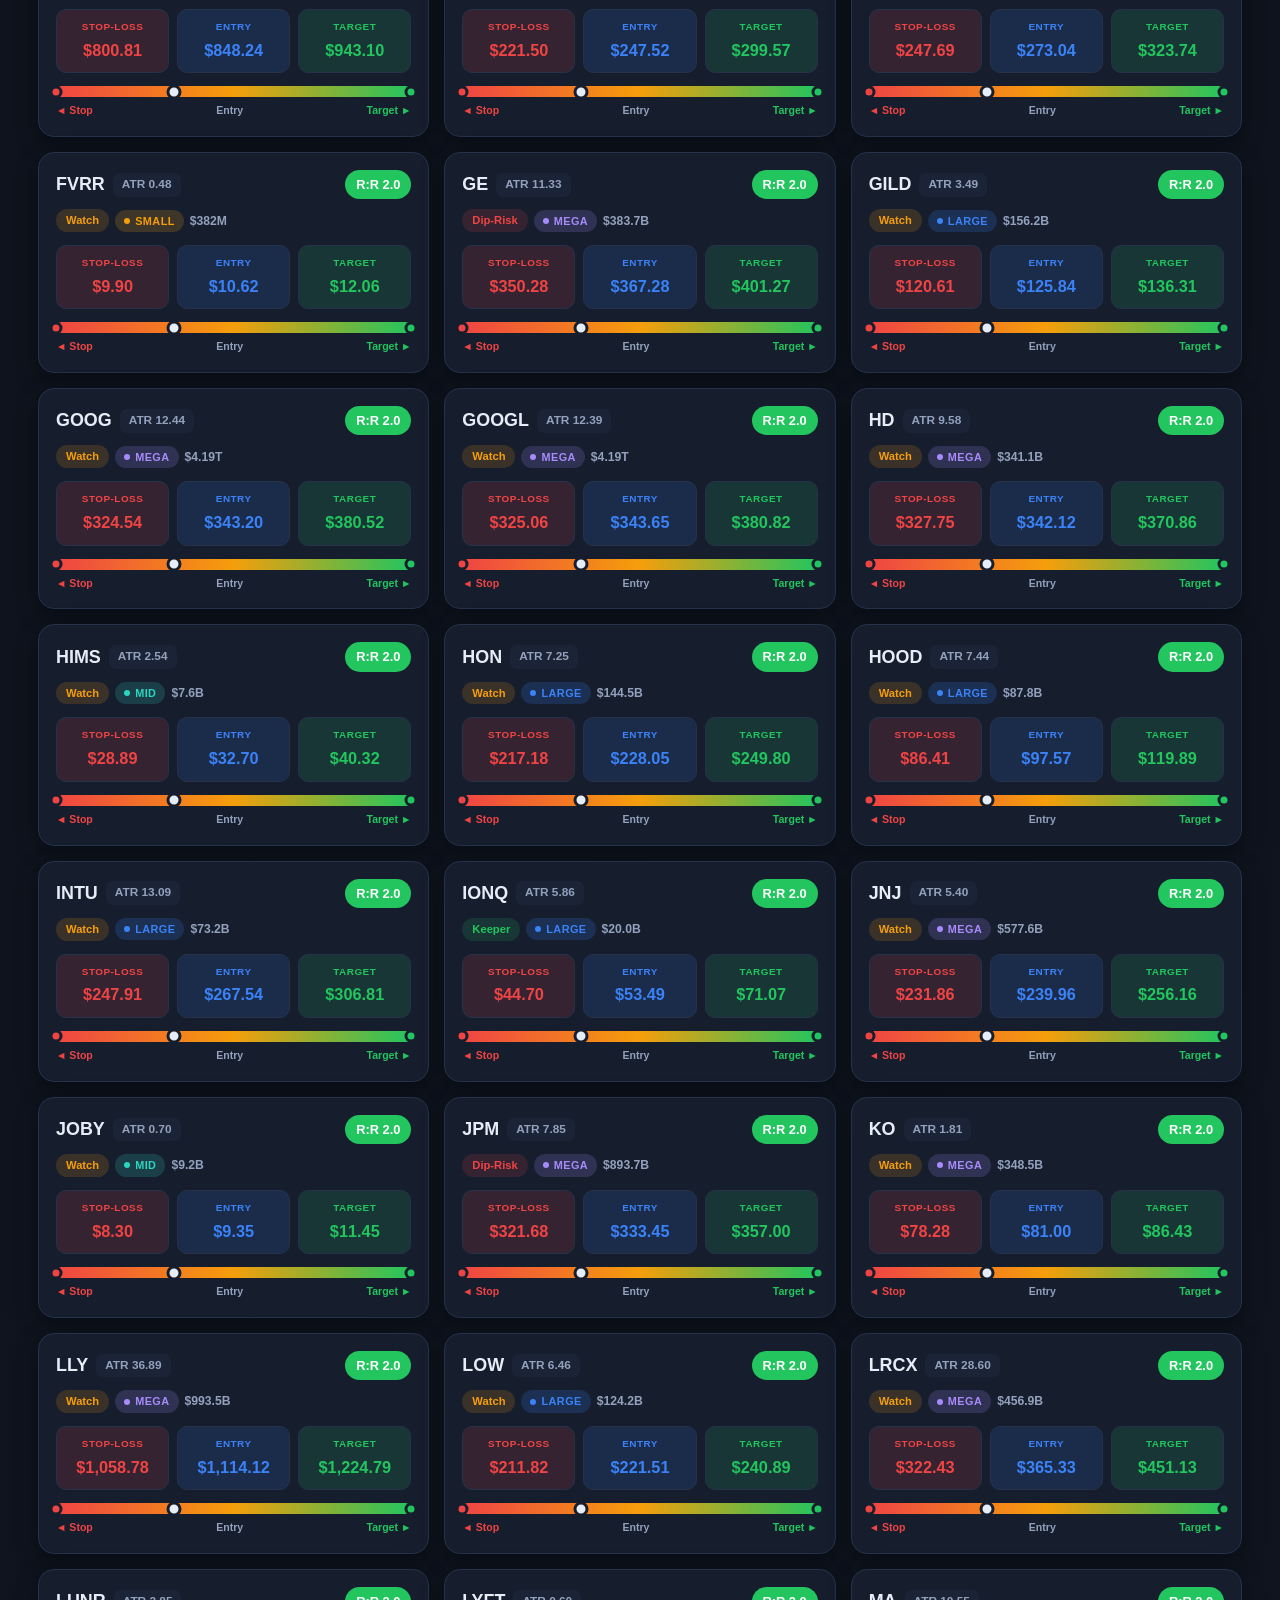
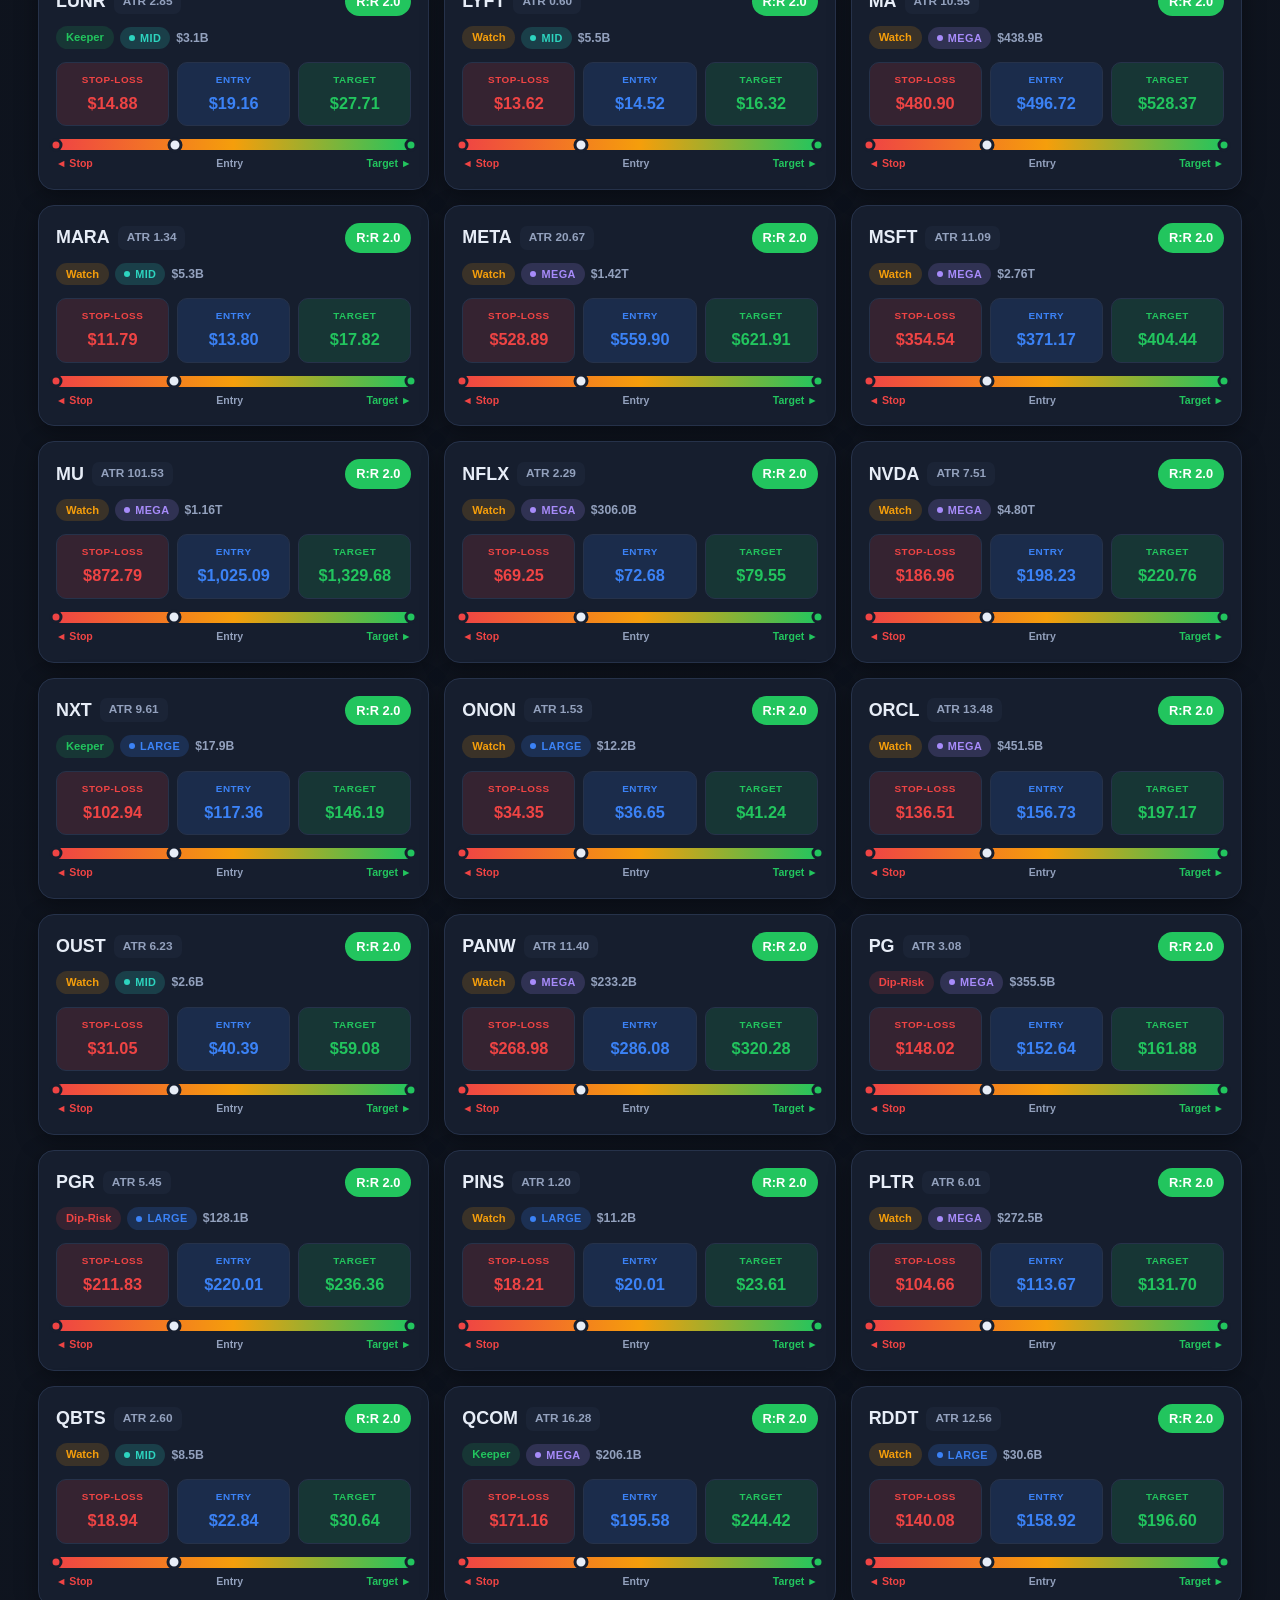
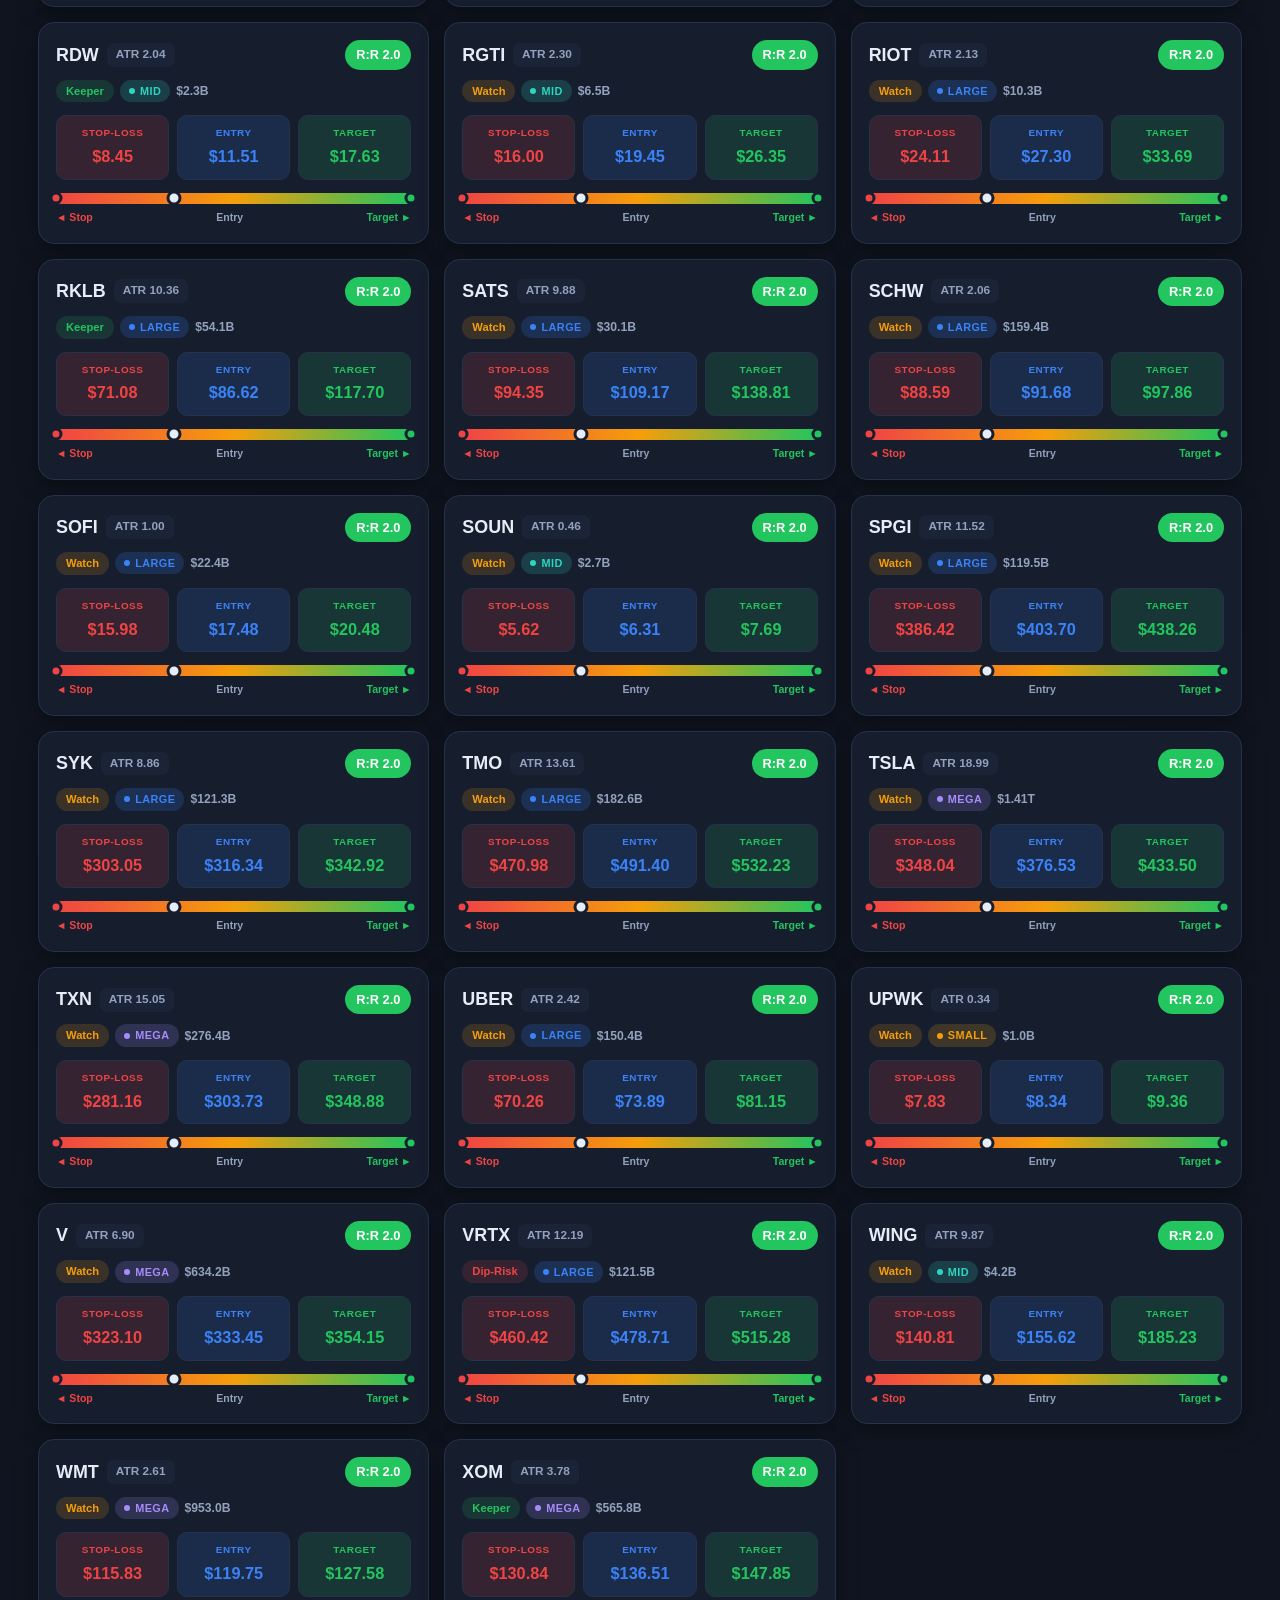
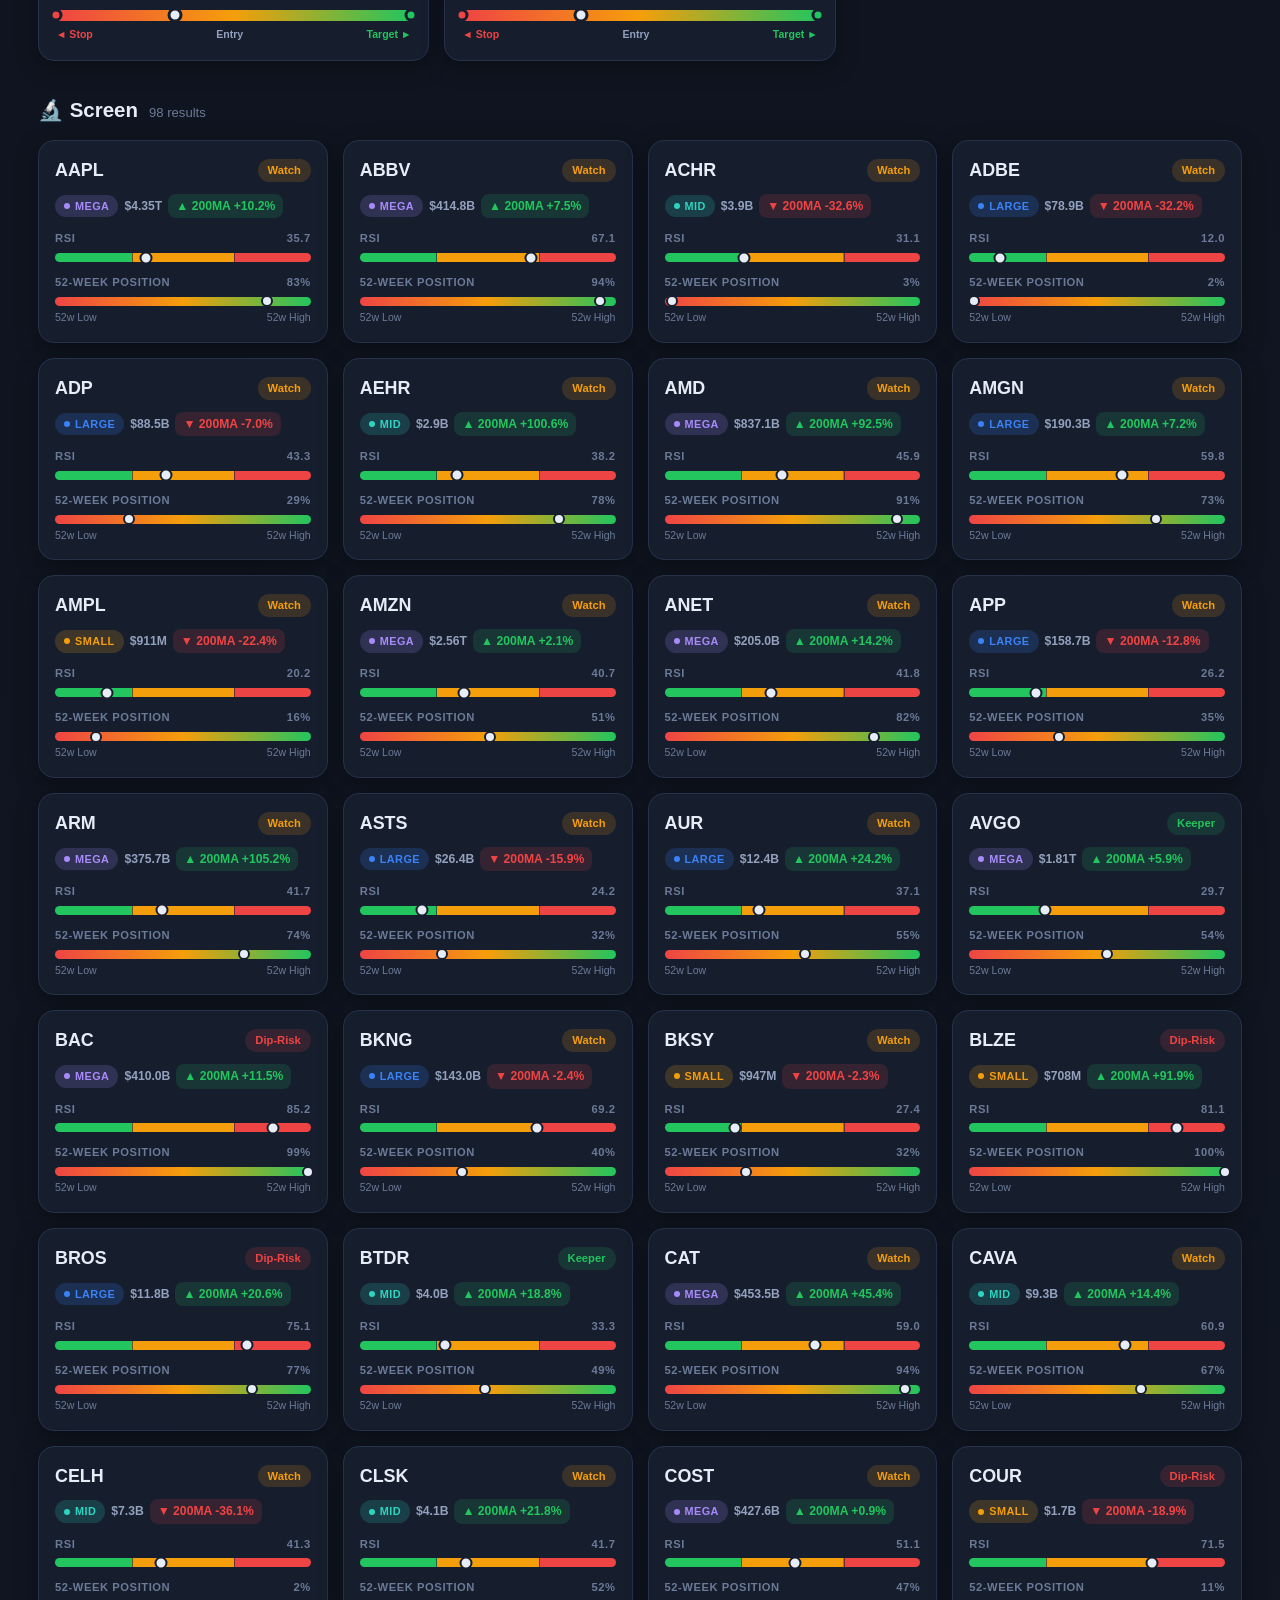
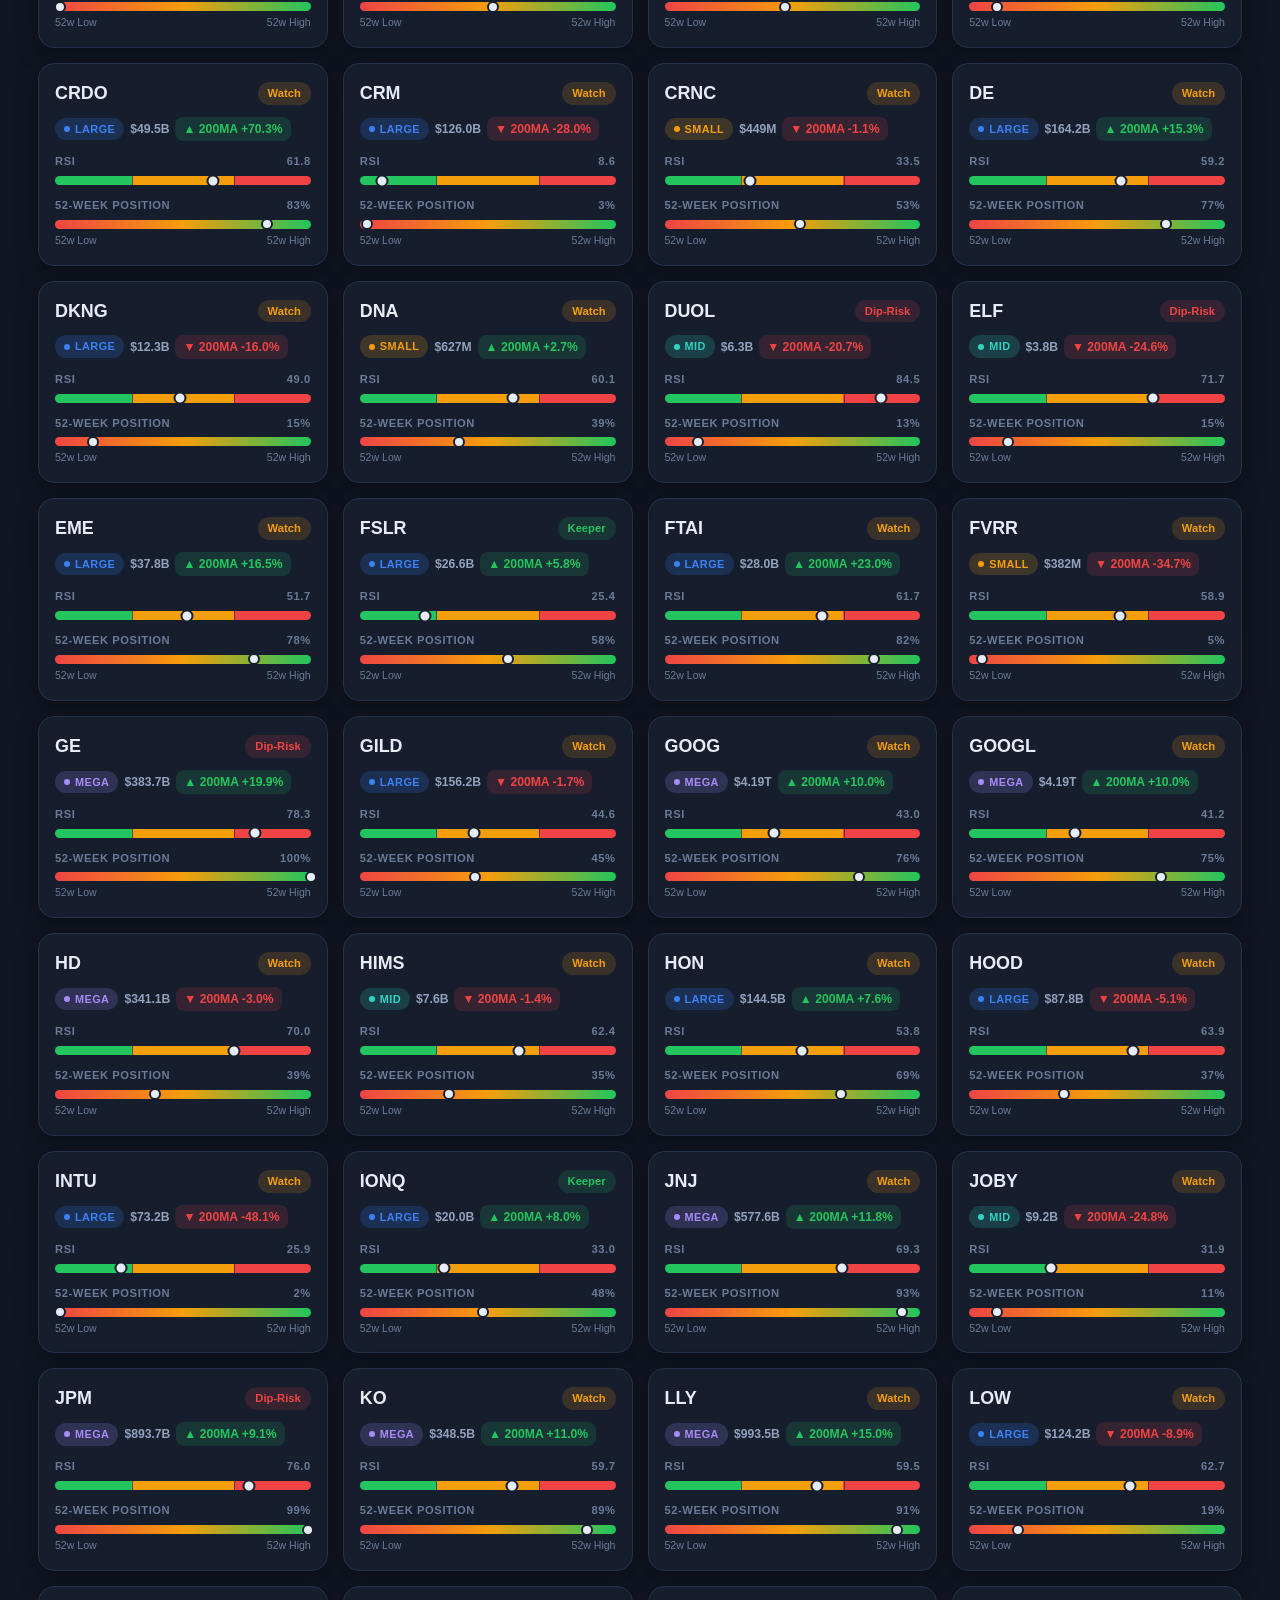
==== commit 89da8865: "Update dashboard.html" ====
--- a/dashboard.html
+++ b/dashboard.html
@@ -6,23 +6,8 @@
 <link rel="icon" href="data:,">
 <title>Investing Dashboard</title>
 <style>
-  :root{
- --bg:#0b0f17;--card:#161e2e;--card2:#1b2436;--line:#26324a;
- --txt:#e7edf7;--muted:#93a1bd;--soft:#6b7a97;
- --green:#22c55e;--green-bg:rgba(34,197,94,.14);
- --red:#ef4444;--red-bg:rgba(239,68,68,.14);
- --amber:#f59e0b;--amber-bg:rgba(245,158,11,.16);
- --blue:#3b82f6;--blue-bg:rgba(59,130,246,.14);
- --purple:#a78bfa;--teal:#2dd4bf;--grey:#64748b;--accent:#6366f1;
- --shadow:0 6px 22px rgba(0,0,0,.35);--radius:16px;
-  }
-  html[data-theme="light"]{
- --bg:#eef2f8;--card:#ffffff;--card2:#f5f8fd;--line:#dde5f0;
- --txt:#0f1828;--muted:#5b6a85;--soft:#8593ad;
- --green-bg:rgba(34,197,94,.12);--red-bg:rgba(239,68,68,.10);
- --amber-bg:rgba(245,158,11,.14);--blue-bg:rgba(59,130,246,.10);
- --shadow:0 6px 22px rgba(40,60,100,.12);
-  }
+  :root{--bg:#0b0f17;--card:#161e2e;--card2:#1b2436;--line:#26324a;--txt:#e7edf7;--muted:#93a1bd;--soft:#6b7a97;--green:#22c55e;--green-bg:rgba(34,197,94,.14);--red:#ef4444;--red-bg:rgba(239,68,68,.14);--amber:#f59e0b;--amber-bg:rgba(245,158,11,.16);--blue:#3b82f6;--blue-bg:rgba(59,130,246,.14);--purple:#a78bfa;--teal:#2dd4bf;--grey:#64748b;--accent:#6366f1;--shadow:0 6px 22px rgba(0,0,0,.35);--radius:16px;}
+  html[data-theme="light"]{--bg:#eef2f8;--card:#ffffff;--card2:#f5f8fd;--line:#dde5f0;--txt:#0f1828;--muted:#5b6a85;--soft:#8593ad;--green-bg:rgba(34,197,94,.12);--red-bg:rgba(239,68,68,.10);--amber-bg:rgba(245,158,11,.14);--blue-bg:rgba(59,130,246,.10);--shadow:0 6px 22px rgba(40,60,100,.12);}
   *{box-sizing:border-box;margin:0;padding:0}
   body{font-family:-apple-system,BlinkMacSystemFont,'Segoe UI',Roboto,Arial,sans-serif;background:linear-gradient(160deg,var(--bg),var(--card));color:var(--txt);min-height:100vh;line-height:1.5;padding-bottom:50px}
   .tnum{font-variant-numeric:tabular-nums}
@@ -67,7 +52,7 @@
   .sec-head h2{font-size:1.28rem;font-weight:800}
   .sec-head .sub{color:var(--soft);font-size:.82rem}
   .grid{display:grid;gap:15px;grid-template-columns:repeat(auto-fill,minmax(250px,1fr))}
-  .card{background:var(--card);border:1px solid var(--line);border-radius:var(--radius);padding:16px;box-shadow:var(--shadow);transition:transform .2s,box-shadow .2s}
+  .card{background:var(--card);border:1px solid var(--line);border-radius:var(--radius);padding:16px;box-shadow:var(--shadow);transition:transform .2s,box-shadow .2s;cursor:pointer}
   .card:hover{transform:translateY(-3px);box-shadow:0 12px 30px rgba(0,0,0,.4)}
   .trow{display:flex;align-items:center;justify-content:space-between;gap:10px;margin-bottom:4px}
   .tkr{font-weight:800;font-size:1.12rem}
@@ -106,9 +91,9 @@
   .ttab{font-size:.85rem;font-weight:800;padding:8px 18px;border-radius:9px;cursor:pointer;color:var(--muted);background:transparent;border:none;transition:all .2s}
   .ttab:hover{color:var(--txt)}.ttab.active{background:var(--accent);color:#fff}
   .tgrid{display:grid;gap:15px;grid-template-columns:repeat(auto-fill,minmax(310px,1fr))}
-  .tcard{background:var(--card);border:1px solid var(--line);border-radius:var(--radius);padding:17px;box-shadow:var(--shadow);transition:transform .2s,box-shadow .2s;cursor:pointer;position:relative}
+  .tcard{background:var(--card);border:1px solid var(--line);border-radius:var(--radius);padding:17px;box-shadow:var(--shadow);transition:transform .2s,box-shadow .2s,border-color .2s;cursor:pointer;position:relative}
   .tcard:hover{transform:translateY(-3px);box-shadow:0 12px 30px rgba(0,0,0,.4);border-color:var(--accent)}
-  .tcard::after{content:"🔍 click for analysis";position:absolute;bottom:8px;right:12px;font-size:.62rem;color:var(--soft);opacity:0;transition:opacity .2s}
+  .tcard::after{content:"click for analysis";position:absolute;bottom:8px;right:12px;font-size:.62rem;color:var(--soft);opacity:0;transition:opacity .2s}
   .tcard:hover::after{opacity:1}
   .ttop{display:flex;align-items:center;justify-content:space-between;gap:10px;margin-bottom:6px}
   .ttl{display:flex;align-items:center;gap:8px;flex-wrap:wrap}
@@ -169,7 +154,7 @@
   .mclose:hover{background:var(--red-bg);color:var(--red)}
   .modal-body{padding:20px 22px}
   .msection{margin-bottom:22px}
-  .msection h4{font-size:.78rem;text-transform:uppercase;letter-spacing:.08em;color:var(--accent);font-weight:800;margin-bottom:12px;display:flex;align-items:center;gap:8px}
+  .msection h4{font-size:.78rem;text-transform:uppercase;letter-spacing:.08em;color:var(--accent);font-weight:800;margin-bottom:12px}
   .mscore{display:flex;gap:10px;margin-bottom:16px}
   .mscore .b{flex:1;background:var(--card2);border:1px solid var(--line);border-radius:12px;padding:12px;text-align:center}
   .mscore .b .v{font-size:1.6rem;font-weight:800}
@@ -190,90 +175,88 @@
 <body>
 <div class="wrap">
   <div class="topbar">
- <div class="brand"><span class="logo">📈</span><span>Investing Dashboard</span></div>
- <div class="spacer"></div>
- <div class="fresh"><span class="dot" id="freshDot"></span><span id="freshText">Loading...</span></div>
- <button class="ibtn" id="themeBtn" title="Theme">🌙</button>
- <button class="ibtn" id="refreshBtn" title="Refresh">↻</button>
+    <div class="brand"><span class="logo">📈</span><span>Investing Dashboard</span></div>
+    <div class="spacer"></div>
+    <div class="fresh"><span class="dot" id="freshDot"></span><span id="freshText">Loading...</span></div>
+    <button class="ibtn" id="themeBtn" title="Theme">🌙</button>
+    <button class="ibtn" id="refreshBtn" title="Refresh">↻</button>
   </div>
   <div id="errorSlot"></div>
   <section class="hero">
- <div class="hero-row">
- <div class="mood-emoji" id="moodEmoji">🧭</div>
- <div class="hero-text">
- <div class="hero-label">Daily Brief</div>
- <div class="brief-body" id="briefBody">Loading the market brief...</div>
- <div class="mood-counts" id="moodCounts"></div>
- </div>
- </div>
+    <div class="hero-row">
+      <div class="mood-emoji" id="moodEmoji">🧭</div>
+      <div class="hero-text">
+        <div class="hero-label">Daily Brief</div>
+        <div class="brief-body" id="briefBody">Loading the market brief...</div>
+        <div class="mood-counts" id="moodCounts"></div>
+      </div>
+    </div>
   </section>
   <div class="controls">
- <div class="search"><span class="si">🔍</span>
- <input type="text" id="searchInput" placeholder="Search ticker across all sections..." autocomplete="off"></div>
- <div class="cg"><span class="cl">Signal</span>
- <span class="fchip active" data-sig="all">All</span>
- <span class="fchip" data-sig="keeper">Keepers</span>
- <span class="fchip" data-sig="dip-risk">Dip-risk</span>
- <span class="fchip" data-sig="watch">Watch</span></div>
- <div class="cg"><span class="cl">Cap</span>
- <span class="fchip cap active" data-cap="all">All</span>
- <span class="fchip cap" data-cap="Mega">Mega</span>
- <span class="fchip cap" data-cap="Large">Large</span>
- <span class="fchip cap" data-cap="Mid">Mid</span>
- <span class="fchip cap" data-cap="Small">Small</span></div>
- <div class="tgl" id="sortToggle"><span class="sw"></span><span>Sort by % / RSI</span></div>
- <div class="tgl" id="groupToggle"><span class="sw"></span><span>Group by cap</span></div>
+    <div class="search"><span class="si">🔍</span>
+      <input type="text" id="searchInput" placeholder="Search ticker across all sections..." autocomplete="off"></div>
+    <div class="cg"><span class="cl">Signal</span>
+      <span class="fchip active" data-sig="all">All</span>
+      <span class="fchip" data-sig="keeper">Keepers</span>
+      <span class="fchip" data-sig="dip-risk">Dip-risk</span>
+      <span class="fchip" data-sig="watch">Watch</span></div>
+    <div class="cg"><span class="cl">Cap</span>
+      <span class="fchip cap active" data-cap="all">All</span>
+      <span class="fchip cap" data-cap="Mega">Mega</span>
+      <span class="fchip cap" data-cap="Large">Large</span>
+      <span class="fchip cap" data-cap="Mid">Mid</span>
+      <span class="fchip cap" data-cap="Small">Small</span></div>
+    <div class="tgl" id="sortToggle"><span class="sw"></span><span>Sort by % / RSI</span></div>
+    <div class="tgl" id="groupToggle"><span class="sw"></span><span>Group by cap</span></div>
   </div>
   <section class="section">
- <div class="sec-head"><h2>💡 Suggestions</h2><span class="sub" id="sugSub">Technical + Fundamental scored · ranked</span></div>
- <div class="tdisc">⚠️ Rule-based scores for research only - NOT buy/sell advice or predictions.</div>
- <div class="ttabs" id="sugTabs">
- <button class="ttab active" data-shz="all">All Horizons</button>
- <button class="ttab" data-shz="intraday">Intraday</button>
- <button class="ttab" data-shz="swing">Swing</button>
- <button class="ttab" data-shz="long_term">Long-Term</button>
- </div>
- <div class="grid" id="sugGrid"></div>
-  </section>
-  <section class="section">
- <div class="sec-head"><h2>💹 Quotes</h2><span class="sub" id="quotesSub"></span></div>
- <div class="grid" id="quotesGrid"></div>
-  </section>
-  <section class="section">
- <div class="sec-head"><h2>🎯 Trade Setups</h2><span class="sub">ATR-based levels · click any card for full analysis</span></div>
- <div class="tdisc">⚠️ Mechanical levels (ATR-based) - NOT advice or predictions. For research only.</div>
- <div class="ttabs" id="tradeTabs">
- <button class="ttab active" data-bucket="swing">Swing</button>
- <button class="ttab" data-bucket="intraday">Intraday</button>
- <button class="ttab" data-bucket="long_term">Long-Term</button>
- </div>
- <div class="tgrid" id="tradeGrid"></div>
-  </section>
-  <section class="section">
- <div class="sec-head"><h2>🔬 Screen</h2><span class="sub" id="screenSub"></span></div>
- <div class="grid" id="screenGrid"></div>
-  </section>
-  <section class="section">
- <div class="sec-head"><h2>📅 Earnings</h2><span class="sub">Upcoming reports</span></div>
- <div class="tl" id="earningsList"></div>
-  </section>
-  <section class="section">
- <div class="sec-head"><h2>📰 News &amp; Filings</h2></div>
- <div class="news" id="newsList"></div>
+    <div class="sec-head"><h2>💡 Suggestions</h2><span class="sub" id="sugSub">Technical + Fundamental scored · ranked</span></div>
+    <div class="tdisc">⚠️ Rule-based scores for research only - NOT buy/sell advice or predictions.</div>
+    <div class="ttabs" id="sugTabs">
+      <button class="ttab active" data-shz="all">All Horizons</button>
+      <button class="ttab" data-shz="intraday">Intraday</button>
+      <button class="ttab" data-shz="swing">Swing</button>
+      <button class="ttab" data-shz="long_term">Long-Term</button>
+    </div>
+    <div class="grid" id="sugGrid"></div>
+  </section>
+  <section class="section">
+    <div class="sec-head"><h2>💹 Quotes</h2><span class="sub" id="quotesSub"></span></div>
+    <div class="grid" id="quotesGrid"></div>
+  </section>
+  <section class="section">
+    <div class="sec-head"><h2>🎯 Trade Setups</h2><span class="sub">ATR-based levels · click any card for full analysis</span></div>
+    <div class="tdisc">⚠️ Mechanical levels (ATR-based) - NOT advice or predictions. For research only.</div>
+    <div class="ttabs" id="tradeTabs">
+      <button class="ttab active" data-bucket="swing">Swing</button>
+      <button class="ttab" data-bucket="intraday">Intraday</button>
+      <button class="ttab" data-bucket="long_term">Long-Term</button>
+    </div>
+    <div class="tgrid" id="tradeGrid"></div>
+  </section>
+  <section class="section">
+    <div class="sec-head"><h2>🔬 Screen</h2><span class="sub" id="screenSub"></span></div>
+    <div class="grid" id="screenGrid"></div>
+  </section>
+  <section class="section">
+    <div class="sec-head"><h2>📅 Earnings</h2><span class="sub">Upcoming reports</span></div>
+    <div class="tl" id="earningsList"></div>
+  </section>
+  <section class="section">
+    <div class="sec-head"><h2>📰 News &amp; Filings</h2></div>
+    <div class="news" id="newsList"></div>
   </section>
   <div class="disc">⚠️ Not financial advice. For personal research only. Verify independently before any decision.</div>
 </div>
-
 <div class="modal-bg" id="modalBg">
   <div class="modal" id="modal">
- <div class="modal-head">
- <div><div class="mt" id="modalTitle">—</div><div class="msub" id="modalSub"></div></div>
- <button class="mclose" id="modalClose">✕</button>
- </div>
- <div class="modal-body" id="modalBody"></div>
+    <div class="modal-head">
+      <div><div class="mt" id="modalTitle">—</div><div class="msub" id="modalSub"></div></div>
+      <button class="mclose" id="modalClose">✕</button>
+    </div>
+    <div class="modal-body" id="modalBody"></div>
   </div>
 </div>
-
 <script>
 (function(){
   "use strict";
@@ -284,9 +267,7 @@
   var saved=null;try{saved=localStorage.getItem("dash-theme");}catch(e){}
   if(!saved){saved="dark";}
   applyTheme(saved);
-  themeBtn.addEventListener("click",function(){
- var cur=document.documentElement.getAttribute("data-theme")==="light"?"light":"dark";
- var nx=cur==="light"?"dark":"light";applyTheme(nx);try{localStorage.setItem("dash-theme",nx);}catch(e){}});
+  themeBtn.addEventListener("click",function(){var cur=document.documentElement.getAttribute("data-theme")==="light"?"light":"dark";var nx=cur==="light"?"dark":"light";applyTheme(nx);try{localStorage.setItem("dash-theme",nx);}catch(e){}});
   var ESC_MAP={"&":"&amp;","<":"&lt;",">":"&gt;",'"':"&quot;","'":"&#39;"};
   function esc(s){if(s==null){return "";}return String(s).split("").map(function(c){return ESC_MAP[c]||c;}).join("");}
   function n(v){return (v==null||isNaN(v))?null:Number(v);}
@@ -298,204 +279,218 @@
   function passCap(t){return state.cap==="all"||capCls(t)===state.cap;}
   function passSig(s){return state.sig==="all"||s===state.sig;}
   function capBadge(tier,mc){var t=capCls(tier);return '<span class="cap cap-'+t+'">'+esc(t)+'</span>'+(mc?'<span class="mcap">'+esc(mc)+'</span>':'');}
-  function fmt(v,suf){return (v==null||isNaN(v))?"—":Number(v).toFixed(suf===0?0:2)+(suf&&suf!==0?suf:"");}
-
-  // ---------- DETAIL MODAL ----------
-  function sugIndex(tk){var m={};if(SUG&&SUG.suggestions){SUG.suggestions.forEach(function(r){m[r.ticker]=r;});}return m[tk]||null;}
+  function fmt(v,dec){if(v==null||isNaN(v)){return "—";}return Number(v).toFixed(dec===0?0:2);}
+  function sugIndex(tk){if(!SUG||!SUG.suggestions){return null;}var r=null;SUG.suggestions.forEach(function(x){if(x.ticker===tk){r=x;}});return r;}
+  function quoteOf(tk){var r=null;if(DATA&&DATA.quotes){DATA.quotes.forEach(function(x){if(x.ticker===tk){r=x;}});}return r;}
   function metricCell(k,val,cls){return '<div class="metric"><div class="k">'+esc(k)+'</div><div class="v '+(cls||"neu")+'">'+val+'</div></div>';}
   function openModal(ticker){
- var bg=document.getElementById("modalBg");
- var rec=sugIndex(ticker);
- var sc=DATA&&DATA.screenIndex?DATA.screenIndex[ticker]:null;
- var q=null;if(DATA&&DATA.quotes){DATA.quotes.forEach(function(x){if(x.ticker===ticker){q=x;}});}
- document.getElementById("modalTitle").textContent=ticker;
- var subBits=[];
- if(q){subBits.push(money(q.price));if(q.change_pct!=null){subBits.push((q.change_pct>0?"+":"")+Number(q.change_pct).toFixed(2)+"%");}}
- if(sc){subBits.push(capCls(sc.cap_tier)+" cap");}
- document.getElementById("modalSub").textContent=subBits.join("  ·  ");
-
- var body="";
- if(rec){
- // scores
- body+='<div class="mscore"><div class="b"><div class="v">'+rec.total_score+'</div><div class="l">Total /100</div></div>'+
- '<div class="b"><div class="v" style="color:var(--accent)">'+rec.technical_score+'</div><div class="l">Technical /50</div></div>'+
- '<div class="b"><div class="v" style="color:var(--green)">'+rec.fundamental_score+'</div><div class="l">Fundamental /50</div></div></div>';
- body+='<div class="mhint">'+esc(rec.conviction_emoji)+' <b>'+esc(rec.conviction)+'</b> conviction · Horizon: <b>'+esc(rec.horizon)+'</b> · ⏱️ '+esc(rec.expected_window)+'<br>'+esc(rec.horizon_reason||"")+'</div>';
- }
-
- // TECHNICAL
- var t=rec&&rec.technicals?rec.technicals:{};
- body+='<div class="msection"><h4>📊 Technical Analysis</h4>';
- if(rec){
- var rsiV=n(t.rsi);var rsiCls=rsiV===null?"neu":rsiV>=70?"bad":rsiV<=30?"good":"neu";
- var m1=n(t.mom_1m);var m3=n(t.mom_3m);
- body+='<div class="metrics">'+
- metricCell("RSI (14)",fmt(t.rsi),rsiCls)+
- metricCell("50-day MA",money(t.ma50))+
- metricCell("200-day MA",money(t.ma200))+
- metricCell("1M Momentum",(m1==null?"—":(m1>0?"+":"")+m1.toFixed(1)+"%"),m1==null?"neu":m1>0?"good":"bad")+
- metricCell("3M Momentum",(m3==null?"—":(m3>0?"+":"")+m3.toFixed(1)+"%"),m3==null?"neu":m3>0?"good":"bad")+
- metricCell("52w Position",fmt(t.pos_52w,0)+"%")+
- metricCell("Volatility",fmt(t.volatility)+"%")+
- '</div>';
- if(rec.tech_notes&&rec.tech_notes.length){body+='<ul class="notelist">'+rec.tech_notes.map(function(nt){return '<li>'+esc(nt)+'</li>';}).join("")+'</ul>';}
- } else if(sc){
- body+='<div class="metrics">'+metricCell("RSI (14)",fmt(sc.rsi))+metricCell("52w Position",fmt(sc.pos_52w_pct,0)+"%")+metricCell("vs 200MA",(sc.vs_200ma==null?"—":(sc.vs_200ma>0?"+":"")+Number(sc.vs_200ma).toFixed(1)+"%"),sc.vs_200ma>0?"good":"bad")+metricCell("Signal",esc(sc.signal||"—"))+'</div>';
- body+='<div class="mhint">For full technicals + scores, run suggest.py so this ticker appears in suggestions.json.</div>';
- } else {
- body+='<div class="nodata">No technical data available for this ticker.</div>';
- }
- body+='</div>';
-
- // FUNDAMENTAL
- body+='<div class="msection"><h4>🏛️ Fundamental Analysis</h4>';
- if(rec&&rec.fundamentals){
- var f=rec.fundamentals;
- var pe=n(f.pe);var rg=n(f.rev_growth);var mg=n(f.margin);var roe=n(f.roe);var de=n(f.debt_to_equity);
- body+='<div class="metrics">'+
- metricCell("P/E Ratio",fmt(f.pe),pe==null?"neu":pe>0&&pe<25?"good":pe>40?"bad":"neu")+
- metricCell("Revenue Growth",(rg==null?"—":(rg>0?"+":"")+rg.toFixed(1)+"%"),rg==null?"neu":rg>0?"good":"bad")+
- metricCell("Profit Margin",(mg==null?"—":mg.toFixed(1)+"%"),mg==null?"neu":mg>10?"good":mg<0?"bad":"neu")+
- metricCell("ROE",(roe==null?"—":roe.toFixed(1)+"%"),roe==null?"neu":roe>15?"good":roe<0?"bad":"neu")+
- metricCell("Debt/Equity",fmt(f.debt_to_equity),de==null?"neu":de<100?"good":de>200?"bad":"neu")+
- '</div>';
- if(rec.fund_notes&&rec.fund_notes.length){body+='<ul class="notelist">'+rec.fund_notes.map(function(nt){return '<li>'+esc(nt)+'</li>';}).join("")+'</ul>';}
- } else {
- body+='<div class="nodata">No fundamental data available. Run suggest.py to populate fundamentals.</div>';
- }
- body+='</div>';
-
- body+='<div class="mhint">⚠️ Not financial advice. These are transparent rule-based metrics for research only - not recommendations or predictions. Verify independently.</div>';
- document.getElementById("modalBody").innerHTML=body;
- bg.classList.add("open");
+    var bg=document.getElementById("modalBg");
+    var rec=sugIndex(ticker);
+    var sc=DATA&&DATA.screenIndex?DATA.screenIndex[ticker]:null;
+    var q=quoteOf(ticker);
+    document.getElementById("modalTitle").textContent=ticker;
+    var subBits=[];
+    if(q){subBits.push(money(q.price));if(q.change_pct!=null){subBits.push((q.change_pct>0?"+":"")+Number(q.change_pct).toFixed(2)+"%");}}
+    if(sc){subBits.push(capCls(sc.cap_tier)+" cap");}
+    document.getElementById("modalSub").textContent=subBits.join("  ·  ");
+    var body="";
+    if(rec){
+      body+='<div class="mscore"><div class="b"><div class="v">'+rec.total_score+'</div><div class="l">Total /100</div></div><div class="b"><div class="v" style="color:var(--accent)">'+rec.technical_score+'</div><div class="l">Technical /50</div></div><div class="b"><div class="v" style="color:var(--green)">'+rec.fundamental_score+'</div><div class="l">Fundamental /50</div></div></div>';
+      body+='<div class="mhint">'+esc(rec.conviction_emoji)+' <b>'+esc(rec.conviction)+'</b> conviction · Horizon: <b>'+esc(rec.horizon)+'</b> · ⏱️ '+esc(rec.expected_window)+'<br>'+esc(rec.horizon_reason||"")+'</div>';
+    }
+    var t=rec&&rec.technicals?rec.technicals:{};
+    body+='<div class="msection"><h4>📊 Technical Analysis</h4>';
+    if(rec){
+      var rsiV=n(t.rsi);var rsiCls=rsiV===null?"neu":rsiV>=70?"bad":rsiV<=30?"good":"neu";
+      var m1=n(t.mom_1m);var m3=n(t.mom_3m);
+      body+='<div class="metrics">'+metricCell("RSI (14)",fmt(t.rsi),rsiCls)+metricCell("50-day MA",money(t.ma50))+metricCell("200-day MA",money(t.ma200))+metricCell("1M Momentum",(m1==null?"—":(m1>0?"+":"")+m1.toFixed(1)+"%"),m1==null?"neu":m1>0?"good":"bad")+metricCell("3M Momentum",(m3==null?"—":(m3>0?"+":"")+m3.toFixed(1)+"%"),m3==null?"neu":m3>0?"good":"bad")+metricCell("52w Position",fmt(t.pos_52w,0)+"%")+metricCell("Volatility",fmt(t.volatility)+"%")+'</div>';
+      if(rec.tech_notes&&rec.tech_notes.length){body+='<ul class="notelist">'+rec.tech_notes.map(function(nt){return '<li>'+esc(nt)+'</li>';}).join("")+'</ul>';}
+    } else if(sc){
+      body+='<div class="metrics">'+metricCell("RSI (14)",fmt(sc.rsi))+metricCell("52w Position",fmt(sc.pos_52w_pct,0)+"%")+metricCell("vs 200MA",(sc.vs_200ma==null?"—":(sc.vs_200ma>0?"+":"")+Number(sc.vs_200ma).toFixed(1)+"%"),sc.vs_200ma>0?"good":"bad")+metricCell("Signal",esc(sc.signal||"—"))+'</div>';
+      body+='<div class="mhint">For full technicals and scores run suggest.py so this ticker appears in suggestions.json.</div>';
+    } else {
+      body+='<div class="nodata">No technical data available for this ticker.</div>';
+    }
+    body+='</div>';
+    body+='<div class="msection"><h4>🏛️ Fundamental Analysis</h4>';
+    if(rec&&rec.fundamentals){
+      var f=rec.fundamentals;
+      var pe=n(f.pe);var rg=n(f.rev_growth);var mg=n(f.margin);var roe=n(f.roe);var de=n(f.debt_to_equity);
+      body+='<div class="metrics">'+metricCell("P/E Ratio",fmt(f.pe),pe==null?"neu":pe>0&&pe<25?"good":pe>40?"bad":"neu")+metricCell("Revenue Growth",(rg==null?"—":(rg>0?"+":"")+rg.toFixed(1)+"%"),rg==null?"neu":rg>0?"good":"bad")+metricCell("Profit Margin",(mg==null?"—":mg.toFixed(1)+"%"),mg==null?"neu":mg>10?"good":mg<0?"bad":"neu")+metricCell("ROE",(roe==null?"—":roe.toFixed(1)+"%"),roe==null?"neu":roe>15?"good":roe<0?"bad":"neu")+metricCell("Debt/Equity",fmt(f.debt_to_equity),de==null?"neu":de<100?"good":de>200?"bad":"neu")+'</div>';
+      if(rec.fund_notes&&rec.fund_notes.length){body+='<ul class="notelist">'+rec.fund_notes.map(function(nt){return '<li>'+esc(nt)+'</li>';}).join("")+'</ul>';}
+    } else {
+      body+='<div class="nodata">No fundamental data available. Run suggest.py to populate fundamentals.</div>';
+    }
+    body+='</div>';
+    body+='<div class="mhint">⚠️ Not financial advice. Transparent rule-based metrics for research only - not recommendations or predictions. Verify independently.</div>';
+    document.getElementById("modalBody").innerHTML=body;
+    bg.classList.add("open");
   }
   function closeModal(){document.getElementById("modalBg").classList.remove("open");}
   document.getElementById("modalClose").addEventListener("click",closeModal);
   document.getElementById("modalBg").addEventListener("click",function(e){if(e.target===this){closeModal();}});
   document.addEventListener("keydown",function(e){if(e.key==="Escape"){closeModal();}});
-
-  // ---------- card builders ----------
   function quoteCard(q){
- var cp=n(q.change_pct);var d=cp===null?"flat":cp>0?"up":cp<0?"down":"flat";
- var ar=d==="up"?"▲":d==="down"?"▼":"■";
- var txt=cp===null?"—":(cp>0?"+":"")+cp.toFixed(2)+"%";
- return '<div class="card"><div class="trow"><span class="tkr">'+esc(q.ticker)+'</span><span class="chg '+d+' tnum">'+ar+' '+txt+'</span></div><div class="price tnum">'+money(q.price)+'</div><div class="meta">'+capBadge(q.cap_tier,q.market_cap_str)+'</div></div>';
+    var cp=n(q.change_pct);var d=cp===null?"flat":cp>0?"up":cp<0?"down":"flat";
+    var ar=d==="up"?"▲":d==="down"?"▼":"■";
+    var txt=cp===null?"—":(cp>0?"+":"")+cp.toFixed(2)+"%";
+    return '<div class="card" data-ticker="'+esc(q.ticker)+'"><div class="trow"><span class="tkr">'+esc(q.ticker)+'</span><span class="chg '+d+' tnum">'+ar+' '+txt+'</span></div><div class="price tnum">'+money(q.price)+'</div><div class="meta">'+capBadge(q.cap_tier,q.market_cap_str)+'</div></div>';
   }
   function screenCard(s){
- var rsi=n(s.rsi);var rp=rsi===null?50:clamp(rsi,0,100);
- var pos=n(s.pos_52w_pct);var pp=pos===null?50:clamp(pos,0,100);
- var ma=n(s.vs_200ma);var up=ma!==null&&ma>=0;
- var maH=ma===null?"":'<span class="ma '+(up?"ma-up":"ma-down")+' tnum">'+(up?"▲":"▼")+' 200MA '+(ma>0?"+":"")+ma.toFixed(1)+'%</span>';
- var rl=rsi===null?"—":rsi.toFixed(1);
- var rstate=rsi===null?"":rsi>=70?"Overbought":rsi<=30?"Oversold":"Neutral";
- return '<div class="card"><div class="trow"><span class="tkr">'+esc(s.ticker)+'</span><span class="chip '+sigCls(s.signal)+'">'+esc(s.signal||"")+'</span></div><div class="meta">'+capBadge(s.cap_tier,s.market_cap_str)+maH+'</div><div class="mb"><div class="mlabel"><span>RSI</span><span class="tnum">'+rl+'</span></div><div class="rsi" title="RSI '+rl+' - '+rstate+'"><div class="rsi-z" style="left:30%"></div><div class="rsi-z" style="left:70%"></div><div class="rsi-m" style="left:'+rp+'%"></div></div></div><div class="mb"><div class="mlabel"><span>52-Week Position</span><span class="tnum">'+(pos===null?"—":pos.toFixed(0)+"%")+'</span></div><div class="posbar"><div class="pos-m" style="left:'+pp+'%"></div></div><div class="ends"><span>52w Low</span><span>52w High</span></div></div></div>';
+    var rsi=n(s.rsi);var rp=rsi===null?50:clamp(rsi,0,100);
+    var pos=n(s.pos_52w_pct);var pp=pos===null?50:clamp(pos,0,100);
+    var ma=n(s.vs_200ma);var up=ma!==null&&ma>=0;
+    var maH=ma===null?"":'<span class="ma '+(up?"ma-up":"ma-down")+' tnum">'+(up?"▲":"▼")+' 200MA '+(ma>0?"+":"")+ma.toFixed(1)+'%</span>';
+    var rl=rsi===null?"—":rsi.toFixed(1);
+    var rstate=rsi===null?"":rsi>=70?"Overbought":rsi<=30?"Oversold":"Neutral";
+    return '<div class="card" data-ticker="'+esc(s.ticker)+'"><div class="trow"><span class="tkr">'+esc(s.ticker)+'</span><span class="chip '+sigCls(s.signal)+'">'+esc(s.signal||"")+'</span></div><div class="meta">'+capBadge(s.cap_tier,s.market_cap_str)+maH+'</div><div class="mb"><div class="mlabel"><span>RSI</span><span class="tnum">'+rl+'</span></div><div class="rsi" title="RSI '+rl+' '+rstate+'"><div class="rsi-z" style="left:30%"></div><div class="rsi-z" style="left:70%"></div><div class="rsi-m" style="left:'+rp+'%"></div></div></div><div class="mb"><div class="mlabel"><span>52-Week Position</span><span class="tnum">'+(pos===null?"—":pos.toFixed(0)+"%")+'</span></div><div class="posbar"><div class="pos-m" style="left:'+pp+'%"></div></div><div class="ends"><span>52w Low</span><span>52w High</span></div></div></div>';
   }
   function rrCls(rr){if(rr==null||isNaN(rr)){return "rr-mid";}if(rr>=2){return "rr-good";}if(rr>=1){return "rr-mid";}return "rr-bad";}
   function tradeCard(t){
- var b=t.buckets&&t.buckets[state.bucket];
- var sc=DATA.screenIndex&&DATA.screenIndex[t.ticker];
- var capH=sc?capBadge(sc.cap_tier,sc.market_cap_str):"";
- var sigH=sc&&sc.signal?'<span class="chip '+sigCls(sc.signal)+'">'+esc(sc.signal)+'</span>':"";
- if(!b){return '<div class="tcard" data-ticker="'+esc(t.ticker)+'"><div class="ttop"><div class="ttl"><span class="tkr">'+esc(t.ticker)+'</span></div></div><div class="empty" style="border:none;padding:14px 0">No setup available</div></div>';}
- var entry=n(b.entry),target=n(b.target),stop=n(b.stop),rr=n(b.rr);
- var lo=Math.min(stop,target,entry),hi=Math.max(stop,target,entry),span=(hi-lo)||1;
- function pct(v){return clamp(((v-lo)/span)*100,0,100);}
- return '<div class="tcard" data-ticker="'+esc(t.ticker)+'"><div class="ttop"><div class="ttl"><span class="tkr">'+esc(t.ticker)+'</span><span class="atr tnum">ATR '+(t.atr==null||isNaN(t.atr)?"—":Number(t.atr).toFixed(2))+'</span></div><span class="rr '+rrCls(rr)+' tnum">R:R '+(rr===null?"—":rr.toFixed(1))+'</span></div>'+(capH||sigH?'<div class="meta">'+sigH+capH+'</div>':'')+'<div class="ets"><div class="ebox e-stop"><div class="elabel">Stop-Loss</div><div class="eval tnum">'+money(stop)+'</div></div><div class="ebox e-entry"><div class="elabel">Entry</div><div class="eval tnum">'+money(entry)+'</div></div><div class="ebox e-target"><div class="elabel">Target</div><div class="eval tnum">'+money(target)+'</div></div></div><div class="rrbar"><div class="rrm s" style="left:'+pct(stop)+'%"></div><div class="rrm e" style="left:'+pct(entry)+'%"></div><div class="rrm t" style="left:'+pct(target)+'%"></div></div><div class="rrends"><span class="s">◄ Stop</span><span class="e">Entry</span><span class="t">Target ►</span></div></div>';
+    var b=t.buckets&&t.buckets[state.bucket];
+    var sc=DATA.screenIndex&&DATA.screenIndex[t.ticker];
+    var capH=sc?capBadge(sc.cap_tier,sc.market_cap_str):"";
+    var sigH=sc&&sc.signal?'<span class="chip '+sigCls(sc.signal)+'">'+esc(sc.signal)+'</span>':"";
+    if(!b){return '<div class="tcard" data-ticker="'+esc(t.ticker)+'"><div class="ttop"><div class="ttl"><span class="tkr">'+esc(t.ticker)+'</span></div></div><div class="empty" style="border:none;padding:14px 0">No setup available</div></div>';}
+    var entry=n(b.entry),target=n(b.target),stop=n(b.stop),rr=n(b.rr);
+    var lo=Math.min(stop,target,entry),hi=Math.max(stop,target,entry),span=(hi-lo)||1;
+    function pct(v){return clamp(((v-lo)/span)*100,0,100);}
+    return '<div class="tcard" data-ticker="'+esc(t.ticker)+'"><div class="ttop"><div class="ttl"><span class="tkr">'+esc(t.ticker)+'</span><span class="atr tnum">ATR '+(t.atr==null||isNaN(t.atr)?"—":Number(t.atr).toFixed(2))+'</span></div><span class="rr '+rrCls(rr)+' tnum">R:R '+(rr===null?"—":rr.toFixed(1))+'</span></div>'+(capH||sigH?'<div class="meta">'+sigH+capH+'</div>':'')+'<div class="ets"><div class="ebox e-stop"><div class="elabel">Stop-Loss</div><div class="eval tnum">'+money(stop)+'</div></div><div class="ebox e-entry"><div class="elabel">Entry</div><div class="eval tnum">'+money(entry)+'</div></div><div class="ebox e-target"><div class="elabel">Target</div><div class="eval tnum">'+money(target)+'</div></div></div><div class="rrbar"><div class="rrm s" style="left:'+pct(stop)+'%"></div><div class="rrm e" style="left:'+pct(entry)+'%"></div><div class="rrm t" style="left:'+pct(target)+'%"></div></div><div class="rrends"><span class="s">◄ Stop</span><span class="e">Entry</span><span class="t">Target ►</span></div></div>';
   }
   function sugCard(r){
- var allNotes=(r.tech_notes||[]).concat(r.fund_notes||[]).join(" · ");
- return '<div class="sug '+esc(r.conviction)+'" data-ticker="'+esc(r.ticker)+'"><div class="sug-top"><span class="tkr">'+esc(r.ticker)+'</span><span class="sug-score">'+r.total_score+'<span style="font-size:.8rem;color:var(--soft)">/100</span></span></div>'+
- '<div class="sbar"><div class="f" style="width:'+clamp(r.total_score,0,100)+'%"></div></div>'+
- '<div style="display:flex;align-items:center;gap:8px;flex-wrap:wrap"><span class="hzn">'+esc(r.horizon)+'</span><span>'+esc(r.conviction_emoji)+' '+esc(r.conviction)+'</span></div>'+
- '<div class="win">⏱️ Expected window: '+esc(r.expected_window)+'</div>'+
- '<div class="split"><div class="half"><div class="lab">Technical</div><div class="v" style="color:var(--accent)">'+r.technical_score+'</div></div><div class="half"><div class="lab">Fundamental</div><div class="v" style="color:var(--green)">'+r.fundamental_score+'</div></div></div>'+
- '<div class="notes">'+esc(allNotes)+'</div></div>';
+    var allNotes=(r.tech_notes||[]).concat(r.fund_notes||[]).join(" · ");
+    return '<div class="sug '+esc(r.conviction)+'" data-ticker="'+esc(r.ticker)+'"><div class="sug-top"><span class="tkr">'+esc(r.ticker)+'</span><span class="sug-score">'+r.total_score+'<span style="font-size:.8rem;color:var(--soft)">/100</span></span></div><div class="sbar"><div class="f" style="width:'+clamp(r.total_score,0,100)+'%"></div></div><div style="display:flex;align-items:center;gap:8px;flex-wrap:wrap"><span class="hzn">'+esc(r.horizon)+'</span><span>'+esc(r.conviction_emoji)+' '+esc(r.conviction)+'</span></div><div class="win">⏱️ Expected window: '+esc(r.expected_window)+'</div><div class="split"><div class="half"><div class="lab">Technical</div><div class="v" style="color:var(--accent)">'+r.technical_score+'</div></div><div class="half"><div class="lab">Fundamental</div><div class="v" style="color:var(--green)">'+r.fundamental_score+'</div></div></div><div class="notes">'+esc(allNotes)+'</div></div>';
   }
   function isEmojiChar(ch){if(!ch){return false;}var cp=ch.codePointAt(0);return cp>=0x1F000||(cp>=0x2600&&cp<=0x27BF)||(cp>=0x2190&&cp<=0x21FF);}
   function nl2br(str){return esc(str).split(String.fromCharCode(10)).join("<br>");}
   function renderBrief(){
- var brief=(DATA&&DATA.brief)||"";
- var first=Array.from(brief.trim())[0]||"";
- document.getElementById("moodEmoji").textContent=isEmojiChar(first)?first:"🧭";
- document.getElementById("briefBody").innerHTML=nl2br(brief)||"No brief.";
- var k=0,d=0,w=0;(DATA.screen||[]).forEach(function(s){if(s.signal==="keeper"){k++;}else if(s.signal==="dip-risk"){d++;}else if(s.signal==="watch"){w++;}});
- document.getElementById("moodCounts").innerHTML='<span class="mpill k">🟢 Keepers <span class="n tnum">'+k+'</span></span><span class="mpill d">🔴 Dip-risk <span class="n tnum">'+d+'</span></span><span class="mpill w">🟡 Watch <span class="n tnum">'+w+'</span></span>';
+    var brief=(DATA&&DATA.brief)||"";
+    var first=Array.from(brief.trim())[0]||"";
+    document.getElementById("moodEmoji").textContent=isEmojiChar(first)?first:"🧭";
+    document.getElementById("briefBody").innerHTML=nl2br(brief)||"No brief.";
+    var k=0,d=0,w=0;(DATA.screen||[]).forEach(function(s){if(s.signal==="keeper"){k++;}else if(s.signal==="dip-risk"){d++;}else if(s.signal==="watch"){w++;}});
+    document.getElementById("moodCounts").innerHTML='<span class="mpill k">🟢 Keepers <span class="n tnum">'+k+'</span></span><span class="mpill d">🔴 Dip-risk <span class="n tnum">'+d+'</span></span><span class="mpill w">🟡 Watch <span class="n tnum">'+w+'</span></span>';
   }
   function renderSuggestions(){
- var grid=document.getElementById("sugGrid");if(!grid){return;}
- if(!SUG||!SUG.suggestions||!SUG.suggestions.length){grid.innerHTML='<div class="empty"><span class="em">💡</span>No suggestions yet - run suggest.py and refresh.</div>';document.getElementById("sugSub").textContent="";return;}
- var list=SUG.suggestions.filter(function(r){return matchSearch(r.ticker)&&(state.shz==="all"||r.horizon===state.shz);});
- document.getElementById("sugSub").textContent=list.length+" ranked (best first) · click for details";
- grid.innerHTML=list.length?list.map(sugCard).join(""):'<div class="empty"><span class="em">💡</span>No suggestions match.</div>';
+    var grid=document.getElementById("sugGrid");if(!grid){return;}
+    if(!SUG||!SUG.suggestions||!SUG.suggestions.length){grid.innerHTML='<div class="empty"><span class="em">💡</span>No suggestions yet - run suggest.py and refresh.</div>';document.getElementById("sugSub").textContent="";return;}
+    var list=SUG.suggestions.filter(function(r){return matchSearch(r.ticker)&&(state.shz==="all"||r.horizon===state.shz);});
+    document.getElementById("sugSub").textContent=list.length+" ranked (best first) · click for details";
+    grid.innerHTML=list.length?list.map(sugCard).join(""):'<div class="empty"><span class="em">💡</span>No suggestions match.</div>';
   }
   function renderQuotes(){
- var grid=document.getElementById("quotesGrid");
- var list=(DATA.quotes||[]).filter(function(q){
- if(!matchSearch(q.ticker)){return false;}
- if(!passCap(q.cap_tier)){return false;}
- if(state.sig!=="all"){var sc=DATA.screenIndex[q.ticker];if(!sc||!passSig(sc.signal)){return false;}}
- return true;});
- if(state.sortAlt){list.sort(function(a,b){return n(b.change_pct)-n(a.change_pct);});}
- else{list.sort(function(a,b){return String(a.ticker).localeCompare(String(b.ticker));});}
- document.getElementById("quotesSub").textContent=list.length+(list.length===1?" symbol":" symbols");
- if(!list.length){grid.innerHTML='<div class="empty"><span class="em">📭</span>No quotes match.</div>';return;}
- if(state.groupCap){
- var tiers=["Mega","Large","Mid","Small","Unknown"],lab={Mega:"Mega Cap",Large:"Large Cap",Mid:"Mid Cap",Small:"Small Cap",Unknown:"Unknown"};
- var h="";tiers.forEach(function(ti){var bk=list.filter(function(q){return capCls(q.cap_tier)===ti;});if(!bk.length){return;}h+='<div class="ghead"><h3>'+lab[ti]+'</h3><span class="gcount">'+bk.length+'</span></div>';bk.forEach(function(q){h+=quoteCard(q);});});
- grid.innerHTML=h;
- }else{grid.innerHTML=list.map(quoteCard).join("");}
+    var grid=document.getElementById("quotesGrid");
+    var list=(DATA.quotes||[]).filter(function(q){
+      if(!matchSearch(q.ticker)){return false;}
+      if(!passCap(q.cap_tier)){return false;}
+      if(state.sig!=="all"){var sc=DATA.screenIndex[q.ticker];if(!sc||!passSig(sc.signal)){return false;}}
+      return true;});
+    if(state.sortAlt){list.sort(function(a,b){return n(b.change_pct)-n(a.change_pct);});}
+    else{list.sort(function(a,b){return String(a.ticker).localeCompare(String(b.ticker));});}
+    document.getElementById("quotesSub").textContent=list.length+(list.length===1?" symbol":" symbols");
+    if(!list.length){grid.innerHTML='<div class="empty"><span class="em">📭</span>No quotes match.</div>';return;}
+    if(state.groupCap){
+      var tiers=["Mega","Large","Mid","Small","Unknown"],lab={Mega:"Mega Cap",Large:"Large Cap",Mid:"Mid Cap",Small:"Small Cap",Unknown:"Unknown"};
+      var h="";tiers.forEach(function(ti){var bk=list.filter(function(q){return capCls(q.cap_tier)===ti;});if(!bk.length){return;}h+='<div class="ghead"><h3>'+lab[ti]+'</h3><span class="gcount">'+bk.length+'</span></div>';bk.forEach(function(q){h+=quoteCard(q);});});
+      grid.innerHTML=h;
+    }else{grid.innerHTML=list.map(quoteCard).join("");}
   }
   function renderScreen(){
- var grid=document.getElementById("screenGrid");
- var list=(DATA.screen||[]).filter(function(s){return matchSearch(s.ticker)&&passSig(s.signal)&&passCap(s.cap_tier);});
- if(state.sortAlt){list.sort(function(a,b){return n(b.rsi)-n(a.rsi);});}
- else{list.sort(function(a,b){return String(a.ticker).localeCompare(String(b.ticker));});}
- document.getElementById("screenSub").textContent=list.length+(list.length===1?" result":" results");
- grid.innerHTML=list.length?list.map(screenCard).join(""):'<div class="empty"><span class="em">🔍</span>No results match.</div>';
+    var grid=document.getElementById("screenGrid");
+    var list=(DATA.screen||[]).filter(function(s){return matchSearch(s.ticker)&&passSig(s.signal)&&passCap(s.cap_tier);});
+    if(state.sortAlt){list.sort(function(a,b){return n(b.rsi)-n(a.rsi);});}
+    else{list.sort(function(a,b){return String(a.ticker).localeCompare(String(b.ticker));});}
+    document.getElementById("screenSub").textContent=list.length+(list.length===1?" result":" results");
+    grid.innerHTML=list.length?list.map(screenCard).join(""):'<div class="empty"><span class="em">🔍</span>No results match.</div>';
   }
   function renderTrades(){
- var grid=document.getElementById("tradeGrid");
- var list=(DATA.trades||[]).filter(function(t){
- if(!matchSearch(t.ticker)){return false;}
- var sc=DATA.screenIndex[t.ticker];
- if(state.cap!=="all"&&(!sc||!passCap(sc.cap_tier))){return false;}
- if(state.sig!=="all"&&(!sc||!passSig(sc.signal))){return false;}
- return true;});
- list.sort(function(a,b){return String(a.ticker).localeCompare(String(b.ticker));});
- grid.innerHTML=list.length?list.map(tradeCard).join(""):'<div class="empty"><span class="em">🎯</span>No setups match.</div>';
+    var grid=document.getElementById("tradeGrid");
+    var list=(DATA.trades||[]).filter(function(t){
+      if(!matchSearch(t.ticker)){return false;}
+      var sc=DATA.screenIndex[t.ticker];
+      if(state.cap!=="all"&&(!sc||!passCap(sc.cap_tier))){return false;}
+      if(state.sig!=="all"&&(!sc||!passSig(sc.signal))){return false;}
+      return true;});
+    list.sort(function(a,b){return String(a.ticker).localeCompare(String(b.ticker));});
+    grid.innerHTML=list.length?list.map(tradeCard).join(""):'<div class="empty"><span class="em">🎯</span>No setups match.</div>';
   }
   function renderEarnings(){
- var el=document.getElementById("earningsList");
- var list=(DATA.earnings||[]).filter(function(e){return matchSearch(e.ticker);});
- if(!list.length){el.innerHTML='<div class="empty"><span class="em">📅</span>No upcoming earnings.</div>';return;}
- var today=new Date();today.setHours(0,0,0,0);
- var mon=["Jan","Feb","Mar","Apr","May","Jun","Jul","Aug","Sep","Oct","Nov","Dec"];
- list.sort(function(a,b){return new Date(a.date)-new Date(b.date);});
- el.innerHTML=list.map(function(e){
- var dt=new Date(e.date),ok=!isNaN(dt.getTime());
- var diff=ok?Math.round((new Date(dt.getFullYear(),dt.getMonth(),dt.getDate())-today)/86400000):null;
- var cls="",txt="";
- if(diff===null){txt="—";}else if(diff<0){cls="past";txt=Math.abs(diff)+"d ago";}
- else if(diff===0){cls="today";txt="Today";}else if(diff<=7){cls="soon";txt="in "+diff+"d";}else{txt="in "+diff+"d";}
- return '<div class="tli"><div class="tld"><span class="d tnum">'+(ok?dt.getDate():"?")+'</span><span class="m">'+(ok?mon[dt.getMonth()]:"")+'</span></div><span class="tlt">'+esc(e.ticker)+'</span><span class="tlc '+cls+'">'+txt+'</span></div>';
- }).join("");
+    var el=document.getElementById("earningsList");
+    var list=(DATA.earnings||[]).filter(function(e){return matchSearch(e.ticker);});
+    if(!list.length){el.innerHTML='<div class="empty"><span class="em">📅</span>No upcoming earnings.</div>';return;}
+    var today=new Date();today.setHours(0,0,0,0);
+    var mon=["Jan","Feb","Mar","Apr","May","Jun","Jul","Aug","Sep","Oct","Nov","Dec"];
+    list.sort(function(a,b){return new Date(a.date)-new Date(b.date);});
+    el.innerHTML=list.map(function(e){
+      var dt=new Date(e.date),ok=!isNaN(dt.getTime());
+      var diff=ok?Math.round((new Date(dt.getFullYear(),dt.getMonth(),dt.getDate())-today)/86400000):null;
+      var cls="",txt="";
+      if(diff===null){txt="—";}else if(diff<0){cls="past";txt=Math.abs(diff)+"d ago";}
+      else if(diff===0){cls="today";txt="Today";}else if(diff<=7){cls="soon";txt="in "+diff+"d";}else{txt="in "+diff+"d";}
+      return '<div class="tli"><div class="tld"><span class="d tnum">'+(ok?dt.getDate():"?")+'</span><span class="m">'+(ok?mon[dt.getMonth()]:"")+'</span></div><span class="tlt">'+esc(e.ticker)+'</span><span class="tlc '+cls+'">'+txt+'</span></div>';
+    }).join("");
   }
   function newsIcon(u,h){u=(u||"").toLowerCase();h=(h||"").toLowerCase();if(u.indexOf("sec.gov")!==-1||h.indexOf("8-k")!==-1||h.indexOf("filing")!==-1){return "📄";}if(h.indexOf("earnings")!==-1){return "💰";}if(h.indexOf("analyst")!==-1||h.indexOf("target")!==-1){return "🎯";}return "📰";}
   function hostOf(url){try{var a=document.createElement("a");a.href=url;var hn=a.hostname;if(hn.indexOf("www.")===0){hn=hn.slice(4);}return hn;}catch(e){return "";}}
   function renderNews(){
- var el=document.getElementById("newsList");
- var list=(DATA.news||[]);
- if(!list.length){el.innerHTML='<div class="empty"><span class="em">📰</span>No news available.</div>';return;}
- el.innerHTML=list.map(function(nw){var host=hostOf(nw.url||"");return '<a class="ncard" href="'+esc(nw.url||"#")+'" target="_blank" rel="noopener"><span class="nic">'+newsIcon(nw.url,nw.headline)+'</span><span><span class="nhead">'+esc(nw.headline)+'</span>'+(host?'<span class="nurl">'+esc(host)+'</span>':'')+'</span></a>';}).join("");
+    var el=document.getElementById("newsList");
+    var list=(DATA.news||[]);
+    if(!list.length){el.innerHTML='<div class="empty"><span class="em">📰</span>No news available.</div>';return;}
+    el.innerHTML=list.map(function(nw){var host=hostOf(nw.url||"");return '<a class="ncard" href="'+esc(nw.url||"#")+'" target="_blank" rel="noopener"><span class="nic">'+newsIcon(nw.url,nw.headline)+'</span><span><span class="nhead">'+esc(nw.headline)+'</span>'+(host?'<span class="nurl">'+esc(host)+'</span>':'')+'</span></a>';}).join("");
   }
   function renderFresh(){
- var dot=document.getElementById("freshDot"),txt=document.getElementById("freshText");
- var g=DATA&&DATA.generated_at?new Date(DATA.generated_at):null;
- if(!g||isNaN(g.getTime())){dot.className="dot dead";txt.textContent="Unknown time";return;}
- var m=Math.round((Date.now()-g.getTime())/60000);
- dot.className="dot"+(m>30?" dead":m>10?" stale":"");
- txt.textContent="Updated "+(m<1?"just now":m<60?m+"m ago":Math.floor(m/60)+"h "+(m%60)+"m ago");
+    var dot=document.getElementById("freshDot"),txt=document.getElementById("freshText");
+    var g=DATA&&DATA.generated_at?new Date(DATA.generated_at):null;
+    if(!g||isNaN(g.getTime())){dot.className="dot dead";txt.textContent="Unknown time";return;}
+    var m=Math.round((Date.now()-g.getTime())/60000);
+    dot.className="dot"+(m>30?" dead":m>10?" stale":"");
+    txt.textContent="Updated "+(m<1?"just now":m<60?m+"m ago":Math.floor(m/60)+"h "+(m%60)+"m ago");
+  }
+  function attachClicks(container){
+    if(!container){return;}
+    var items=container.querySelectorAll("[data-ticker]");
+    items.forEach(function(el){el.addEventListener("click",function(){openModal(el.getAttribute("data-ticker"));});});
   }
   function renderAll(){
- if(DATA){
- DAT
+    if(DATA){
+      DATA.screenIndex={};(DATA.screen||[]).forEach(function(s){DATA.screenIndex[s.ticker]=s;});
+      renderBrief();
+      renderQuotes();attachClicks(document.getElementById("quotesGrid"));
+      renderTrades();attachClicks(document.getElementById("tradeGrid"));
+      renderScreen();attachClicks(document.getElementById("screenGrid"));
+      renderEarnings();
+      renderNews();
+      renderFresh();
+    }
+    renderSuggestions();attachClicks(document.getElementById("sugGrid"));
+  }
+  function showError(m){document.getElementById("errorSlot").innerHTML='<div class="errbox">⚠️ <span>'+esc(m)+'</span></div>';}
+  function loadData(){
+    fetch("data.json?_="+Date.now(),{cache:"no-store"})
+      .then(function(r){if(!r.ok){throw new Error("HTTP "+r.status);}return r.json();})
+      .then(function(j){DATA=j||{};document.getElementById("errorSlot").innerHTML="";renderAll();})
+      .catch(function(e){showError("Could not load data.json - "+(e&&e.message?e.message:"error")+". Retrying next refresh.");
+        var d=document.getElementById("freshDot");if(d){d.className="dot dead";}
+        document.getElementById("freshText").textContent="Load failed";});
+  }
+  function loadSuggestions(){
+    fetch("suggestions.json?_="+Date.now(),{cache:"no-store"})
+      .then(function(r){if(!r.ok){throw new Error("HTTP "+r.status);}return r.json();})
+      .then(function(j){SUG=j;renderSuggestions();attachClicks(document.getElementById("sugGrid"));})
+      .catch(function(){var g=document.getElementById("sugGrid");if(g){g.innerHTML='<div class="empty"><span class="em">💡</span>suggestions.json not found yet - run suggest.py.</div>';}});
+  }
+  document.getElementById("refreshBtn").addEventListener("click",function(){loadData();loadSuggestions();});
+  document.getElementById("searchInput").addEventListener("input",function(e){state.search=e.target.value.trim();renderAll();});
+  document.querySelectorAll(".fchip[data-sig]").forEach(function(c){c.addEventListener("click",function(){state.sig=c.getAttribute("data-sig");document.querySelectorAll(".fchip[data-sig]").forEach(function(x){x.classList.toggle("active",x===c);});renderAll();});});
+  document.querySelectorAll(".fchip[data-cap]").forEach(function(c){c.addEventListener("click",function(){state.cap=c.getAttribute("data-cap");document.querySelectorAll(".fchip[data-cap]").forEach(function(x){x.classList.toggle("active",x===c);});renderAll();});});
+  document.querySelectorAll(".ttab[data-bucket]").forEach(function(b){b.addEventListener("click",function(){state.bucket=b.getAttribute("data-bucket");document.querySelectorAll(".ttab[data-bucket]").forEach(function(x){x.classList.toggle("active",x===b);});renderTrades();attachClicks(document.getElementById("tradeGrid"));});});
+  document.querySelectorAll(".ttab[data-shz]").forEach(function(b){b.addEventListener("click",function(){state.shz=b.getAttribute("data-shz");document.querySelectorAll(".ttab[data-shz]").forEach(function(x){x.classList.toggle("active",x===b);});renderSuggestions();attachClicks(document.getElementById("sugGrid"));});});
+  document.getElementById("sortToggle").addEventListener("click",function(){state.sortAlt=!state.sortAlt;this.classList.toggle("on",state.sortAlt);renderAll();});
+  document.getElementById("groupToggle").addEventListener("click",function(){state.groupCap=!state.groupCap;this.classList.toggle("on",state.groupCap);renderQuotes();attachClicks(document.getElementById("quotesGrid"));});
+  loadData();
+  loadSuggestions();
+  setInterval(function(){loadData();loadSuggestions();},5*60*1000);
+})();
+</script>
+</body>
+</html>
